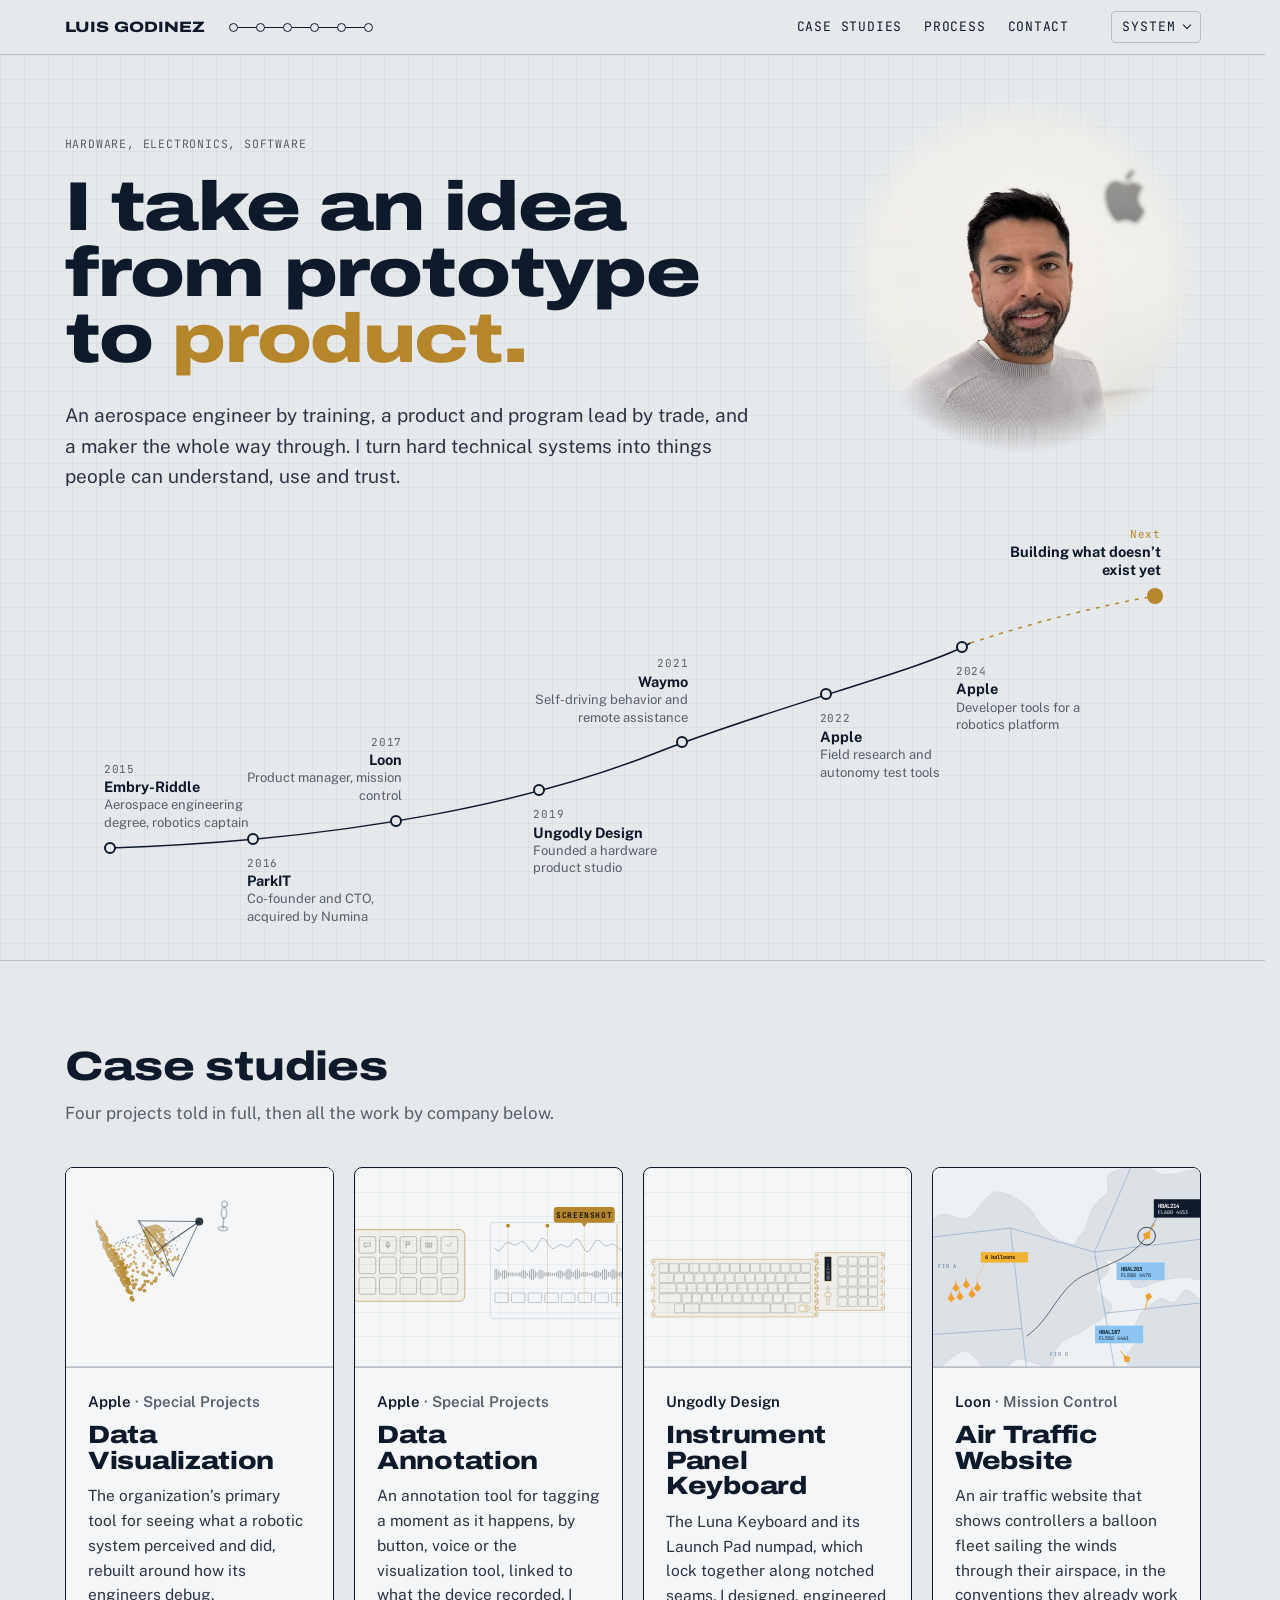
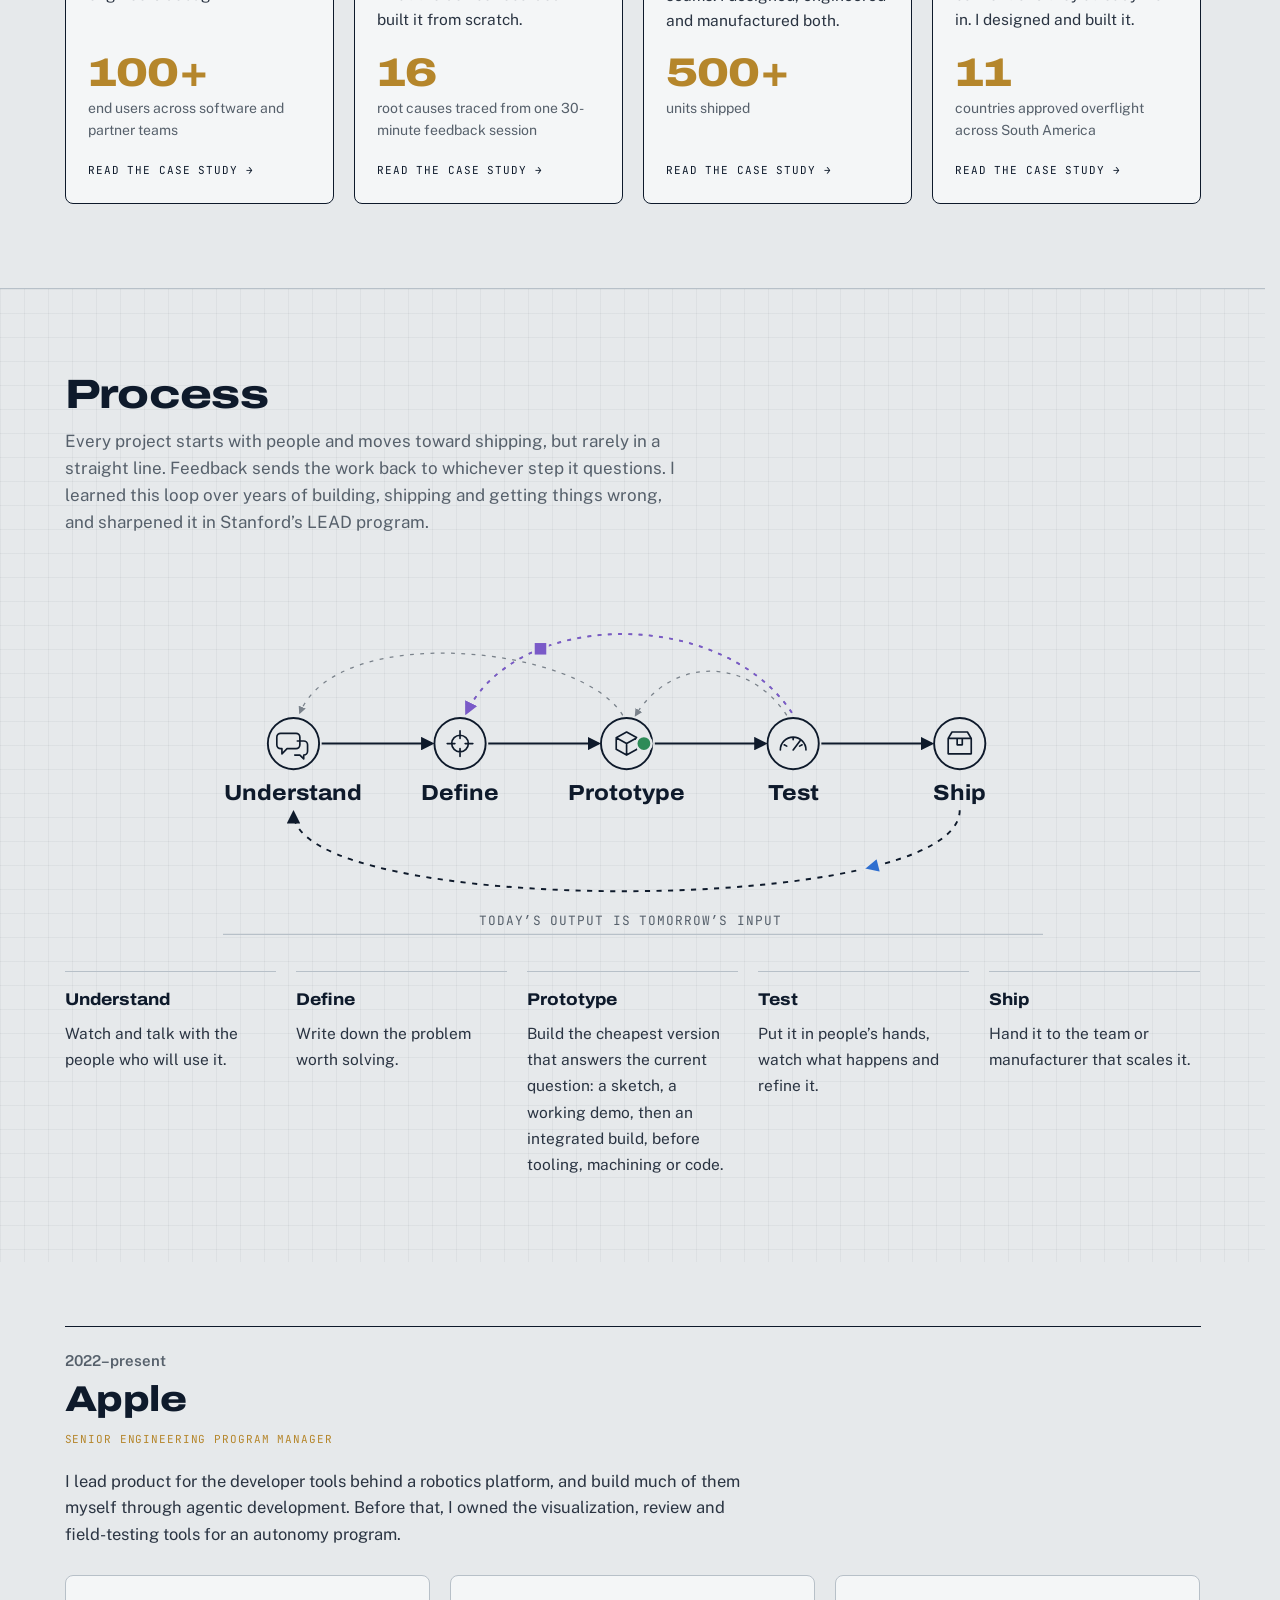
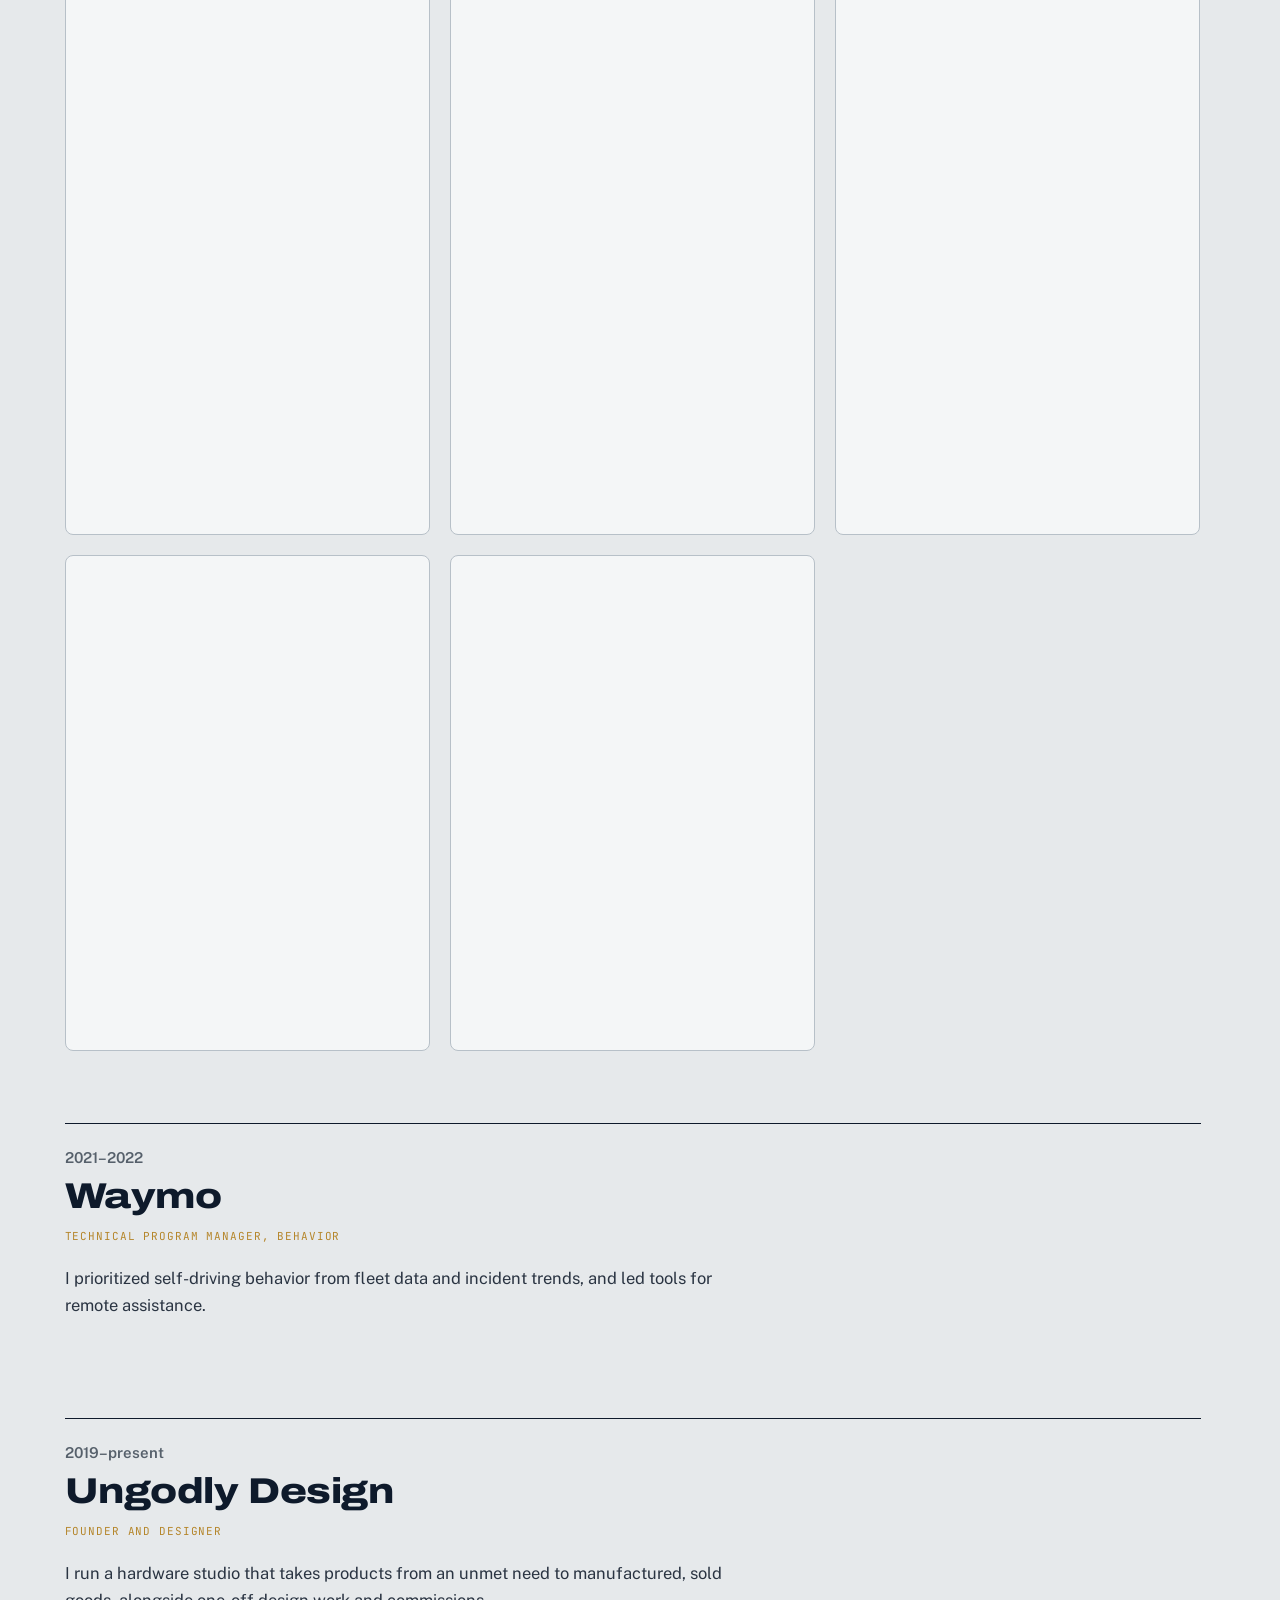
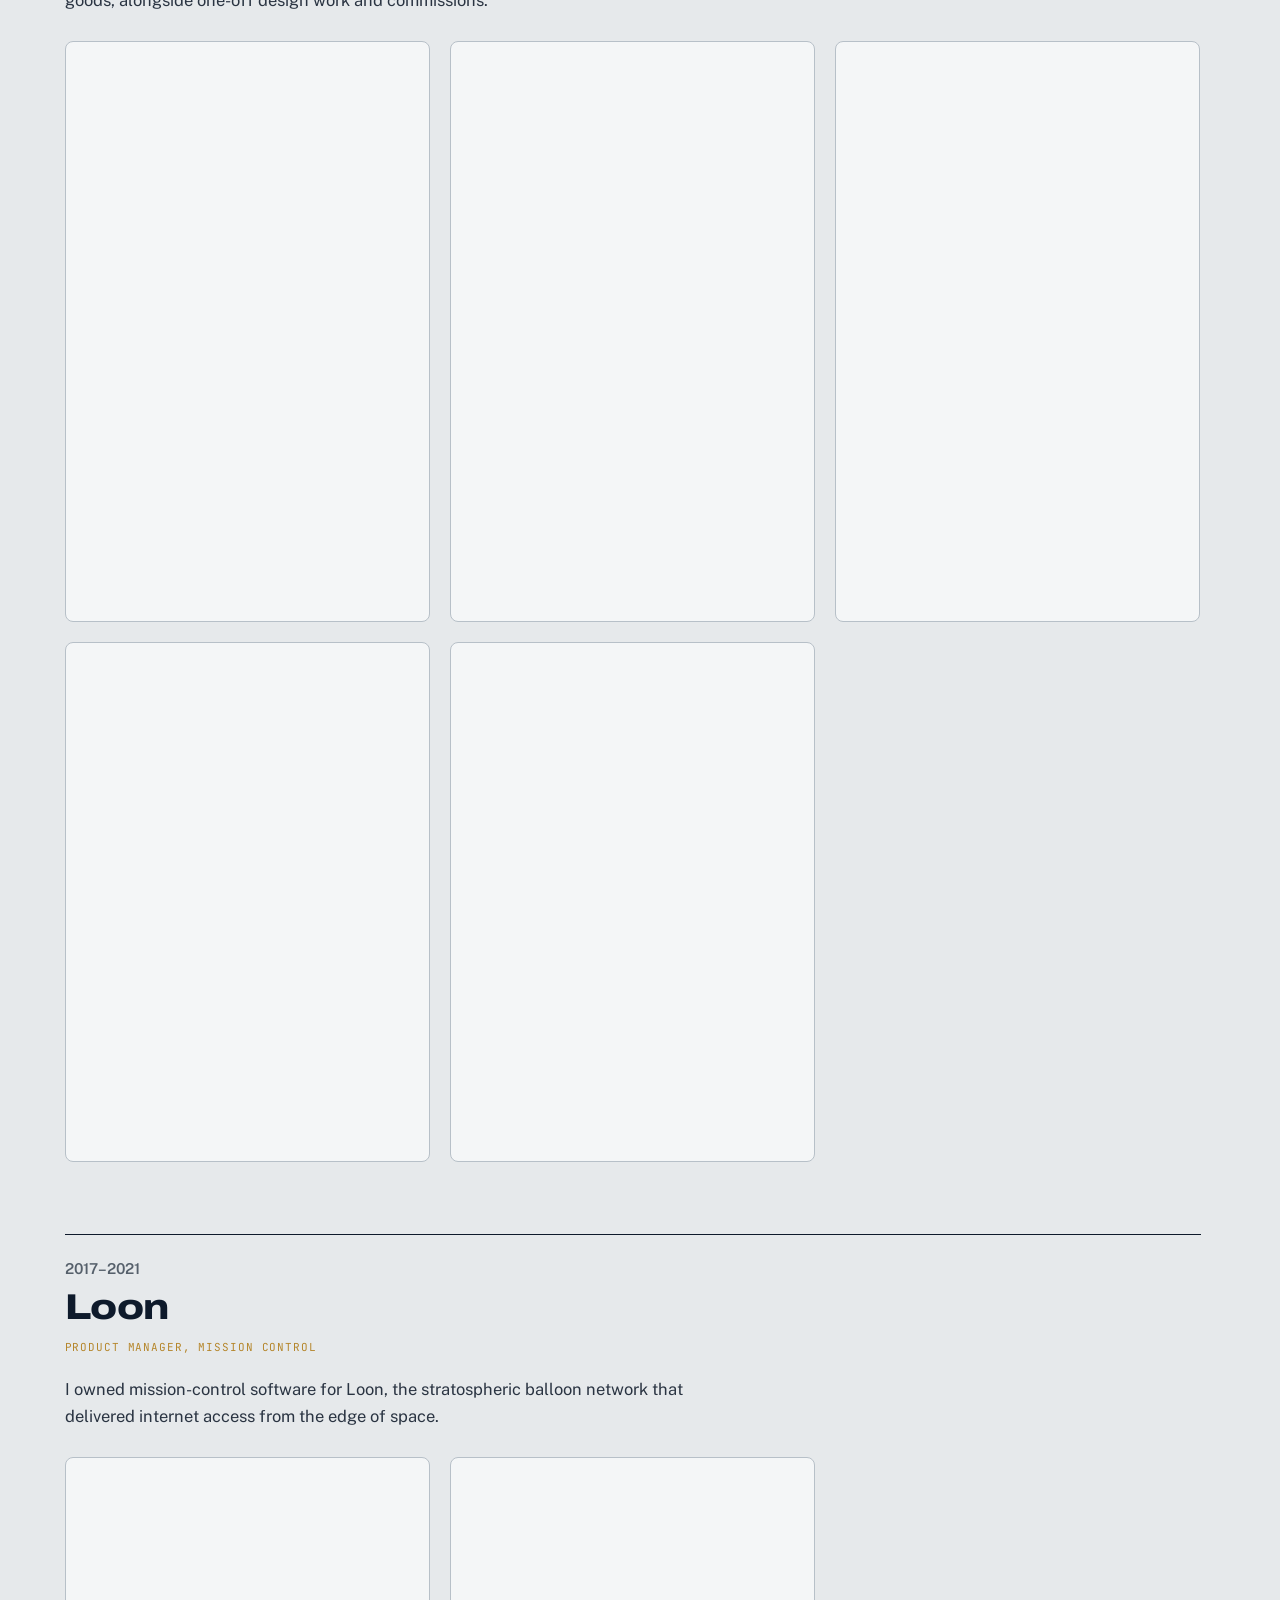
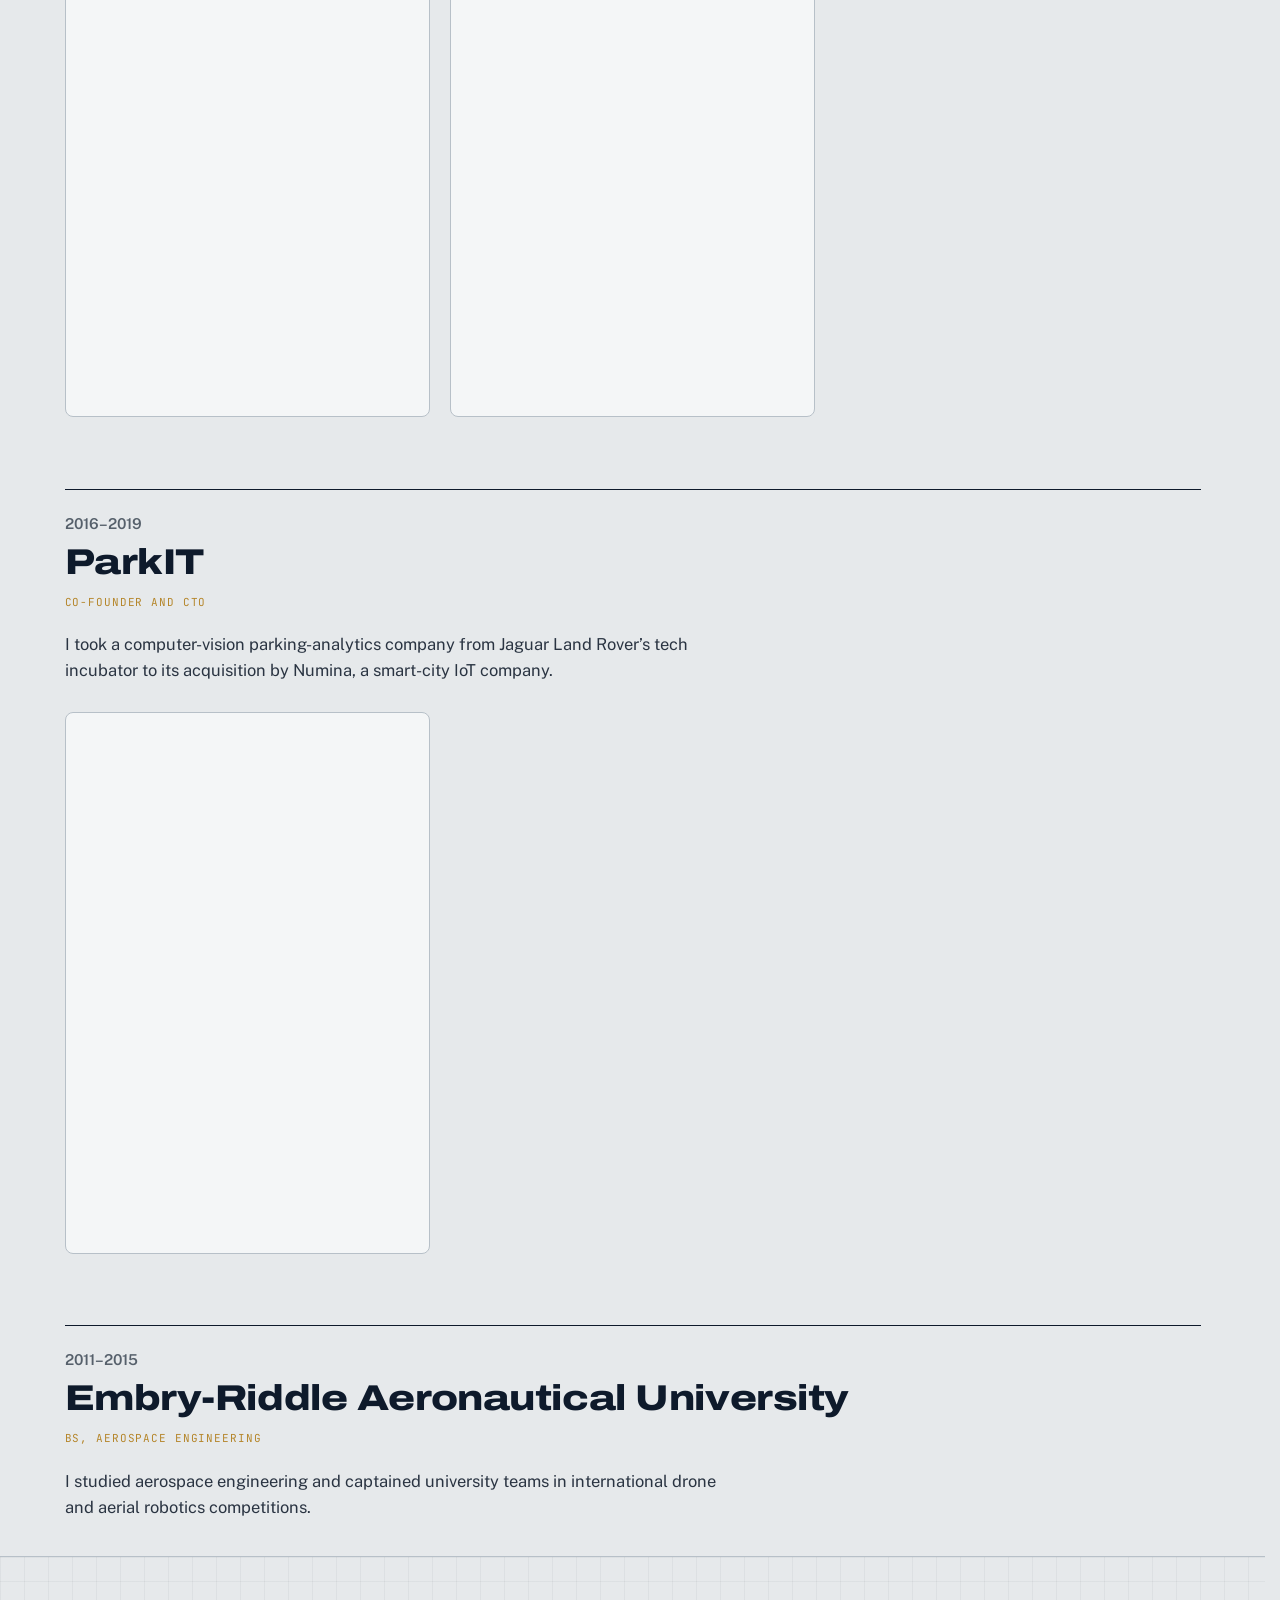
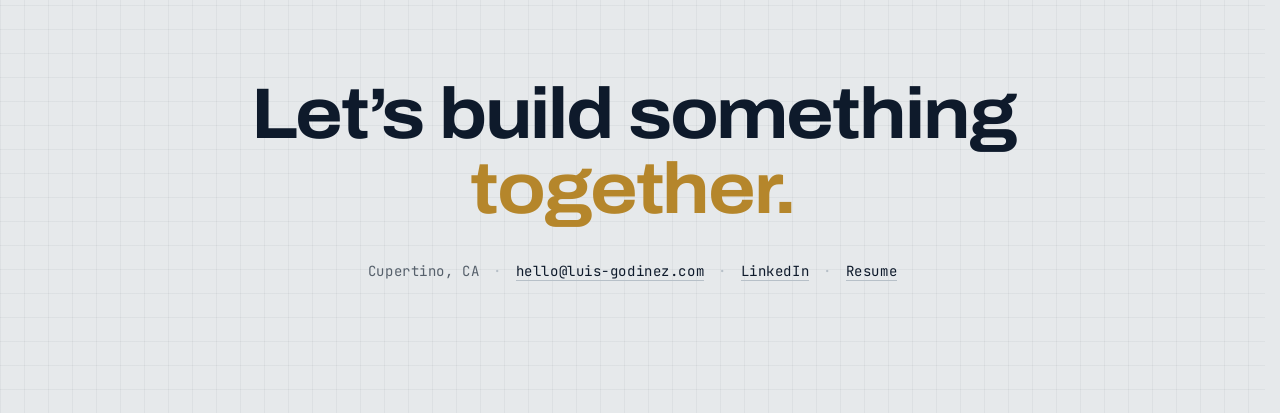
==== index.html @ 54d82c9c "Add portfolio site Co-Authored-By: Claude Opus 5.5 (1M context) <noreply@anthropic.com>" ====
<!DOCTYPE html>
<html lang="en">
<head>
<meta charset="utf-8">
<meta name="viewport" content="width=device-width, initial-scale=1">
<title>Luis Godinez · Product, program and prototyping</title>
<link rel="preconnect" href="https://fonts.googleapis.com">
<link rel="preconnect" href="https://fonts.gstatic.com" crossorigin>
<link href="https://fonts.googleapis.com/css2?family=Archivo:wdth,wght@62..125,400..900&family=Public+Sans:wght@400;500;600&family=JetBrains+Mono:wght@400;500;600&display=swap" rel="stylesheet">
<link rel="icon" href="img/favicon.svg" type="image/svg+xml">
<link rel="stylesheet" href="assets/site.css?v=dc55f7992e">
<script>(function(){var t=null,ok=/^(light|dark|xray)$/,q=/[?&]theme=(light|dark|xray)\b/.exec(location.search);if(q)t=q[1];else{try{t=localStorage.getItem("theme")}catch(e){}}if(!ok.test(t))t=matchMedia("(prefers-color-scheme: dark)").matches?"dark":"light";document.documentElement.dataset.theme=t;if(/[?&]embed\b/.test(location.search))document.documentElement.classList.add("embed")})()</script>

</head>
<body>


<header class="nav">
  <div class="wrap">
    <a class="name" href="#top">LUIS GODINEZ</a>
    <div class="chapters-bar" aria-label="Companies">
      <span class="rail"><a href="#apple" title="Apple"></a><a href="#waymo" title="Waymo"></a><a href="#ungodly" title="Ungodly Design"></a><a href="#loon" title="Loon"></a><a href="#parkit" title="ParkIT"></a><a href="#embry-riddle" title="Embry-Riddle"></a></span>
      <span class="cur" aria-live="polite"></span>
    </div>
    <nav aria-label="Sections"><a href="#work">Case studies</a><a href="#process">Process</a><a href="#contact">Contact</a></nav><div class="theme-pick"><button type="button" class="tp-btn" aria-haspopup="listbox" aria-expanded="false" aria-label="Theme"><span class="tp-cur">System</span></button><ul class="tp-list" role="listbox" aria-label="Theme" tabindex="-1" hidden><li role="option" data-v="system" aria-selected="false">System</li><li class="tp-sep" role="separator"></li><li role="option" data-v="light" aria-selected="false">Light</li><li role="option" data-v="dark" aria-selected="false">Dark</li><li role="option" data-v="xray" aria-selected="false">X-ray</li></ul></div>
  </div>
</header>

<main id="top">

<section class="grid">
  <div class="wrap hero">
    <p class="label mono">Hardware, electronics, software</p>
    <h1>I take an idea from prototype to <em>product.</em></h1>
    <p class="lede">An aerospace engineer by training, a product and program lead by trade, and a maker the whole way through. I turn hard technical systems into things people can understand, use and trust.</p>
    <img class="portrait" src="img/portrait.jpg" alt="Portrait of Luis Godinez">

    <div class="journey" aria-label="Career path from 2015 to now. Each station jumps to its chapter.">
      <svg viewBox="0 0 1000 340" preserveAspectRatio="none" aria-hidden="true">
        <path class="path" d="M40,300 C260,292 420,250 520,205 S760,120 797,95"/>
        <path class="ahead" d="M797,95 C860,72 910,58 960,48"/>
      </svg>
      <div class="stn up first s1" data-x="40"><a href="#embry-riddle"><i></i><div class="tx"><span class="yr">2015</span><b>Embry-Riddle</b><span class="d">Aerospace engineering degree, robotics captain</span></div></a></div>
      <div class="stn dn s2" data-x="166"><a href="#parkit"><i></i><div class="tx"><span class="yr">2016</span><b>ParkIT</b><span class="d">Co-founder and CTO, acquired by Numina</span></div></a></div>
      <div class="stn up s3" data-x="292"><a href="#loon"><i></i><div class="tx"><span class="yr">2017</span><b>Loon</b><span class="d">Product manager, mission control</span></div></a></div>
      <div class="stn dn s4" data-x="418"><a href="#ungodly"><i></i><div class="tx"><span class="yr">2019</span><b>Ungodly Design</b><span class="d">Founded a hardware product studio</span></div></a></div>
      <div class="stn up s5" data-x="544"><a href="#waymo"><i></i><div class="tx"><span class="yr">2021</span><b>Waymo</b><span class="d">Self-driving behavior and remote assistance</span></div></a></div>
      <div class="stn dn s6" data-x="670"><a href="#apple"><i></i><div class="tx"><span class="yr">2022</span><b>Apple</b><span class="d">Field research and autonomy test tools</span></div></a></div>
      <div class="stn dn s7" data-x="790"><a href="#apple"><i></i><div class="tx"><span class="yr">2024</span><b>Apple</b><span class="d">Developer tools for a robotics platform</span></div></a></div>
      <div class="stn up now s8" data-x="960"><a><i></i><div class="tx"><span class="yr">Next</span><b>Building what doesn&rsquo;t exist yet</b></div></a></div>
    </div>
  </div>
</section>

<section class="block lands" id="work">
  <div class="wrap">
    <div class="shead"><h2>Case studies</h2></div>
    <p class="sub">Four projects told in full, then all the work by company below.</p>
    <div class="flagships">
      <a class="fcard" href="platform.html">
        <div class="art"><div class="illus"><canvas data-illus="platform" data-hold="40" aria-label="Illustration with synthetic data: a camera’s field of view sweeps a room and builds a 3D point cloud that fades as it ages, two people walk through the room, and whoever is speaking gives off sound rings, beside time-synced signals that share one playhead"></canvas></div></div>
        <div class="body">
          <span class="ctx"><b>Apple</b> · Special Projects</span>
          <h3 class="pname">Data Visualization</h3>
          <p class="pline">The organization’s primary tool for seeing what a robotic system perceived and did, rebuilt around how its engineers debug.</p><div class="fig"><strong>100+</strong><span>end users across software and partner teams</span></div>
          
          <span class="go">Read the case study <i class="arr" aria-hidden="true">→</i></span>
        </div>
      </a>
      <a class="fcard" href="feedback.html">
        <div class="art grid"><img class="only-light" src="img/deck-note-light.svg" alt="Drawing of a 3 by 5 button deck: keys are pressed and their notes pin onto a running timeline of device data"><img class="only-dark" src="img/deck-note.svg" alt="Drawing of a 3 by 5 button deck: keys are pressed and their notes pin onto a running timeline of device data"><img class="only-xray" src="img/deck-note-xray.svg" alt="Drawing of a 3 by 5 button deck: keys are pressed and their notes pin onto a running timeline of device data"></div>
        <div class="body">
          <span class="ctx"><b>Apple</b> · Special Projects</span>
          <h3 class="pname">Data Annotation</h3>
          <p class="pline">An annotation tool for tagging a moment as it happens, by button, voice or the visualization tool, linked to what the device recorded. I built it from scratch.</p>
          <div class="fig"><strong>16</strong><span>root causes traced from one 30-minute feedback session</span></div>
          <span class="go">Read the case study <i class="arr" aria-hidden="true">→</i></span>
        </div>
      </a>
      <a class="fcard" href="luna.html">
        <div class="art grid"><img class="only-light" style="object-fit:contain;object-position:center bottom" src="img/luna-drawing-light.svg" alt="Drawing: a terminal types INITIATE LAUNCH SEQUENCE and boot lines stream, then the view pulls back and turns upright to show the Launch Pad's screen and the keyboard, and the Launch Pad slides in and locks along the notched seam"><img class="only-dark" style="object-fit:contain;object-position:center bottom" src="img/luna-drawing.svg" alt="Drawing: a terminal types INITIATE LAUNCH SEQUENCE and boot lines stream, then the view pulls back and turns upright to show the Launch Pad's screen and the keyboard, and the Launch Pad slides in and locks along the notched seam"><img class="only-xray" style="object-fit:contain;object-position:center bottom" src="img/luna-drawing-xray.svg" alt="Drawing: a terminal types INITIATE LAUNCH SEQUENCE and boot lines stream, then the view pulls back and turns upright to show the Launch Pad's screen and the keyboard, and the Launch Pad slides in and locks along the notched seam"></div>
        <div class="body">
          <span class="ctx"><b>Ungodly Design</b></span>
          <h3 class="pname">Instrument Panel Keyboard</h3>
          <p class="pline">The Luna Keyboard and its Launch Pad numpad, which lock together along notched seams. I designed, engineered and manufactured both.</p>
          <div class="fig"><strong>500+</strong><span>units shipped</span></div>
          <span class="go">Read the case study <i class="arr" aria-hidden="true">→</i></span>
        </div>
      </a>
      <a class="fcard" href="loon.html">
        <div class="art"><img class="only-light" src="img/loon-map-card-light.svg" alt="Recreation with synthetic data of the air traffic website: a zoomed-in map where the selected balloon sails along its track while the fleet drifts"><img class="only-dark" src="img/loon-map-card.svg" alt="Recreation with synthetic data of the air traffic website: a zoomed-in map where the selected balloon sails along its track while the fleet drifts"><img class="only-xray" src="img/loon-map-card-xray.svg" alt="Recreation with synthetic data of the air traffic website: a zoomed-in map where the selected balloon sails along its track while the fleet drifts"></div>
        <div class="body">
          <span class="ctx"><b>Loon</b> · Mission Control</span>
          <h3 class="pname">Air Traffic Website</h3>
          <p class="pline">An air traffic website that shows controllers a balloon fleet sailing the winds through their airspace, in the conventions they already work in. I designed and built it.</p>
          <div class="fig"><strong>11</strong><span>countries approved overflight across South America</span></div>
          <span class="go">Read the case study <i class="arr" aria-hidden="true">→</i></span>
        </div>
      </a>
    </div>
  </div>
</section>

<section class="block grid lands" id="process">
  <div class="wrap">
    <div class="shead"><h2>Process</h2></div>
    <p class="sub">Every project starts with people and moves toward shipping, but rarely in a straight line. Feedback sends the work back to whichever step it questions. I learned this loop over years of building, shipping and getting things wrong, and sharpened it in Stanford&rsquo;s LEAD program.</p>
    <div class="loop">
      <svg data-hold="7.4" viewBox="0 0 640 280" role="img" aria-label="Five steps in a line, Understand, Define, Prototype, Test and Ship. Three pieces of work, a circle, a square and a triangle, travel the line, each sent back along a different dashed path, then ship and return along a path from Ship to Understand: today’s output is tomorrow’s input">
        <defs><marker id="ah" viewBox="0 0 10 10" refX="8" refY="5" markerWidth="7" markerHeight="7" orient="auto-start-reverse"><path d="M0,0 L10,5 L0,10 z" style="fill:var(--text)"/></marker><marker id="ahl" viewBox="0 0 10 10" refX="8" refY="5" markerWidth="6" markerHeight="6" orient="auto-start-reverse"><path d="M0,0 L10,5 L0,10 z" style="fill:var(--text-muted)"/></marker><marker id="ahb" viewBox="0 0 10 10" refX="8" refY="5" markerWidth="7" markerHeight="7" orient="auto-start-reverse"><path d="M0,0 L10,5 L0,10 z" style="fill:var(--accent)"/></marker><marker id="am1" viewBox="0 0 10 10" refX="8" refY="5" markerWidth="7" markerHeight="7" orient="auto-start-reverse"><path d="M0,0 L10,5 L0,10 z" style="fill:var(--signal-1)"/></marker><marker id="am2" viewBox="0 0 10 10" refX="8" refY="5" markerWidth="7" markerHeight="7" orient="auto-start-reverse"><path d="M0,0 L10,5 L0,10 z" style="fill:var(--signal-2)"/></marker><marker id="am3" viewBox="0 0 10 10" refX="8" refY="5" markerWidth="7" markerHeight="7" orient="auto-start-reverse"><path d="M0,0 L10,5 L0,10 z" style="fill:var(--signal-3)"/></marker></defs>
        <path class="arc" d="M77,130 H163" marker-end="url(#ah)"/>
        <path class="arc" d="M207,130 H293" marker-end="url(#ah)"/>
        <path class="arc" d="M337,130 H423" marker-end="url(#ah)"/>
        <path class="arc" d="M467,130 H553" marker-end="url(#ah)"/>
        <path class="back" d="M440,108 C410,62 350,62 322,108" marker-end="url(#ahl)"/>
        <path class="back" d="M444,106 C390,24 230,24 190,106" marker-end="url(#ahl)"/>
        <path class="back" d="M312,108 C280,54 90,34 60,106" marker-end="url(#ahl)"/>
        <path class="arc" d="M575,182 C575,266 55,266 55,184" stroke-dasharray="4 5" marker-end="url(#ah)"/>
        <path class="sentback w1" d="M440,108 C410,62 350,62 322,108" marker-end="url(#am1)" opacity="0"><animate attributeName="opacity" values="0;0;1;1;0;0" keyTimes="0;0.2647;0.2747;0.3697;0.4097;1" dur="6.26s" begin="-0.00s" repeatCount="indefinite"/></path>
        <path class="sentback w2" d="M444,106 C390,24 230,24 190,106" marker-end="url(#am2)" opacity="0"><animate attributeName="opacity" values="0;0;1;1;0;0" keyTimes="0;0.2216;0.2316;0.3968;0.4368;1" dur="7.45s" begin="-2.68s" repeatCount="indefinite"/></path>
        <path class="sentback w3" d="M312,108 C280,54 90,34 60,106" marker-end="url(#am3)" opacity="0"><animate attributeName="opacity" values="0;0;1;1;0;0" keyTimes="0;0.1493;0.1593;0.3179;0.3579;1" dur="7.38s" begin="-5.17s" repeatCount="indefinite"/></path>
        <g class="node"><circle cx="55" cy="130" r="20"/><path class="ico" d="M45,122 h12 a3,3 0 0 1 3,3 v6 a3,3 0 0 1 -3,3 h-7 l-4,4 v-4 h-1 a3,3 0 0 1 -3,-3 v-6 a3,3 0 0 1 3,-3z M58,128 h5 a3,3 0 0 1 3,3 v5 a3,3 0 0 1 -3,3 v3 l-3,-3 h-4"/><text x="55" y="174" text-anchor="middle">Understand</text></g>
        <g class="node"><circle cx="185" cy="130" r="20"/><path class="ico" d="M185,120 V126 M185,134 V140 M175,130 H181 M189,130 H195 M191.5,130 a6.5,6.5 0 1 1 -13,0 a6.5,6.5 0 1 1 13,0"/><text x="185" y="174" text-anchor="middle">Define</text></g>
        <g class="node"><circle cx="315" cy="130" r="20"/><path class="ico" d="M315.0,121.0 L323.1,125.5 L323.1,134.5 L315.0,139.0 L306.9,134.5 L306.9,125.5Z M306.9,125.5 L315,130 L323.1,125.5 M315,130 V139.0"/><text x="315" y="174" text-anchor="middle">Prototype</text></g>
        <g class="node"><circle cx="445" cy="130" r="20"/><path class="ico" d="M435,135 a10,10 0 0 1 20,0 M445,135 L451,127 M438,131 l2,1 M452,131 l-2,1 M445,125 v2"/><text x="445" y="174" text-anchor="middle">Test</text></g>
        <g class="node"><circle cx="575" cy="130" r="20"/><path class="ico" d="M566,126 h18 v12 h-18z M566,126 l3,-5 h12 l3,5 M573,126 v5 h4 v-5"/><text x="575" y="174" text-anchor="middle">Ship</text></g>
        <circle class="work w1" r="6"><animateMotion dur="6.26s" begin="-0.00s" repeatCount="indefinite" path="M55,130 H445 L440,108 C410,62 350,62 322,108 L315,130 H575 L575,182 C575,266 55,266 55,184 L55,130"/></circle>
        <rect class="work w2" x="-5.5" y="-5.5" width="11" height="11"><animateMotion dur="7.45s" begin="-2.68s" repeatCount="indefinite" path="M55,130 H445 L444,106 C390,24 230,24 190,106 L185,130 H575 L575,182 C575,266 55,266 55,184 L55,130"/></rect>
        <path class="work w3" d="M8,0 L-5.5,6.5 L-5.5,-6.5Z"><animateMotion dur="7.38s" begin="-5.17s" repeatCount="indefinite" rotate="auto" path="M55,130 H315 L312,108 C280,54 90,34 60,106 L55,130 H575 L575,182 C575,266 55,266 55,184 L55,130"/></path>
        <text x="318" y="272" text-anchor="middle" style="font-family:var(--mono);font-size:10px;letter-spacing:.07em;fill:var(--text-muted)">TODAY’S OUTPUT IS TOMORROW’S INPUT</text>
        </svg>
      <div>
        <ol class="steps">
          <li><b>Understand</b><span>Watch and talk with the people who will use it.</span></li>
          <li><b>Define</b><span>Write down the problem worth solving.</span></li>
          <li><b>Prototype</b><span>Build the cheapest version that answers the current question: a sketch, a working demo, then an integrated build, before tooling, machining or code.</span></li>
          <li><b>Test</b><span>Put it in people’s hands, watch what happens and refine it.</span></li>
          <li><b>Ship</b><span>Hand it to the team or manufacturer that scales it.</span></li>
        </ol>
      </div>
    </div>
  </div>
</section>

<div class="wrap">

    <section class="chapter" id="apple">
    <div class="divider">
      <span class="k">2022–present</span>
      <h3>Apple</h3>
      <p class="role">Senior Engineering Program Manager</p>
      <p>I lead product for the developer tools behind a robotics platform, and build much of them myself through agentic development. Before that, I owned the visualization, review and field-testing tools for an autonomy program.</p>
    </div>
    <div class="cards">
      <a class="card" href="platform.html"><div class="art"><span class="badge">Case study</span><div class="illus"><canvas data-illus="platform" data-hold="40" aria-label="Illustration with synthetic data: a camera’s field of view sweeps a room and builds a 3D point cloud that fades as it ages, two people walk through the room, and whoever is speaking gives off sound rings, beside time-synced signals that share one playhead"></canvas></div></div><div class="body"><span class="ctx"><b>Apple</b> · Special Projects</span><h4 class="pname">Data Visualization</h4><p class="pline">The organization’s primary tool for seeing what a robotic system perceived and did, rebuilt around how its engineers debug.</p><div class="fig"><strong>100+</strong><span>end users across software and partner teams</span></div><span class="go">Read the case study <i class="arr" aria-hidden="true">→</i></span></div></a>
      <a class="card" href="feedback.html">
        <div class="art grid"><span class="badge">Case study</span><img class="only-light" src="img/deck-note-light.svg" alt="Drawing of a 3 by 5 button deck: keys are pressed and their notes pin onto a running timeline of device data"><img class="only-dark" src="img/deck-note.svg" alt="Drawing of a 3 by 5 button deck: keys are pressed and their notes pin onto a running timeline of device data"><img class="only-xray" src="img/deck-note-xray.svg" alt="Drawing of a 3 by 5 button deck: keys are pressed and their notes pin onto a running timeline of device data"></div>
        <div class="body"><span class="ctx"><b>Apple</b> · Special Projects</span><h4 class="pname">Data Annotation</h4><p class="pline">An annotation tool for tagging a moment as it happens, by button, voice or the visualization tool, linked to what the device recorded. I built it from scratch.</p><div class="fig"><strong>16</strong><span>root causes traced from one 30-minute feedback session</span></div><span class="go">Read the case study <i class="arr" aria-hidden="true">→</i></span></div>
      </a>
      <button class="card" data-panel="pipeline">
        <div class="art grid"><svg class="pipe" data-hold="7.7" viewBox="0 0 640 316" aria-hidden="true"><use href="#pipeline"/></svg></div>
        <div class="body"><span class="ctx"><b>Apple</b> · Special Projects</span><h4 class="pname">Data Pipeline</h4><p class="pline">A single path from every device and data collection to evals, dashboards and model training, linked by device and time.</p><span class="go">Open <i class="arr" aria-hidden="true">→</i></span></div>
      </button>
      <button class="card" data-panel="demo">
        <div class="art grid"><img class="only-light" src="img/demo-light.svg" alt="Drawing: a flat square becomes a cube over two rounds of designer feedback, turns blue when the partner team’s streaming SDK docks on it, then rotates slowly on the big screen beside the presenter"><img class="only-dark" src="img/demo.svg" alt="Drawing: a flat square becomes a cube over two rounds of designer feedback, turns blue when the partner team’s streaming SDK docks on it, then rotates slowly on the big screen beside the presenter"><img class="only-xray" src="img/demo-xray.svg" alt="Drawing: a flat square becomes a cube over two rounds of designer feedback, turns blue when the partner team’s streaming SDK docks on it, then rotates slowly on the big screen beside the presenter"></div>
        <div class="body"><span class="ctx"><b>Apple</b> · Special Projects</span><h4 class="pname">Real-Time 3D Demo</h4><p class="pline">A real-time 3D staging of a live device demo, with camera views on the conference room display so the whole room can follow it.</p><div class="fig"><strong>&lt;50 ms</strong><span>stream recovery after a network drop, down from 3 s</span></div><span class="go">Open <i class="arr" aria-hidden="true">→</i></span></div>
      </button>
      <button class="card" data-panel="field">
        <div class="art grid"><svg viewBox="0 0 320 200" aria-hidden="true"><use href="#ghost"/></svg>
        </div>
        <div class="body"><span class="ctx"><b>Apple</b> · Special Projects Group</span><h4 class="pname">Autonomy Field Testing</h4><p class="pline">A GPS app that guides one operator through each test against a ghost of the simulation, so the platform’s own data decides pass or fail.</p><div class="fig"><strong>10 min</strong><span>to brief and run each test, down from an hour</span></div><span class="go">Open <i class="arr" aria-hidden="true">→</i></span></div>
      </button>
    </div>
  </section>

  <section class="chapter" id="waymo">
    <div class="divider">
      <span class="k">2021–2022</span>
      <h3>Waymo</h3>
      <p class="role">Technical Program Manager, Behavior</p>
      <p>I prioritized self-driving behavior from fleet data and incident trends, and led tools for remote assistance.</p>
    </div>
  </section>

  <section class="chapter" id="ungodly">
    <div class="divider">
      <span class="k">2019–present</span>
      <h3>Ungodly Design</h3>
      <p class="role">Founder and Designer</p>
      <p>I run a hardware studio that takes products from an unmet need to manufactured, sold goods, alongside one-off design work and commissions.</p>
    </div>
    <div class="cards">
      <a class="card" href="luna.html"><div class="art grid"><span class="badge">Case study</span><img class="only-light" src="img/luna-drawing-light.svg" alt="Drawing: a terminal types INITIATE LAUNCH SEQUENCE and boot lines stream, then the view pulls back and turns upright to show the Launch Pad's screen and the keyboard, and the Launch Pad slides in and locks along the notched seam"><img class="only-dark" src="img/luna-drawing.svg" alt="Drawing: a terminal types INITIATE LAUNCH SEQUENCE and boot lines stream, then the view pulls back and turns upright to show the Launch Pad's screen and the keyboard, and the Launch Pad slides in and locks along the notched seam"><img class="only-xray" src="img/luna-drawing-xray.svg" alt="Drawing: a terminal types INITIATE LAUNCH SEQUENCE and boot lines stream, then the view pulls back and turns upright to show the Launch Pad's screen and the keyboard, and the Launch Pad slides in and locks along the notched seam"></div><div class="body"><span class="ctx"><b>Ungodly Design</b></span><h4 class="pname">Instrument Panel Keyboard</h4><p class="pline">The Luna Keyboard and its Launch Pad numpad, which lock together along notched seams. I designed, engineered and manufactured both.</p><div class="fig"><strong>500+</strong><span>units shipped</span></div><span class="go">Read the case study <i class="arr" aria-hidden="true">→</i></span></div></a>
      <button class="card" data-panel="pcb"><div class="art grid"><img class="only-light" src="img/u80-pcb-light.svg" alt="Drawing: how a replacement keyboard circuit board is made, from schematic to layout to a manufactured board, the traces showing through"><img class="only-dark" src="img/u80-pcb.svg" alt="Drawing: how a replacement keyboard circuit board is made, from schematic to layout to a manufactured board, the traces showing through"><img class="only-xray" src="img/u80-pcb-xray.svg" alt="Drawing: how a replacement keyboard circuit board is made, from schematic to layout to a manufactured board, the traces showing through"></div><div class="body"><span class="ctx"><b>Ungodly Design</b></span><h4 class="pname">Keyboard PCB</h4><p class="pline">A drop-in board for the Rama U80, a discontinued luxury keyboard whose original board allowed one fixed layout. I designed mine in-house, built to each buyer&rsquo;s layout.</p><div class="fig"><strong>100+</strong><span>boards sold, each hand-soldered to order</span></div><span class="go">Open <i class="arr" aria-hidden="true">→</i></span></div></button>
      <button class="card" data-panel="hitch">
        <div class="art"><img class="only-light" src="img/hitch-light.svg" alt="Drawing: a pencil sketches the hitch cover, a printer builds the prototype in two halves for a test fit, the cover is injection molded and boxed, the boxes go out on a dolly, and a forklift sets down pallets piled high"><img class="only-dark" src="img/hitch.svg" alt="Drawing: a pencil sketches the hitch cover, a printer builds the prototype in two halves for a test fit, the cover is injection molded and boxed, the boxes go out on a dolly, and a forklift sets down pallets piled high"><img class="only-xray" src="img/hitch-xray.svg" alt="Drawing: a pencil sketches the hitch cover, a printer builds the prototype in two halves for a test fit, the cover is injection molded and boxed, the boxes go out on a dolly, and a forklift sets down pallets piled high"></div>
        <div class="body"><span class="ctx"><b>Ungodly Design</b></span><h4 class="pname">Magnetic Car Accessory</h4><p class="pline">A replacement for a stock part that damaged the Model Y, taken from a paper sketch to injection molding at volume.</p><div class="fig"><strong>4,000</strong><span>units sold in the first two years</span></div><span class="go">Open <i class="arr" aria-hidden="true">→</i></span></div>
      </button>
      <button class="card" data-panel="sauna">
        <div class="art grid"><svg viewBox="0 -10 640 205" aria-hidden="true"><use href="#sauna-arch"/></svg></div>
        <div class="body"><span class="ctx"><b>Ungodly Design</b></span><h4 class="pname">Sauna Controller</h4><p class="pline">A custom high-voltage controller with open-source software, so a home sauna starts remotely without the stock controller’s paid unlock.</p><div class="fig"><strong>$600</strong><span>software unlock for features the hardware already had</span></div><span class="go">Open <i class="arr" aria-hidden="true">→</i></span></div>
      </button>
      <button class="card" data-panel="ring">
        <div class="art"><img class="only-light" src="img/ring-light.svg" alt="Drawing: a small gold ingot turns into a ring band, and an emerald drops into its setting"><img class="only-dark" src="img/ring.svg" alt="Drawing: a small gold ingot turns into a ring band, and an emerald drops into its setting"><img class="only-xray" src="img/ring-xray.svg" alt="Drawing: a small gold ingot turns into a ring band, and an emerald drops into its setting"></div>
        <div class="body"><span class="ctx"><b>Ungodly Design</b></span><h4 class="pname">Handmade Jewelry</h4><p class="pline">A practice of making one-of-a-kind jewelry by hand, from casting raw gold to setting stones under a microscope.</p><span class="go">Open <i class="arr" aria-hidden="true">→</i></span></div>
      </button>
    </div>
  </section>

  <section class="chapter" id="loon">
    <div class="divider">
      <span class="k">2017–2021</span>
      <h3>Loon</h3>
      <p class="role">Product Manager, Mission Control</p>
      <p>I owned mission-control software for Loon, the stratospheric balloon network that delivered internet access from the edge of space.</p>
    </div>
    <div class="cards">
      <a class="card" href="loon.html"><div class="art"><span class="badge">Case study</span><img class="only-light" src="img/loon-map-card-light.svg" alt="Recreation with synthetic data of the air traffic website: a zoomed-in map where the selected balloon sails along its track while the fleet drifts"><img class="only-dark" src="img/loon-map-card.svg" alt="Recreation with synthetic data of the air traffic website: a zoomed-in map where the selected balloon sails along its track while the fleet drifts"><img class="only-xray" src="img/loon-map-card-xray.svg" alt="Recreation with synthetic data of the air traffic website: a zoomed-in map where the selected balloon sails along its track while the fleet drifts"></div><div class="body"><span class="ctx"><b>Loon</b> · Mission Control</span><h4 class="pname">Air Traffic Website</h4><p class="pline">An air traffic website that shows controllers a balloon fleet sailing the winds through their airspace, in the conventions they already work in. I designed and built it.</p><div class="fig"><strong>11</strong><span>countries approved overflight across South America</span></div><span class="go">Read the case study <i class="arr" aria-hidden="true">→</i></span></div></a>
      <button class="card" data-panel="flightops"><div class="art grid"><img class="only-light" src="img/loon-launch-light.svg" alt="Drawing: a tethered balloon waits in a wheeled launch gantry behind a crosswind curtain; on release the wind carries the balloon and its payload up and away to the left"><img class="only-dark" src="img/loon-launch.svg" alt="Drawing: a tethered balloon waits in a wheeled launch gantry behind a crosswind curtain; on release the wind carries the balloon and its payload up and away to the left"><img class="only-xray" src="img/loon-launch-xray.svg" alt="Drawing: a tethered balloon waits in a wheeled launch gantry behind a crosswind curtain; on release the wind carries the balloon and its payload up and away to the left"></div><div class="body"><span class="ctx"><b>Loon</b> · Mission Control</span><h4 class="pname">Flight Test Program</h4><p class="pline">The reliability and flight tests that qualified a stratospheric balloon fleet for commercial service, from the hangar to the call to bring a balloon down. I ran them hands-on.</p><div class="fig"><strong>312 days</strong><span>longest flight, on a configuration we qualified</span></div><span class="go">Open <i class="arr" aria-hidden="true">→</i></span></div></button>
    </div>
  </section>

  <section class="chapter" id="parkit">
    <div class="divider">
      <span class="k">2016–2019</span>
      <h3>ParkIT</h3>
      <p class="role">Co-founder and CTO</p>
      <p>I took a computer-vision parking-analytics company from Jaguar Land Rover’s tech incubator to its acquisition by Numina, a smart-city IoT company.</p>
    </div>
    <div class="cards">
      <button class="card" data-panel="parkit">
        <div class="art"><img class="only-light" src="img/parkit-lot-light.svg" alt="Drawing of a parking lot seen from above under live detection: each car is outlined while it moves and highlighted with a detection box once it parks, the free count follows, and occupancy through the day runs underneath"><img class="only-dark" src="img/parkit-lot.svg" alt="Drawing of a parking lot seen from above under live detection: each car is outlined while it moves and highlighted with a detection box once it parks, the free count follows, and occupancy through the day runs underneath"><img class="only-xray" src="img/parkit-lot-xray.svg" alt="Drawing of a parking lot seen from above under live detection: each car is outlined while it moves and highlighted with a detection box once it parks, the free count follows, and occupancy through the day runs underneath"></div>
        <div class="body"><span class="ctx"><b>ParkIT</b></span><h4 class="pname">Real-Time Parking Analytics</h4><p class="pline">A computer-vision service that turns a lot’s existing security cameras into real-time parking availability, taken from an incubator to acquisition by Numina.</p><div class="fig"><strong>10+</strong><span>active partners: cities, universities, hospitals and parking operators</span></div><span class="go">Open <i class="arr" aria-hidden="true">→</i></span></div>
      </button>
    </div>
  </section>

  <section class="chapter" id="embry-riddle">
    <div class="divider">
      <span class="k">2011–2015</span>
      <h3>Embry-Riddle Aeronautical University</h3>
      <p class="role">BS, Aerospace Engineering</p>
      <p>I studied aerospace engineering and captained university teams in international drone and aerial robotics competitions.</p>
    </div>
  </section>

</div>

<footer class="contact grid lands" id="contact" aria-label="Contact">
  <div class="wrap">
    <p class="cta">Let’s build something <em>together.</em></p>
    <p class="crow"><span>Cupertino, CA</span><span><a href="mailto:hello@luis-godinez.com">hello@luis-godinez.com</a></span><span><a href="https://www.linkedin.com/in/goluis/" target="_blank" rel="noopener">LinkedIn</a></span><span><a href="https://resume.luis-godinez.com/" target="_blank" rel="noopener">Resume</a></span></p>
  </div>
</footer>
</main>

<svg width="0" height="0" style="position:absolute" aria-hidden="true" data-hold="7.5">
  <defs>
    <marker id="pa" viewBox="0 0 10 10" refX="9" refY="5" markerWidth="6" markerHeight="6" orient="auto"><path d="M0,0 L10,5 L0,10 z" style="fill:var(--ink)"/></marker>
    <g id="pipeline" class="pipe">
      <rect x="14" y="80" width="130" height="46" rx="6" style="stroke:var(--text);fill:var(--surface-raised);stroke-width:1.4;stroke-linejoin:round;stroke-linecap:round"/>
      <text x="24" y="94" text-anchor="start" style="fill:var(--text-muted)" font-size="8.5">Device</text>
      <path d="M26,110 h4 l2,-6 l3,11 l3,-9 l2,4 h6" style="stroke:var(--text);fill:none;stroke-width:1.3;stroke-linejoin:round;stroke-linecap:round"/>
      <text x="54" y="113" text-anchor="start" style="fill:var(--text)" font-size="8.5">Telemetry</text>
      <rect x="14" y="140" width="130" height="96" rx="6" style="stroke:var(--accent);fill:var(--accent-tint);stroke-width:1.6;stroke-linejoin:round;stroke-linecap:round"/>
      <text x="24" y="154" text-anchor="start" style="fill:var(--text-muted)" font-size="8.5">Data collections</text>
      <rect x="32" y="163" width="8" height="12" rx="4" style="stroke:var(--text);fill:var(--surface-raised);stroke-width:1.4;stroke-linejoin:round;stroke-linecap:round"/><path d="M29,172 a7,7 0 0 0 14,0 M36,179 v4 M32,183 h8" style="stroke:var(--text);fill:none;stroke-width:1.2;stroke-linejoin:round;stroke-linecap:round"/>
      <text x="54" y="175" text-anchor="start" style="fill:var(--text)" font-size="8.5">Audio</text>
      <rect x="27" y="190" width="18" height="13" rx="2" style="stroke:var(--text);fill:var(--surface-raised);stroke-width:1.4;stroke-linejoin:round;stroke-linecap:round"/><circle cx="36" cy="196.5" r="3.6" style="stroke:var(--text);fill:none;stroke-width:1.2;stroke-linejoin:round;stroke-linecap:round"/><path d="M32,190 l2,-3 h4 l2,3" style="stroke:var(--text);fill:none;stroke-width:1.2;stroke-linejoin:round;stroke-linecap:round"/>
      <text x="54" y="199" text-anchor="start" style="fill:var(--text)" font-size="8.5">Video</text>
      <path d="M30,211 h8 l5,5 v13 h-13z M38,211 v5 h5 M33,221 h7 M33,225 h7" style="stroke:var(--text);fill:none;stroke-width:1.2;stroke-linejoin:round;stroke-linecap:round"/>
      <text x="54" y="223" text-anchor="start" style="fill:var(--text)" font-size="8.5">Any artifact</text>
      <path d="M144,104 C220,104 262,136 300,145" marker-end="url(#pa)" style="stroke:var(--text);fill:none;stroke-width:1.2;stroke-linejoin:round;stroke-linecap:round"/>
      <path d="M144,188 C220,188 262,162 300,155" marker-end="url(#pa)" style="stroke:var(--text);fill:none;stroke-width:1.2;stroke-linejoin:round;stroke-linecap:round"/>
      <path d="M312,138 a18,6 0 0 0 36,0 a18,6 0 0 0 -36,0 V162 a18,6 0 0 0 36,0 V138 M312,150 a18,6 0 0 0 36,0" style="stroke:var(--text);fill:var(--surface-raised);stroke-width:1.4;stroke-linejoin:round;stroke-linecap:round"/>
      <text x="330" y="192" text-anchor="middle" style="fill:var(--text)">Ingest</text>
      <rect x="444" y="132" width="32" height="36" rx="3" style="stroke:var(--text);fill:var(--surface-raised);stroke-width:1.4;stroke-linejoin:round;stroke-linecap:round"/><rect x="454" y="129" width="12" height="6" rx="2" style="stroke:var(--text);fill:var(--surface-raised);stroke-width:1.4;stroke-linejoin:round;stroke-linecap:round"/><path d="M451,144 l3,3 l5,-6 M451,156 l3,3 l5,-6 M463,146 h6 M463,158 h6" style="stroke:var(--text);fill:none;stroke-width:1.2;stroke-linejoin:round;stroke-linecap:round"/>
      <text x="460" y="192" text-anchor="middle" style="fill:var(--text)">Evals</text>
      <rect x="564" y="134" width="44" height="28" rx="3" style="stroke:var(--text);fill:var(--surface-raised);stroke-width:1.4;stroke-linejoin:round;stroke-linecap:round"/><path d="M580,162 v6 M592,162 v6 M574,168 h24" style="stroke:var(--text);fill:none;stroke-width:1.4;stroke-linejoin:round;stroke-linecap:round"/>
      <text x="586" y="192" text-anchor="middle" style="fill:var(--text)">Dashboards</text>
      <path d="M358,150 H432" marker-end="url(#pa)" style="stroke:var(--text);fill:none;stroke-width:1.2;stroke-linejoin:round;stroke-linecap:round"/>
      <path d="M488,150 H558" marker-end="url(#pa)" style="stroke:var(--text);fill:none;stroke-width:1.2;stroke-linejoin:round;stroke-linecap:round"/>
      <path d="M312,22 L330,18" style="stroke:var(--text);fill:none;stroke-width:0.8;stroke-linejoin:round;stroke-linecap:round;stroke-opacity:.6"/><path d="M312,22 L330,34" style="stroke:var(--text);fill:none;stroke-width:0.8;stroke-linejoin:round;stroke-linecap:round;stroke-opacity:.6"/><path d="M312,22 L330,50" style="stroke:var(--text);fill:none;stroke-width:0.8;stroke-linejoin:round;stroke-linecap:round;stroke-opacity:.6"/><path d="M312,46 L330,18" style="stroke:var(--text);fill:none;stroke-width:0.8;stroke-linejoin:round;stroke-linecap:round;stroke-opacity:.6"/><path d="M312,46 L330,34" style="stroke:var(--text);fill:none;stroke-width:0.8;stroke-linejoin:round;stroke-linecap:round;stroke-opacity:.6"/><path d="M312,46 L330,50" style="stroke:var(--text);fill:none;stroke-width:0.8;stroke-linejoin:round;stroke-linecap:round;stroke-opacity:.6"/><path d="M330,18 L348,26" style="stroke:var(--text);fill:none;stroke-width:0.8;stroke-linejoin:round;stroke-linecap:round;stroke-opacity:.6"/><path d="M330,18 L348,42" style="stroke:var(--text);fill:none;stroke-width:0.8;stroke-linejoin:round;stroke-linecap:round;stroke-opacity:.6"/><path d="M330,34 L348,26" style="stroke:var(--text);fill:none;stroke-width:0.8;stroke-linejoin:round;stroke-linecap:round;stroke-opacity:.6"/><path d="M330,34 L348,42" style="stroke:var(--text);fill:none;stroke-width:0.8;stroke-linejoin:round;stroke-linecap:round;stroke-opacity:.6"/><path d="M330,50 L348,26" style="stroke:var(--text);fill:none;stroke-width:0.8;stroke-linejoin:round;stroke-linecap:round;stroke-opacity:.6"/><path d="M330,50 L348,42" style="stroke:var(--text);fill:none;stroke-width:0.8;stroke-linejoin:round;stroke-linecap:round;stroke-opacity:.6"/><circle cx="312" cy="22" r="3.6" style="stroke:var(--text);fill:var(--surface-raised);stroke-width:1.4;stroke-linejoin:round;stroke-linecap:round"/><circle cx="312" cy="46" r="3.6" style="stroke:var(--text);fill:var(--surface-raised);stroke-width:1.4;stroke-linejoin:round;stroke-linecap:round"/><circle cx="330" cy="18" r="3.6" style="stroke:var(--text);fill:var(--surface-raised);stroke-width:1.4;stroke-linejoin:round;stroke-linecap:round"/><circle cx="330" cy="34" r="3.6" style="stroke:var(--text);fill:var(--surface-raised);stroke-width:1.4;stroke-linejoin:round;stroke-linecap:round"/><circle cx="330" cy="50" r="3.6" style="stroke:var(--text);fill:var(--surface-raised);stroke-width:1.4;stroke-linejoin:round;stroke-linecap:round"/><circle cx="348" cy="26" r="3.6" style="stroke:var(--text);fill:var(--surface-raised);stroke-width:1.4;stroke-linejoin:round;stroke-linecap:round"/><circle cx="348" cy="42" r="3.6" style="stroke:var(--text);fill:var(--surface-raised);stroke-width:1.4;stroke-linejoin:round;stroke-linecap:round"/>
      <text x="330" y="74" text-anchor="middle" style="fill:var(--text)">Model training</text>
      <path d="M330,130 V82" marker-end="url(#pa)" style="stroke:var(--text);fill:none;stroke-width:1.2;stroke-linejoin:round;stroke-linecap:round"/>
      <rect x="168" y="250" width="48" height="26" rx="6" style="stroke:var(--accent);fill:var(--surface-raised);stroke-width:1.4;stroke-linejoin:round;stroke-linecap:round"/><circle cx="179" cy="263" r="4.5" style="stroke:var(--accent);fill:none;stroke-width:1.4;stroke-linejoin:round;stroke-linecap:round"/><circle cx="191" cy="263" r="4.5" style="stroke:var(--accent);fill:none;stroke-width:1.4;stroke-linejoin:round;stroke-linecap:round"/><path d="M202,257 v12" style="stroke:var(--accent);fill:none;stroke-width:1.1;stroke-linejoin:round;stroke-linecap:round"/><path d="M205,257 v12" style="stroke:var(--accent);fill:none;stroke-width:1.1;stroke-linejoin:round;stroke-linecap:round"/><path d="M208,257 v12" style="stroke:var(--accent);fill:none;stroke-width:1.1;stroke-linejoin:round;stroke-linecap:round"/><path d="M211,257 v12" style="stroke:var(--accent);fill:none;stroke-width:1.1;stroke-linejoin:round;stroke-linecap:round"/>
      <text x="192" y="302" text-anchor="middle" style="fill:var(--text)">Annotation tools</text>
      <path d="M310,250 h26 l14,12 l-14,12 h-26z" style="stroke:var(--accent);fill:var(--surface-raised);stroke-width:1.4;stroke-linejoin:round;stroke-linecap:round"/><circle cx="318" cy="262" r="2.6" style="stroke:var(--accent);fill:none;stroke-width:1.4;stroke-linejoin:round;stroke-linecap:round"/>
      <text x="330" y="302" text-anchor="middle" style="fill:var(--text)">Annotation kit</text>
      <rect x="438" y="246" width="44" height="30" rx="3" style="stroke:var(--accent);fill:var(--surface-raised);stroke-width:1.4;stroke-linejoin:round;stroke-linecap:round"/><path d="M444,268 h32" style="stroke:var(--accent);fill:none;stroke-width:1.4;stroke-linejoin:round;stroke-linecap:round;stroke-opacity:.5"/><path d="M444,260 l6,-6 l6,4 l6,-8 l6,6 l4,-3" style="stroke:var(--accent);fill:none;stroke-width:1.1;stroke-linejoin:round;stroke-linecap:round"/><path d="M465,272 v-16 l7,3 l-7,3" style="stroke:var(--accent);fill:var(--accent);stroke-width:1;stroke-linejoin:round;stroke-linecap:round"/>
      <text x="460" y="302" text-anchor="middle" style="fill:var(--text)">Debug tool</text>
      <path d="M352,168 C384,196 420,214 446,240" marker-end="url(#pa)" style="stroke:var(--text);fill:none;stroke-width:1.2;stroke-linejoin:round;stroke-linecap:round"/>
      <path d="M220,262 H300" marker-end="url(#pa)" style="stroke:var(--accent);fill:none;stroke-width:1.4;stroke-linejoin:round;stroke-linecap:round;stroke-dasharray:4 4"/>
      <path d="M432,262 H360" marker-end="url(#pa)" style="stroke:var(--accent);fill:none;stroke-width:1.4;stroke-linejoin:round;stroke-linecap:round;stroke-dasharray:4 4"/>
      <path d="M330,246 V202" marker-end="url(#pa)" style="stroke:var(--accent);fill:none;stroke-width:1.4;stroke-linejoin:round;stroke-linecap:round;stroke-dasharray:4 4"/>
      <path d="M600,198 C600,240 548,262 490,262" marker-end="url(#pa)" style="stroke:var(--text-muted);fill:none;stroke-width:1.1;stroke-linejoin:round;stroke-linecap:round;stroke-dasharray:2 3"/>
      <path d="M144,104 C220,104 262,136 300,145" pathLength="1" stroke-dasharray="1 2" stroke-dashoffset="1" opacity="0" style="stroke:var(--signal-3);fill:none;stroke-width:2.2;stroke-linecap:butt"><animate attributeName="stroke-dashoffset" values="1;1;0;0;1;1" keyTimes="0;0.025;0.2125;0.3375;0.3387;1" dur="8s" repeatCount="indefinite"/><animate attributeName="opacity" values="0;0;0.4;0.4;0;0" keyTimes="0;0.025;0.0375;0.2125;0.3375;1" dur="8s" repeatCount="indefinite"/></path>
      <path d="M358,150 H432" pathLength="1" stroke-dasharray="1 2" stroke-dashoffset="1" opacity="0" style="stroke:var(--signal-3);fill:none;stroke-width:2.2;stroke-linecap:butt"><animate attributeName="stroke-dashoffset" values="1;1;0;0;1;1" keyTimes="0;0.2125;0.2938;0.4188;0.42;1" dur="8s" repeatCount="indefinite"/><animate attributeName="opacity" values="0;0;0.4;0.4;0;0" keyTimes="0;0.2125;0.225;0.2938;0.4188;1" dur="8s" repeatCount="indefinite"/></path>
      <path d="M352,168 C384,196 420,214 446,240" pathLength="1" stroke-dasharray="1 2" stroke-dashoffset="1" opacity="0" style="stroke:var(--signal-3);fill:none;stroke-width:2.2;stroke-linecap:butt"><animate attributeName="stroke-dashoffset" values="1;1;0;0;1;1" keyTimes="0;0.2125;0.3375;0.4625;0.4637;1" dur="8s" repeatCount="indefinite"/><animate attributeName="opacity" values="0;0;0.4;0.4;0;0" keyTimes="0;0.2125;0.225;0.3375;0.4625;1" dur="8s" repeatCount="indefinite"/></path>
      <path d="M488,150 H558" pathLength="1" stroke-dasharray="1 2" stroke-dashoffset="1" opacity="0" style="stroke:var(--signal-3);fill:none;stroke-width:2.2;stroke-linecap:butt"><animate attributeName="stroke-dashoffset" values="1;1;0;0;1;1" keyTimes="0;0.2938;0.375;0.5;0.5012;1" dur="8s" repeatCount="indefinite"/><animate attributeName="opacity" values="0;0;0.4;0.4;0;0" keyTimes="0;0.2938;0.3063;0.375;0.5;1" dur="8s" repeatCount="indefinite"/></path>
      <path d="M144,104 C220,104 262,136 300,145" pathLength="1" stroke-dasharray="1 2" stroke-dashoffset="1" opacity="0" style="stroke:var(--signal-3);fill:none;stroke-width:2.2;stroke-linecap:butt"><animate attributeName="stroke-dashoffset" values="1;1;0;0;1;1" keyTimes="0;0.525;0.7125;0.8375;0.8387;1" dur="8s" repeatCount="indefinite"/><animate attributeName="opacity" values="0;0;0.4;0.4;0;0" keyTimes="0;0.525;0.5375;0.7125;0.8375;1" dur="8s" repeatCount="indefinite"/></path>
      <path d="M358,150 H432" pathLength="1" stroke-dasharray="1 2" stroke-dashoffset="1" opacity="0" style="stroke:var(--signal-3);fill:none;stroke-width:2.2;stroke-linecap:butt"><animate attributeName="stroke-dashoffset" values="1;1;0;0;1;1" keyTimes="0;0.7125;0.7937;0.9187;0.92;1" dur="8s" repeatCount="indefinite"/><animate attributeName="opacity" values="0;0;0.4;0.4;0.0;0" keyTimes="0;0.7125;0.725;0.7937;0.9187;1" dur="8s" repeatCount="indefinite"/></path>
      <path d="M352,168 C384,196 420,214 446,240" pathLength="1" stroke-dasharray="1 2" stroke-dashoffset="1" opacity="0" style="stroke:var(--signal-3);fill:none;stroke-width:2.2;stroke-linecap:butt"><animate attributeName="stroke-dashoffset" values="1;1;0;0;1;1" keyTimes="0;0.7125;0.8375;0.9625;0.9637;1" dur="8s" repeatCount="indefinite"/><animate attributeName="opacity" values="0;0;0.4;0.4;0;0" keyTimes="0;0.7125;0.725;0.8375;0.9625;1" dur="8s" repeatCount="indefinite"/></path>
      <path d="M488,150 H558" pathLength="1" stroke-dasharray="1 2" stroke-dashoffset="1" opacity="0" style="stroke:var(--signal-3);fill:none;stroke-width:2.2;stroke-linecap:butt"><animate attributeName="stroke-dashoffset" values="0;1;1;0;0" keyTimes="0;0.0013;0.7937;0.875;1" dur="8s" repeatCount="indefinite"/><animate attributeName="opacity" values="0;0;0.4;0.4;0" keyTimes="0;0.7937;0.8063;0.875;1" dur="8s" repeatCount="indefinite"/></path>
      <path d="M144,104 C220,104 262,136 300,145" pathLength="1" stroke-dasharray="0.2216 2" stroke-dashoffset="0.2216" opacity="0" style="stroke:var(--signal-3);fill:none;stroke-width:8;stroke-linecap:round;stroke-opacity:.22"><animate attributeName="stroke-dashoffset" values="0.22156573116691286;0.22156573116691286;-1;-1" keyTimes="0;0.025;0.2125;1" dur="8s" repeatCount="indefinite"/><animate attributeName="opacity" values="0;0;1;1;0;0" keyTimes="0;0.025;0.0263;0.2125;0.2137;1" dur="8s" repeatCount="indefinite"/></path><path d="M144,104 C220,104 262,136 300,145" pathLength="1" stroke-dasharray="0.2216 2" stroke-dashoffset="0.2216" opacity="0" style="stroke:var(--signal-3);fill:none;stroke-width:3.6;stroke-linecap:round"><animate attributeName="stroke-dashoffset" values="0.22156573116691286;0.22156573116691286;-1;-1" keyTimes="0;0.025;0.2125;1" dur="8s" repeatCount="indefinite"/><animate attributeName="opacity" values="0;0;1;1;0;0" keyTimes="0;0.025;0.0263;0.2125;0.2137;1" dur="8s" repeatCount="indefinite"/></path>
      <path d="M358,150 H432" pathLength="1" stroke-dasharray="0.3514 2" stroke-dashoffset="0.3514" opacity="0" style="stroke:var(--signal-3);fill:none;stroke-width:8;stroke-linecap:round;stroke-opacity:.22"><animate attributeName="stroke-dashoffset" values="0.35135135135135137;0.35135135135135137;-1;-1" keyTimes="0;0.2125;0.2938;1" dur="8s" repeatCount="indefinite"/><animate attributeName="opacity" values="0;0;1;1;0;0" keyTimes="0;0.2125;0.2137;0.2938;0.295;1" dur="8s" repeatCount="indefinite"/></path><path d="M358,150 H432" pathLength="1" stroke-dasharray="0.3514 2" stroke-dashoffset="0.3514" opacity="0" style="stroke:var(--signal-3);fill:none;stroke-width:3.6;stroke-linecap:round"><animate attributeName="stroke-dashoffset" values="0.35135135135135137;0.35135135135135137;-1;-1" keyTimes="0;0.2125;0.2938;1" dur="8s" repeatCount="indefinite"/><animate attributeName="opacity" values="0;0;1;1;0;0" keyTimes="0;0.2125;0.2137;0.2938;0.295;1" dur="8s" repeatCount="indefinite"/></path>
      <path d="M352,168 C384,196 420,214 446,240" pathLength="1" stroke-dasharray="0.27 2" stroke-dashoffset="0.27" opacity="0" style="stroke:var(--signal-3);fill:none;stroke-width:8;stroke-linecap:round;stroke-opacity:.22"><animate attributeName="stroke-dashoffset" values="0.2699738462836413;0.2699738462836413;-1;-1" keyTimes="0;0.2125;0.3375;1" dur="8s" repeatCount="indefinite"/><animate attributeName="opacity" values="0;0;1;1;0;0" keyTimes="0;0.2125;0.2137;0.3375;0.3387;1" dur="8s" repeatCount="indefinite"/></path><path d="M352,168 C384,196 420,214 446,240" pathLength="1" stroke-dasharray="0.27 2" stroke-dashoffset="0.27" opacity="0" style="stroke:var(--signal-3);fill:none;stroke-width:3.6;stroke-linecap:round"><animate attributeName="stroke-dashoffset" values="0.2699738462836413;0.2699738462836413;-1;-1" keyTimes="0;0.2125;0.3375;1" dur="8s" repeatCount="indefinite"/><animate attributeName="opacity" values="0;0;1;1;0;0" keyTimes="0;0.2125;0.2137;0.3375;0.3387;1" dur="8s" repeatCount="indefinite"/></path>
      <path d="M488,150 H558" pathLength="1" stroke-dasharray="0.3714 2" stroke-dashoffset="0.3714" opacity="0" style="stroke:var(--signal-3);fill:none;stroke-width:8;stroke-linecap:round;stroke-opacity:.22"><animate attributeName="stroke-dashoffset" values="0.37142857142857144;0.37142857142857144;-1;-1" keyTimes="0;0.2938;0.375;1" dur="8s" repeatCount="indefinite"/><animate attributeName="opacity" values="0;0;1;1;0;0" keyTimes="0;0.2938;0.295;0.375;0.3762;1" dur="8s" repeatCount="indefinite"/></path><path d="M488,150 H558" pathLength="1" stroke-dasharray="0.3714 2" stroke-dashoffset="0.3714" opacity="0" style="stroke:var(--signal-3);fill:none;stroke-width:3.6;stroke-linecap:round"><animate attributeName="stroke-dashoffset" values="0.37142857142857144;0.37142857142857144;-1;-1" keyTimes="0;0.2938;0.375;1" dur="8s" repeatCount="indefinite"/><animate attributeName="opacity" values="0;0;1;1;0;0" keyTimes="0;0.2938;0.295;0.375;0.3762;1" dur="8s" repeatCount="indefinite"/></path>
      <path d="M144,104 C220,104 262,136 300,145" pathLength="1" stroke-dasharray="0.2216 2" stroke-dashoffset="0.2216" opacity="0" style="stroke:var(--signal-3);fill:none;stroke-width:8;stroke-linecap:round;stroke-opacity:.22"><animate attributeName="stroke-dashoffset" values="0.22156573116691286;0.22156573116691286;-1;-1" keyTimes="0;0.525;0.7125;1" dur="8s" repeatCount="indefinite"/><animate attributeName="opacity" values="0;0;1;1;0;0" keyTimes="0;0.525;0.5262;0.7125;0.7137;1" dur="8s" repeatCount="indefinite"/></path><path d="M144,104 C220,104 262,136 300,145" pathLength="1" stroke-dasharray="0.2216 2" stroke-dashoffset="0.2216" opacity="0" style="stroke:var(--signal-3);fill:none;stroke-width:3.6;stroke-linecap:round"><animate attributeName="stroke-dashoffset" values="0.22156573116691286;0.22156573116691286;-1;-1" keyTimes="0;0.525;0.7125;1" dur="8s" repeatCount="indefinite"/><animate attributeName="opacity" values="0;0;1;1;0;0" keyTimes="0;0.525;0.5262;0.7125;0.7137;1" dur="8s" repeatCount="indefinite"/></path>
      <path d="M358,150 H432" pathLength="1" stroke-dasharray="0.3514 2" stroke-dashoffset="0.3514" opacity="0" style="stroke:var(--signal-3);fill:none;stroke-width:8;stroke-linecap:round;stroke-opacity:.22"><animate attributeName="stroke-dashoffset" values="0.35135135135135137;0.35135135135135137;-1;-1" keyTimes="0;0.7125;0.7938;1" dur="8s" repeatCount="indefinite"/><animate attributeName="opacity" values="0;0;1;1;0;0" keyTimes="0;0.7125;0.7137;0.7938;0.795;1" dur="8s" repeatCount="indefinite"/></path><path d="M358,150 H432" pathLength="1" stroke-dasharray="0.3514 2" stroke-dashoffset="0.3514" opacity="0" style="stroke:var(--signal-3);fill:none;stroke-width:3.6;stroke-linecap:round"><animate attributeName="stroke-dashoffset" values="0.35135135135135137;0.35135135135135137;-1;-1" keyTimes="0;0.7125;0.7938;1" dur="8s" repeatCount="indefinite"/><animate attributeName="opacity" values="0;0;1;1;0;0" keyTimes="0;0.7125;0.7137;0.7938;0.795;1" dur="8s" repeatCount="indefinite"/></path>
      <path d="M352,168 C384,196 420,214 446,240" pathLength="1" stroke-dasharray="0.27 2" stroke-dashoffset="0.27" opacity="0" style="stroke:var(--signal-3);fill:none;stroke-width:8;stroke-linecap:round;stroke-opacity:.22"><animate attributeName="stroke-dashoffset" values="0.2699738462836413;0.2699738462836413;-1;-1" keyTimes="0;0.7125;0.8375;1" dur="8s" repeatCount="indefinite"/><animate attributeName="opacity" values="0;0;1;1;0;0" keyTimes="0;0.7125;0.7137;0.8375;0.8387;1" dur="8s" repeatCount="indefinite"/></path><path d="M352,168 C384,196 420,214 446,240" pathLength="1" stroke-dasharray="0.27 2" stroke-dashoffset="0.27" opacity="0" style="stroke:var(--signal-3);fill:none;stroke-width:3.6;stroke-linecap:round"><animate attributeName="stroke-dashoffset" values="0.2699738462836413;0.2699738462836413;-1;-1" keyTimes="0;0.7125;0.8375;1" dur="8s" repeatCount="indefinite"/><animate attributeName="opacity" values="0;0;1;1;0;0" keyTimes="0;0.7125;0.7137;0.8375;0.8387;1" dur="8s" repeatCount="indefinite"/></path>
      <path d="M488,150 H558" pathLength="1" stroke-dasharray="0.3714 2" stroke-dashoffset="0.3714" opacity="0" style="stroke:var(--signal-3);fill:none;stroke-width:8;stroke-linecap:round;stroke-opacity:.22"><animate attributeName="stroke-dashoffset" values="0.37142857142857144;0.37142857142857144;-1;-1" keyTimes="0;0.7937;0.875;1" dur="8s" repeatCount="indefinite"/><animate attributeName="opacity" values="0;0;1;1;0;0" keyTimes="0;0.7937;0.795;0.875;0.8762;1" dur="8s" repeatCount="indefinite"/></path><path d="M488,150 H558" pathLength="1" stroke-dasharray="0.3714 2" stroke-dashoffset="0.3714" opacity="0" style="stroke:var(--signal-3);fill:none;stroke-width:3.6;stroke-linecap:round"><animate attributeName="stroke-dashoffset" values="0.37142857142857144;0.37142857142857144;-1;-1" keyTimes="0;0.7937;0.875;1" dur="8s" repeatCount="indefinite"/><animate attributeName="opacity" values="0;0;1;1;0;0" keyTimes="0;0.7937;0.795;0.875;0.8762;1" dur="8s" repeatCount="indefinite"/></path>
      <path d="M144,188 C220,188 262,162 300,155" pathLength="1" stroke-dasharray="0.16 2" stroke-dashoffset="0.16" opacity="0" style="stroke:var(--accent);fill:none;stroke-width:2.6;stroke-linecap:round"><animate attributeName="stroke-dashoffset" values="0.16;0.16;-1;-1" keyTimes="0;0.3;0.425;1" dur="8s" repeatCount="indefinite"/><animate attributeName="opacity" values="0;0;1;1;0;0" keyTimes="0;0.3;0.3012;0.425;0.4262;1" dur="8s" repeatCount="indefinite"/></path>
      <path d="M330,130 V82" pathLength="1" stroke-dasharray="0.16 2" stroke-dashoffset="0.16" opacity="0" style="stroke:var(--accent);fill:none;stroke-width:2.6;stroke-linecap:round"><animate attributeName="stroke-dashoffset" values="0.16;0.16;-1;-1" keyTimes="0;0.425;0.4875;1" dur="8s" repeatCount="indefinite"/><animate attributeName="opacity" values="0;0;1;1;0;0" keyTimes="0;0.425;0.4262;0.4875;0.4887;1" dur="8s" repeatCount="indefinite"/></path>
      <path d="M144,188 C220,188 262,162 300,155" pathLength="1" stroke-dasharray="0.16 2" stroke-dashoffset="0.16" opacity="0" style="stroke:var(--accent);fill:none;stroke-width:2.6;stroke-linecap:round"><animate attributeName="stroke-dashoffset" values="0.16;0.16;-1;-1" keyTimes="0;0.75;0.875;1" dur="8s" repeatCount="indefinite"/><animate attributeName="opacity" values="0;0;1;1;0;0" keyTimes="0;0.75;0.7512;0.875;0.8762;1" dur="8s" repeatCount="indefinite"/></path>
      <path d="M330,130 V82" pathLength="1" stroke-dasharray="0.16 2" stroke-dashoffset="0.16" opacity="0" style="stroke:var(--accent);fill:none;stroke-width:2.6;stroke-linecap:round"><animate attributeName="stroke-dashoffset" values="0.16;0.16;-1;-1" keyTimes="0;0.875;0.9375;1" dur="8s" repeatCount="indefinite"/><animate attributeName="opacity" values="0;0;1;1;0;0" keyTimes="0;0.875;0.8762;0.9375;0.9387;1" dur="8s" repeatCount="indefinite"/></path>
      <path d="M572,156 v-6 M580,156 v-12 M588,156 v-8 M596,156 v-14" style="stroke:var(--text);fill:none;stroke-width:3"><animate attributeName="d" values="M572,156 v-6 M580,156 v-12 M588,156 v-8 M596,156 v-14;M572,156 v-6 M580,156 v-12 M588,156 v-8 M596,156 v-14;M572,156 v-11 M580,156 v-7 M588,156 v-13 M596,156 v-9;M572,156 v-11 M580,156 v-7 M588,156 v-13 M596,156 v-9;M572,156 v-6 M580,156 v-12 M588,156 v-8 M596,156 v-14;M572,156 v-6 M580,156 v-12 M588,156 v-8 M596,156 v-14" keyTimes="0;0.375;0.4375;0.875;0.9375;1" dur="8s" repeatCount="indefinite" calcMode="spline" keySplines="0 0 1 1;.4 0 .2 1;0 0 1 1;.4 0 .2 1;0 0 1 1"/></path>
      <path d="M572,156 v-6 M580,156 v-12 M588,156 v-8 M596,156 v-14" opacity="0" style="stroke:var(--signal-3);fill:none;stroke-width:3"><animate attributeName="d" values="M572,156 v-6 M580,156 v-12 M588,156 v-8 M596,156 v-14;M572,156 v-6 M580,156 v-12 M588,156 v-8 M596,156 v-14;M572,156 v-11 M580,156 v-7 M588,156 v-13 M596,156 v-9;M572,156 v-11 M580,156 v-7 M588,156 v-13 M596,156 v-9;M572,156 v-6 M580,156 v-12 M588,156 v-8 M596,156 v-14;M572,156 v-6 M580,156 v-12 M588,156 v-8 M596,156 v-14" keyTimes="0;0.375;0.4375;0.875;0.9375;1" dur="8s" repeatCount="indefinite" calcMode="spline" keySplines="0 0 1 1;.4 0 .2 1;0 0 1 1;.4 0 .2 1;0 0 1 1"/><animate attributeName="opacity" values="1.0;1.0;0;0;1.0;1.0;0;0;1.0;1.0" keyTimes="0;0.0875;0.1625;0.375;0.39;0.5875;0.6625;0.875;0.89;1" dur="8s" repeatCount="indefinite"/></path>
      <g opacity="0"><animate attributeName="opacity" values="0.5556;0;0;1.0;0;0;1.0;0.5556" keyTimes="0;0.0625;0.4875;0.5;0.6125;0.9375;0.95;1" dur="8s" repeatCount="indefinite"/><circle cx="312" cy="22" r="3.6" style="stroke:var(--accent);fill:var(--accent);stroke-width:1.4;stroke-linejoin:round;stroke-linecap:round"/><circle cx="312" cy="46" r="3.6" style="stroke:var(--accent);fill:var(--accent);stroke-width:1.4;stroke-linejoin:round;stroke-linecap:round"/><circle cx="330" cy="18" r="3.6" style="stroke:var(--accent);fill:var(--accent);stroke-width:1.4;stroke-linejoin:round;stroke-linecap:round"/><circle cx="330" cy="34" r="3.6" style="stroke:var(--accent);fill:var(--accent);stroke-width:1.4;stroke-linejoin:round;stroke-linecap:round"/><circle cx="330" cy="50" r="3.6" style="stroke:var(--accent);fill:var(--accent);stroke-width:1.4;stroke-linejoin:round;stroke-linecap:round"/><circle cx="348" cy="26" r="3.6" style="stroke:var(--accent);fill:var(--accent);stroke-width:1.4;stroke-linejoin:round;stroke-linecap:round"/><circle cx="348" cy="42" r="3.6" style="stroke:var(--accent);fill:var(--accent);stroke-width:1.4;stroke-linejoin:round;stroke-linecap:round"/></g>
      <path d="M451,144 l3,3 l5,-6" pathLength="1" stroke-dasharray="1 2" stroke-dashoffset="1" opacity="0" style="stroke:var(--signal-3);fill:none;stroke-width:2.4;stroke-linejoin:round;stroke-linecap:round"><animate attributeName="stroke-dashoffset" values="0;0;1;1;0;0;1;1;0;0" keyTimes="0;0.0813;0.0825;0.2938;0.3375;0.5813;0.5825;0.7937;0.8375;1" dur="8s" repeatCount="indefinite"/><animate attributeName="opacity" values="1.0;1.0;0;0;1.0;1.0;0;0;1.0;1.0" keyTimes="0;0.0063;0.0813;0.2938;0.3;0.5062;0.5813;0.7937;0.8;1" dur="8s" repeatCount="indefinite"/></path>
      <path d="M451,156 l3,3 l5,-6" pathLength="1" stroke-dasharray="1 2" stroke-dashoffset="1" opacity="0" style="stroke:var(--signal-3);fill:none;stroke-width:2.4;stroke-linejoin:round;stroke-linecap:round"><animate attributeName="stroke-dashoffset" values="0;0;1;1;0;0;1;1;0;0" keyTimes="0;0.1;0.1013;0.3125;0.3563;0.6;0.6012;0.8125;0.8562;1" dur="8s" repeatCount="indefinite"/><animate attributeName="opacity" values="1.0;1.0;0;0;1.0;1.0;0;0;1.0;1.0" keyTimes="0;0.025;0.1;0.3125;0.3187;0.525;0.6;0.8125;0.8187;1" dur="8s" repeatCount="indefinite"/></path>
      <g opacity="0"><animate attributeName="opacity" values="0;0;1.0;1.0;0;0;1.0;1.0;0;0" keyTimes="0;0.2125;0.2225;0.235;0.275;0.7125;0.7225;0.735;0.775;1" dur="8s" repeatCount="indefinite"/><path d="M312,138 a18,6 0 0 0 36,0 a18,6 0 0 0 -36,0 V162 a18,6 0 0 0 36,0 V138 M312,150 a18,6 0 0 0 36,0" style="stroke:var(--signal-3);fill:none;stroke-width:2;stroke-linejoin:round;stroke-linecap:round"/></g>
      <g opacity="0"><animate attributeName="opacity" values="0;0;1.0;1.0;0;0;1.0;1.0;0;0" keyTimes="0;0.425;0.435;0.4475;0.4875;0.875;0.885;0.8975;0.9375;1" dur="8s" repeatCount="indefinite"/><path d="M312,138 a18,6 0 0 0 36,0 a18,6 0 0 0 -36,0 V162 a18,6 0 0 0 36,0 V138 M312,150 a18,6 0 0 0 36,0" style="stroke:var(--accent);fill:none;stroke-width:2;stroke-linejoin:round;stroke-linecap:round"/></g>
      <path d="M444,260 l6,-6 l6,4 l6,-8 l6,6 l4,-3" pathLength="1" stroke-dasharray="1 2" stroke-dashoffset="1" opacity="0" style="stroke:var(--signal-3);fill:none;stroke-width:2.2;stroke-linejoin:round;stroke-linecap:round"><animate attributeName="stroke-dashoffset" values="0;0;1;1;0;0;1;1;0;0" keyTimes="0;0.125;0.1263;0.3375;0.425;0.625;0.6262;0.8375;0.925;1" dur="8s" repeatCount="indefinite"/><animate attributeName="opacity" values="1.0;1.0;0;0;1.0;1.0;0;0;1.0;1.0" keyTimes="0;0.05;0.125;0.3375;0.3438;0.55;0.625;0.8375;0.8438;1" dur="8s" repeatCount="indefinite"/></path>
      </g>
    <g id="ghost">
      <path d="M24,160 C70,160 80,60 140,60 S220,150 296,48" fill="none" stroke-width="1.2" stroke-dasharray="2 4" style="stroke:var(--ink)"/>
      <g style="fill:var(--lead);font-family:var(--mono);font-size:8.5px;letter-spacing:.06em">
        <circle cx="24" cy="160" r="3.5" style="fill:var(--ink)"/><text x="24" y="182" text-anchor="middle">START</text>
        <circle cx="140" cy="60" r="3.5" style="fill:var(--ink)"/><text x="140" y="46" text-anchor="middle">CHECKPOINT A</text>
        <circle cx="296" cy="48" r="3.5" style="fill:var(--ink)"/><text x="276" y="51" text-anchor="end">CHECKPOINT B</text>
      </g>
      <g>
        <rect x="-14" y="-14" width="28" height="28" rx="14" style="fill:none;stroke:var(--lead)" stroke-width="1.5"><animate attributeName="opacity" values="1;1;0;0;1;1" keyTimes="0;0.349;0.369;0.501;0.521;1" dur="9s" repeatCount="indefinite"/></rect><rect x="-14" y="-14" width="28" height="28" rx="14" style="fill:var(--brass);fill-opacity:.18;stroke:var(--brass)" stroke-width="1.5" opacity="0"><animate attributeName="opacity" values="0;0;1;1;0;0" keyTimes="0;0.349;0.369;0.501;0.521;1" dur="9s" repeatCount="indefinite"/></rect>
        <rect x="-5" y="-5" width="10" height="10" rx="5" fill="none" stroke-dasharray="2 2" style="stroke:var(--lead)"/>
        <animateMotion dur="9s" repeatCount="indefinite" rotate="auto" keyPoints="0;1;1" keyTimes="0;0.547;1" calcMode="linear" path="M24,160 C70,160 80,60 140,60 S220,150 296,48"/>
      </g>
      <g><rect x="-5" y="-5" width="10" height="10" rx="5" style="fill:var(--ink)"/>
        <animateMotion dur="9s" repeatCount="indefinite" rotate="auto" keyPoints="0;1;1" keyTimes="0;0.547;1" calcMode="linear" path="M24,162 C72,163 84,64 142,63 S246,186 296,50"/></g>
      <g opacity="0"><animate attributeName="opacity" values="0;0;1;1" keyTimes="0;0.349;0.355;1" dur="9s" repeatCount="indefinite"/><path d="M207.0,100.0 L213.4,106.4 M207.0,106.4 L213.4,100.0" style="stroke:var(--brass);fill:none" stroke-width="1.8" stroke-linecap="round"/></g>
      <g style="font-family:var(--mono);font-size:8px;letter-spacing:.06em">
        <line x1="180" y1="140" x2="306" y2="140" style="stroke:var(--rule)"/>
        <text x="180" y="153" style="fill:var(--lead)">CHECKPOINT A</text><text x="306" y="153" text-anchor="end" style="fill:var(--ink)" opacity="0">PASS<animate attributeName="opacity" values="0;0;1;1" keyTimes="0;0.242;0.249;1" dur="9s" repeatCount="indefinite"/></text>
        <text x="180" y="166" style="fill:var(--lead)">CHECKPOINT B</text><g opacity="0"><animate attributeName="opacity" values="0;0;1;1" keyTimes="0;0.349;0.355;1" dur="9s" repeatCount="indefinite"/><path d="M269.4,160.4 L274.6,165.6 M269.4,165.6 L274.6,160.4" style="stroke:var(--brass);fill:none" stroke-width="1.8" stroke-linecap="round"/></g><text x="306" y="166" text-anchor="end" font-weight="700" style="fill:var(--ink)" opacity="0">FAIL<animate attributeName="opacity" values="0;0;1;1" keyTimes="0;0.349;0.355;1" dur="9s" repeatCount="indefinite"/></text>
        <line x1="180" y1="173" x2="306" y2="173" style="stroke:var(--rule)"/>
        <text x="180" y="185" style="fill:var(--ink)">RESULT</text><text x="306" y="185" text-anchor="end" style="fill:var(--ink)" font-weight="700" opacity="0">FAIL<animate attributeName="opacity" values="0;0;1;1" keyTimes="0;0.547;0.553;1" dur="9s" repeatCount="indefinite"/></text>
      </g>
    </g>
    <g id="sauna-arch">
      <g style="font-family:var(--mono);font-size:8.5px;letter-spacing:.05em;text-transform:uppercase">
        <text x="10" y="59" font-size="10" style="fill:var(--lead)">Before</text>
        <text x="10" y="143" font-size="10" font-weight="700" style="fill:var(--ink)">After</text>
        <line x1="122.0" y1="56.0" x2="126.0" y2="56.0" style="stroke:var(--rule)"/><line x1="119.1" y1="67.0" x2="122.5" y2="69.0" style="stroke:var(--rule)"/><line x1="111.0" y1="75.1" x2="113.0" y2="78.5" style="stroke:var(--rule)"/><line x1="100.0" y1="78.0" x2="100.0" y2="82.0" style="stroke:var(--rule)"/><line x1="89.0" y1="75.1" x2="87.0" y2="78.5" style="stroke:var(--rule)"/><line x1="80.9" y1="67.0" x2="77.5" y2="69.0" style="stroke:var(--rule)"/><line x1="78.0" y1="56.0" x2="74.0" y2="56.0" style="stroke:var(--rule)"/><line x1="80.9" y1="45.0" x2="77.5" y2="43.0" style="stroke:var(--rule)"/><line x1="89.0" y1="36.9" x2="87.0" y2="33.5" style="stroke:var(--rule)"/><line x1="100.0" y1="34.0" x2="100.0" y2="30.0" style="stroke:var(--rule)"/><line x1="111.0" y1="36.9" x2="113.0" y2="33.5" style="stroke:var(--rule)"/><line x1="119.1" y1="45.0" x2="122.5" y2="43.0" style="stroke:var(--rule)"/>
        <circle cx="100" cy="56" r="18" stroke-width="1.5" style="fill:var(--sheet);stroke:var(--rule)"/><line x1="100" y1="56" x2="100" y2="42" stroke-width="2" stroke-linecap="round" style="stroke:var(--lead)"><animateTransform attributeName="transform" type="rotate" values="0 100 56;0 100 56;70 100 56;70 100 56;0 100 56;0 100 56" keyTimes="0;.04;.1;.4;.45;1" dur="10s" repeatCount="indefinite"/></line>
        <text x="138" y="52" style="fill:var(--lead)">Stock dial: click to start,</text>
        <text x="138" y="64" style="fill:var(--lead)">turn to set temperature</text>
        <text x="138" y="78" style="fill:var(--lead)">Remote start: $600 unlock</text>
        <path d="M300,56 H514" stroke-dasharray="4 3" marker-end="url(#pa)" style="stroke:var(--rule)"/>
        <rect x="70" y="114" width="28" height="48" rx="5" stroke-width="1.4" style="fill:var(--sheet);stroke:var(--ink)"/><rect x="70" y="114" width="28" height="48" rx="5" style="fill:var(--brass)" opacity="0"><animate attributeName="opacity" values="0;0;.35;0;0" keyTimes="0;.5;.52;.58;1" dur="10s" repeatCount="indefinite"/></rect>
        <path d="M77,140 L84,133 L91,140 V148 H77Z" fill="none" stroke-width="1.2" stroke-linejoin="round" style="stroke:var(--ink)"/>
        <text x="84" y="176" text-anchor="middle" style="fill:var(--ink)">HomeKit</text>
        <text x="84" y="187" text-anchor="middle" style="fill:var(--lead)">demand or schedule</text>
        <path d="M102,138 H164" marker-end="url(#pa)" style="stroke:var(--ink)"/>
        <rect x="170" y="120" width="40" height="38" rx="9" stroke-width="1.4" style="fill:var(--sheet);stroke:var(--ink)"/>
        <line x1="178" y1="128" x2="202" y2="128" stroke-opacity=".5" style="stroke:var(--ink)"/>
        <text x="190" y="176" text-anchor="middle" style="fill:var(--ink)">Home hub</text>
        <text x="190" y="187" text-anchor="middle" style="fill:var(--lead)">remote access</text>
        <path d="M252,146 a16,16 0 0 1 32,0 M258,146 a10,10 0 0 1 20,0 M264,146 a4,4 0 0 1 8,0" fill="none" stroke-width="1.3" style="stroke:var(--ink)"/>
        <path d="M214,138 H246 M290,138 H314" style="stroke:var(--ink)"/><path d="M300,138 H316" marker-end="url(#pa)" style="stroke:var(--ink)"/>
        <text x="268" y="176" text-anchor="middle" style="fill:var(--ink)">Local network</text>
        <rect x="322" y="112" width="140" height="52" rx="3" stroke-width="2" style="fill:var(--accent-tint-soft);stroke:var(--accent)"/>
        <rect x="334" y="122" width="26" height="18" style="fill:var(--sheet);stroke:var(--brass)"/><rect x="334" y="122" width="26" height="18" style="fill:var(--brass)" opacity="0"><animate attributeName="opacity" values="0;0;.8;.8;0;0" keyTimes="0;.68;.7;.9;.93;1" dur="10s" repeatCount="indefinite"/></rect><rect x="366" y="122" width="26" height="18" style="fill:var(--sheet);stroke:var(--brass)"/><rect x="366" y="122" width="26" height="18" style="fill:var(--brass)" opacity="0"><animate attributeName="opacity" values="0;0;.8;.8;0;0" keyTimes="0;.68;.7;.9;.93;1" dur="10s" repeatCount="indefinite"/></rect>
        <rect x="408" y="124" width="22" height="14" fill="none" style="stroke:var(--brass)"/>
        <path d="M347,140 V152 H440 M379,140 V152 M419,138 V146 H452" fill="none" stroke-opacity=".7" style="stroke:var(--brass)"/>
        <circle cx="328" cy="118" r="2" fill="none" style="stroke:var(--brass)"/><circle cx="456" cy="158" r="2" fill="none" style="stroke:var(--brass)"/>
        <text x="392" y="176" text-anchor="middle" style="fill:var(--ink)">My controller</text>
        <text x="392" y="187" text-anchor="middle" style="fill:var(--lead)">load-rated relays</text>
        <path d="M462,138 H514" stroke-width="3" style="stroke:var(--brass)"/><path d="M505,138 H516" stroke-width="1" marker-end="url(#pa)" style="stroke:var(--brass)"/>
        <rect x="520" y="36" width="104" height="128" rx="3" stroke-width="1.4" style="fill:var(--sheet);stroke:var(--ink)"/>
        <path d="M536,140 L546,72 L556,140 L566,72 L576,140 L586,72 L596,140 L606,72" fill="none" stroke-width="2" stroke-linejoin="round" style="stroke:var(--brass)"/><path d="M536,140 L546,72 L556,140 L566,72 L576,140 L586,72 L596,140 L606,72" fill="none" stroke-width="5" stroke-linejoin="round" stroke-opacity=".45" style="stroke:var(--brass)" opacity="0"><animate attributeName="opacity" values="0;0;1;1;0;0;1;1;0;0" keyTimes="0;.2;.24;.4;.45;.72;.76;.92;.96;1" dur="10s" repeatCount="indefinite"/></path>
        <path d="M548,30 q4,-6 0,-12 q-4,-6 0,-12 M572,30 q4,-6 0,-12 q-4,-6 0,-12 M596,30 q4,-6 0,-12 q-4,-6 0,-12" fill="none" stroke-opacity=".6" style="stroke:var(--brass)" opacity=".12"><animate attributeName="opacity" values=".12;.12;1;1;.12;.12;1;1;.12;.12" keyTimes="0;.2;.24;.4;.45;.72;.76;.92;.96;1" dur="10s" repeatCount="indefinite"/><animateTransform attributeName="transform" type="translate" values="0 4;0 -4" dur="2s" repeatCount="indefinite"/></path>
        <text x="572" y="176" text-anchor="middle" style="fill:var(--ink)">6 kW heater</text>
        <text x="572" y="187" text-anchor="middle" style="fill:var(--lead)">high voltage</text>
      <circle r="4" style="fill:var(--brass)" opacity="0"><animateMotion dur="10s" repeatCount="indefinite" keyPoints="0;0;1;1" keyTimes="0;.1;.2;1" calcMode="linear" path="M300,56 H514"/><animate attributeName="opacity" values="0;0;1;1;0;0" keyTimes="0;.1;.11;.2;.21;1" dur="10s" repeatCount="indefinite"/></circle><circle r="4" style="fill:var(--brass)" opacity="0"><animateMotion dur="10s" repeatCount="indefinite" keyPoints="0;0;1;1" keyTimes="0;.52;.72;1" calcMode="linear" path="M102,138 H514"/><animate attributeName="opacity" values="0;0;1;1;0;0" keyTimes="0;.52;.53;.72;.73;1" dur="10s" repeatCount="indefinite"/></circle>
      </g>
    </g>
  </defs>
</svg>

<dialog class="panel" aria-modal="true">
  <div class="bar"><span class="mono" style="color:var(--lead)">Project</span><button class="close" type="button">Close · Esc</button></div>
  <div class="inner"></div>
</dialog>

<template id="panel-pipeline">
  <div class="art grid"><svg class="pipe" data-hold="7.7" viewBox="0 0 640 316" aria-label="Data flow, simplified"><use href="#pipeline"/></svg></div>
  <span class="ctx"><b>Apple</b> · Special Projects · Senior Engineering Program Manager</span>
  <h3 class="pname" id="p-pipeline">Data Pipeline</h3>
  <p class="pline">A single path from every device and data collection to evals, dashboards and model training, linked by device and time.</p>
  
  <h4>Understand</h4><p>Devices uploaded snippets of their recordings when bandwidth and compute allowed, and sometimes not at all, so people couldn’t tell where their data was. Even when it existed, finding yesterday’s or last week’s data for their own device was hard, and moving from a device down to its logs, or up to annotations and evaluations, was harder. The old web view queried the database directly on every page, so it was slow and painful to use.</p>
  <h4>Define</h4><p>Make the data observable: from any device to its logs, annotations, evaluations and reports, and back, with links that open straight into the right app.</p>
  <h4>Prototype</h4><p>The platform rests on two things: an API designed for these questions, and dashboards that read ready, cached data instead of running costly queries on every view.</p><p>The device’s telemetry and anything collected alongside it, such as audio, video and inference logs, are linked by serial number and time. Audio and video train models that run on the device, telemetry drives debugging, and dashboards link straight to the debug tool, so every view leads back to the source data.</p><p>I set the product vision with the people who use the platform, and planned and assigned the work across teams with the engineering manager.</p>
  <h4>Ship</h4><p>The new API and dashboards are live, and the annotation and visualization tools both use the API for annotations. Teams across the organization train and tune models on it.</p><p>Next is tracking each recording from the moment it’s made: whether it uploaded, was ingested or failed, and which evaluations it fed.</p>
</template>

<template id="panel-flightops">
  <div class="art grid"><img class="only-light" src="img/loon-launch-light.svg" alt="Drawing: a tethered balloon waits in a wheeled launch gantry behind a crosswind curtain; on release the wind carries the balloon and its payload up and away to the left"><img class="only-dark" src="img/loon-launch.svg" alt="Drawing: a tethered balloon waits in a wheeled launch gantry behind a crosswind curtain; on release the wind carries the balloon and its payload up and away to the left"><img class="only-xray" src="img/loon-launch-xray.svg" alt="Drawing: a tethered balloon waits in a wheeled launch gantry behind a crosswind curtain; on release the wind carries the balloon and its payload up and away to the left"></div>
  <span class="ctx"><b>Loon</b> · Mission Control · Product Manager</span>
  <h3 class="pname" id="p-flightops">Flight Test Program</h3>
  <p class="pline">The reliability and flight tests that qualified a stratospheric balloon fleet for commercial service, from the hangar to the call to bring a balloon down. I ran them hands-on.</p>
  <div class="fig"><strong>312 days</strong><span>longest flight, on a configuration we qualified</span></div>
  <h4>Understand</h4><p>A balloon stayed aloft for up to a year in the stratosphere, through freezing cold, static in clouds, humidity and repeated hot and cold cycles. Few off-the-shelf parts had ever been validated for that lifecycle or those conditions, so every new subsystem had to prove itself in flight.</p>
  <h4>Define</h4><p>Each test flight had to answer its question safely: launch only when the airspace, winds and weather allowed, and know during the ascent whether the balloon was sound.</p>
  <h4>Test</h4><p>I ran tests hands-on and oversaw them with subsystem engineers. In the Moffett Field hangars, payloads were integrated and new subsystems went through reliability testing before they flew, including lightning-strike tests.</p><figure style="margin:16px 0 0"><img src="img/loon-lightning.jpg" alt="Lightning-strike test of a balloon payload" style="width:100%;display:block;border:1px solid var(--rule)"></figure>
  <p>I defined each flight test and chose its launch day. In Winnemucca, Nevada, that meant working around restricted-airspace activations at a nearby Air Force base; in San Juan, Puerto Rico, around the commercial airport’s operations. Both depended on the ascent winds and the weather: no launch in rain or high wind, and preferably by day so the ground crew could see. We tested the automation and ground procedures by hand before relying on them. On launch day, mission control and the ground crew worked through every step together, and nothing moved on until the step before was safe and nominal; otherwise we scrubbed.</p><figure style="margin:16px 0 0"><img src="img/loon-launch.jpg" alt="A Loon balloon rising from its launch tower" style="width:100%;display:block;border:1px solid var(--rule)"></figure>
  <p>After launch, we monitored the balloon and sent commands by hand for any test step that wasn’t automated. The critical moment was superpressure, when the envelope pressurizes and shows whether it is sound, leaking or has failed. A failure meant coordinating an emergency descent with air traffic control and clearing traffic from a safe buffer around the balloon. A sound balloon was either brought down once the test was complete or left aloft for hours or days to prove it over time.</p>
  <h4>Ship</h4><p>The testing qualified the production configurations used in commercial service, where each balloon had to last 100 days or more aloft. Production flights ran much the same way, with more of the monitoring automated. The longest flight lasted 312 days before it was brought down and landed.</p>
</template>
<template id="panel-pcb">
  <div class="art grid"><img class="only-light" src="img/u80-pcb-light.svg" alt="Drawing: how a replacement keyboard circuit board is made, from schematic to layout to a manufactured board, the traces showing through"><img class="only-dark" src="img/u80-pcb.svg" alt="Drawing: how a replacement keyboard circuit board is made, from schematic to layout to a manufactured board, the traces showing through"><img class="only-xray" src="img/u80-pcb-xray.svg" alt="Drawing: how a replacement keyboard circuit board is made, from schematic to layout to a manufactured board, the traces showing through"></div>
  <span class="ctx"><b>Ungodly Design</b> · Founder and Designer</span>
  <h3 class="pname" id="p-pcb">Keyboard PCB</h3>
  <p class="pline">A drop-in board for the Rama U80, a discontinued luxury keyboard whose original board allowed one fixed layout. I designed mine in-house, built to each buyer&rsquo;s layout.</p>
  <div class="fig"><strong>100+</strong><span>boards sold, each hand-soldered to order</span></div>
  <h4>Understand</h4><p>The original board had no spare parts and one fixed layout: a 7u spacebar with awkwardly sized modifier keys.</p>
  <h4>Prototype</h4><p>I reverse-engineered the original board&rsquo;s outline and mounting, then designed the schematic in-house around an RP2040, running QMK firmware with VIA. Buyers choose a standard 6.25u bottom row, ISO Enter, split Backspace, stepped Caps Lock or split Shifts. Each board ships with hotswap sockets soldered to that layout, and per-key RGB.</p><figure style="margin:16px 0 0"><img src="img/u80-layout-options.png" alt="Layout options for the replacement board: Backspace, Enter, Caps Lock, each Shift and the bottom row, each with its alternatives" style="width:100%;display:block;border:1px solid var(--rule)"><figcaption class="mono" style="font-size:11px;color:var(--lead);margin-top:6px">1 · Every layout the board supports, one color per choice</figcaption></figure><figure style="margin:16px 0 0"><img src="img/u80-pcb-front.jpg" alt="Render of the board&rsquo;s key side, with a footprint under every key position" style="width:100%;display:block;border:1px solid var(--rule)"><figcaption class="mono" style="font-size:11px;color:var(--lead);margin-top:6px">2 · Key side: a footprint for every option</figcaption></figure><figure style="margin:16px 0 0"><img src="img/u80-pcb-back.jpg" alt="Render of the board&rsquo;s back, with the controller, USB connector and a hotswap socket under each key" style="width:100%;display:block;border:1px solid var(--rule)"><figcaption class="mono" style="font-size:11px;color:var(--lead);margin-top:6px">3 · Back: the controller and a hotswap socket under each key</figcaption></figure>
  <h4>Ship</h4><p>I&rsquo;ve sold more than 100, each hand-soldered to order.</p>
</template>
<template id="panel-hitch">
  <div class="art"><svg data-hold="20.0" xmlns="http://www.w3.org/2000/svg" class="hb-anim" id="hp-svg" viewBox="0 0 1000 625" role="img" aria-label="Drawing: a pencil sketches the hitch cover, a printer builds the prototype in two halves for a test fit, the cover is injection molded and boxed, the boxes go out on a dolly, and a forklift sets down pallets piled high"><style>#hp-svg{--h-ink:var(--text);--h-paper:var(--surface-raised);--h-acc:var(--accent);--h-lead:var(--text-muted);--h-acct:color-mix(in srgb,var(--accent) 16%,transparent);--h-mid:color-mix(in srgb,var(--text) 55%,transparent);--h-faint:color-mix(in srgb,var(--text) 30%,transparent)}</style><g id="hp-scene"><animate attributeName="opacity" values="0;1;1;0;0" keyTimes="0.0000;0.0140;0.9698;0.9977;1.0000" dur="21.5s" repeatCount="indefinite"/><g><animate attributeName="opacity" values="0;0;1;1;0;0" keyTimes="0.0000;0.0000;0.0116;0.0953;0.1070;1.0000" dur="21.5s" repeatCount="indefinite"/><g transform="rotate(-3 500 300)"><rect x="250.0" y="160.0" width="500.0" height="280.0" rx="2" fill="var(--h-paper)" stroke="var(--h-mid)" stroke-width="1.6"/></g></g><g class="brass"><animate attributeName="opacity" values="0;0;1;1;0;0" keyTimes="0.0000;0.0000;0.0116;0.0907;0.1023;1.0000" dur="21.5s" repeatCount="indefinite"/><g transform="translate(500,300)"><path d="M-180.0,-60.0 H180.0 L138.0,60.0 H-138.0Z" pathLength="1" stroke-dasharray="1" fill="none" stroke="var(--h-acc)" stroke-width="3" stroke-linejoin="round"><animate attributeName="stroke-dashoffset" values="1;1;0;0" keyTimes="0.0000;0.0140;0.0605;1.0000" dur="21.5s" repeatCount="indefinite"/></path><path d="M15,0 A15,15 0 1 1 -15,0 A15,15 0 1 1 15,0" pathLength="1" stroke-dasharray="1" fill="none" stroke="var(--h-acc)" stroke-width="2.4"><animate attributeName="stroke-dashoffset" values="1;1;0;0" keyTimes="0.0000;0.0605;0.0814;1.0000" dur="21.5s" repeatCount="indefinite"/></path><g opacity="0"><animate attributeName="opacity" values="0;0;1;1;0;0" keyTimes="0.0000;0.0093;0.0140;0.0884;0.0977;1.0000" dur="21.5s" repeatCount="indefinite"/><g><path d="M0,0 L10,-26 L58,-74 L74,-58 L26,-10Z" fill="var(--h-paper)" stroke="var(--h-ink)" stroke-width="2.2" stroke-linecap="round" stroke-linejoin="round"/><path d="M0,0 L10,-26 L26,-10Z" fill="var(--h-acct)" stroke="var(--h-ink)" stroke-width="2" stroke-linecap="round" stroke-linejoin="round"/><path d="M58,-74 L74,-58" fill="none" stroke="var(--h-acc)" stroke-width="3" stroke-linecap="round" stroke-linejoin="round"/><animateMotion path="M-180.0,-60.0 H180.0 L138.0,60.0 H-138.0Z M15,0 A15,15 0 1 1 -15,0 A15,15 0 1 1 15,0" keyPoints="0;0;0.9043;0.9043;1;1" keyTimes="0;0.0140;0.0605;0.0605;0.0814;1" calcMode="linear" dur="21.5s" repeatCount="indefinite"/></g></g></g></g><g class="brass"><animate attributeName="opacity" values="1;1;1;1;1;1;1;0;0;1;1" keyTimes="0.0000;0.1488;0.1605;0.2047;0.2256;0.2698;0.3140;0.3219;0.9981;0.9986;1.0000" dur="21.5s" repeatCount="indefinite"/><g><animateTransform attributeName="transform" type="translate" values="500.0 480.0;500.0 480.0;230.0 480.0;230.0 480.0;492.0 300.0;500.0 300.0;500.0 300.0;500.0 300.0;500.0 480.0;500.0 480.0;500.0 480.0" keyTimes="0.0000;0.1488;0.1605;0.2047;0.2256;0.2698;0.3140;0.3219;0.9981;0.9986;1.0000" dur="21.5s" repeatCount="indefinite"/><g><animateTransform attributeName="transform" type="rotate" values="90.00;90.00;90.00;90.00;0.00;0.00;0.00;0.00;90.00;90.00;90.00" keyTimes="0.0000;0.1488;0.1605;0.2047;0.2256;0.2698;0.3140;0.3219;0.9981;0.9986;1.0000" dur="21.5s" repeatCount="indefinite"/><g><animateTransform attributeName="transform" type="scale" values="1.0000;1.0000;1.0000;1.0000;1.0000;1.0000;1.0000;1.0000;1.0000;1.0000;1.0000" keyTimes="0.0000;0.1488;0.1605;0.2047;0.2256;0.2698;0.3140;0.3219;0.9981;0.9986;1.0000" dur="21.5s" repeatCount="indefinite"/><path d="M-4.5,-60.0 V-18.8 M-4.5,18.8 V60.0" stroke="var(--h-acc)" stroke-width="7.0" stroke-opacity=".55" opacity="0"><animate attributeName="opacity" values="0;0;1;1;0;0" keyTimes="0.0000;0.0930;0.0940;0.9977;0.9981;1.0000" dur="21.5s" repeatCount="indefinite"/></path><path d="M-13.5,-60.0 V-11.0 M-13.5,11.0 V60.0" stroke="var(--h-acc)" stroke-width="7.0" stroke-opacity=".55" opacity="0"><animate attributeName="opacity" values="0;0;1;1;0;0" keyTimes="0.0000;0.0956;0.0965;0.9977;0.9981;1.0000" dur="21.5s" repeatCount="indefinite"/></path><path d="M-22.5,-60.0 V60.0" stroke="var(--h-acc)" stroke-width="7.0" stroke-opacity=".55" opacity="0"><animate attributeName="opacity" values="0;0;1;1;0;0" keyTimes="0.0000;0.0981;0.0991;0.9977;0.9981;1.0000" dur="21.5s" repeatCount="indefinite"/></path><path d="M-31.5,-60.0 V60.0" stroke="var(--h-acc)" stroke-width="7.0" stroke-opacity=".55" opacity="0"><animate attributeName="opacity" values="0;0;1;1;0;0" keyTimes="0.0000;0.1007;0.1016;0.9977;0.9981;1.0000" dur="21.5s" repeatCount="indefinite"/></path><path d="M-40.5,-60.0 V60.0" stroke="var(--h-acc)" stroke-width="7.0" stroke-opacity=".55" opacity="0"><animate attributeName="opacity" values="0;0;1;1;0;0" keyTimes="0.0000;0.1033;0.1042;0.9977;0.9981;1.0000" dur="21.5s" repeatCount="indefinite"/></path><path d="M-49.5,-60.0 V60.0" stroke="var(--h-acc)" stroke-width="7.0" stroke-opacity=".55" opacity="0"><animate attributeName="opacity" values="0;0;1;1;0;0" keyTimes="0.0000;0.1058;0.1067;0.9977;0.9981;1.0000" dur="21.5s" repeatCount="indefinite"/></path><path d="M-58.5,-60.0 V60.0" stroke="var(--h-acc)" stroke-width="7.0" stroke-opacity=".55" opacity="0"><animate attributeName="opacity" values="0;0;1;1;0;0" keyTimes="0.0000;0.1084;0.1093;0.9977;0.9981;1.0000" dur="21.5s" repeatCount="indefinite"/></path><path d="M-67.5,-60.0 V60.0" stroke="var(--h-acc)" stroke-width="7.0" stroke-opacity=".55" opacity="0"><animate attributeName="opacity" values="0;0;1;1;0;0" keyTimes="0.0000;0.1109;0.1119;0.9977;0.9981;1.0000" dur="21.5s" repeatCount="indefinite"/></path><path d="M-76.5,-60.0 V60.0" stroke="var(--h-acc)" stroke-width="7.0" stroke-opacity=".55" opacity="0"><animate attributeName="opacity" values="0;0;1;1;0;0" keyTimes="0.0000;0.1135;0.1144;0.9977;0.9981;1.0000" dur="21.5s" repeatCount="indefinite"/></path><path d="M-85.5,-60.0 V60.0" stroke="var(--h-acc)" stroke-width="7.0" stroke-opacity=".55" opacity="0"><animate attributeName="opacity" values="0;0;1;1;0;0" keyTimes="0.0000;0.1160;0.1170;0.9977;0.9981;1.0000" dur="21.5s" repeatCount="indefinite"/></path><path d="M-94.5,-60.0 V60.0" stroke="var(--h-acc)" stroke-width="7.0" stroke-opacity=".55" opacity="0"><animate attributeName="opacity" values="0;0;1;1;0;0" keyTimes="0.0000;0.1186;0.1195;0.9977;0.9981;1.0000" dur="21.5s" repeatCount="indefinite"/></path><path d="M-103.5,-60.0 V60.0" stroke="var(--h-acc)" stroke-width="7.0" stroke-opacity=".55" opacity="0"><animate attributeName="opacity" values="0;0;1;1;0;0" keyTimes="0.0000;0.1212;0.1221;0.9977;0.9981;1.0000" dur="21.5s" repeatCount="indefinite"/></path><path d="M-112.5,-60.0 V60.0" stroke="var(--h-acc)" stroke-width="7.0" stroke-opacity=".55" opacity="0"><animate attributeName="opacity" values="0;0;1;1;0;0" keyTimes="0.0000;0.1237;0.1247;0.9977;0.9981;1.0000" dur="21.5s" repeatCount="indefinite"/></path><path d="M-121.5,-60.0 V60.0" stroke="var(--h-acc)" stroke-width="7.0" stroke-opacity=".55" opacity="0"><animate attributeName="opacity" values="0;0;1;1;0;0" keyTimes="0.0000;0.1263;0.1272;0.9977;0.9981;1.0000" dur="21.5s" repeatCount="indefinite"/></path><path d="M-130.5,-60.0 V60.0" stroke="var(--h-acc)" stroke-width="7.0" stroke-opacity=".55" opacity="0"><animate attributeName="opacity" values="0;0;1;1;0;0" keyTimes="0.0000;0.1288;0.1298;0.9977;0.9981;1.0000" dur="21.5s" repeatCount="indefinite"/></path><path d="M-139.5,-60.0 V55.7" stroke="var(--h-acc)" stroke-width="7.0" stroke-opacity=".55" opacity="0"><animate attributeName="opacity" values="0;0;1;1;0;0" keyTimes="0.0000;0.1314;0.1323;0.9977;0.9981;1.0000" dur="21.5s" repeatCount="indefinite"/></path><path d="M-148.5,-60.0 V30.0" stroke="var(--h-acc)" stroke-width="7.0" stroke-opacity=".55" opacity="0"><animate attributeName="opacity" values="0;0;1;1;0;0" keyTimes="0.0000;0.1340;0.1349;0.9977;0.9981;1.0000" dur="21.5s" repeatCount="indefinite"/></path><path d="M-157.5,-60.0 V4.3" stroke="var(--h-acc)" stroke-width="7.0" stroke-opacity=".55" opacity="0"><animate attributeName="opacity" values="0;0;1;1;0;0" keyTimes="0.0000;0.1365;0.1374;0.9977;0.9981;1.0000" dur="21.5s" repeatCount="indefinite"/></path><path d="M-166.5,-60.0 V-21.4" stroke="var(--h-acc)" stroke-width="7.0" stroke-opacity=".55" opacity="0"><animate attributeName="opacity" values="0;0;1;1;0;0" keyTimes="0.0000;0.1391;0.1400;0.9977;0.9981;1.0000" dur="21.5s" repeatCount="indefinite"/></path><path d="M-175.5,-60.0 V-47.1" stroke="var(--h-acc)" stroke-width="7.0" stroke-opacity=".55" opacity="0"><animate attributeName="opacity" values="0;0;1;1;0;0" keyTimes="0.0000;0.1416;0.1426;0.9977;0.9981;1.0000" dur="21.5s" repeatCount="indefinite"/></path><path d="M0,-60.0 H-180.0 L-138.0,60.0 H0 V15 A15,15 0 0 1 0,-15 Z" fill="none" stroke="var(--h-acc)" stroke-width="3" stroke-linejoin="round" opacity="0"><animate attributeName="opacity" values="0;0;1;1;0;0" keyTimes="0.0000;0.1442;0.1488;0.9977;0.9981;1.0000" dur="21.5s" repeatCount="indefinite"/></path></g></g></g></g><g class="brass"><animate attributeName="opacity" values="1;1;1;1;1;0;0;1;1" keyTimes="0.0000;0.2047;0.2256;0.2698;0.3140;0.3219;0.9981;0.9986;1.0000" dur="21.5s" repeatCount="indefinite"/><g><animateTransform attributeName="transform" type="translate" values="500.0 480.0;500.0 480.0;508.0 300.0;500.0 300.0;500.0 300.0;500.0 300.0;500.0 480.0;500.0 480.0;500.0 480.0" keyTimes="0.0000;0.2047;0.2256;0.2698;0.3140;0.3219;0.9981;0.9986;1.0000" dur="21.5s" repeatCount="indefinite"/><g><animateTransform attributeName="transform" type="rotate" values="-90.00;-90.00;0.00;0.00;0.00;0.00;-90.00;-90.00;-90.00" keyTimes="0.0000;0.2047;0.2256;0.2698;0.3140;0.3219;0.9981;0.9986;1.0000" dur="21.5s" repeatCount="indefinite"/><g><animateTransform attributeName="transform" type="scale" values="1.0000;1.0000;1.0000;1.0000;1.0000;1.0000;1.0000;1.0000;1.0000" keyTimes="0.0000;0.2047;0.2256;0.2698;0.3140;0.3219;0.9981;0.9986;1.0000" dur="21.5s" repeatCount="indefinite"/><path d="M4.5,-60.0 V-18.8 M4.5,18.8 V60.0" stroke="var(--h-acc)" stroke-width="7.0" stroke-opacity=".55" opacity="0"><animate attributeName="opacity" values="0;0;1;1;0;0" keyTimes="0.0000;0.1581;0.1591;0.9977;0.9981;1.0000" dur="21.5s" repeatCount="indefinite"/></path><path d="M13.5,-60.0 V-11.0 M13.5,11.0 V60.0" stroke="var(--h-acc)" stroke-width="7.0" stroke-opacity=".55" opacity="0"><animate attributeName="opacity" values="0;0;1;1;0;0" keyTimes="0.0000;0.1605;0.1614;0.9977;0.9981;1.0000" dur="21.5s" repeatCount="indefinite"/></path><path d="M22.5,-60.0 V60.0" stroke="var(--h-acc)" stroke-width="7.0" stroke-opacity=".55" opacity="0"><animate attributeName="opacity" values="0;0;1;1;0;0" keyTimes="0.0000;0.1628;0.1637;0.9977;0.9981;1.0000" dur="21.5s" repeatCount="indefinite"/></path><path d="M31.5,-60.0 V60.0" stroke="var(--h-acc)" stroke-width="7.0" stroke-opacity=".55" opacity="0"><animate attributeName="opacity" values="0;0;1;1;0;0" keyTimes="0.0000;0.1651;0.1660;0.9977;0.9981;1.0000" dur="21.5s" repeatCount="indefinite"/></path><path d="M40.5,-60.0 V60.0" stroke="var(--h-acc)" stroke-width="7.0" stroke-opacity=".55" opacity="0"><animate attributeName="opacity" values="0;0;1;1;0;0" keyTimes="0.0000;0.1674;0.1684;0.9977;0.9981;1.0000" dur="21.5s" repeatCount="indefinite"/></path><path d="M49.5,-60.0 V60.0" stroke="var(--h-acc)" stroke-width="7.0" stroke-opacity=".55" opacity="0"><animate attributeName="opacity" values="0;0;1;1;0;0" keyTimes="0.0000;0.1698;0.1707;0.9977;0.9981;1.0000" dur="21.5s" repeatCount="indefinite"/></path><path d="M58.5,-60.0 V60.0" stroke="var(--h-acc)" stroke-width="7.0" stroke-opacity=".55" opacity="0"><animate attributeName="opacity" values="0;0;1;1;0;0" keyTimes="0.0000;0.1721;0.1730;0.9977;0.9981;1.0000" dur="21.5s" repeatCount="indefinite"/></path><path d="M67.5,-60.0 V60.0" stroke="var(--h-acc)" stroke-width="7.0" stroke-opacity=".55" opacity="0"><animate attributeName="opacity" values="0;0;1;1;0;0" keyTimes="0.0000;0.1744;0.1753;0.9977;0.9981;1.0000" dur="21.5s" repeatCount="indefinite"/></path><path d="M76.5,-60.0 V60.0" stroke="var(--h-acc)" stroke-width="7.0" stroke-opacity=".55" opacity="0"><animate attributeName="opacity" values="0;0;1;1;0;0" keyTimes="0.0000;0.1767;0.1777;0.9977;0.9981;1.0000" dur="21.5s" repeatCount="indefinite"/></path><path d="M85.5,-60.0 V60.0" stroke="var(--h-acc)" stroke-width="7.0" stroke-opacity=".55" opacity="0"><animate attributeName="opacity" values="0;0;1;1;0;0" keyTimes="0.0000;0.1791;0.1800;0.9977;0.9981;1.0000" dur="21.5s" repeatCount="indefinite"/></path><path d="M94.5,-60.0 V60.0" stroke="var(--h-acc)" stroke-width="7.0" stroke-opacity=".55" opacity="0"><animate attributeName="opacity" values="0;0;1;1;0;0" keyTimes="0.0000;0.1814;0.1823;0.9977;0.9981;1.0000" dur="21.5s" repeatCount="indefinite"/></path><path d="M103.5,-60.0 V60.0" stroke="var(--h-acc)" stroke-width="7.0" stroke-opacity=".55" opacity="0"><animate attributeName="opacity" values="0;0;1;1;0;0" keyTimes="0.0000;0.1837;0.1847;0.9977;0.9981;1.0000" dur="21.5s" repeatCount="indefinite"/></path><path d="M112.5,-60.0 V60.0" stroke="var(--h-acc)" stroke-width="7.0" stroke-opacity=".55" opacity="0"><animate attributeName="opacity" values="0;0;1;1;0;0" keyTimes="0.0000;0.1860;0.1870;0.9977;0.9981;1.0000" dur="21.5s" repeatCount="indefinite"/></path><path d="M121.5,-60.0 V60.0" stroke="var(--h-acc)" stroke-width="7.0" stroke-opacity=".55" opacity="0"><animate attributeName="opacity" values="0;0;1;1;0;0" keyTimes="0.0000;0.1884;0.1893;0.9977;0.9981;1.0000" dur="21.5s" repeatCount="indefinite"/></path><path d="M130.5,-60.0 V60.0" stroke="var(--h-acc)" stroke-width="7.0" stroke-opacity=".55" opacity="0"><animate attributeName="opacity" values="0;0;1;1;0;0" keyTimes="0.0000;0.1907;0.1916;0.9977;0.9981;1.0000" dur="21.5s" repeatCount="indefinite"/></path><path d="M139.5,-60.0 V55.7" stroke="var(--h-acc)" stroke-width="7.0" stroke-opacity=".55" opacity="0"><animate attributeName="opacity" values="0;0;1;1;0;0" keyTimes="0.0000;0.1930;0.1940;0.9977;0.9981;1.0000" dur="21.5s" repeatCount="indefinite"/></path><path d="M148.5,-60.0 V30.0" stroke="var(--h-acc)" stroke-width="7.0" stroke-opacity=".55" opacity="0"><animate attributeName="opacity" values="0;0;1;1;0;0" keyTimes="0.0000;0.1953;0.1963;0.9977;0.9981;1.0000" dur="21.5s" repeatCount="indefinite"/></path><path d="M157.5,-60.0 V4.3" stroke="var(--h-acc)" stroke-width="7.0" stroke-opacity=".55" opacity="0"><animate attributeName="opacity" values="0;0;1;1;0;0" keyTimes="0.0000;0.1977;0.1986;0.9977;0.9981;1.0000" dur="21.5s" repeatCount="indefinite"/></path><path d="M166.5,-60.0 V-21.4" stroke="var(--h-acc)" stroke-width="7.0" stroke-opacity=".55" opacity="0"><animate attributeName="opacity" values="0;0;1;1;0;0" keyTimes="0.0000;0.2000;0.2009;0.9977;0.9981;1.0000" dur="21.5s" repeatCount="indefinite"/></path><path d="M175.5,-60.0 V-47.1" stroke="var(--h-acc)" stroke-width="7.0" stroke-opacity=".55" opacity="0"><animate attributeName="opacity" values="0;0;1;1;0;0" keyTimes="0.0000;0.2023;0.2033;0.9977;0.9981;1.0000" dur="21.5s" repeatCount="indefinite"/></path><path d="M0,-60.0 H180.0 L138.0,60.0 H0 V15 A15,15 0 0 0 0,-15 Z" fill="none" stroke="var(--h-acc)" stroke-width="3" stroke-linejoin="round" opacity="0"><animate attributeName="opacity" values="0;0;1;1;0;0" keyTimes="0.0000;0.2047;0.2093;0.9977;0.9981;1.0000" dur="21.5s" repeatCount="indefinite"/></path></g></g></g></g><g><animate attributeName="opacity" values="0;0;1;1;0;0" keyTimes="0.0000;0.0860;0.0977;0.2023;0.2140;1.0000" dur="21.5s" repeatCount="indefinite"/><path d="M370,494 V250 H630 V494" fill="none" stroke="var(--h-mid)" stroke-width="3" stroke-linecap="round" stroke-linejoin="round"/><rect x="382" y="480" width="236" height="14" rx="2" fill="var(--h-paper)" stroke="var(--h-ink)" stroke-width="2.6"/></g><g><animate attributeName="opacity" values="0;0;1;1;0;0" keyTimes="0.0000;0.0860;0.0977;0.2023;0.2140;1.0000" dur="21.5s" repeatCount="indefinite"/><g><animateTransform attributeName="transform" type="translate" values="500.0 0;446.0 0;554.0 0;446.0 0;554.0 0;446.0 0;554.0 0;446.0 0;554.0 0;446.0 0;554.0 0;446.0 0;554.0 0;446.0 0;554.0 0;446.0 0;554.0 0;446.0 0;554.0 0;446.0 0;554.0 0;446.0 0;446.0 0;446.0 0;554.0 0;446.0 0;554.0 0;446.0 0;554.0 0;446.0 0;554.0 0;446.0 0;554.0 0;446.0 0;554.0 0;446.0 0;554.0 0;446.0 0;554.0 0;446.0 0;554.0 0;446.0 0;500.0 0" keyTimes="0.0000;0.0930;0.0956;0.0981;0.1007;0.1033;0.1058;0.1084;0.1109;0.1135;0.1160;0.1186;0.1212;0.1237;0.1263;0.1288;0.1314;0.1340;0.1365;0.1391;0.1416;0.1442;0.1558;0.1581;0.1607;0.1633;0.1659;0.1685;0.1711;0.1736;0.1762;0.1788;0.1814;0.1840;0.1866;0.1891;0.1917;0.1943;0.1969;0.1995;0.2021;0.2047;1.0000" dur="21.5s" repeatCount="indefinite"/><g><animateTransform attributeName="transform" type="translate" values="0 471.0;0 471.0;0 462.0;0 453.0;0 444.0;0 435.0;0 426.0;0 417.0;0 408.0;0 399.0;0 390.0;0 381.0;0 372.0;0 363.0;0 354.0;0 345.0;0 336.0;0 327.0;0 318.0;0 309.0;0 300.0;0 270.0;0 471.0;0 471.0;0 462.0;0 453.0;0 444.0;0 435.0;0 426.0;0 417.0;0 408.0;0 399.0;0 390.0;0 381.0;0 372.0;0 363.0;0 354.0;0 345.0;0 336.0;0 327.0;0 318.0;0 309.0;0 300.0;0 270.0;0 471.0" keyTimes="0.0000;0.0930;0.0956;0.0981;0.1007;0.1033;0.1058;0.1084;0.1109;0.1135;0.1160;0.1186;0.1212;0.1237;0.1263;0.1288;0.1314;0.1340;0.1365;0.1391;0.1416;0.1465;0.1572;0.1581;0.1605;0.1628;0.1651;0.1674;0.1698;0.1721;0.1744;0.1767;0.1791;0.1814;0.1837;0.1860;0.1884;0.1907;0.1930;0.1953;0.1977;0.2000;0.2023;0.2070;1.0000" dur="21.5s" repeatCount="indefinite"/><path d="M-16,-34 h32 v18 l-10,12 h-12 l-10,-12z" fill="var(--h-paper)" stroke="var(--h-ink)" stroke-width="2.6" stroke-linecap="round" stroke-linejoin="round"/><path d="M-130,-34 H130" fill="none" stroke="var(--h-mid)" stroke-width="2" stroke-linecap="round" stroke-linejoin="round"/></g></g></g><g opacity="0"><animate attributeName="opacity" values="0;0;1;1;0;0" keyTimes="0.0000;0.2233;0.2698;0.2919;0.3209;1.0000" dur="21.5s" repeatCount="indefinite"/><text x="500" y="216" text-anchor="middle" font-family="JetBrains Mono,Menlo,monospace" font-size="22" letter-spacing="2" fill="var(--h-lead)">TEST FIT</text></g><g class="brass" opacity="0"><animate attributeName="opacity" values="0;0;1;1;0;0" keyTimes="0.0000;0.2764;0.2874;0.3260;0.3284;1.0000" dur="21.5s" repeatCount="indefinite"/><path d="M574,208 l8,9 l16,-20" fill="none" stroke="var(--h-acc)" stroke-width="3.4" stroke-linecap="round" stroke-linejoin="round"/></g><g class="brass"><animate attributeName="opacity" values="0;0;1;1;1;1;0;0" keyTimes="0.0000;0.3219;0.3302;0.4233;0.4419;0.4442;0.4558;1.0000" dur="21.5s" repeatCount="indefinite"/><g><animateTransform attributeName="transform" type="translate" values="0.0 0.0;0.0 0.0;0.0 0.0;0.0 0.0;0.0 -105.0;0.0 -105.0;0.0 -105.0;0.0 -105.0" keyTimes="0.0000;0.3219;0.3302;0.4233;0.4419;0.4442;0.4558;1.0000" dur="21.5s" repeatCount="indefinite"/><g><animateTransform attributeName="transform" type="rotate" values="0.00;0.00;0.00;0.00;0.00;0.00;0.00;0.00" keyTimes="0.0000;0.3219;0.3302;0.4233;0.4419;0.4442;0.4558;1.0000" dur="21.5s" repeatCount="indefinite"/><g><animateTransform attributeName="transform" type="scale" values="1.0000;1.0000;1.0000;1.0000;1.0000;1.0000;1.0000;1.0000" keyTimes="0.0000;0.3219;0.3302;0.4233;0.4419;0.4442;0.4558;1.0000" dur="21.5s" repeatCount="indefinite"/><rect x="290.0" y="130.0" width="420.0" height="170.0" rx="6" fill="none" stroke="var(--h-ink)" stroke-width="2.6"/><path d="M320.0,240.0 H680.0 L659.0,300 H341.0Z" fill="none" stroke="var(--h-acc)" stroke-width="2.2" stroke-dasharray="8 6" stroke-linecap="round" stroke-linejoin="round"/><path d="M493,130 V240.0 M507,130 V240.0" fill="none" stroke="var(--h-mid)" stroke-width="2" stroke-linecap="round" stroke-linejoin="round"/><circle cx="316" cy="154" r="7" fill="none" stroke="var(--h-mid)" stroke-width="2"/><circle cx="684" cy="154" r="7" fill="none" stroke="var(--h-mid)" stroke-width="2"/></g></g></g></g><g class="brass"><animate attributeName="opacity" values="0;0;1;1;1;1;0;0" keyTimes="0.0000;0.3219;0.3302;0.4233;0.4419;0.4442;0.4558;1.0000" dur="21.5s" repeatCount="indefinite"/><g><animateTransform attributeName="transform" type="translate" values="0.0 0.0;0.0 0.0;0.0 0.0;0.0 0.0;0.0 105.0;0.0 105.0;0.0 105.0;0.0 105.0" keyTimes="0.0000;0.3219;0.3302;0.4233;0.4419;0.4442;0.4558;1.0000" dur="21.5s" repeatCount="indefinite"/><g><animateTransform attributeName="transform" type="rotate" values="0.00;0.00;0.00;0.00;0.00;0.00;0.00;0.00" keyTimes="0.0000;0.3219;0.3302;0.4233;0.4419;0.4442;0.4558;1.0000" dur="21.5s" repeatCount="indefinite"/><g><animateTransform attributeName="transform" type="scale" values="1.0000;1.0000;1.0000;1.0000;1.0000;1.0000;1.0000;1.0000" keyTimes="0.0000;0.3219;0.3302;0.4233;0.4419;0.4442;0.4558;1.0000" dur="21.5s" repeatCount="indefinite"/><rect x="290.0" y="300.0" width="420.0" height="170.0" rx="6" fill="none" stroke="var(--h-ink)" stroke-width="2.6"/><path d="M341.0,300 H659.0 L638.0,360.0 H362.0Z" fill="none" stroke="var(--h-acc)" stroke-width="2.2" stroke-dasharray="8 6" stroke-linecap="round" stroke-linejoin="round"/><circle cx="316" cy="446" r="7" fill="none" stroke="var(--h-mid)" stroke-width="2"/><circle cx="684" cy="446" r="7" fill="none" stroke="var(--h-mid)" stroke-width="2"/></g></g></g></g><g opacity="0"><animate attributeName="opacity" values="0;0;1;1;0;0" keyTimes="0.0000;0.3349;0.3395;0.4279;0.4349;1.0000" dur="21.5s" repeatCount="indefinite"/><g><animateTransform attributeName="transform" type="translate" values="0 40;0 40;0 130;0 130;0 60;0 40" keyTimes="0.0000;0.3349;0.3419;0.4233;0.4349;1.0000" dur="21.5s" repeatCount="indefinite"/><path d="M474,-70 H526 V-24 L510,0 H490 L474,-24Z" fill="var(--h-paper)" stroke="var(--h-ink)" stroke-width="2.6" stroke-linecap="round" stroke-linejoin="round"/></g></g><g class="brass" opacity="0"><animate attributeName="opacity" values="0;0;1;1;0;0" keyTimes="0.0000;0.3414;0.3419;0.4128;0.4279;1.0000" dur="21.5s" repeatCount="indefinite"/><path d="M500,130 V240.0" pathLength="1" stroke-dasharray="1" stroke="var(--h-acc)" stroke-width="10"><animate attributeName="stroke-dashoffset" values="1;1;0;0;1;1" keyTimes="0.0000;0.3419;0.3558;0.9977;0.9981;1.0000" dur="21.5s" repeatCount="indefinite"/></path><path d="M322.6,247.5 H677.4" stroke="var(--h-acc)" stroke-width="15.0" stroke-opacity=".6" opacity="0"><animate attributeName="opacity" values="0;0;1;1;0;0" keyTimes="0.0000;0.3558;0.3589;0.9977;0.9981;1.0000" dur="21.5s" repeatCount="indefinite"/></path><path d="M327.9,262.5 H672.1" stroke="var(--h-acc)" stroke-width="15.0" stroke-opacity=".6" opacity="0"><animate attributeName="opacity" values="0;0;1;1;0;0" keyTimes="0.0000;0.3616;0.3647;0.9977;0.9981;1.0000" dur="21.5s" repeatCount="indefinite"/></path><path d="M333.1,277.5 H666.9" stroke="var(--h-acc)" stroke-width="15.0" stroke-opacity=".6" opacity="0"><animate attributeName="opacity" values="0;0;1;1;0;0" keyTimes="0.0000;0.3674;0.3705;0.9977;0.9981;1.0000" dur="21.5s" repeatCount="indefinite"/></path><path d="M338.4,292.5 H661.6" stroke="var(--h-acc)" stroke-width="15.0" stroke-opacity=".6" opacity="0"><animate attributeName="opacity" values="0;0;1;1;0;0" keyTimes="0.0000;0.3733;0.3764;0.9977;0.9981;1.0000" dur="21.5s" repeatCount="indefinite"/></path><path d="M343.6,307.5 H656.4" stroke="var(--h-acc)" stroke-width="15.0" stroke-opacity=".6" opacity="0"><animate attributeName="opacity" values="0;0;1;1;0;0" keyTimes="0.0000;0.3791;0.3822;0.9977;0.9981;1.0000" dur="21.5s" repeatCount="indefinite"/></path><path d="M348.9,322.5 H651.1" stroke="var(--h-acc)" stroke-width="15.0" stroke-opacity=".6" opacity="0"><animate attributeName="opacity" values="0;0;1;1;0;0" keyTimes="0.0000;0.3849;0.3880;0.9977;0.9981;1.0000" dur="21.5s" repeatCount="indefinite"/></path><path d="M354.1,337.5 H645.9" stroke="var(--h-acc)" stroke-width="15.0" stroke-opacity=".6" opacity="0"><animate attributeName="opacity" values="0;0;1;1;0;0" keyTimes="0.0000;0.3907;0.3938;0.9977;0.9981;1.0000" dur="21.5s" repeatCount="indefinite"/></path><path d="M359.4,352.5 H640.6" stroke="var(--h-acc)" stroke-width="15.0" stroke-opacity=".6" opacity="0"><animate attributeName="opacity" values="0;0;1;1;0;0" keyTimes="0.0000;0.3965;0.3996;0.9977;0.9981;1.0000" dur="21.5s" repeatCount="indefinite"/></path></g><g class="brass"><animate attributeName="opacity" values="0;0;1;1;1;1;0;0;0" keyTimes="0.0000;0.4023;0.4128;0.4558;0.4660;0.4865;0.4870;0.9977;1.0000" dur="21.5s" repeatCount="indefinite"/><g><animateTransform attributeName="transform" type="translate" values="500.0 300.0;500.0 300.0;500.0 300.0;500.0 300.0;500.0 300.0;760.0 300.0;760.0 300.0;500.0 300.0;500.0 300.0" keyTimes="0.0000;0.4023;0.4128;0.4558;0.4660;0.4865;0.4870;0.9977;1.0000" dur="21.5s" repeatCount="indefinite"/><g><animateTransform attributeName="transform" type="rotate" values="0.00;0.00;0.00;0.00;0.00;0.00;0.00;0.00;0.00" keyTimes="0.0000;0.4023;0.4128;0.4558;0.4660;0.4865;0.4870;0.9977;1.0000" dur="21.5s" repeatCount="indefinite"/><g><animateTransform attributeName="transform" type="scale" values="1.0000;1.0000;1.0000;1.0000;0.9000;0.9000;0.9000;1.0000;1.0000" keyTimes="0.0000;0.4023;0.4128;0.4558;0.4660;0.4865;0.4870;0.9977;1.0000" dur="21.5s" repeatCount="indefinite"/><path d="M-180.0,-60.0 H180.0 L138.0,60.0 H-138.0Z" fill="var(--h-acct)" stroke="var(--h-acc)" stroke-width="3" stroke-linecap="round" stroke-linejoin="round"/><circle r="15" fill="none" stroke="var(--h-acc)" stroke-width="2.4"/></g></g></g></g><g class="brass"><animate attributeName="opacity" values="0;0;1;1;1;0;0;0" keyTimes="0.0000;0.4558;0.4609;0.5070;0.5302;0.5326;0.9977;1.0000" dur="21.5s" repeatCount="indefinite"/><g><animateTransform attributeName="transform" type="translate" values="760.0 300.0;760.0 300.0;760.0 300.0;760.0 300.0;523.0 409.0;523.0 409.0;523.0 409.0;523.0 409.0" keyTimes="0.0000;0.4558;0.4609;0.5070;0.5302;0.5326;0.9977;1.0000" dur="21.5s" repeatCount="indefinite"/><g><animateTransform attributeName="transform" type="rotate" values="0.00;0.00;0.00;0.00;0.00;0.00;0.00;0.00" keyTimes="0.0000;0.4558;0.4609;0.5070;0.5302;0.5326;0.9977;1.0000" dur="21.5s" repeatCount="indefinite"/><g><animateTransform attributeName="transform" type="scale" values="1.0000;1.0000;1.0000;1.0000;0.2000;0.2000;0.2000;0.2000" keyTimes="0.0000;0.4558;0.4609;0.5070;0.5302;0.5326;0.9977;1.0000" dur="21.5s" repeatCount="indefinite"/><g><animate attributeName="opacity" values="1;1;0;0;1;1" keyTimes="0.0000;0.4840;0.4865;0.9977;0.9981;1.0000" dur="21.5s" repeatCount="indefinite"/><rect x="-184.0" y="-79.0" width="400.0" height="130.0" rx="2" fill="var(--h-paper)" stroke="var(--h-ink)" stroke-width="1.8199999999999998"/><rect x="-200.0" y="-65.0" width="400.0" height="130.0" rx="2" fill="var(--h-paper)" stroke="var(--h-ink)" stroke-width="2.6"/><path d="M-200.0,-65.0 l16,-14 M200.0,-65.0 l16,-14 M200.0,65.0 l16,-14" fill="none" stroke="var(--h-ink)" stroke-width="1.8199999999999998" stroke-linecap="round" stroke-linejoin="round"/><g transform="translate(-200.0,-65.0)"><g><animateTransform attributeName="transform" type="rotate" values="60;60;0;0;60;60" keyTimes="0.0000;0.4865;0.4967;0.9977;0.9981;1.0000" dur="21.5s" repeatCount="indefinite"/><path d="M0,0 V130" fill="none" stroke="var(--h-ink)" stroke-width="3.4" stroke-linecap="round" stroke-linejoin="round"/></g></g></g><g opacity="0"><animate attributeName="opacity" values="0;0;1;1;0;0" keyTimes="0.0000;0.4840;0.4865;0.9977;0.9981;1.0000" dur="21.5s" repeatCount="indefinite"/><rect x="-184.0" y="-79.0" width="400.0" height="130.0" rx="2" fill="var(--h-acct)" stroke="var(--h-acc)" stroke-width="1.9599999999999997"/><rect x="-200.0" y="-65.0" width="400.0" height="130.0" rx="2" fill="var(--h-acct)" stroke="var(--h-acc)" stroke-width="2.8"/><path d="M-200.0,-65.0 l16,-14 M200.0,-65.0 l16,-14 M200.0,65.0 l16,-14" fill="none" stroke="var(--h-acc)" stroke-width="1.9599999999999997" stroke-linecap="round" stroke-linejoin="round"/><g transform="translate(-200.0,-65.0)"><g><animateTransform attributeName="transform" type="rotate" values="60;60;0;0;60;60" keyTimes="0.0000;0.4865;0.4967;0.9977;0.9981;1.0000" dur="21.5s" repeatCount="indefinite"/><path d="M0,0 V130" fill="none" stroke="var(--h-acc)" stroke-width="3.4" stroke-linecap="round" stroke-linejoin="round"/></g></g></g></g></g></g></g><g class="brass-dolly"><animate attributeName="opacity" values="0;0;1;1;0;0" keyTimes="0.0000;0.5070;0.5163;0.6684;0.6689;1.0000" dur="21.5s" repeatCount="indefinite"/><g><animateTransform attributeName="transform" type="translate" values="0 0;0 0;720 0;720 0;0 0;0 0" keyTimes="0.0000;0.6135;0.6684;0.9977;0.9981;1.0000" dur="21.5s" repeatCount="indefinite"/><g transform="translate(478,528)"><g><animateTransform attributeName="transform" type="rotate" values="0;0;-14;-14;0;0" keyTimes="0.0000;0.5902;0.6088;0.9977;0.9981;1.0000" dur="21.5s" repeatCount="indefinite"/><g transform="translate(-478,-528)"><rect x="496.0" y="256.0" width="78.0" height="260.0" rx="1" fill="var(--h-paper)" stroke="var(--h-faint)" stroke-width="1.6"/><g opacity="0"><animate attributeName="opacity" values="0;0;1;1;0;0" keyTimes="0.0000;0.5340;0.5377;0.9977;0.9981;1.0000" dur="21.5s" repeatCount="indefinite"/><rect x="484.0" y="500.0" width="26.0" height="26.0" rx="1" fill="var(--h-paper)" stroke="var(--h-ink)" stroke-width="1.6"/></g><g opacity="0"><animate attributeName="opacity" values="0;0;1;1;0;0" keyTimes="0.0000;0.5344;0.5381;0.9977;0.9981;1.0000" dur="21.5s" repeatCount="indefinite"/><rect x="510.0" y="500.0" width="26.0" height="26.0" rx="1" fill="var(--h-paper)" stroke="var(--h-ink)" stroke-width="1.6"/></g><g opacity="0"><animate attributeName="opacity" values="0;0;1;1;0;0" keyTimes="0.0000;0.5349;0.5386;0.9977;0.9981;1.0000" dur="21.5s" repeatCount="indefinite"/><rect x="536.0" y="500.0" width="26.0" height="26.0" rx="1" fill="var(--h-paper)" stroke="var(--h-ink)" stroke-width="1.6"/></g><g opacity="0"><animate attributeName="opacity" values="0;0;1;1;0;0" keyTimes="0.0000;0.5353;0.5391;0.9977;0.9981;1.0000" dur="21.5s" repeatCount="indefinite"/><rect x="484.0" y="474.0" width="26.0" height="26.0" rx="1" fill="var(--h-paper)" stroke="var(--h-ink)" stroke-width="1.6"/></g><g opacity="0"><animate attributeName="opacity" values="0;0;1;1;0;0" keyTimes="0.0000;0.5358;0.5395;0.9977;0.9981;1.0000" dur="21.5s" repeatCount="indefinite"/><rect x="510.0" y="474.0" width="26.0" height="26.0" rx="1" fill="var(--h-paper)" stroke="var(--h-ink)" stroke-width="1.6"/></g><g opacity="0"><animate attributeName="opacity" values="0;0;1;1;0;0" keyTimes="0.0000;0.5363;0.5400;0.9977;0.9981;1.0000" dur="21.5s" repeatCount="indefinite"/><rect x="536.0" y="474.0" width="26.0" height="26.0" rx="1" fill="var(--h-paper)" stroke="var(--h-ink)" stroke-width="1.6"/></g><g opacity="0"><animate attributeName="opacity" values="0;0;1;1;0;0" keyTimes="0.0000;0.5367;0.5405;0.9977;0.9981;1.0000" dur="21.5s" repeatCount="indefinite"/><rect x="484.0" y="448.0" width="26.0" height="26.0" rx="1" fill="var(--h-paper)" stroke="var(--h-ink)" stroke-width="1.6"/></g><g opacity="0"><animate attributeName="opacity" values="0;0;1;1;0;0" keyTimes="0.0000;0.5372;0.5409;0.9977;0.9981;1.0000" dur="21.5s" repeatCount="indefinite"/><rect x="510.0" y="448.0" width="26.0" height="26.0" rx="1" fill="var(--h-paper)" stroke="var(--h-ink)" stroke-width="1.6"/></g><g opacity="0"><animate attributeName="opacity" values="0;0;1;1;0;0" keyTimes="0.0000;0.5377;0.5414;0.9977;0.9981;1.0000" dur="21.5s" repeatCount="indefinite"/><rect x="536.0" y="448.0" width="26.0" height="26.0" rx="1" fill="var(--h-paper)" stroke="var(--h-ink)" stroke-width="1.6"/></g><g opacity="0"><animate attributeName="opacity" values="0;0;1;1;0;0" keyTimes="0.0000;0.5381;0.5419;0.9977;0.9981;1.0000" dur="21.5s" repeatCount="indefinite"/><rect x="484.0" y="422.0" width="26.0" height="26.0" rx="1" fill="var(--h-paper)" stroke="var(--h-ink)" stroke-width="1.6"/></g><g opacity="0"><animate attributeName="opacity" values="0;0;1;1;0;0" keyTimes="0.0000;0.5386;0.5423;0.9977;0.9981;1.0000" dur="21.5s" repeatCount="indefinite"/><rect x="510.0" y="422.0" width="26.0" height="26.0" rx="1" fill="var(--h-paper)" stroke="var(--h-ink)" stroke-width="1.6"/></g><g opacity="0"><animate attributeName="opacity" values="0;0;1;1;0;0" keyTimes="0.0000;0.5391;0.5428;0.9977;0.9981;1.0000" dur="21.5s" repeatCount="indefinite"/><rect x="536.0" y="422.0" width="26.0" height="26.0" rx="1" fill="var(--h-paper)" stroke="var(--h-ink)" stroke-width="1.6"/></g><g opacity="0"><animate attributeName="opacity" values="0;0;1;1;0;0" keyTimes="0.0000;0.5395;0.5433;0.9977;0.9981;1.0000" dur="21.5s" repeatCount="indefinite"/><rect x="484.0" y="396.0" width="26.0" height="26.0" rx="1" fill="var(--h-paper)" stroke="var(--h-ink)" stroke-width="1.6"/></g><g opacity="0"><animate attributeName="opacity" values="0;0;1;1;0;0" keyTimes="0.0000;0.5405;0.5442;0.9977;0.9981;1.0000" dur="21.5s" repeatCount="indefinite"/><rect x="536.0" y="396.0" width="26.0" height="26.0" rx="1" fill="var(--h-paper)" stroke="var(--h-ink)" stroke-width="1.6"/></g><g opacity="0"><animate attributeName="opacity" values="0;0;1;1;0;0" keyTimes="0.0000;0.5409;0.5447;0.9977;0.9981;1.0000" dur="21.5s" repeatCount="indefinite"/><rect x="484.0" y="370.0" width="26.0" height="26.0" rx="1" fill="var(--h-paper)" stroke="var(--h-ink)" stroke-width="1.6"/></g><g opacity="0"><animate attributeName="opacity" values="0;0;1;1;0;0" keyTimes="0.0000;0.5414;0.5451;0.9977;0.9981;1.0000" dur="21.5s" repeatCount="indefinite"/><rect x="510.0" y="370.0" width="26.0" height="26.0" rx="1" fill="var(--h-paper)" stroke="var(--h-ink)" stroke-width="1.6"/></g><g opacity="0"><animate attributeName="opacity" values="0;0;1;1;0;0" keyTimes="0.0000;0.5419;0.5456;0.9977;0.9981;1.0000" dur="21.5s" repeatCount="indefinite"/><rect x="536.0" y="370.0" width="26.0" height="26.0" rx="1" fill="var(--h-paper)" stroke="var(--h-ink)" stroke-width="1.6"/></g><g opacity="0"><animate attributeName="opacity" values="0;0;1;1;0;0" keyTimes="0.0000;0.5423;0.5460;0.9977;0.9981;1.0000" dur="21.5s" repeatCount="indefinite"/><rect x="484.0" y="344.0" width="26.0" height="26.0" rx="1" fill="var(--h-paper)" stroke="var(--h-ink)" stroke-width="1.6"/></g><g opacity="0"><animate attributeName="opacity" values="0;0;1;1;0;0" keyTimes="0.0000;0.5428;0.5465;0.9977;0.9981;1.0000" dur="21.5s" repeatCount="indefinite"/><rect x="510.0" y="344.0" width="26.0" height="26.0" rx="1" fill="var(--h-paper)" stroke="var(--h-ink)" stroke-width="1.6"/></g><g opacity="0"><animate attributeName="opacity" values="0;0;1;1;0;0" keyTimes="0.0000;0.5433;0.5470;0.9977;0.9981;1.0000" dur="21.5s" repeatCount="indefinite"/><rect x="536.0" y="344.0" width="26.0" height="26.0" rx="1" fill="var(--h-paper)" stroke="var(--h-ink)" stroke-width="1.6"/></g><g opacity="0"><animate attributeName="opacity" values="0;0;1;1;0;0" keyTimes="0.0000;0.5437;0.5474;0.9977;0.9981;1.0000" dur="21.5s" repeatCount="indefinite"/><rect x="484.0" y="318.0" width="26.0" height="26.0" rx="1" fill="var(--h-paper)" stroke="var(--h-ink)" stroke-width="1.6"/></g><g opacity="0"><animate attributeName="opacity" values="0;0;1;1;0;0" keyTimes="0.0000;0.5442;0.5479;0.9977;0.9981;1.0000" dur="21.5s" repeatCount="indefinite"/><rect x="510.0" y="318.0" width="26.0" height="26.0" rx="1" fill="var(--h-paper)" stroke="var(--h-ink)" stroke-width="1.6"/></g><g opacity="0"><animate attributeName="opacity" values="0;0;1;1;0;0" keyTimes="0.0000;0.5447;0.5484;0.9977;0.9981;1.0000" dur="21.5s" repeatCount="indefinite"/><rect x="536.0" y="318.0" width="26.0" height="26.0" rx="1" fill="var(--h-paper)" stroke="var(--h-ink)" stroke-width="1.6"/></g><g opacity="0"><animate attributeName="opacity" values="0;0;1;1;0;0" keyTimes="0.0000;0.5451;0.5488;0.9977;0.9981;1.0000" dur="21.5s" repeatCount="indefinite"/><rect x="484.0" y="292.0" width="26.0" height="26.0" rx="1" fill="var(--h-paper)" stroke="var(--h-ink)" stroke-width="1.6"/></g><g opacity="0"><animate attributeName="opacity" values="0;0;1;1;0;0" keyTimes="0.0000;0.5456;0.5493;0.9977;0.9981;1.0000" dur="21.5s" repeatCount="indefinite"/><rect x="510.0" y="292.0" width="26.0" height="26.0" rx="1" fill="var(--h-paper)" stroke="var(--h-ink)" stroke-width="1.6"/></g><g opacity="0"><animate attributeName="opacity" values="0;0;1;1;0;0" keyTimes="0.0000;0.5460;0.5498;0.9977;0.9981;1.0000" dur="21.5s" repeatCount="indefinite"/><rect x="536.0" y="292.0" width="26.0" height="26.0" rx="1" fill="var(--h-paper)" stroke="var(--h-ink)" stroke-width="1.6"/></g><g opacity="0"><animate attributeName="opacity" values="0;0;1;1;0;0" keyTimes="0.0000;0.5465;0.5502;0.9977;0.9981;1.0000" dur="21.5s" repeatCount="indefinite"/><rect x="484.0" y="266.0" width="26.0" height="26.0" rx="1" fill="var(--h-paper)" stroke="var(--h-ink)" stroke-width="1.6"/></g><g opacity="0"><animate attributeName="opacity" values="0;0;1;1;0;0" keyTimes="0.0000;0.5470;0.5507;0.9977;0.9981;1.0000" dur="21.5s" repeatCount="indefinite"/><rect x="510.0" y="266.0" width="26.0" height="26.0" rx="1" fill="var(--h-paper)" stroke="var(--h-ink)" stroke-width="1.6"/></g><g opacity="0"><animate attributeName="opacity" values="0;0;1;1;0;0" keyTimes="0.0000;0.5474;0.5512;0.9977;0.9981;1.0000" dur="21.5s" repeatCount="indefinite"/><rect x="536.0" y="266.0" width="26.0" height="26.0" rx="1" fill="var(--h-paper)" stroke="var(--h-ink)" stroke-width="1.6"/></g><g class="brass" opacity="0"><animate attributeName="opacity" values="0;0;1;1;0;0" keyTimes="0.0000;0.5302;0.5326;0.5395;0.5516;1.0000" dur="21.5s" repeatCount="indefinite"/><rect x="510.0" y="396.0" width="26.0" height="26.0" rx="1" fill="var(--h-acct)" stroke="var(--h-acc)" stroke-width="2.6"/></g><g opacity="0"><animate attributeName="opacity" values="0;0;1;1;0;0" keyTimes="0.0000;0.5395;0.5516;0.9977;0.9981;1.0000" dur="21.5s" repeatCount="indefinite"/><rect x="510.0" y="396.0" width="26.0" height="26.0" rx="1" fill="var(--h-paper)" stroke="var(--h-ink)" stroke-width="1.6"/></g><path d="M470,240 V534 H578" fill="none" stroke="var(--h-ink)" stroke-width="4" stroke-linecap="round" stroke-linejoin="round"/><path d="M470,240 l-18,-14" fill="none" stroke="var(--h-ink)" stroke-width="4" stroke-linecap="round" stroke-linejoin="round"/><circle cx="478" cy="528" r="14" fill="var(--h-paper)" stroke="var(--h-ink)" stroke-width="3"/></g></g></g></g></g><g opacity="0"><animate attributeName="opacity" values="0;0;1;1;0;0" keyTimes="0.0000;0.5349;0.5465;0.5995;0.6112;1.0000" dur="21.5s" repeatCount="indefinite"/><text x="618" y="410" font-family="JetBrains Mono,Menlo,monospace" font-size="22" letter-spacing="2" fill="var(--h-lead)">100+ A DAY</text></g><g opacity="0"><animate attributeName="opacity" values="0;0;1;1;0;0" keyTimes="0.0000;0.6112;0.6181;0.6516;0.6628;1.0000" dur="21.5s" repeatCount="indefinite"/><path d="M300,420 h90 M280,460 h110 M310,500 h80" fill="none" stroke="var(--h-faint)" stroke-width="4" stroke-linecap="round" stroke-linejoin="round"/></g><g><animate attributeName="opacity" values="0;0;1;1;0;0" keyTimes="0.0000;0.6158;0.6181;0.9977;0.9981;1.0000" dur="21.5s" repeatCount="indefinite"/><g><animateTransform attributeName="transform" type="translate" values="-404 0;-404 0;650 0;650 0;-404 0;-404 0" keyTimes="0.0000;0.6181;0.6963;0.9977;0.9981;1.0000" dur="21.5s" repeatCount="indefinite"/><g><animateTransform attributeName="transform" type="translate" values="0 -26;0 -26;0 0;0 0;0 -26;0 -26" keyTimes="0.0000;0.6963;0.7130;0.9977;0.9981;1.0000" dur="21.5s" repeatCount="indefinite"/><g transform="translate(0,540)"><rect x="0.0" y="-26.0" width="204.0" height="16.0" rx="1" fill="var(--h-paper)" stroke="var(--h-ink)" stroke-width="2.2"/><rect x="0.0" y="-10.0" width="20.0" height="10.0" rx="1" fill="var(--h-paper)" stroke="var(--h-ink)" stroke-width="2"/><rect x="92.0" y="-10.0" width="20.0" height="10.0" rx="1" fill="var(--h-paper)" stroke="var(--h-ink)" stroke-width="2"/><rect x="184.0" y="-10.0" width="20.0" height="10.0" rx="1" fill="var(--h-paper)" stroke="var(--h-ink)" stroke-width="2"/><rect x="0.0" y="-56.0" width="34.0" height="30.0" rx="1" fill="var(--h-paper)" stroke="var(--h-ink)" stroke-width="1.6"/><rect x="34.0" y="-56.0" width="34.0" height="30.0" rx="1" fill="var(--h-paper)" stroke="var(--h-ink)" stroke-width="1.6"/><rect x="68.0" y="-56.0" width="34.0" height="30.0" rx="1" fill="var(--h-paper)" stroke="var(--h-ink)" stroke-width="1.6"/><rect x="102.0" y="-56.0" width="34.0" height="30.0" rx="1" fill="var(--h-paper)" stroke="var(--h-ink)" stroke-width="1.6"/><rect x="136.0" y="-56.0" width="34.0" height="30.0" rx="1" fill="var(--h-paper)" stroke="var(--h-ink)" stroke-width="1.6"/><rect x="170.0" y="-56.0" width="34.0" height="30.0" rx="1" fill="var(--h-paper)" stroke="var(--h-ink)" stroke-width="1.6"/><rect x="0.0" y="-86.0" width="34.0" height="30.0" rx="1" fill="var(--h-paper)" stroke="var(--h-ink)" stroke-width="1.6"/><rect x="34.0" y="-86.0" width="34.0" height="30.0" rx="1" fill="var(--h-paper)" stroke="var(--h-ink)" stroke-width="1.6"/><rect x="68.0" y="-86.0" width="34.0" height="30.0" rx="1" fill="var(--h-paper)" stroke="var(--h-ink)" stroke-width="1.6"/><rect x="102.0" y="-86.0" width="34.0" height="30.0" rx="1" fill="var(--h-paper)" stroke="var(--h-ink)" stroke-width="1.6"/><rect x="136.0" y="-86.0" width="34.0" height="30.0" rx="1" fill="var(--h-paper)" stroke="var(--h-ink)" stroke-width="1.6"/><rect x="170.0" y="-86.0" width="34.0" height="30.0" rx="1" fill="var(--h-paper)" stroke="var(--h-ink)" stroke-width="1.6"/><rect x="0.0" y="-116.0" width="34.0" height="30.0" rx="1" fill="var(--h-paper)" stroke="var(--h-ink)" stroke-width="1.6"/><rect x="34.0" y="-116.0" width="34.0" height="30.0" rx="1" fill="var(--h-paper)" stroke="var(--h-ink)" stroke-width="1.6"/><rect x="68.0" y="-116.0" width="34.0" height="30.0" rx="1" fill="var(--h-paper)" stroke="var(--h-ink)" stroke-width="1.6"/><rect x="102.0" y="-116.0" width="34.0" height="30.0" rx="1" fill="var(--h-paper)" stroke="var(--h-ink)" stroke-width="1.6"/><rect x="136.0" y="-116.0" width="34.0" height="30.0" rx="1" fill="var(--h-paper)" stroke="var(--h-ink)" stroke-width="1.6"/><rect x="170.0" y="-116.0" width="34.0" height="30.0" rx="1" fill="var(--h-paper)" stroke="var(--h-ink)" stroke-width="1.6"/><rect x="0.0" y="-146.0" width="34.0" height="30.0" rx="1" fill="var(--h-paper)" stroke="var(--h-ink)" stroke-width="1.6"/><rect x="34.0" y="-146.0" width="34.0" height="30.0" rx="1" fill="var(--h-paper)" stroke="var(--h-ink)" stroke-width="1.6"/><rect x="68.0" y="-146.0" width="34.0" height="30.0" rx="1" fill="var(--h-paper)" stroke="var(--h-ink)" stroke-width="1.6"/><rect x="102.0" y="-146.0" width="34.0" height="30.0" rx="1" fill="var(--h-paper)" stroke="var(--h-ink)" stroke-width="1.6"/><rect x="136.0" y="-146.0" width="34.0" height="30.0" rx="1" fill="var(--h-paper)" stroke="var(--h-ink)" stroke-width="1.6"/><rect x="170.0" y="-146.0" width="34.0" height="30.0" rx="1" fill="var(--h-paper)" stroke="var(--h-ink)" stroke-width="1.6"/><rect x="0.0" y="-176.0" width="34.0" height="30.0" rx="1" fill="var(--h-paper)" stroke="var(--h-ink)" stroke-width="1.6"/><rect x="34.0" y="-176.0" width="34.0" height="30.0" rx="1" fill="var(--h-paper)" stroke="var(--h-ink)" stroke-width="1.6"/><rect x="68.0" y="-176.0" width="34.0" height="30.0" rx="1" fill="var(--h-paper)" stroke="var(--h-ink)" stroke-width="1.6"/><rect x="102.0" y="-176.0" width="34.0" height="30.0" rx="1" fill="var(--h-paper)" stroke="var(--h-ink)" stroke-width="1.6"/><rect x="136.0" y="-176.0" width="34.0" height="30.0" rx="1" fill="var(--h-paper)" stroke="var(--h-ink)" stroke-width="1.6"/><rect x="170.0" y="-176.0" width="34.0" height="30.0" rx="1" fill="var(--h-paper)" stroke="var(--h-ink)" stroke-width="1.6"/><rect x="0.0" y="-206.0" width="34.0" height="30.0" rx="1" fill="var(--h-paper)" stroke="var(--h-ink)" stroke-width="1.6"/><rect x="34.0" y="-206.0" width="34.0" height="30.0" rx="1" fill="var(--h-paper)" stroke="var(--h-ink)" stroke-width="1.6"/><rect x="68.0" y="-206.0" width="34.0" height="30.0" rx="1" fill="var(--h-paper)" stroke="var(--h-ink)" stroke-width="1.6"/><rect x="102.0" y="-206.0" width="34.0" height="30.0" rx="1" fill="var(--h-paper)" stroke="var(--h-ink)" stroke-width="1.6"/><rect x="136.0" y="-206.0" width="34.0" height="30.0" rx="1" fill="var(--h-paper)" stroke="var(--h-ink)" stroke-width="1.6"/><rect x="170.0" y="-206.0" width="34.0" height="30.0" rx="1" fill="var(--h-paper)" stroke="var(--h-ink)" stroke-width="1.6"/><rect x="0.0" y="-236.0" width="34.0" height="30.0" rx="1" fill="var(--h-paper)" stroke="var(--h-ink)" stroke-width="1.6"/><rect x="34.0" y="-236.0" width="34.0" height="30.0" rx="1" fill="var(--h-paper)" stroke="var(--h-ink)" stroke-width="1.6"/><rect x="68.0" y="-236.0" width="34.0" height="30.0" rx="1" fill="var(--h-paper)" stroke="var(--h-ink)" stroke-width="1.6"/><rect x="102.0" y="-236.0" width="34.0" height="30.0" rx="1" fill="var(--h-paper)" stroke="var(--h-ink)" stroke-width="1.6"/><rect x="136.0" y="-236.0" width="34.0" height="30.0" rx="1" fill="var(--h-paper)" stroke="var(--h-ink)" stroke-width="1.6"/><rect x="170.0" y="-236.0" width="34.0" height="30.0" rx="1" fill="var(--h-paper)" stroke="var(--h-ink)" stroke-width="1.6"/></g></g></g></g><g><animate attributeName="opacity" values="0;0;1;1;0;0" keyTimes="0.0000;0.7828;0.7856;0.9977;0.9981;1.0000" dur="21.5s" repeatCount="indefinite"/><g><animateTransform attributeName="transform" type="translate" values="-404 0;-404 0;410 0;410 0;-404 0;-404 0" keyTimes="0.0000;0.7856;0.8358;0.9977;0.9981;1.0000" dur="21.5s" repeatCount="indefinite"/><g><animateTransform attributeName="transform" type="translate" values="0 -26;0 -26;0 0;0 0;0 -26;0 -26" keyTimes="0.0000;0.8358;0.8526;0.9977;0.9981;1.0000" dur="21.5s" repeatCount="indefinite"/><g transform="translate(0,540)"><rect x="0.0" y="-26.0" width="204.0" height="16.0" rx="1" fill="var(--h-paper)" stroke="var(--h-ink)" stroke-width="2.2"/><rect x="0.0" y="-10.0" width="20.0" height="10.0" rx="1" fill="var(--h-paper)" stroke="var(--h-ink)" stroke-width="2"/><rect x="92.0" y="-10.0" width="20.0" height="10.0" rx="1" fill="var(--h-paper)" stroke="var(--h-ink)" stroke-width="2"/><rect x="184.0" y="-10.0" width="20.0" height="10.0" rx="1" fill="var(--h-paper)" stroke="var(--h-ink)" stroke-width="2"/><rect x="0.0" y="-56.0" width="34.0" height="30.0" rx="1" fill="var(--h-paper)" stroke="var(--h-ink)" stroke-width="1.6"/><rect x="34.0" y="-56.0" width="34.0" height="30.0" rx="1" fill="var(--h-paper)" stroke="var(--h-ink)" stroke-width="1.6"/><rect x="68.0" y="-56.0" width="34.0" height="30.0" rx="1" fill="var(--h-paper)" stroke="var(--h-ink)" stroke-width="1.6"/><rect x="102.0" y="-56.0" width="34.0" height="30.0" rx="1" fill="var(--h-paper)" stroke="var(--h-ink)" stroke-width="1.6"/><rect x="136.0" y="-56.0" width="34.0" height="30.0" rx="1" fill="var(--h-paper)" stroke="var(--h-ink)" stroke-width="1.6"/><rect x="170.0" y="-56.0" width="34.0" height="30.0" rx="1" fill="var(--h-paper)" stroke="var(--h-ink)" stroke-width="1.6"/><rect x="0.0" y="-86.0" width="34.0" height="30.0" rx="1" fill="var(--h-paper)" stroke="var(--h-ink)" stroke-width="1.6"/><rect x="34.0" y="-86.0" width="34.0" height="30.0" rx="1" fill="var(--h-paper)" stroke="var(--h-ink)" stroke-width="1.6"/><rect x="68.0" y="-86.0" width="34.0" height="30.0" rx="1" fill="var(--h-paper)" stroke="var(--h-ink)" stroke-width="1.6"/><rect x="102.0" y="-86.0" width="34.0" height="30.0" rx="1" fill="var(--h-paper)" stroke="var(--h-ink)" stroke-width="1.6"/><rect x="136.0" y="-86.0" width="34.0" height="30.0" rx="1" fill="var(--h-paper)" stroke="var(--h-ink)" stroke-width="1.6"/><rect x="170.0" y="-86.0" width="34.0" height="30.0" rx="1" fill="var(--h-paper)" stroke="var(--h-ink)" stroke-width="1.6"/><rect x="0.0" y="-116.0" width="34.0" height="30.0" rx="1" fill="var(--h-paper)" stroke="var(--h-ink)" stroke-width="1.6"/><rect x="34.0" y="-116.0" width="34.0" height="30.0" rx="1" fill="var(--h-paper)" stroke="var(--h-ink)" stroke-width="1.6"/><rect x="68.0" y="-116.0" width="34.0" height="30.0" rx="1" fill="var(--h-paper)" stroke="var(--h-ink)" stroke-width="1.6"/><rect x="102.0" y="-116.0" width="34.0" height="30.0" rx="1" fill="var(--h-paper)" stroke="var(--h-ink)" stroke-width="1.6"/><rect x="136.0" y="-116.0" width="34.0" height="30.0" rx="1" fill="var(--h-paper)" stroke="var(--h-ink)" stroke-width="1.6"/><rect x="170.0" y="-116.0" width="34.0" height="30.0" rx="1" fill="var(--h-paper)" stroke="var(--h-ink)" stroke-width="1.6"/><rect x="0.0" y="-146.0" width="34.0" height="30.0" rx="1" fill="var(--h-paper)" stroke="var(--h-ink)" stroke-width="1.6"/><rect x="34.0" y="-146.0" width="34.0" height="30.0" rx="1" fill="var(--h-paper)" stroke="var(--h-ink)" stroke-width="1.6"/><rect x="68.0" y="-146.0" width="34.0" height="30.0" rx="1" fill="var(--h-paper)" stroke="var(--h-ink)" stroke-width="1.6"/><rect x="102.0" y="-146.0" width="34.0" height="30.0" rx="1" fill="var(--h-paper)" stroke="var(--h-ink)" stroke-width="1.6"/><rect x="136.0" y="-146.0" width="34.0" height="30.0" rx="1" fill="var(--h-paper)" stroke="var(--h-ink)" stroke-width="1.6"/><rect x="170.0" y="-146.0" width="34.0" height="30.0" rx="1" fill="var(--h-paper)" stroke="var(--h-ink)" stroke-width="1.6"/><rect x="0.0" y="-176.0" width="34.0" height="30.0" rx="1" fill="var(--h-paper)" stroke="var(--h-ink)" stroke-width="1.6"/><rect x="34.0" y="-176.0" width="34.0" height="30.0" rx="1" fill="var(--h-paper)" stroke="var(--h-ink)" stroke-width="1.6"/><rect x="68.0" y="-176.0" width="34.0" height="30.0" rx="1" fill="var(--h-paper)" stroke="var(--h-ink)" stroke-width="1.6"/><rect x="102.0" y="-176.0" width="34.0" height="30.0" rx="1" fill="var(--h-paper)" stroke="var(--h-ink)" stroke-width="1.6"/><rect x="136.0" y="-176.0" width="34.0" height="30.0" rx="1" fill="var(--h-paper)" stroke="var(--h-ink)" stroke-width="1.6"/><rect x="170.0" y="-176.0" width="34.0" height="30.0" rx="1" fill="var(--h-paper)" stroke="var(--h-ink)" stroke-width="1.6"/><rect x="0.0" y="-206.0" width="34.0" height="30.0" rx="1" fill="var(--h-paper)" stroke="var(--h-ink)" stroke-width="1.6"/><rect x="34.0" y="-206.0" width="34.0" height="30.0" rx="1" fill="var(--h-paper)" stroke="var(--h-ink)" stroke-width="1.6"/><rect x="68.0" y="-206.0" width="34.0" height="30.0" rx="1" fill="var(--h-paper)" stroke="var(--h-ink)" stroke-width="1.6"/><rect x="102.0" y="-206.0" width="34.0" height="30.0" rx="1" fill="var(--h-paper)" stroke="var(--h-ink)" stroke-width="1.6"/><rect x="136.0" y="-206.0" width="34.0" height="30.0" rx="1" fill="var(--h-paper)" stroke="var(--h-ink)" stroke-width="1.6"/><rect x="170.0" y="-206.0" width="34.0" height="30.0" rx="1" fill="var(--h-paper)" stroke="var(--h-ink)" stroke-width="1.6"/><rect x="0.0" y="-236.0" width="34.0" height="30.0" rx="1" fill="var(--h-paper)" stroke="var(--h-ink)" stroke-width="1.6"/><rect x="34.0" y="-236.0" width="34.0" height="30.0" rx="1" fill="var(--h-paper)" stroke="var(--h-ink)" stroke-width="1.6"/><rect x="68.0" y="-236.0" width="34.0" height="30.0" rx="1" fill="var(--h-paper)" stroke="var(--h-ink)" stroke-width="1.6"/><rect x="102.0" y="-236.0" width="34.0" height="30.0" rx="1" fill="var(--h-paper)" stroke="var(--h-ink)" stroke-width="1.6"/><rect x="136.0" y="-236.0" width="34.0" height="30.0" rx="1" fill="var(--h-paper)" stroke="var(--h-ink)" stroke-width="1.6"/><rect x="170.0" y="-236.0" width="34.0" height="30.0" rx="1" fill="var(--h-paper)" stroke="var(--h-ink)" stroke-width="1.6"/></g></g></g></g><g><animate attributeName="opacity" values="0;0;1;1;0;0" keyTimes="0.0000;0.6158;0.6181;0.9977;0.9981;1.0000" dur="21.5s" repeatCount="indefinite"/><g><animateTransform attributeName="transform" type="translate" values="-420 540;-420 540;634 540;634 540;-420 540;-420 540;394 540;394 540;-420 540;-420 540;-420 540" keyTimes="0.0000;0.6181;0.6963;0.7158;0.7688;0.7856;0.8358;0.8581;0.9000;0.9981;1.0000" dur="21.5s" repeatCount="indefinite"/><path d="M0,-300 V-8 M12,-300 V-8" fill="none" stroke="var(--h-ink)" stroke-width="4" stroke-linecap="round" stroke-linejoin="round"/><rect x="-170.0" y="-110.0" width="160.0" height="70.0" rx="6" fill="var(--h-paper)" stroke="var(--h-ink)" stroke-width="2.8"/><path d="M-150,-110 V-230 H-50 V-110" fill="none" stroke="var(--h-ink)" stroke-width="3" stroke-linecap="round" stroke-linejoin="round"/><circle cx="-140" cy="-22" r="22" fill="var(--h-paper)" stroke="var(--h-ink)" stroke-width="3"/><circle cx="-40" cy="-22" r="22" fill="var(--h-paper)" stroke="var(--h-ink)" stroke-width="3"/><g><animateTransform attributeName="transform" type="translate" values="0 -26;0 -26;0 0;0 0;0 -26;0 -26;0 0;0 0;0 -26;0 -26" keyTimes="0.0000;0.6963;0.7130;0.7688;0.7716;0.8358;0.8526;0.9977;0.9981;1.0000" dur="21.5s" repeatCount="indefinite"/><path d="M12,-5 H150" fill="none" stroke="var(--h-ink)" stroke-width="5" stroke-linecap="round" stroke-linejoin="round"/></g></g></g></g><g opacity="0"><animate attributeName="opacity" values="0;1;1;0;0" keyTimes="0.0000;0.0140;0.0767;0.0884;1.0000" dur="21.5s" repeatCount="indefinite"/><text x="976" y="603" text-anchor="end" font-family="JetBrains Mono,Menlo,monospace" font-size="26" letter-spacing="3" fill="var(--h-ink)">SKETCH</text></g><g opacity="0"><animate attributeName="opacity" values="0;0;1;1;0;0" keyTimes="0.0000;0.0884;0.1000;0.2919;0.3209;1.0000" dur="21.5s" repeatCount="indefinite"/><text x="976" y="603" text-anchor="end" font-family="JetBrains Mono,Menlo,monospace" font-size="26" letter-spacing="3" fill="var(--h-ink)">PROTOTYPE</text></g><g opacity="0"><animate attributeName="opacity" values="0;0;1;1;0;0" keyTimes="0.0000;0.3209;0.3326;0.4442;0.4558;1.0000" dur="21.5s" repeatCount="indefinite"/><text x="976" y="603" text-anchor="end" font-family="JetBrains Mono,Menlo,monospace" font-size="26" letter-spacing="3" fill="var(--h-ink)">PRODUCTION</text></g><g opacity="0"><animate attributeName="opacity" values="0;0;1;1;0;0" keyTimes="0.0000;0.4558;0.4686;0.6502;0.6516;1.0000" dur="21.5s" repeatCount="indefinite"/><text x="976" y="603" text-anchor="end" font-family="JetBrains Mono,Menlo,monospace" font-size="26" letter-spacing="3" fill="var(--h-ink)">SHIPPING</text></g><g opacity="0"><animate attributeName="opacity" values="0;0;1;1;0;0" keyTimes="0.0000;0.6516;0.6656;0.9860;0.9977;1.0000" dur="21.5s" repeatCount="indefinite"/><text x="976" y="603" text-anchor="end" font-family="JetBrains Mono,Menlo,monospace" font-size="26" letter-spacing="3" fill="var(--h-ink)">FULFILLMENT</text></g></svg></div>
  <span class="ctx"><b>Ungodly Design</b> · Founder and Designer</span>
  <h3 class="pname" id="p-hitch">Magnetic Car Accessory</h3>
  <p class="pline">A replacement for a stock part that damaged the Model Y, taken from a paper sketch to injection molding at volume.</p>
  <div class="fig"><strong>4,000</strong><span>units sold in the first two years</span></div>
  <h4>Understand</h4><p>The stock hitch cover was poorly designed and damaged the Model Y. Owners needed one that attaches magnetically and comes off without harm.</p>
  <figure style="margin:16px 0 0"><img class="only-light" src="img/hitch-iso-front-light.png" alt="Line drawing of the hitch cover from the front: the curved plate with its center hole, and the stem with its two magnets behind it" style="width:100%;display:block"><img class="only-dark" src="img/hitch-iso-front.png" alt="Line drawing of the hitch cover from the front: the curved plate with its center hole, and the stem with its two magnets behind it" style="width:100%;display:block"><img class="only-xray" src="img/hitch-iso-front.png" alt="Line drawing of the hitch cover from the front: the curved plate with its center hole, and the stem with its two magnets behind it" style="width:100%;display:block"></figure>
  <h4>Prototype</h4><p>I sketched against the real part, then made about a dozen 3D-printed prototypes to fit the swept surface to the Model Y exactly. The part was too large for my printer, so I printed it in two halves and held them together with chopsticks for each test fit. None of the iterations needed tooling.</p>
  <h4>Ship</h4><p>Once the fit was settled, a manufacturer in China injection-molded it in bulk. It sold 4,000 units in its first two years. At launch, demand outran expectations and I was packing and posting 100+ shipments a day myself. As orders grew, fulfillment moved to shipping pallets to marketplace warehouses.</p>
  <h4>What I’d do differently</h4><p>Copies from other sellers eventually took over the market. A simple design is hard to defend, and I’d plan for that from the start.</p>
</template>

<template id="panel-sauna">
  <div class="art grid"><svg viewBox="0 -10 640 205" aria-label="Drawing: before, the stock dial started the 6 kW heater with a click and set its temperature with a turn, and remote start cost a $600 unlock; after, HomeKit sends a start on demand or on a schedule through the Apple Home hub for remote access and over the local network to my controller, which switches the heater through load-rated relays"><use href="#sauna-arch"/></svg></div>
  <span class="ctx"><b>Ungodly Design</b> · Founder and Designer</span>
  <h3 class="pname" id="p-sauna">Sauna Controller</h3>
  <p class="pline">A custom high-voltage controller with open-source software, so a home sauna starts remotely without the stock controller’s paid unlock.</p>
  <div class="fig"><strong>$600</strong><span>software unlock for features the hardware already had</span></div>
  <h4>Understand</h4><p>The stock controller had Wi-Fi, but locked remote control behind a $600 unlock and didn’t support HomeKit. Owners should own what their hardware can do, not rent a license to use it. At the sauna, it ran from a dial: click to switch on, turn to set the temperature, then wait for it to heat.</p>
  <h4>Prototype</h4><p>I laid out the components before the board footprint. Rather than a daughterboard replacing the stock board’s microcontroller and firmware, I chose a general controller for high-voltage equipment: a sauna, a steam room or a hot tub. That meant learning high-current design for a 6 kW heater: thermal relief, creepage and clearance distances, and relays rated for the load.</p><p>The hardware is the product; the software is open. One version runs on a Raspberry Pi with Homebridge, the other on an ESP32 with ESPHome, so owners can customize it the way they would anything else in a self-hosted smart home.</p>
  <figure style="margin:16px 0 0"><img src="img/controller.jpg" alt="Custom relay board in a sealed enclosure" style="width:100%;display:block;border:1px solid var(--rule)"></figure>
  <h4>Ship</h4><p>It runs 24/7 and heats the sauna on demand or on a schedule, so it’s ready when I arrive. Starting it away from home goes through the Apple Home hub, with no paid unlock.</p>
</template>

<template id="panel-field">
  <div class="art grid"><svg viewBox="0 0 320 200" aria-label="A route from start through checkpoints A and B: a dashed ghost runs the simulated test inside a buffer zone, and the platform follows it. Checkpoint A passes. Between A and B the platform drifts out of the buffer, which turns red, so checkpoint B fails and the run fails, because every checkpoint must pass"><use href="#ghost"/></svg></div>
  <span class="ctx"><b>Apple</b> · Special Projects Group · Senior Engineering Program Manager</span>
  <h3 class="pname" id="p-field">Autonomy Field Testing</h3>
  <p class="pline">A GPS app that guides one operator through each test against a ghost of the simulation, so the platform’s own data decides pass or fail.</p>
  <div class="fig"><strong>10 min</strong><span>to brief and run each test, down from an hour</span></div>
  <h4>Understand</h4><p>I shadowed test runs and interviewed the operators. Each run took two people: one to operate the platform and one to call out the test as it went. Every new test meant an extensive briefing, operators needed several attempts before they ran what the test intended, and each run was judged on a clipboard, best two out of three.</p>
  <h4>Define</h4><p>Two goals: make pass or fail a measurement instead of a judgment call, and make a new test something one operator can follow on the first try.</p>
  <h4>Prototype</h4><p>A GPS app that guides the operator through each test with step-by-step cues: when to start and stop, and what to do at each checkpoint. It shows a ghost of the platform to match, like a racing game, where the ghost is the test derived from simulation. The ghost carries a buffer. Each checkpoint is scored on how far and how long the platform strays from it on the way there, and a run passes only when every checkpoint does. Harder tests add dynamic scenarios, including adversarial ones.</p>
  <h4>Test</h4><p>Operators usually understood a new test on a single trial run, then went straight into runs that counted: one or two per test instead of best of three. One person ran the test. The second no longer had to call it.</p>
  <h4>Ship</h4><p>Pass or fail came from what the platform recorded about itself, such as position and acceleration, checked against the simulation. The remaining gap came from what the simulation couldn’t fully model: platform acceleration, air resistance and human reaction time. Tests ran from a real-time server and API, so simulation engineers could design a test and add it to the next day’s schedule without a new round of briefings. Briefing and running each test took 10 minutes, down from an hour. Every result was published the moment a run ended.</p>
</template>

<template id="panel-demo">
  <div class="art grid"><svg data-hold="14.0" xmlns="http://www.w3.org/2000/svg" class="db-anim" id="dp-svg" viewBox="0 0 1000 625" role="img" aria-label="Drawing: a flat square becomes a cube over two rounds of designer feedback, turns blue when the partner team’s streaming SDK docks on it, then rotates slowly on the big screen beside the presenter"><style>#dp-svg{--d-ink:var(--text);--d-lead:var(--text-muted);--d-line:var(--line);--d-paper:var(--surface-raised);--d-acc:var(--accent);--d-sig:var(--signal-3);--d-faint:color-mix(in srgb,var(--text) 30%,transparent)}</style><g id="dp-scene"><animate attributeName="opacity" values="0;1;1;0;0" keyTimes="0.0000;0.0189;0.9308;0.9874;1.0000" dur="15.9s" repeatCount="indefinite"/><g id="dp-display" opacity="0"><animate attributeName="opacity" values="0;0;1;1;0;0" keyTimes="0.0000;0.7170;0.7358;0.9937;0.9943;1.0000" dur="15.9s" repeatCount="indefinite"/><rect x="230" y="106" width="460" height="270" rx="6" fill="var(--d-acc)" fill-opacity="0" stroke="none"><animate attributeName="fill-opacity" values="0;0;0.12;0.12;0;0" keyTimes="0.0000;0.7799;0.8050;0.9937;0.9943;1.0000" dur="15.9s" repeatCount="indefinite"/></rect><rect class="screen" x="230" y="106" width="460" height="270" rx="6" fill="none" stroke="var(--d-ink)" stroke-width="3"/><path d="M190,470 H850" fill="none" stroke="var(--d-ink)" stroke-width="2.6" stroke-linecap="round" stroke-linejoin="round"/></g><g class="presenter" opacity="0"><animate attributeName="opacity" values="0;0;1;1;0;0" keyTimes="0.0000;0.7170;0.7358;0.9937;0.9943;1.0000" dur="15.9s" repeatCount="indefinite"/><circle cx="770" cy="355.6" r="11.7" fill="none" stroke="var(--d-ink)" stroke-width="3.38"/><rect x="757.0" y="376.4" width="26.0" height="93.6" rx="13.0" fill="none" stroke="var(--d-ink)" stroke-width="3.38"/><g transform="translate(757.0,389.4)"><g><animateTransform attributeName="transform" type="rotate" values="8;8;10.86;18.61;30.03;43.90;59.00;74.10;87.97;99.39;107.14;110.00;110;8;8" keyTimes="0.0000;0.7799;0.7855;0.7912;0.7969;0.8025;0.8082;0.8138;0.8195;0.8252;0.8308;0.8365;0.9937;0.9943;1.0000" dur="15.9s" repeatCount="indefinite"/><path d="M0,0 V52.0" fill="none" stroke="var(--d-ink)" stroke-width="3.38" stroke-linecap="round" stroke-linejoin="round"/></g></g><g transform="translate(783.0,389.4) rotate(-8)"><path d="M0,0 V52.0" fill="none" stroke="var(--d-ink)" stroke-width="3.38" stroke-linecap="round" stroke-linejoin="round"/></g></g><g opacity="0"><animate attributeName="opacity" values="0;0;1;1;0.35;0.35;1;1;0;0" keyTimes="0.0000;0.1509;0.1698;0.3396;0.3585;0.3711;0.3836;0.5346;0.5535;1.0000" dur="15.9s" repeatCount="indefinite"/><path d="M650,232 C700,234 748,212 774,166" fill="none" stroke="var(--d-faint)" stroke-width="1.8" stroke-linecap="round" stroke-linejoin="round"/><path d="M780,96 C728,70 650,92 612,146" fill="none" stroke="var(--d-faint)" stroke-width="1.8" stroke-linecap="round" stroke-linejoin="round"/></g><path class="pulse" data-name="build" d="M650,232 C700,234 748,212 774,166" pathLength="1" stroke-dasharray="1 1" stroke-dashoffset="1" fill="none" stroke="var(--d-ink)" stroke-width="3.2" stroke-linecap="round" opacity="0"><animate attributeName="stroke-dashoffset" values="1;1;0;0;1;1" keyTimes="0.0000;0.1761;0.2138;0.2516;0.2522;1.0000" dur="15.9s" repeatCount="indefinite"/><animate attributeName="opacity" values="0;0;1;1;0;0" keyTimes="0.0000;0.1761;0.1767;0.2327;0.2516;1.0000" dur="15.9s" repeatCount="indefinite"/></path><g transform="translate(774,166) rotate(-60.5)" opacity="0"><animate attributeName="opacity" values="0;0;1;1;0;0" keyTimes="0.0000;0.2132;0.2138;0.2327;0.2516;1.0000" dur="15.9s" repeatCount="indefinite"/><path d="M2,0 L-14,-8 L-14,8 Z" fill="var(--d-ink)" stroke="var(--d-ink)" stroke-width="1.5" stroke-linejoin="round"/></g><path class="pulse" data-name="feedback" d="M780,96 C728,70 650,92 612,146" pathLength="1" stroke-dasharray="1 1" stroke-dashoffset="1" fill="none" stroke="var(--d-acc)" stroke-width="3.2" stroke-linecap="round" opacity="0"><animate attributeName="stroke-dashoffset" values="1;1;0;0;1;1" keyTimes="0.0000;0.2390;0.2767;0.3145;0.3151;1.0000" dur="15.9s" repeatCount="indefinite"/><animate attributeName="opacity" values="0;0;1;1;0;0" keyTimes="0.0000;0.2390;0.2396;0.2956;0.3145;1.0000" dur="15.9s" repeatCount="indefinite"/></path><g transform="translate(612,146) rotate(125.1)" opacity="0"><animate attributeName="opacity" values="0;0;1;1;0;0" keyTimes="0.0000;0.2761;0.2767;0.2956;0.3145;1.0000" dur="15.9s" repeatCount="indefinite"/><path d="M2,0 L-14,-8 L-14,8 Z" fill="var(--d-acc)" stroke="var(--d-acc)" stroke-width="1.5" stroke-linejoin="round"/></g><path class="pulse" data-name="build" d="M650,232 C700,234 748,212 774,166" pathLength="1" stroke-dasharray="1 1" stroke-dashoffset="1" fill="none" stroke="var(--d-ink)" stroke-width="3.2" stroke-linecap="round" opacity="0"><animate attributeName="stroke-dashoffset" values="1;1;0;0;1;1" keyTimes="0.0000;0.3836;0.4214;0.4591;0.4597;1.0000" dur="15.9s" repeatCount="indefinite"/><animate attributeName="opacity" values="0;0;1;1;0;0" keyTimes="0.0000;0.3836;0.3843;0.4403;0.4591;1.0000" dur="15.9s" repeatCount="indefinite"/></path><g transform="translate(774,166) rotate(-60.5)" opacity="0"><animate attributeName="opacity" values="0;0;1;1;0;0" keyTimes="0.0000;0.4208;0.4214;0.4403;0.4591;1.0000" dur="15.9s" repeatCount="indefinite"/><path d="M2,0 L-14,-8 L-14,8 Z" fill="var(--d-ink)" stroke="var(--d-ink)" stroke-width="1.5" stroke-linejoin="round"/></g><path class="pulse" data-name="feedback" d="M780,96 C728,70 650,92 612,146" pathLength="1" stroke-dasharray="1 1" stroke-dashoffset="1" fill="none" stroke="var(--d-acc)" stroke-width="3.2" stroke-linecap="round" opacity="0"><animate attributeName="stroke-dashoffset" values="1;1;0;0;1;1" keyTimes="0.0000;0.4465;0.4843;0.5220;0.5226;1.0000" dur="15.9s" repeatCount="indefinite"/><animate attributeName="opacity" values="0;0;1;1;0;0" keyTimes="0.0000;0.4465;0.4472;0.5031;0.5220;1.0000" dur="15.9s" repeatCount="indefinite"/></path><g transform="translate(612,146) rotate(125.1)" opacity="0"><animate attributeName="opacity" values="0;0;1;1;0;0" keyTimes="0.0000;0.4836;0.4843;0.5031;0.5220;1.0000" dur="15.9s" repeatCount="indefinite"/><path d="M2,0 L-14,-8 L-14,8 Z" fill="var(--d-acc)" stroke="var(--d-acc)" stroke-width="1.5" stroke-linejoin="round"/></g><g opacity="0"><animate attributeName="opacity" values="0;0;1;1;0.35;0.35;1;1;0;0" keyTimes="0.0000;0.1509;0.1698;0.3396;0.3585;0.3711;0.3836;0.5346;0.5535;1.0000" dur="15.9s" repeatCount="indefinite"/><g transform="translate(840,110) scale(2.4)"><rect x="-22" y="-15" width="40" height="30" rx="2" fill="var(--d-paper)" stroke="var(--d-ink)" stroke-width="1.25"/><path d="M-22,-9 h40" fill="none" stroke="var(--d-ink)" stroke-width="1.0" stroke-linecap="round" stroke-linejoin="round"/><path d="M-17,-2 h16 M-17,4 h20 M-17,10 h12" fill="none" stroke="var(--d-line)" stroke-width="1.0625" stroke-linecap="round" stroke-linejoin="round"/><g transform="translate(15,5)"><g><animateTransform attributeName="transform" type="scale" values="1;1;1.22;1;1;1.22;1;1" keyTimes="0.0000;0.2201;0.2296;0.2453;0.4277;0.4371;0.4528;1.0000" dur="15.9s" repeatCount="indefinite"/><g transform="translate(-15,-5)"><path d="M6,-4 h18 a3,3 0 0 1 3,3 v10 a3,3 0 0 1 -3,3 h-10 l-6,5 v-5 h-2 a3,3 0 0 1 -3,-3 v-10 a3,3 0 0 1 3,-3z" fill="var(--d-paper)" stroke="var(--d-acc)" stroke-width="1.25" stroke-linecap="round" stroke-linejoin="round"/><g><animate attributeName="opacity" values="1;1;0;0;1;1" keyTimes="0.0000;0.5094;0.5101;0.9937;0.9943;1.0000" dur="15.9s" repeatCount="indefinite"/><path d="M10,2 h10 M10,7 h7" fill="none" stroke="var(--d-acc)" stroke-width="1.25" stroke-linecap="round" stroke-linejoin="round"/></g><g opacity="0"><animate attributeName="opacity" values="0;0;1;1;0;0" keyTimes="0.0000;0.5094;0.5101;0.9937;0.9943;1.0000" dur="15.9s" repeatCount="indefinite"/><path d="M10,5 l3,3 l6,-7" fill="none" stroke="var(--d-acc)" stroke-width="1.625" stroke-linecap="round" stroke-linejoin="round"/></g></g></g></g></g><text class="lbl" x="846" y="200" text-anchor="middle" font-family="JetBrains Mono,Menlo,monospace" font-size="22" letter-spacing="2" fill="var(--d-lead)">DESIGNERS</text></g><g id="dp-cube"><g><animateTransform attributeName="transform" type="translate" values="508 291;508 291;506.66 289.60;503.01 285.80;497.63 280.20;491.10 273.40;484.00 266.00;476.90 258.60;470.37 251.80;464.99 246.20;461.34 242.40;460.00 241.00;460 241;508 291;508 291" keyTimes="0.0000;0.7233;0.7289;0.7346;0.7403;0.7459;0.7516;0.7572;0.7629;0.7686;0.7742;0.7799;0.9937;0.9943;1.0000" dur="15.9s" repeatCount="indefinite"/><g><animateTransform attributeName="transform" type="scale" values="1;1;0.9944;0.9792;0.9568;0.9296;0.9000;0.8704;0.8432;0.8208;0.8056;0.8000;0.8;1;1" keyTimes="0.0000;0.7233;0.7289;0.7346;0.7403;0.7459;0.7516;0.7572;0.7629;0.7686;0.7742;0.7799;0.9937;0.9943;1.0000" dur="15.9s" repeatCount="indefinite"/><path class="hero" data-geo="square" d="M-128.0,-61.0 L52.0,-61.0 L52.0,119.0 L-128.0,119.0 Z" pathLength="1" stroke-dasharray="1 1" fill="none" stroke="var(--d-acc)" stroke-width="3.2" stroke-linejoin="round" stroke-linecap="round"><animate attributeName="stroke-dashoffset" values="1;1;0;0;1;1" keyTimes="0.0000;0.0189;0.0943;0.9937;0.9943;1.0000" dur="15.9s" repeatCount="indefinite"/><animate attributeName="opacity" values="1;1;0;0;1;1" keyTimes="0.0000;0.2767;0.2768;0.9937;0.9943;1.0000" dur="15.9s" repeatCount="indefinite"/></path><g class="hero" opacity="0"><animate attributeName="opacity" values="0;0;1;1;0;0" keyTimes="0.0000;0.2767;0.2768;0.6604;0.6604;1.0000" dur="15.9s" repeatCount="indefinite"/><g opacity="0"><animate attributeName="opacity" values="0;0;1;1" keyTimes="0.0000;0.4843;0.5157;1.0000" dur="15.9s" repeatCount="indefinite"/><path data-geo="face" d="M-128.0,-61.0 L52.0,-61.0 L52.0,119.0 L-128.0,119.0 Z" fill="var(--d-acc)" fill-opacity="0.1" stroke="none"/><path data-geo="face" d="M-128.0,-61.0 L-52.0,-119.0 L128.0,-119.0 L52.0,-61.0 Z" fill="var(--d-acc)" fill-opacity="0.24" stroke="none"/><path data-geo="face" d="M52.0,-61.0 L128.0,-119.0 L128.0,61.0 L52.0,119.0 Z" fill="var(--d-acc)" fill-opacity="0.05" stroke="none"/></g><path data-geo="edges" d="M-128.0,-61.0 L52.0,-61.0 L52.0,119.0 L-128.0,119.0 Z M-128.0,-61.0 L-128.0,-61.0 L52.0,-61.0 L52.0,-61.0 M52.0,119.0 L52.0,119.0 L52.0,-61.0" fill="none" stroke="var(--d-acc)" stroke-width="3.2" stroke-linejoin="round" stroke-linecap="round"><animate attributeName="d" values="M-128.0,-61.0 L52.0,-61.0 L52.0,119.0 L-128.0,119.0 Z M-128.0,-61.0 L-128.0,-61.0 L52.0,-61.0 L52.0,-61.0 M52.0,119.0 L52.0,119.0 L52.0,-61.0;M-128.0,-61.0 L52.0,-61.0 L52.0,119.0 L-128.0,119.0 Z M-128.0,-61.0 L-128.0,-61.0 L52.0,-61.0 L52.0,-61.0 M52.0,119.0 L52.0,119.0 L52.0,-61.0;M-128.0,-61.0 L52.0,-61.0 L52.0,119.0 L-128.0,119.0 Z M-128.0,-61.0 L-125.9,-62.6 L54.1,-62.6 L52.0,-61.0 M52.0,119.0 L54.1,117.4 L54.1,-62.6;M-128.0,-61.0 L52.0,-61.0 L52.0,119.0 L-128.0,119.0 Z M-128.0,-61.0 L-120.1,-67.0 L59.9,-67.0 L52.0,-61.0 M52.0,119.0 L59.9,113.0 L59.9,-67.0;M-128.0,-61.0 L52.0,-61.0 L52.0,119.0 L-128.0,119.0 Z M-128.0,-61.0 L-111.6,-73.5 L68.4,-73.5 L52.0,-61.0 M52.0,119.0 L68.4,106.5 L68.4,-73.5;M-128.0,-61.0 L52.0,-61.0 L52.0,119.0 L-128.0,119.0 Z M-128.0,-61.0 L-101.2,-81.4 L78.8,-81.4 L52.0,-61.0 M52.0,119.0 L78.8,98.6 L78.8,-81.4;M-128.0,-61.0 L52.0,-61.0 L52.0,119.0 L-128.0,119.0 Z M-128.0,-61.0 L-90.0,-90.0 L90.0,-90.0 L52.0,-61.0 M52.0,119.0 L90.0,90.0 L90.0,-90.0;M-128.0,-61.0 L52.0,-61.0 L52.0,119.0 L-128.0,119.0 Z M-128.0,-61.0 L-78.8,-98.6 L101.2,-98.6 L52.0,-61.0 M52.0,119.0 L101.2,81.4 L101.2,-98.6;M-128.0,-61.0 L52.0,-61.0 L52.0,119.0 L-128.0,119.0 Z M-128.0,-61.0 L-68.4,-106.5 L111.6,-106.5 L52.0,-61.0 M52.0,119.0 L111.6,73.5 L111.6,-106.5;M-128.0,-61.0 L52.0,-61.0 L52.0,119.0 L-128.0,119.0 Z M-128.0,-61.0 L-59.9,-113.0 L120.1,-113.0 L52.0,-61.0 M52.0,119.0 L120.1,67.0 L120.1,-113.0;M-128.0,-61.0 L52.0,-61.0 L52.0,119.0 L-128.0,119.0 Z M-128.0,-61.0 L-54.1,-117.4 L125.9,-117.4 L52.0,-61.0 M52.0,119.0 L125.9,62.6 L125.9,-117.4;M-128.0,-61.0 L52.0,-61.0 L52.0,119.0 L-128.0,119.0 Z M-128.0,-61.0 L-52.0,-119.0 L128.0,-119.0 L52.0,-61.0 M52.0,119.0 L128.0,61.0 L128.0,-119.0;M-128.0,-61.0 L52.0,-61.0 L52.0,119.0 L-128.0,119.0 Z M-128.0,-61.0 L-52.0,-119.0 L128.0,-119.0 L52.0,-61.0 M52.0,119.0 L128.0,61.0 L128.0,-119.0;M-128.0,-61.0 L52.0,-61.0 L52.0,119.0 L-128.0,119.0 Z M-128.0,-61.0 L-128.0,-61.0 L52.0,-61.0 L52.0,-61.0 M52.0,119.0 L52.0,119.0 L52.0,-61.0;M-128.0,-61.0 L52.0,-61.0 L52.0,119.0 L-128.0,119.0 Z M-128.0,-61.0 L-128.0,-61.0 L52.0,-61.0 L52.0,-61.0 M52.0,119.0 L52.0,119.0 L52.0,-61.0" keyTimes="0.0000;0.2767;0.2818;0.2868;0.2918;0.2969;0.3019;0.3069;0.3119;0.3170;0.3220;0.3270;0.9937;0.9943;1.0000" dur="15.9s" repeatCount="indefinite"/><animate attributeName="stroke-dasharray" values="24 0;24 0;14 10;14 10;24 0;24 0" keyTimes="0.0000;0.2767;0.3270;0.4843;0.5157;1.0000" dur="15.9s" repeatCount="indefinite"/></path></g><clipPath id="dp-blue"><circle cx="-38.0" cy="29.0" r="0"><animate attributeName="r" values="0;0;6.3;23.5;48.9;79.7;113.2;146.7;177.5;202.9;220.1;226.4;1000;1000;0;0" keyTimes="0.0000;0.6164;0.6208;0.6252;0.6296;0.6340;0.6384;0.6428;0.6472;0.6516;0.6560;0.6604;0.6604;0.9937;0.9943;1.0000" dur="15.9s" repeatCount="indefinite"/></circle></clipPath><g class="hero" opacity="0" clip-path="url(#dp-blue)"><animate attributeName="opacity" values="0;0;1;1;0;0" keyTimes="0.0000;0.6164;0.6164;0.9937;0.9943;1.0000" dur="15.9s" repeatCount="indefinite"/><path d="M-128.0,119.0 L-128.0,-61.0 L52.0,-61.0 L52.0,119.0 Z" fill="var(--d-paper)" stroke="none"><animate attributeName="d" values="M-128.0,119.0 L-128.0,-61.0 L52.0,-61.0 L52.0,119.0 Z;M-128.0,119.0 L-128.0,-61.0 L52.0,-61.0 L52.0,119.0 Z;M-128.0,119.0 L-128.0,-61.0 L52.0,-61.0 L52.0,119.0 Z;M-125.1,120.5 L-125.1,-59.5 L58.6,-62.6 L58.6,117.4 Z;M-121.9,121.9 L-121.9,-58.1 L65.1,-64.2 L65.1,115.8 Z;M-118.3,123.2 L-118.3,-56.8 L71.4,-65.9 L71.4,114.1 Z;M-114.4,124.4 L-114.4,-55.6 L77.5,-67.7 L77.5,112.3 Z;M-110.2,125.5 L-110.2,-54.5 L83.4,-69.5 L83.4,110.5 Z;M-105.7,126.5 L-105.7,-53.5 L89.0,-71.4 L89.0,108.6 Z;M-100.9,127.5 L-100.9,-52.5 L94.4,-73.3 L94.4,106.7 Z;M-97.7,128.0 L-97.7,-52.0 L97.7,-74.6 L97.7,105.4 Z;M-97.7,74.6 L-97.7,-105.4 L-97.7,-52.0 L-97.7,128.0 Z;M-99.6,75.3 L-99.6,-104.7 L-95.8,-51.7 L-95.8,128.3 Z;M-104.4,77.3 L-104.4,-102.7 L-90.4,-51.0 L-90.4,129.0 Z;M-109.0,79.4 L-109.0,-100.6 L-84.9,-50.4 L-84.9,129.6 Z;M-113.3,81.5 L-113.3,-98.5 L-79.0,-49.9 L-79.0,130.1 Z;M-117.3,83.6 L-117.3,-96.4 L-73.0,-49.5 L-73.0,130.5 Z;M-121.0,85.7 L-121.0,-94.3 L-66.8,-49.2 L-66.8,130.8 Z;M-124.3,87.9 L-124.3,-92.1 L-60.3,-49.0 L-60.3,131.0 Z;M-127.3,90.0 L-127.3,-90.0 L-53.7,-49.0 L-53.7,131.0 Z;M-129.9,92.1 L-129.9,-87.9 L-47.0,-49.0 L-47.0,131.0 Z;M-132.2,94.3 L-132.2,-85.7 L-40.1,-49.2 L-40.1,130.8 Z;M-134.1,96.4 L-134.1,-83.6 L-33.2,-49.5 L-33.2,130.5 Z;M-135.7,98.5 L-135.7,-81.5 L-26.1,-49.9 L-26.1,130.1 Z;M-136.9,100.6 L-136.9,-79.4 L-19.0,-50.4 L-19.0,129.6 Z;M-137.7,102.7 L-137.7,-77.3 L-11.8,-51.0 L-11.8,129.0 Z;M-138.1,104.7 L-138.1,-75.3 L-4.6,-51.7 L-4.6,128.3 Z;M-138.1,106.7 L-138.1,-73.3 L2.7,-52.5 L2.7,127.5 Z;M-137.8,108.6 L-137.8,-71.4 L9.9,-53.5 L9.9,126.5 Z;M-137.1,110.5 L-137.1,-69.5 L17.1,-54.5 L17.1,125.5 Z;M-136.0,112.3 L-136.0,-67.7 L24.3,-55.6 L24.3,124.4 Z;M-134.6,114.1 L-134.6,-65.9 L31.3,-56.8 L31.3,123.2 Z;M-132.7,115.8 L-132.7,-64.2 L38.3,-58.1 L38.3,121.9 Z;M-130.5,117.4 L-130.5,-62.6 L45.2,-59.5 L45.2,120.5 Z;M-128.0,119.0 L-128.0,-61.0 L52.0,-61.0 L52.0,119.0 Z;M-125.1,120.5 L-125.1,-59.5 L58.6,-62.6 L58.6,117.4 Z;M-121.9,121.9 L-121.9,-58.1 L65.1,-64.2 L65.1,115.8 Z;M-119.5,122.8 L-119.5,-57.2 L69.3,-65.3 L69.3,114.7 Z;M-128.0,119.0 L-128.0,-61.0 L52.0,-61.0 L52.0,119.0 Z;M-128.0,119.0 L-128.0,-61.0 L52.0,-61.0 L52.0,119.0 Z" keyTimes="0.0000;0.6855;0.6855;0.6950;0.7044;0.7138;0.7233;0.7327;0.7421;0.7516;0.7575;0.7575;0.7610;0.7704;0.7799;0.7893;0.7987;0.8082;0.8176;0.8270;0.8365;0.8459;0.8553;0.8648;0.8742;0.8836;0.8931;0.9025;0.9119;0.9214;0.9308;0.9403;0.9497;0.9591;0.9686;0.9780;0.9874;0.9937;0.9943;1.0000" dur="15.9s" repeatCount="indefinite"/></path><path d="M52.0,119.0 L52.0,-61.0 L128.0,-119.0 L128.0,61.0 Z" fill="var(--d-paper)" stroke="none"><animate attributeName="d" values="M52.0,119.0 L52.0,-61.0 L128.0,-119.0 L128.0,61.0 Z;M52.0,119.0 L52.0,-61.0 L128.0,-119.0 L128.0,61.0 Z;M52.0,119.0 L52.0,-61.0 L128.0,-119.0 L128.0,61.0 Z;M58.6,117.4 L58.6,-62.6 L125.1,-120.5 L125.1,59.5 Z;M65.1,115.8 L65.1,-64.2 L121.9,-121.9 L121.9,58.1 Z;M71.4,114.1 L71.4,-65.9 L118.3,-123.2 L118.3,56.8 Z;M77.5,112.3 L77.5,-67.7 L114.4,-124.4 L114.4,55.6 Z;M83.4,110.5 L83.4,-69.5 L110.2,-125.5 L110.2,54.5 Z;M89.0,108.6 L89.0,-71.4 L105.7,-126.5 L105.7,53.5 Z;M94.4,106.7 L94.4,-73.3 L100.9,-127.5 L100.9,52.5 Z;M97.7,105.4 L97.7,-74.6 L97.7,-128.0 L97.7,52.0 Z;M-97.7,128.0 L-97.7,-52.0 L97.7,-74.6 L97.7,105.4 Z;M-95.8,128.3 L-95.8,-51.7 L99.6,-75.3 L99.6,104.7 Z;M-90.4,129.0 L-90.4,-51.0 L104.4,-77.3 L104.4,102.7 Z;M-84.9,129.6 L-84.9,-50.4 L109.0,-79.4 L109.0,100.6 Z;M-79.0,130.1 L-79.0,-49.9 L113.3,-81.5 L113.3,98.5 Z;M-73.0,130.5 L-73.0,-49.5 L117.3,-83.6 L117.3,96.4 Z;M-66.8,130.8 L-66.8,-49.2 L121.0,-85.7 L121.0,94.3 Z;M-60.3,131.0 L-60.3,-49.0 L124.3,-87.9 L124.3,92.1 Z;M-53.7,131.0 L-53.7,-49.0 L127.3,-90.0 L127.3,90.0 Z;M-47.0,131.0 L-47.0,-49.0 L129.9,-92.1 L129.9,87.9 Z;M-40.1,130.8 L-40.1,-49.2 L132.2,-94.3 L132.2,85.7 Z;M-33.2,130.5 L-33.2,-49.5 L134.1,-96.4 L134.1,83.6 Z;M-26.1,130.1 L-26.1,-49.9 L135.7,-98.5 L135.7,81.5 Z;M-19.0,129.6 L-19.0,-50.4 L136.9,-100.6 L136.9,79.4 Z;M-11.8,129.0 L-11.8,-51.0 L137.7,-102.7 L137.7,77.3 Z;M-4.6,128.3 L-4.6,-51.7 L138.1,-104.7 L138.1,75.3 Z;M2.7,127.5 L2.7,-52.5 L138.1,-106.7 L138.1,73.3 Z;M9.9,126.5 L9.9,-53.5 L137.8,-108.6 L137.8,71.4 Z;M17.1,125.5 L17.1,-54.5 L137.1,-110.5 L137.1,69.5 Z;M24.3,124.4 L24.3,-55.6 L136.0,-112.3 L136.0,67.7 Z;M31.3,123.2 L31.3,-56.8 L134.6,-114.1 L134.6,65.9 Z;M38.3,121.9 L38.3,-58.1 L132.7,-115.8 L132.7,64.2 Z;M45.2,120.5 L45.2,-59.5 L130.5,-117.4 L130.5,62.6 Z;M52.0,119.0 L52.0,-61.0 L128.0,-119.0 L128.0,61.0 Z;M58.6,117.4 L58.6,-62.6 L125.1,-120.5 L125.1,59.5 Z;M65.1,115.8 L65.1,-64.2 L121.9,-121.9 L121.9,58.1 Z;M69.3,114.7 L69.3,-65.3 L119.5,-122.8 L119.5,57.2 Z;M52.0,119.0 L52.0,-61.0 L128.0,-119.0 L128.0,61.0 Z;M52.0,119.0 L52.0,-61.0 L128.0,-119.0 L128.0,61.0 Z" keyTimes="0.0000;0.6855;0.6855;0.6950;0.7044;0.7138;0.7233;0.7327;0.7421;0.7516;0.7575;0.7575;0.7610;0.7704;0.7799;0.7893;0.7987;0.8082;0.8176;0.8270;0.8365;0.8459;0.8553;0.8648;0.8742;0.8836;0.8931;0.9025;0.9119;0.9214;0.9308;0.9403;0.9497;0.9591;0.9686;0.9780;0.9874;0.9937;0.9943;1.0000" dur="15.9s" repeatCount="indefinite"/></path><path d="M-128.0,-61.0 L-52.0,-119.0 L128.0,-119.0 L52.0,-61.0 Z" fill="var(--d-paper)" stroke="none"><animate attributeName="d" values="M-128.0,-61.0 L-52.0,-119.0 L128.0,-119.0 L52.0,-61.0 Z;M-128.0,-61.0 L-52.0,-119.0 L128.0,-119.0 L52.0,-61.0 Z;M-128.0,-61.0 L-52.0,-119.0 L128.0,-119.0 L52.0,-61.0 Z;M-125.1,-59.5 L-58.6,-117.4 L125.1,-120.5 L58.6,-62.6 Z;M-121.9,-58.1 L-65.1,-115.8 L121.9,-121.9 L65.1,-64.2 Z;M-118.3,-56.8 L-71.4,-114.1 L118.3,-123.2 L71.4,-65.9 Z;M-114.4,-55.6 L-77.5,-112.3 L114.4,-124.4 L77.5,-67.7 Z;M-110.2,-54.5 L-83.4,-110.5 L110.2,-125.5 L83.4,-69.5 Z;M-105.7,-53.5 L-89.0,-108.6 L105.7,-126.5 L89.0,-71.4 Z;M-100.9,-52.5 L-94.4,-106.7 L100.9,-127.5 L94.4,-73.3 Z;M-97.7,-52.0 L-97.7,-105.4 L97.7,-128.0 L97.7,-74.6 Z;M-97.7,-52.0 L-97.7,-105.4 L97.7,-128.0 L97.7,-74.6 Z;M-95.8,-51.7 L-99.6,-104.7 L95.8,-128.3 L99.6,-75.3 Z;M-90.4,-51.0 L-104.4,-102.7 L90.4,-129.0 L104.4,-77.3 Z;M-84.9,-50.4 L-109.0,-100.6 L84.9,-129.6 L109.0,-79.4 Z;M-79.0,-49.9 L-113.3,-98.5 L79.0,-130.1 L113.3,-81.5 Z;M-73.0,-49.5 L-117.3,-96.4 L73.0,-130.5 L117.3,-83.6 Z;M-66.8,-49.2 L-121.0,-94.3 L66.8,-130.8 L121.0,-85.7 Z;M-60.3,-49.0 L-124.3,-92.1 L60.3,-131.0 L124.3,-87.9 Z;M-53.7,-49.0 L-127.3,-90.0 L53.7,-131.0 L127.3,-90.0 Z;M-47.0,-49.0 L-129.9,-87.9 L47.0,-131.0 L129.9,-92.1 Z;M-40.1,-49.2 L-132.2,-85.7 L40.1,-130.8 L132.2,-94.3 Z;M-33.2,-49.5 L-134.1,-83.6 L33.2,-130.5 L134.1,-96.4 Z;M-26.1,-49.9 L-135.7,-81.5 L26.1,-130.1 L135.7,-98.5 Z;M-19.0,-50.4 L-136.9,-79.4 L19.0,-129.6 L136.9,-100.6 Z;M-11.8,-51.0 L-137.7,-77.3 L11.8,-129.0 L137.7,-102.7 Z;M-4.6,-51.7 L-138.1,-75.3 L4.6,-128.3 L138.1,-104.7 Z;M2.7,-52.5 L-138.1,-73.3 L-2.7,-127.5 L138.1,-106.7 Z;M9.9,-53.5 L-137.8,-71.4 L-9.9,-126.5 L137.8,-108.6 Z;M17.1,-54.5 L-137.1,-69.5 L-17.1,-125.5 L137.1,-110.5 Z;M24.3,-55.6 L-136.0,-67.7 L-24.3,-124.4 L136.0,-112.3 Z;M31.3,-56.8 L-134.6,-65.9 L-31.3,-123.2 L134.6,-114.1 Z;M38.3,-58.1 L-132.7,-64.2 L-38.3,-121.9 L132.7,-115.8 Z;M45.2,-59.5 L-130.5,-62.6 L-45.2,-120.5 L130.5,-117.4 Z;M52.0,-61.0 L-128.0,-61.0 L-52.0,-119.0 L128.0,-119.0 Z;M58.6,-62.6 L-125.1,-59.5 L-58.6,-117.4 L125.1,-120.5 Z;M65.1,-64.2 L-121.9,-58.1 L-65.1,-115.8 L121.9,-121.9 Z;M69.3,-65.3 L-119.5,-57.2 L-69.3,-114.7 L119.5,-122.8 Z;M-128.0,-61.0 L-52.0,-119.0 L128.0,-119.0 L52.0,-61.0 Z;M-128.0,-61.0 L-52.0,-119.0 L128.0,-119.0 L52.0,-61.0 Z" keyTimes="0.0000;0.6855;0.6855;0.6950;0.7044;0.7138;0.7233;0.7327;0.7421;0.7516;0.7575;0.7575;0.7610;0.7704;0.7799;0.7893;0.7987;0.8082;0.8176;0.8270;0.8365;0.8459;0.8553;0.8648;0.8742;0.8836;0.8931;0.9025;0.9119;0.9214;0.9308;0.9403;0.9497;0.9591;0.9686;0.9780;0.9874;0.9937;0.9943;1.0000" dur="15.9s" repeatCount="indefinite"/></path><path data-geo="face0" d="M-128.0,119.0 L-128.0,-61.0 L52.0,-61.0 L52.0,119.0 Z" fill="var(--d-sig)" fill-opacity="0.1000" stroke="var(--d-sig)" stroke-width="3.2" stroke-linejoin="round" stroke-linecap="round"><animate attributeName="d" values="M-128.0,119.0 L-128.0,-61.0 L52.0,-61.0 L52.0,119.0 Z;M-128.0,119.0 L-128.0,-61.0 L52.0,-61.0 L52.0,119.0 Z;M-128.0,119.0 L-128.0,-61.0 L52.0,-61.0 L52.0,119.0 Z;M-125.1,120.5 L-125.1,-59.5 L58.6,-62.6 L58.6,117.4 Z;M-121.9,121.9 L-121.9,-58.1 L65.1,-64.2 L65.1,115.8 Z;M-118.3,123.2 L-118.3,-56.8 L71.4,-65.9 L71.4,114.1 Z;M-114.4,124.4 L-114.4,-55.6 L77.5,-67.7 L77.5,112.3 Z;M-110.2,125.5 L-110.2,-54.5 L83.4,-69.5 L83.4,110.5 Z;M-105.7,126.5 L-105.7,-53.5 L89.0,-71.4 L89.0,108.6 Z;M-100.9,127.5 L-100.9,-52.5 L94.4,-73.3 L94.4,106.7 Z;M-97.7,128.0 L-97.7,-52.0 L97.7,-74.6 L97.7,105.4 Z;M-97.7,74.6 L-97.7,-105.4 L-97.7,-52.0 L-97.7,128.0 Z;M-99.6,75.3 L-99.6,-104.7 L-95.8,-51.7 L-95.8,128.3 Z;M-104.4,77.3 L-104.4,-102.7 L-90.4,-51.0 L-90.4,129.0 Z;M-109.0,79.4 L-109.0,-100.6 L-84.9,-50.4 L-84.9,129.6 Z;M-113.3,81.5 L-113.3,-98.5 L-79.0,-49.9 L-79.0,130.1 Z;M-117.3,83.6 L-117.3,-96.4 L-73.0,-49.5 L-73.0,130.5 Z;M-121.0,85.7 L-121.0,-94.3 L-66.8,-49.2 L-66.8,130.8 Z;M-124.3,87.9 L-124.3,-92.1 L-60.3,-49.0 L-60.3,131.0 Z;M-127.3,90.0 L-127.3,-90.0 L-53.7,-49.0 L-53.7,131.0 Z;M-129.9,92.1 L-129.9,-87.9 L-47.0,-49.0 L-47.0,131.0 Z;M-132.2,94.3 L-132.2,-85.7 L-40.1,-49.2 L-40.1,130.8 Z;M-134.1,96.4 L-134.1,-83.6 L-33.2,-49.5 L-33.2,130.5 Z;M-135.7,98.5 L-135.7,-81.5 L-26.1,-49.9 L-26.1,130.1 Z;M-136.9,100.6 L-136.9,-79.4 L-19.0,-50.4 L-19.0,129.6 Z;M-137.7,102.7 L-137.7,-77.3 L-11.8,-51.0 L-11.8,129.0 Z;M-138.1,104.7 L-138.1,-75.3 L-4.6,-51.7 L-4.6,128.3 Z;M-138.1,106.7 L-138.1,-73.3 L2.7,-52.5 L2.7,127.5 Z;M-137.8,108.6 L-137.8,-71.4 L9.9,-53.5 L9.9,126.5 Z;M-137.1,110.5 L-137.1,-69.5 L17.1,-54.5 L17.1,125.5 Z;M-136.0,112.3 L-136.0,-67.7 L24.3,-55.6 L24.3,124.4 Z;M-134.6,114.1 L-134.6,-65.9 L31.3,-56.8 L31.3,123.2 Z;M-132.7,115.8 L-132.7,-64.2 L38.3,-58.1 L38.3,121.9 Z;M-130.5,117.4 L-130.5,-62.6 L45.2,-59.5 L45.2,120.5 Z;M-128.0,119.0 L-128.0,-61.0 L52.0,-61.0 L52.0,119.0 Z;M-125.1,120.5 L-125.1,-59.5 L58.6,-62.6 L58.6,117.4 Z;M-121.9,121.9 L-121.9,-58.1 L65.1,-64.2 L65.1,115.8 Z;M-119.5,122.8 L-119.5,-57.2 L69.3,-65.3 L69.3,114.7 Z;M-128.0,119.0 L-128.0,-61.0 L52.0,-61.0 L52.0,119.0 Z;M-128.0,119.0 L-128.0,-61.0 L52.0,-61.0 L52.0,119.0 Z" keyTimes="0.0000;0.6855;0.6855;0.6950;0.7044;0.7138;0.7233;0.7327;0.7421;0.7516;0.7575;0.7575;0.7610;0.7704;0.7799;0.7893;0.7987;0.8082;0.8176;0.8270;0.8365;0.8459;0.8553;0.8648;0.8742;0.8836;0.8931;0.9025;0.9119;0.9214;0.9308;0.9403;0.9497;0.9591;0.9686;0.9780;0.9874;0.9937;0.9943;1.0000" dur="15.9s" repeatCount="indefinite"/><animate attributeName="fill-opacity" values="0.1000;0.1000;0.1000;0.0987;0.0972;0.0958;0.0943;0.0927;0.0911;0.0894;0.0883;0.1078;0.1080;0.1086;0.1092;0.1096;0.1099;0.1102;0.1103;0.1104;0.1103;0.1102;0.1099;0.1096;0.1092;0.1086;0.1080;0.1073;0.1065;0.1056;0.1047;0.1036;0.1025;0.1013;0.1000;0.0987;0.0972;0.0963;0.1000;0.1000" keyTimes="0.0000;0.6855;0.6855;0.6950;0.7044;0.7138;0.7233;0.7327;0.7421;0.7516;0.7575;0.7575;0.7610;0.7704;0.7799;0.7893;0.7987;0.8082;0.8176;0.8270;0.8365;0.8459;0.8553;0.8648;0.8742;0.8836;0.8931;0.9025;0.9119;0.9214;0.9308;0.9403;0.9497;0.9591;0.9686;0.9780;0.9874;0.9937;0.9943;1.0000" dur="15.9s" repeatCount="indefinite"/></path><path data-geo="face1" d="M52.0,119.0 L52.0,-61.0 L128.0,-119.0 L128.0,61.0 Z" fill="var(--d-sig)" fill-opacity="0.0500" stroke="var(--d-sig)" stroke-width="3.2" stroke-linejoin="round" stroke-linecap="round"><animate attributeName="d" values="M52.0,119.0 L52.0,-61.0 L128.0,-119.0 L128.0,61.0 Z;M52.0,119.0 L52.0,-61.0 L128.0,-119.0 L128.0,61.0 Z;M52.0,119.0 L52.0,-61.0 L128.0,-119.0 L128.0,61.0 Z;M58.6,117.4 L58.6,-62.6 L125.1,-120.5 L125.1,59.5 Z;M65.1,115.8 L65.1,-64.2 L121.9,-121.9 L121.9,58.1 Z;M71.4,114.1 L71.4,-65.9 L118.3,-123.2 L118.3,56.8 Z;M77.5,112.3 L77.5,-67.7 L114.4,-124.4 L114.4,55.6 Z;M83.4,110.5 L83.4,-69.5 L110.2,-125.5 L110.2,54.5 Z;M89.0,108.6 L89.0,-71.4 L105.7,-126.5 L105.7,53.5 Z;M94.4,106.7 L94.4,-73.3 L100.9,-127.5 L100.9,52.5 Z;M97.7,105.4 L97.7,-74.6 L97.7,-128.0 L97.7,52.0 Z;M-97.7,128.0 L-97.7,-52.0 L97.7,-74.6 L97.7,105.4 Z;M-95.8,128.3 L-95.8,-51.7 L99.6,-75.3 L99.6,104.7 Z;M-90.4,129.0 L-90.4,-51.0 L104.4,-77.3 L104.4,102.7 Z;M-84.9,129.6 L-84.9,-50.4 L109.0,-79.4 L109.0,100.6 Z;M-79.0,130.1 L-79.0,-49.9 L113.3,-81.5 L113.3,98.5 Z;M-73.0,130.5 L-73.0,-49.5 L117.3,-83.6 L117.3,96.4 Z;M-66.8,130.8 L-66.8,-49.2 L121.0,-85.7 L121.0,94.3 Z;M-60.3,131.0 L-60.3,-49.0 L124.3,-87.9 L124.3,92.1 Z;M-53.7,131.0 L-53.7,-49.0 L127.3,-90.0 L127.3,90.0 Z;M-47.0,131.0 L-47.0,-49.0 L129.9,-92.1 L129.9,87.9 Z;M-40.1,130.8 L-40.1,-49.2 L132.2,-94.3 L132.2,85.7 Z;M-33.2,130.5 L-33.2,-49.5 L134.1,-96.4 L134.1,83.6 Z;M-26.1,130.1 L-26.1,-49.9 L135.7,-98.5 L135.7,81.5 Z;M-19.0,129.6 L-19.0,-50.4 L136.9,-100.6 L136.9,79.4 Z;M-11.8,129.0 L-11.8,-51.0 L137.7,-102.7 L137.7,77.3 Z;M-4.6,128.3 L-4.6,-51.7 L138.1,-104.7 L138.1,75.3 Z;M2.7,127.5 L2.7,-52.5 L138.1,-106.7 L138.1,73.3 Z;M9.9,126.5 L9.9,-53.5 L137.8,-108.6 L137.8,71.4 Z;M17.1,125.5 L17.1,-54.5 L137.1,-110.5 L137.1,69.5 Z;M24.3,124.4 L24.3,-55.6 L136.0,-112.3 L136.0,67.7 Z;M31.3,123.2 L31.3,-56.8 L134.6,-114.1 L134.6,65.9 Z;M38.3,121.9 L38.3,-58.1 L132.7,-115.8 L132.7,64.2 Z;M45.2,120.5 L45.2,-59.5 L130.5,-117.4 L130.5,62.6 Z;M52.0,119.0 L52.0,-61.0 L128.0,-119.0 L128.0,61.0 Z;M58.6,117.4 L58.6,-62.6 L125.1,-120.5 L125.1,59.5 Z;M65.1,115.8 L65.1,-64.2 L121.9,-121.9 L121.9,58.1 Z;M69.3,114.7 L69.3,-65.3 L119.5,-122.8 L119.5,57.2 Z;M52.0,119.0 L52.0,-61.0 L128.0,-119.0 L128.0,61.0 Z;M52.0,119.0 L52.0,-61.0 L128.0,-119.0 L128.0,61.0 Z" keyTimes="0.0000;0.6855;0.6855;0.6950;0.7044;0.7138;0.7233;0.7327;0.7421;0.7516;0.7575;0.7575;0.7610;0.7704;0.7799;0.7893;0.7987;0.8082;0.8176;0.8270;0.8365;0.8459;0.8553;0.8648;0.8742;0.8836;0.8931;0.9025;0.9119;0.9214;0.9308;0.9403;0.9497;0.9591;0.9686;0.9780;0.9874;0.9937;0.9943;1.0000" dur="15.9s" repeatCount="indefinite"/><animate attributeName="fill-opacity" values="0.0500;0.0500;0.0500;0.0487;0.0475;0.0464;0.0453;0.0444;0.0435;0.0427;0.0422;0.0883;0.0877;0.0859;0.0842;0.0824;0.0805;0.0787;0.0769;0.0750;0.0731;0.0713;0.0695;0.0676;0.0658;0.0641;0.0623;0.0606;0.0589;0.0573;0.0557;0.0542;0.0528;0.0513;0.0500;0.0487;0.0475;0.0468;0.0500;0.0500" keyTimes="0.0000;0.6855;0.6855;0.6950;0.7044;0.7138;0.7233;0.7327;0.7421;0.7516;0.7575;0.7575;0.7610;0.7704;0.7799;0.7893;0.7987;0.8082;0.8176;0.8270;0.8365;0.8459;0.8553;0.8648;0.8742;0.8836;0.8931;0.9025;0.9119;0.9214;0.9308;0.9403;0.9497;0.9591;0.9686;0.9780;0.9874;0.9937;0.9943;1.0000" dur="15.9s" repeatCount="indefinite"/></path><path data-geo="face2" d="M-128.0,-61.0 L-52.0,-119.0 L128.0,-119.0 L52.0,-61.0 Z" fill="var(--d-sig)" fill-opacity=".24" stroke="var(--d-sig)" stroke-width="3.2" stroke-linejoin="round" stroke-linecap="round"><animate attributeName="d" values="M-128.0,-61.0 L-52.0,-119.0 L128.0,-119.0 L52.0,-61.0 Z;M-128.0,-61.0 L-52.0,-119.0 L128.0,-119.0 L52.0,-61.0 Z;M-128.0,-61.0 L-52.0,-119.0 L128.0,-119.0 L52.0,-61.0 Z;M-125.1,-59.5 L-58.6,-117.4 L125.1,-120.5 L58.6,-62.6 Z;M-121.9,-58.1 L-65.1,-115.8 L121.9,-121.9 L65.1,-64.2 Z;M-118.3,-56.8 L-71.4,-114.1 L118.3,-123.2 L71.4,-65.9 Z;M-114.4,-55.6 L-77.5,-112.3 L114.4,-124.4 L77.5,-67.7 Z;M-110.2,-54.5 L-83.4,-110.5 L110.2,-125.5 L83.4,-69.5 Z;M-105.7,-53.5 L-89.0,-108.6 L105.7,-126.5 L89.0,-71.4 Z;M-100.9,-52.5 L-94.4,-106.7 L100.9,-127.5 L94.4,-73.3 Z;M-97.7,-52.0 L-97.7,-105.4 L97.7,-128.0 L97.7,-74.6 Z;M-97.7,-52.0 L-97.7,-105.4 L97.7,-128.0 L97.7,-74.6 Z;M-95.8,-51.7 L-99.6,-104.7 L95.8,-128.3 L99.6,-75.3 Z;M-90.4,-51.0 L-104.4,-102.7 L90.4,-129.0 L104.4,-77.3 Z;M-84.9,-50.4 L-109.0,-100.6 L84.9,-129.6 L109.0,-79.4 Z;M-79.0,-49.9 L-113.3,-98.5 L79.0,-130.1 L113.3,-81.5 Z;M-73.0,-49.5 L-117.3,-96.4 L73.0,-130.5 L117.3,-83.6 Z;M-66.8,-49.2 L-121.0,-94.3 L66.8,-130.8 L121.0,-85.7 Z;M-60.3,-49.0 L-124.3,-92.1 L60.3,-131.0 L124.3,-87.9 Z;M-53.7,-49.0 L-127.3,-90.0 L53.7,-131.0 L127.3,-90.0 Z;M-47.0,-49.0 L-129.9,-87.9 L47.0,-131.0 L129.9,-92.1 Z;M-40.1,-49.2 L-132.2,-85.7 L40.1,-130.8 L132.2,-94.3 Z;M-33.2,-49.5 L-134.1,-83.6 L33.2,-130.5 L134.1,-96.4 Z;M-26.1,-49.9 L-135.7,-81.5 L26.1,-130.1 L135.7,-98.5 Z;M-19.0,-50.4 L-136.9,-79.4 L19.0,-129.6 L136.9,-100.6 Z;M-11.8,-51.0 L-137.7,-77.3 L11.8,-129.0 L137.7,-102.7 Z;M-4.6,-51.7 L-138.1,-75.3 L4.6,-128.3 L138.1,-104.7 Z;M2.7,-52.5 L-138.1,-73.3 L-2.7,-127.5 L138.1,-106.7 Z;M9.9,-53.5 L-137.8,-71.4 L-9.9,-126.5 L137.8,-108.6 Z;M17.1,-54.5 L-137.1,-69.5 L-17.1,-125.5 L137.1,-110.5 Z;M24.3,-55.6 L-136.0,-67.7 L-24.3,-124.4 L136.0,-112.3 Z;M31.3,-56.8 L-134.6,-65.9 L-31.3,-123.2 L134.6,-114.1 Z;M38.3,-58.1 L-132.7,-64.2 L-38.3,-121.9 L132.7,-115.8 Z;M45.2,-59.5 L-130.5,-62.6 L-45.2,-120.5 L130.5,-117.4 Z;M52.0,-61.0 L-128.0,-61.0 L-52.0,-119.0 L128.0,-119.0 Z;M58.6,-62.6 L-125.1,-59.5 L-58.6,-117.4 L125.1,-120.5 Z;M65.1,-64.2 L-121.9,-58.1 L-65.1,-115.8 L121.9,-121.9 Z;M69.3,-65.3 L-119.5,-57.2 L-69.3,-114.7 L119.5,-122.8 Z;M-128.0,-61.0 L-52.0,-119.0 L128.0,-119.0 L52.0,-61.0 Z;M-128.0,-61.0 L-52.0,-119.0 L128.0,-119.0 L52.0,-61.0 Z" keyTimes="0.0000;0.6855;0.6855;0.6950;0.7044;0.7138;0.7233;0.7327;0.7421;0.7516;0.7575;0.7575;0.7610;0.7704;0.7799;0.7893;0.7987;0.8082;0.8176;0.8270;0.8365;0.8459;0.8553;0.8648;0.8742;0.8836;0.8931;0.9025;0.9119;0.9214;0.9308;0.9403;0.9497;0.9591;0.9686;0.9780;0.9874;0.9937;0.9943;1.0000" dur="15.9s" repeatCount="indefinite"/></path></g></g></g></g><g opacity="0"><animate attributeName="opacity" values="0;0;1;1;0;0" keyTimes="0.0000;0.5660;0.5849;0.6604;0.6792;1.0000" dur="15.9s" repeatCount="indefinite"/><g><animateTransform attributeName="transform" type="translate" values="140 284.0;140 284.0;147.8 284.0;168.9 284.0;200.0 284.0;237.9 284.0;279.0 284.0;320.1 284.0;358.0 284.0;389.1 284.0;410.2 284.0;418.0 284.0;418.0 284.0;140 284.0;140 284.0" keyTimes="0.0000;0.5660;0.5711;0.5761;0.5811;0.5862;0.5912;0.5962;0.6013;0.6063;0.6113;0.6164;0.9937;0.9943;1.0000" dur="15.9s" repeatCount="indefinite"/><g transform="scale(4)"><path d="M0,0 h7 a4,4 0 1 1 8,0 h7 v7 a4,4 0 1 1 0,8 v7 h-22z" fill="var(--d-paper)" stroke="var(--d-sig)" stroke-width="0.8" stroke-linecap="round" stroke-linejoin="round"/></g></g></g><g opacity="0"><animate attributeName="opacity" values="0;0;1;1;0;0" keyTimes="0.0000;0.5912;0.6101;0.6604;0.6792;1.0000" dur="15.9s" repeatCount="indefinite"/><text class="lbl" x="378" y="448" text-anchor="end" font-family="JetBrains Mono,Menlo,monospace" font-size="22" letter-spacing="2" fill="var(--d-lead)">PARTNER SDK</text></g><g opacity="0"><animate attributeName="opacity" values="0;0;1;1;0;0" keyTimes="0.0000;0.7421;0.7610;0.9937;0.9943;1.0000" dur="15.9s" repeatCount="indefinite"/><text class="lbl" x="460" y="428" text-anchor="middle" font-family="JetBrains Mono,Menlo,monospace" font-size="22" letter-spacing="2" fill="var(--d-lead)">BIG SCREEN</text></g></g><g opacity="0"><animate attributeName="opacity" values="0;1;1;0;0" keyTimes="0.0000;0.0189;0.1509;0.1509;1.0000" dur="15.9s" repeatCount="indefinite"/><text class="cap" x="976" y="603" text-anchor="end" font-family="JetBrains Mono,Menlo,monospace" font-size="26" letter-spacing="3" fill="var(--d-ink)">CONCEPT</text></g><g opacity="0"><animate attributeName="opacity" values="0;0;1;1;0;0" keyTimes="0.0000;0.1509;0.1509;0.5535;0.5535;1.0000" dur="15.9s" repeatCount="indefinite"/><text class="cap" x="976" y="603" text-anchor="end" font-family="JetBrains Mono,Menlo,monospace" font-size="26" letter-spacing="3" fill="var(--d-ink)">ITERATE</text></g><g opacity="0"><animate attributeName="opacity" values="0;0;1;1;0;0" keyTimes="0.0000;0.5535;0.5535;0.7170;0.7170;1.0000" dur="15.9s" repeatCount="indefinite"/><text class="cap" x="976" y="603" text-anchor="end" font-family="JetBrains Mono,Menlo,monospace" font-size="26" letter-spacing="3" fill="var(--d-ink)">STREAM</text></g><g opacity="0"><animate attributeName="opacity" values="0;0;1;1;0;0" keyTimes="0.0000;0.7170;0.7170;0.9308;0.9874;1.0000" dur="15.9s" repeatCount="indefinite"/><text class="cap" x="976" y="603" text-anchor="end" font-family="JetBrains Mono,Menlo,monospace" font-size="26" letter-spacing="3" fill="var(--d-ink)">PRESENT</text></g></svg></div>
  <span class="ctx"><b>Apple</b> · Special Projects · Senior Engineering Program Manager</span>
  <h3 class="pname" id="p-demo">Real-Time 3D Demo</h3>
  <p class="pline">A real-time 3D staging of a live device demo, with camera views on the conference room display so the whole room can follow it.</p>
  <div class="fig"><strong>&lt;50 ms</strong><span>stream recovery after a network drop, down from 3 s</span></div>
  <h4>Understand</h4><p>In a conference room, attendees couldn’t see from their seats what the device was showing or doing, and had to choose between watching the stage and watching the screen. The point was to make the device’s experience visible to the whole room.</p>
  <h4>Prototype</h4><p>I built an internal app in RealityKit that runs the demo’s 3D scene live, with scene and camera controls tuned to the presentation’s style. I worked with human-interface designers throughout: they reviewed each build and sent visual feedback, and I iterated until the app was ready to hand off. The app also covers device setup, controls a presenter can run, and streaming that recovers from a network drop in under 50 ms, down from 3 s.</p>
  <h4>Ship</h4><p>I handed it to a partner team that owned the presentation tool and its streaming SDK, which I had no access to. Their tool already ran RealityKit, so they brought in my assets, data stream and camera transformations on top of the SDK, for lower latency and higher frame rates than my app could reach. For the executive demonstration, I ran networking and A/V.</p>
</template>


<template id="panel-ring">
  <div class="art"><img class="only-light" src="img/ring-light.svg" alt="Drawing: a small gold ingot turns into a ring band, and an emerald drops into its setting"><img class="only-dark" src="img/ring.svg" alt="Drawing: a small gold ingot turns into a ring band, and an emerald drops into its setting"><img class="only-xray" src="img/ring-xray.svg" alt="Drawing: a small gold ingot turns into a ring band, and an emerald drops into its setting"></div>
  <span class="ctx"><b>Ungodly Design</b> · Founder and Designer</span>
  <h3 class="pname" id="p-ring">Handmade Jewelry</h3>
  <p class="pline">A practice of making one-of-a-kind jewelry by hand, from casting raw gold to setting stones under a microscope.</p>
  <h4>The craft</h4><p>I make each piece by hand instead of designing it in CAD and casting it from a print, so I have to work out how it actually gets made: gold cast into a bar, rolled and drawn into sheet and wire, or carved first in wax.</p><p>Having trained with goldsmiths in Rome, I practice traditional goldsmithing, wax modeling and stone setting under a microscope.</p><p>Every step is crude: cutting, filing, polishing. The work is coaxing something close to perfect out of that, and knowing when to call it done.</p>
  <p><img src="img/ring-raw.jpg" alt="Raw gold and an emerald on a jeweler’s bench" style="width:100%;display:block;border:1px solid var(--rule);margin-top:8px"></p>
  <h4>The finished piece</h4><p>A ring in 24k gold, set with a Colombian emerald.</p><p><img src="img/ring-final.jpg" alt="Gold ring set with an emerald, held in tweezers" style="width:100%;display:block;border:1px solid var(--rule)"></p>
</template>

<template id="panel-parkit">
  <div class="art"><img class="only-light" src="img/parkit-lot-light.svg" alt="Drawing of a parking lot seen from above under live detection: each car is outlined while it moves and highlighted with a detection box once it parks, the free count follows, and occupancy through the day runs underneath"><img class="only-dark" src="img/parkit-lot.svg" alt="Drawing of a parking lot seen from above under live detection: each car is outlined while it moves and highlighted with a detection box once it parks, the free count follows, and occupancy through the day runs underneath"><img class="only-xray" src="img/parkit-lot-xray.svg" alt="Drawing of a parking lot seen from above under live detection: each car is outlined while it moves and highlighted with a detection box once it parks, the free count follows, and occupancy through the day runs underneath"></div>
  <span class="ctx"><b>ParkIT</b> · Co-founder and CTO</span>
  <h3 class="pname" id="p-parkit">Real-Time Parking Analytics</h3>
  <p class="pline">A computer-vision service that turns a lot’s existing security cameras into real-time parking availability, taken from an incubator to acquisition by Numina.</p><div class="fig"><strong>10+</strong><span>active partners: cities, universities, hospitals and parking operators</span></div>
  <h4>Understand</h4><p>ParkIT began as a Rice University engineering capstone that used existing security cameras to show which parking spaces were free. It was one of the first three startups in Jaguar Land Rover’s tech incubator, and I joined the founding team there to drive the product vision. Customers wanted live utilization and historical trends, to optimize pricing and understand their business.</p>
  <h4>Prototype</h4><p>I led the machine-learning classification that marks each stall free or taken in real time, along with product strategy and customer integration.</p>
  <p><img src="img/parkit-cv.jpg" alt="The real computer-vision view of a parking lot, with free stalls outlined in green and occupied stalls in red" style="width:100%;display:block;border:1px solid var(--rule)"></p>
  <h4>Ship</h4><p>Customers got a dashboard for each lot, with live occupancy and utilization over time, backed by a documented API. ParkIT grew to 10+ active partners: cities, universities, hospitals and parking operators.</p>
  <p><img src="img/parkit-dashboard.jpg" alt="ParkIT customer dashboard showing lot utilization on a desktop, tablet and phone" style="width:100%;display:block;border:1px solid var(--rule)"></p>
</template>

<script src="assets/site.js?v=e0057d1b64"></script>
</body>
</html>
---- assets/site.css ----
/* Luis Godinez · portfolio
   Tokens are named for their role, so a theme is one block of values and nothing else changes.
     surface         page background                    surface-raised  cards, panels, tables
     text            type and linework                  text-muted      secondary text
     text-body       running copy                       line            borders and rules
     accent          the one accent                     accent-text     the accent as large type only
     signal-1..3     the three pieces of work in flight and the data colours
   Scene colors on flagship and card imagery are sampled from each photo's own edges.
   The old names (film, sheet, ink, lead, rule, brass, body-ink, w1..w3) stay as aliases for inline drawings. */

:root{
  --r-box:8px; --r-control:4px;
  --surface:#E6E9EB; --surface-raised:#F4F6F7; --text:#0E1A2B; --text-muted:#56606B; --line:#B7C0C8;
  --accent:#B5862B; --accent-text:var(--accent); --todo:#B3261E;
  --text-body:#2a3442; --grid-line:rgba(14,26,43,.045); --nav-bg:rgba(230,233,235,.9); --shadow:rgba(14,26,43,.18); --backdrop:rgba(14,26,43,.35);
  --todo-bg:#fff7f6; --todo-line:#e3a49c;
  --accent-tint:rgba(181,134,43,.16); --accent-tint-soft:rgba(181,134,43,.12); --accent-wash:rgba(181,134,43,.14);
  --glow:none; --seen:#B5862B; --on-photo:#EEF0F1; --on-photo-muted:rgba(238,240,241,.7); --cut-shadow:rgba(14,26,43,.2); --mask:#000;
  --signal-1:#2E8B57; --signal-2:#7A5AC8; --signal-3:#2F6FD0;
  --film:var(--surface); --sheet:var(--surface-raised); --ink:var(--text); --lead:var(--text-muted); --rule:var(--line); --brass:var(--accent);
  --body-ink:var(--text-body); --w1:var(--signal-1); --w2:var(--signal-2); --w3:var(--signal-3);
  --display:"Archivo",-apple-system,"Helvetica Neue",Arial,sans-serif;
  --body:"Public Sans",-apple-system,"Helvetica Neue",Arial,sans-serif;
  --mono:"JetBrains Mono",ui-monospace,"SF Mono",Menlo,monospace;
  --wrap:1200px;
}
/* Dark theme: same roles, night values. Screens and photos keep their own colors. */
[data-theme="dark"]{
  --surface:#0E1217; --surface-raised:#161C24; --text:#E6E9EB; --text-muted:#9AA5B1; --line:#2E3946; --accent:#C99A3E;
  --text-body:#C5CCD3; --grid-line:rgba(230,233,235,.05); --nav-bg:rgba(14,18,23,.88); --shadow:rgba(0,0,0,.6); --backdrop:rgba(0,0,0,.55);
  --todo-bg:#2a1714; --todo-line:#7a3a33;
  --signal-1:#4CC283; --signal-2:#A68CF0; --signal-3:#6FA3F2;
  color-scheme:dark;
}
/* X-ray: a dark theme with one live colour. Only the accent glows. */
[data-theme="xray"]{
  --surface:#05070A; --surface-raised:#0B1016; --text:#E9EEF2; --text-muted:#8C98A4; --line:#1E2731; --accent:#9DFF5A;
  --text-body:#C5CED6; --grid-line:rgba(157,255,90,.06); --nav-bg:rgba(5,7,10,.88); --shadow:rgba(0,0,0,.6); --backdrop:rgba(0,0,0,.6);
  --todo-bg:#2a1714; --todo-line:#7a3a33;
  --accent-tint:rgba(157,255,90,.12); --accent-tint-soft:rgba(157,255,90,.08); --accent-wash:rgba(157,255,90,.1);
  --glow:0 0 22px rgba(157,255,90,.35); --seen:var(--accent);
  --signal-1:#9DFF5A; --signal-2:#E9EEF2; --signal-3:#5AD8FF;   /* X-ray keeps to its three colours: phosphor, white, cyan */
  color-scheme:dark;
}
/* Each drawing comes in one file per theme; X-ray shows the third. */
[data-theme="dark"] .only-light,[data-theme="xray"] .only-light,:root:not([data-theme="dark"]) .only-dark,:root:not([data-theme="xray"]) .only-xray{display:none!important}
/* One segmented control, three themes. Below 560px the labels give way to icons; the labels stay as the accessible names. */
.theme-pick{position:relative;flex:none;margin-left:18px}
.theme-pick .tp-btn{display:inline-flex;align-items:center;gap:8px;font:inherit;font-family:var(--mono);font-size:13px;letter-spacing:.07em;text-transform:uppercase;color:var(--text);background:none;border:1px solid var(--line);padding:5px 10px;cursor:pointer;white-space:nowrap}
.theme-pick .tp-btn:hover,.theme-pick .tp-btn[aria-expanded="true"]{border-color:var(--text)}
.theme-pick .tp-btn:after{content:"";width:5px;height:5px;border-right:1.5px solid currentColor;border-bottom:1.5px solid currentColor;transform:translateY(-2px) rotate(45deg)}
/* always opens straight down from the button, whatever is selected */
.theme-pick .tp-list{position:absolute;right:0;top:calc(100% + 6px);min-width:132px;margin:0;padding:5px;list-style:none;background:var(--surface-raised);border:1px solid var(--line);box-shadow:0 12px 30px -14px var(--shadow);z-index:30}
.theme-pick .tp-list li[role="option"]{font-family:var(--mono);font-size:13px;letter-spacing:.07em;text-transform:uppercase;color:var(--text);padding:8px 10px;cursor:pointer;white-space:nowrap}
.theme-pick .tp-list li[role="option"]:hover,.theme-pick .tp-list li.active{background:var(--surface)}
.theme-pick .tp-list li[aria-selected="true"]{color:var(--accent-text)}
.theme-pick .tp-list li[aria-selected="true"]:before{content:"✓";margin-right:8px}
.theme-pick .tp-list li[aria-selected="false"]:before{content:"";display:inline-block;width:1ch;margin-right:8px}
.theme-pick .tp-sep{height:1px;background:var(--line);margin:5px 4px}
/* the bar's company name gives way rather than widening the header */
header.nav .chapters-bar{min-width:0}
header.nav .chapters-bar .cur{min-width:0;overflow:hidden;text-overflow:ellipsis}
@media (max-width:560px){
  header.nav .wrap{gap:8px}
  /* Scoped to the header so it outranks the base rail rule further down; at full gap the bar pushed the theme
     toggle past a phone's edge and widened the page */
  header.nav .chapters-bar,header.nav .chapters-bar .rail{gap:8px}
    .theme-pick{margin-left:0}
}
@media (max-width:400px){
  header.nav .chapters-bar .rail{gap:6px}
}
.page-hero.themed{background:var(--surface);color:var(--text)}
.page-hero.themed .ctx{color:var(--text-muted)}
.page-hero.themed .ctx b{color:var(--text)}

*{box-sizing:border-box}
html{scroll-behavior:smooth;scrollbar-gutter:stable}
body{margin:0;color:var(--text);font-family:var(--body);font-size:16.5px;line-height:1.6;-webkit-font-smoothing:antialiased;background:var(--surface)}
.grid{background-image:linear-gradient(var(--grid-line) 1px,transparent 1px),linear-gradient(90deg,var(--grid-line) 1px,transparent 1px);background-size:24px 24px}
a{color:inherit}
img{max-width:100%}
:focus-visible{outline:2px solid var(--accent);outline-offset:3px;border-radius:2px}
[data-quiet-focus]:focus-visible{outline:none}
.wrap{max-width:var(--wrap);margin:0 auto;padding-left:32px;padding-right:32px}
.mono{font-family:var(--mono);font-size:11.5px;letter-spacing:.07em;text-transform:uppercase}
h1,h2,h3,h4{font-family:var(--display);margin:0}
p{margin:0}

/* Header and sticky journey bar */
header.nav{position:sticky;top:0;z-index:20;background:var(--nav-bg);backdrop-filter:blur(12px);border-bottom:1px solid var(--line)}
header.nav .wrap{display:flex;justify-content:space-between;align-items:center;height:54px;gap:24px}
header.nav nav{margin-left:auto}
header.nav .name{font-family:var(--display);font-variation-settings:"wdth" 125;font-weight:800;font-size:15px;text-decoration:none;white-space:nowrap}
header.nav nav{align-self:stretch;display:flex}
/* each link takes clicks across the header's full height, not only on its letters */
header.nav nav a{display:flex;align-items:center;font-family:var(--mono);font-size:13px;letter-spacing:.06em;text-transform:uppercase;text-decoration:none;color:var(--text);margin-left:22px;white-space:nowrap}
header.nav nav a:hover{color:var(--text)}
/* A miniature of the journey: five chapter dots on a line, the current one in brass */
.chapters-bar{display:flex;align-items:center;gap:14px;opacity:0;pointer-events:none;transition:opacity .25s ease}
.chapters-bar.show{opacity:1;pointer-events:auto}
.chapters-bar .rail{position:relative;display:flex;gap:18px;align-items:center}
.chapters-bar .rail:before{content:"";position:absolute;left:4px;right:4px;top:50%;border-top:1px solid var(--text)}
.chapters-bar .rail a{position:relative;width:9px;height:9px;border-radius:50%;background:var(--surface);border:1.5px solid var(--text)}
.chapters-bar .rail a:hover{border-color:var(--accent)}
.chapters-bar .rail a.here{background:var(--accent);border-color:var(--accent);transform:scale(1.25)}
.chapters-bar .cur{font-size:13.5px;font-weight:600;color:var(--text);white-space:nowrap}

/* Hero and journey */
.hero{padding-top:80px;padding-bottom:72px;position:relative}
.hero .portrait{position:absolute;right:32px;top:40px;width:clamp(260px,28vw,400px);aspect-ratio:1;display:block;-webkit-mask-image:radial-gradient(circle closest-side,var(--mask) 80%,transparent 100%);mask-image:radial-gradient(circle closest-side,var(--mask) 80%,transparent 100%)}
@media (max-width:980px){.hero .portrait{top:64px;width:min(30vw,220px)}}
@media (max-width:560px){.hero .portrait{position:static;width:140px;margin-top:24px}}
.hero .label{color:var(--text-muted);margin:0 0 22px}
.hero h1{font-variation-settings:"wdth" 125;font-weight:850;font-size:clamp(40px,5.4vw,78px);line-height:.95;letter-spacing:-.02em;max-width:13ch}
.hero h1 em{font-style:normal;color:var(--accent-text);text-shadow:var(--glow)}
.hero .lede{font-size:clamp(17px,1.5vw,19px);color:var(--text-body);max-width:58ch;margin-top:28px}

.journey{position:relative;height:340px;margin:56px 0 0}
.journey svg{position:absolute;inset:0;width:100%;height:100%;overflow:visible}
.journey .path{fill:none;stroke:var(--text);stroke-width:1.5;vector-effect:non-scaling-stroke;stroke-dasharray:1200;stroke-dashoffset:1200;animation:draw 1800ms cubic-bezier(.6,.05,.2,1) .2s forwards}
.journey .ahead{fill:none;stroke:var(--accent);stroke-width:1.5;stroke-dasharray:4 6;vector-effect:non-scaling-stroke;opacity:0;animation:pop .4s ease-out 1.9s forwards}
.stn{position:absolute;width:0;height:0}
.stn a{text-decoration:none}
.stn i{position:absolute;left:-6px;top:-6px;width:12px;height:12px;border-radius:50%;background:var(--surface);border:2px solid var(--text);opacity:0;animation:pop .3s ease-out forwards;transition:transform .2s ease}
.stn a[href]:hover i,.stn a[href]:focus-visible i{transform:scale(1.35);background:var(--accent);border-color:var(--accent)}
.stn.now i{background:var(--accent);border-color:var(--accent);width:16px;height:16px;left:-8px;top:-8px}
.stn .tx{position:absolute;width:172px;opacity:0;animation:fade .5s ease-out forwards}
/* The path climbs to the right, so labels sit above-left or below-right of their station, clear of the line */
.stn.up .tx{bottom:16px;right:-6px;text-align:right}
.stn.dn .tx{top:16px;left:-6px}
.stn.up.first .tx{left:-6px;right:auto;text-align:left}
.stn .yr{display:block;font-family:var(--mono);font-size:11px;letter-spacing:.07em;color:var(--text-muted)}
.stn.now .yr{color:var(--accent)}
.stn b{display:block;font-size:14.5px;line-height:1.25}
.stn a[href]:hover b{text-decoration:underline;text-decoration-color:var(--accent);text-underline-offset:3px}
.stn span.d{display:block;font-size:13px;color:var(--text-muted);line-height:1.35}
.s1 i,.s1 .tx{animation-delay:.35s}.s2 i,.s2 .tx{animation-delay:.55s}.s3 i,.s3 .tx{animation-delay:.75s}.s4 i,.s4 .tx{animation-delay:.95s}
.s5 i,.s5 .tx{animation-delay:1.15s}.s6 i,.s6 .tx{animation-delay:1.3s}.s7 i,.s7 .tx{animation-delay:1.5s}.s8 i,.s8 .tx{animation-delay:1.95s}
@keyframes draw{to{stroke-dashoffset:0}}
@keyframes pop{to{opacity:1}}
@keyframes fade{to{opacity:1}}

/* Section heads */
.block{padding-top:84px;padding-bottom:84px;border-top:1px solid var(--line)}
.shead{display:flex;justify-content:space-between;align-items:baseline;gap:24px}
.shead h2{font-variation-settings:"wdth" 125;font-weight:800;font-size:clamp(28px,3.2vw,42px);letter-spacing:-.015em;line-height:1.05}
.sub{color:var(--text-muted);max-width:62ch;margin:12px 0 40px;font-size:17px}

/* Project header (PF-9): context, name, sentence, figure */
.ctx{display:block;font-size:15px;font-weight:600;color:var(--text-muted);margin-bottom:8px}
.ctx b{color:var(--text);font-weight:600}
.pname{font-variation-settings:"wdth" 118;font-weight:820;line-height:1.02;letter-spacing:-.012em}
.pline{color:var(--text-body)}
.fig{margin-top:18px}
.fig strong{display:block;font-family:var(--display);font-variation-settings:"wdth" 125;font-weight:850;line-height:.9;letter-spacing:-.02em;color:var(--accent-text);text-shadow:var(--glow)}
.fig span{display:block;font-size:14px;color:var(--text-muted);margin-top:6px;max-width:30ch}

/* Flagship row */
.flagships{display:grid;grid-template-columns:repeat(4,1fr);gap:20px}
@media (max-width:1180px){.flagships{grid-template-columns:1fr 1fr}}
.fcard{display:flex;flex-direction:column;text-decoration:none;background:var(--surface-raised);border:1px solid var(--text);transition:transform .25s ease,box-shadow .25s ease}
/* hover changes the look, never the position, so the click target stays still under the pointer */
.fcard:hover,.fcard:focus-visible{box-shadow:0 18px 40px -24px var(--shadow)}
.fcard .art{aspect-ratio:4/3;overflow:hidden;position:relative}
.fcard .art img,.fcard .art canvas{width:100%;height:100%;object-fit:cover;display:block}
.fcard .body{padding:22px 22px 24px;display:flex;flex-direction:column;flex:1}
.fcard .pname{font-size:25px}
.fcard .pline{font-size:15.5px;margin-top:10px}
.fcard .fig strong{font-size:40px}
.fcard .go{margin-top:auto;padding-top:20px;font-family:var(--mono);font-size:11px;letter-spacing:.08em;text-transform:uppercase}

.badge{position:absolute;left:12px;top:12px;font-family:var(--mono);font-size:10px;letter-spacing:.08em;text-transform:uppercase;padding:4px 8px;background:var(--surface);color:var(--text);border-radius:2px}

/* How I work: the loop */
.loop{display:grid;grid-template-columns:1fr;gap:36px;align-items:start}
.loop>div{display:block}
/* Step descriptions sit in five columns under the five nodes */
.loop .steps{display:grid;grid-template-columns:repeat(5,1fr);gap:20px}
.loop .steps li{display:block;padding:14px 0 0;border-top:1px solid var(--line);border-bottom:0}
.loop .steps li:last-child{border-bottom:0}
.loop .steps b{display:block;margin-bottom:6px}
@media (max-width:980px){.loop .steps{grid-template-columns:1fr}}
.loop svg{width:100%;max-width:820px;height:auto;display:block;margin:0 auto}
.loop .node circle{fill:var(--surface);stroke:var(--text);stroke-width:1.5}
.loop .node text{font-family:var(--display);font-variation-settings:"wdth" 110;font-weight:750;font-size:17px;fill:var(--text)}
.loop .arc{fill:none;stroke:var(--text);stroke-width:1.5}
.loop .back{fill:none;stroke:var(--text-muted);stroke-width:1;stroke-dasharray:3 5}
.loop .ship circle{fill:var(--accent);stroke:var(--accent)}
.loop .ship text{fill:var(--accent)}
.loop .shiparc{fill:none;stroke:var(--accent);stroke-width:1.5}
.loop .ico{fill:none;stroke:var(--text);stroke-width:1.3;stroke-linejoin:round;stroke-linecap:round}
.loop .ship .ico{stroke:var(--surface)}
.loop .sentback{fill:none;stroke:var(--accent);stroke-width:1.5;stroke-dasharray:3 5}
.loop .work{stroke:var(--surface);stroke-width:2}
.loop .work.w1{fill:var(--signal-1)} .loop .work.w2{fill:var(--signal-2)} .loop .work.w3{fill:var(--signal-3)}
.loop .sentback.w1{stroke:var(--signal-1)} .loop .sentback.w2{stroke:var(--signal-2)} .loop .sentback.w3{stroke:var(--signal-3)}
.steps{list-style:none;margin:0;padding:0}
.steps li{display:grid;grid-template-columns:130px 1fr;gap:18px;padding:16px 0;border-top:1px solid var(--line)}
.steps li:last-child{border-bottom:1px solid var(--line)}
.steps b{font-family:var(--display);font-variation-settings:"wdth" 110;font-weight:750;font-size:17px}
.steps span{color:var(--text-body);font-size:15.5px}


/* Chapters (PF-10) */
.chapter{padding-top:64px;padding-bottom:8px}
#foundations .divider{margin-bottom:0}
.card{text-decoration:none}
.card .art{position:relative}
.card .illus{position:absolute;inset:0}
.divider{display:grid;grid-template-columns:1fr;gap:8px;padding:22px 0 0;border-top:1.5px solid var(--text);margin-bottom:28px}
.divider .k{grid-column:1/-1;font-size:15px;font-weight:600;color:var(--text-muted)}
.divider h3{grid-column:1/-1;font-variation-settings:"wdth" 120;font-weight:820;font-size:clamp(26px,2.8vw,36px);line-height:1.05;letter-spacing:-.012em}
.divider p{grid-column:1/-1;color:var(--text-body);max-width:68ch;font-size:16.5px}
.divider .list{grid-column:1/-1;display:flex;flex-wrap:wrap;gap:6px 18px;margin-top:6px}
.divider .list a,.divider .list button{font-family:var(--mono);font-size:11px;letter-spacing:.07em;text-transform:uppercase;text-decoration:none;background:none;border:0;padding:0;color:var(--text);cursor:pointer}
.divider .list a:before,.divider .list button:before{content:"\2192\00a0";color:var(--accent)}
.divider .list a:hover,.divider .list button:hover{color:var(--accent)}

.cards{display:grid;grid-template-columns:repeat(3,1fr);gap:20px}
.card{display:flex;flex-direction:column;text-align:left;font:inherit;color:inherit;background:var(--surface-raised);border:1px solid var(--line);padding:0;cursor:pointer;transition:border-color .2s ease,transform .25s ease}
.card:hover,.card:focus-visible{border-color:var(--text);box-shadow:0 18px 40px -24px var(--shadow)}
.card .art{aspect-ratio:16/10;overflow:hidden;display:flex;align-items:center;justify-content:center}
.card .art img{width:100%;height:100%;object-fit:cover;display:block}
.card .art img.contain{object-fit:contain;padding:18px}
.card .art svg{width:88%;height:100%}
.card .body{padding:18px 18px 20px;display:flex;flex-direction:column;flex:1}
.card .pname{font-size:21px}
.card .pline{font-size:15px;margin-top:8px}
.card .fig strong{font-size:32px}
.card .go{margin-top:auto;padding-top:16px;font-family:var(--mono);font-size:11px;letter-spacing:.08em;text-transform:uppercase;color:var(--text-muted)}
/* the action line darkens to the text colour and only its arrow moves and takes the accent (a glyph, so the
   small-text accent rule holds) */
.card:hover .go,.card:focus-visible .go,.fcard:hover .go,.fcard:focus-visible .go{color:var(--text)}
.go .arr{display:inline-block;font-style:normal;transition:transform .2s ease,color .2s ease}
.card:hover .go .arr,.card:focus-visible .go .arr,.fcard:hover .go .arr,.fcard:focus-visible .go .arr{transform:translateX(4px);color:var(--accent)}
@media (prefers-reduced-motion:reduce){.go .arr{transition:none}.card:hover .go .arr,.fcard:hover .go .arr{transform:none}}
.ref{display:flex;align-items:center;justify-content:space-between;gap:20px;padding:20px 22px;border:1px solid var(--text);background:var(--surface-raised);text-decoration:none;margin-bottom:20px}
.ref .pname{font-size:22px}
.ref .t{font-family:var(--mono);font-size:11px;letter-spacing:.08em;text-transform:uppercase;color:var(--accent);white-space:nowrap}
.ref:hover{box-shadow:0 14px 30px -22px var(--shadow)}
.aside{color:var(--text-body);font-size:15.5px;margin-bottom:24px;max-width:72ch}

/* Archive */
.archive{display:grid;grid-template-columns:repeat(3,1fr);gap:20px}
.arch{display:grid;grid-template-columns:72px 1fr;gap:14px;align-items:start;padding-top:14px;border-top:1px solid var(--line)}
.arch .sq{width:72px;height:72px;overflow:hidden;background:var(--surface-raised);border:1px solid var(--line)}
.arch .sq img{width:100%;height:100%;object-fit:cover}
.arch b{display:block;font-size:15px}
.arch span{color:var(--text-muted);font-size:14px}

/* Capabilities */
table.spec{width:100%;border-collapse:collapse;background:var(--surface-raised);border:1px solid var(--text)}
table.spec th,table.spec td{text-align:left;padding:13px 18px;vertical-align:top;border-bottom:1px solid var(--line);font-size:15px}
table.spec th{font-family:var(--mono);font-size:11px;letter-spacing:.09em;text-transform:uppercase;color:var(--text-muted);font-weight:500;border-bottom:1px solid var(--text)}
table.spec td:first-child{width:38%;font-weight:600}
table.spec tr:last-child td{border-bottom:none}

footer.contact{padding-top:120px;padding-bottom:130px;border-top:1px solid var(--line);text-align:center}
footer.contact .cta{font-family:var(--display);font-variation-settings:"wdth" 112;font-weight:700;font-size:clamp(38px,5.6vw,80px);line-height:1.04;letter-spacing:-.03em;color:var(--text);max-width:21ch;margin:0 auto 34px}
footer.contact .cta em{display:inline-block}
footer.contact .cta em{font-style:normal;color:var(--accent-text);text-shadow:var(--glow)}
footer.contact p:not(.cta){font-family:var(--mono);font-size:14px;letter-spacing:.04em;color:var(--text-muted)}
footer.contact .crow{display:flex;justify-content:center;flex-wrap:wrap;gap:8px 0}
footer.contact .crow>*+*::before{content:"·";margin:0 14px;color:var(--line)}
@media (max-width:560px){footer.contact .crow{flex-direction:column;align-items:center}footer.contact .crow>*+*::before{display:none}}
footer.contact a{color:var(--text);text-decoration:none;border-bottom:1px solid var(--line)}
footer.contact a:hover{border-color:var(--accent)}

/* Project overlay: every card opens here, full screen; closing returns to the same place on the page */
dialog.panel{position:fixed;inset:0;margin:0;height:100%;max-height:100%;width:100vw;max-width:100vw;padding:0;border:0;background:var(--surface-raised);color:var(--text);overflow:auto;transform:translateY(16px);opacity:0;transition:transform .3s cubic-bezier(.2,.7,.2,1),opacity .3s ease}
dialog.panel[open].in{transform:none;opacity:1}
dialog.panel::backdrop{background:var(--backdrop)}
.panel .bar{position:sticky;top:0;display:flex;justify-content:space-between;align-items:center;padding:12px 24px;background:var(--surface-raised);border-bottom:1px solid var(--line);z-index:1}
.panel .bar button{font:inherit;font-family:var(--mono);font-size:11px;letter-spacing:.08em;text-transform:uppercase;color:var(--text);background:none;border:1px solid var(--text);padding:6px 10px;cursor:pointer}
.panel .inner{max-width:760px;margin:0 auto;padding:40px 32px 96px}
.panel.case{overflow:hidden;background:var(--surface)}
.panel.case .inner{max-width:none;padding:0;height:calc(100% - 51px)}
.panel.case iframe{display:block;width:100%;height:100%;border:0;background:var(--surface)}
.panel .art{margin:0 0 28px;aspect-ratio:16/10;display:flex;align-items:center;justify-content:center;overflow:hidden}
.panel .art img{width:100%;height:100%;object-fit:cover}
.panel .art img.contain{object-fit:contain;padding:22px}
.panel .art svg{width:90%;height:100%}
.panel .pname{font-size:30px}
.panel .pline{font-size:16.5px;margin-top:10px}
.panel .fig strong{font-size:44px}
.panel h4,.page h4{font-family:var(--mono);font-size:11px;letter-spacing:.09em;text-transform:uppercase;color:var(--text-muted);font-weight:500;margin:26px 0 6px}
.panel p+p{margin-top:10px}
body.locked{overflow:hidden}

/* Flagship pages */
.page-hero{color:var(--on-photo)}
.page-hero.light{color:var(--text)}
.page-hero .wrap{display:grid;grid-template-columns:5fr 7fr;gap:48px;align-items:center;padding-top:64px;padding-bottom:64px}
.page-hero .ctx{color:var(--on-photo-muted)}
.page-hero .ctx b{color:var(--on-photo)}
.page-hero.light .ctx{color:var(--text-muted)}
.page-hero.light .ctx b{color:var(--text)}
.page-hero .pname{font-size:clamp(34px,4vw,56px)}
.page-hero .pline{color:inherit;opacity:.88;font-size:18.5px;margin-top:14px;max-width:44ch}
.page-hero .fig strong{font-size:clamp(46px,5vw,68px)}
.page-hero .fig span{color:inherit;opacity:.75}
.back{display:inline-block;margin-bottom:22px;font-family:var(--mono);font-size:11px;letter-spacing:.08em;text-transform:uppercase;text-decoration:none;opacity:.75}
.back:hover{opacity:1}
.fade-square{-webkit-mask-image:linear-gradient(90deg,transparent,var(--mask) 14%,var(--mask) 86%,transparent),linear-gradient(transparent,var(--mask) 14%,var(--mask) 86%,transparent);-webkit-mask-composite:source-in;mask-image:linear-gradient(90deg,transparent,var(--mask) 14%,var(--mask) 86%,transparent),linear-gradient(transparent,var(--mask) 14%,var(--mask) 86%,transparent);mask-composite:intersect}
.fade-round{-webkit-mask-image:radial-gradient(ellipse closest-side,var(--mask) 58%,transparent 100%);mask-image:radial-gradient(ellipse closest-side,var(--mask) 58%,transparent 100%)}

.step{display:grid;grid-template-columns:180px minmax(0,1fr);gap:28px 40px;padding-top:56px;padding-bottom:56px;border-top:1px solid var(--line);align-items:start}
.step .k{position:sticky;top:78px}
.step .k b{display:block;font-family:var(--display);font-variation-settings:"wdth" 118;font-weight:800;font-size:26px;line-height:1.05}
.step .k span{display:block;margin-top:6px;color:var(--text-muted)}
.step.last .k b{color:var(--accent-text)}
.step .txt{max-width:72ch}
.step .txt p{font-size:17px}
.step .txt p+p{margin-top:14px}
.step .loopback{margin-top:18px;padding:12px 14px;border-left:2px solid var(--accent);background:var(--surface-raised);font-size:15.5px}
.step .loopback b{font-family:var(--mono);font-size:10.5px;letter-spacing:.08em;text-transform:uppercase;color:var(--accent);display:block;margin-bottom:4px;font-weight:600}
/* Images run in full-width rows under the text: up to three per row, every frame the same shape. */
.step .vis{grid-column:1/-1;display:grid;grid-template-columns:repeat(3,minmax(0,1fr));gap:28px;--ratio:4/3;align-items:start}
.step .vis>figure>img,.step .vis>figure>video,.step .vis>.missing{aspect-ratio:var(--ratio);object-fit:cover;height:auto}
.step .vis>figure>img.contain,.step .vis>figure>video.contain{object-fit:contain;padding:14px}
.step .vis>:only-child{grid-column:span 2}
.step .vis.wide>*{grid-column:1/-1}
/* A sequence: arrows sit in the gaps between frames. */
.step .vis.seq>*{position:relative}
.step .vis.seq>*+*::before{content:"";position:absolute;left:-21px;top:calc(var(--arrow-y,36%));width:14px;height:14px;background:var(--accent);clip-path:polygon(0 15%,60% 15%,60% 0,100% 50%,60% 100%,60% 85%,0 85%)}
.step .vis figure{margin:0}
.step .vis img,.step .vis video{width:100%;display:block;border:1px solid var(--line);background:var(--surface-raised)}
.step .vis .missing{width:100%}
.step .vis img.cut{border:0;background:none;filter:drop-shadow(0 20px 24px var(--cut-shadow))}
.step .vis figcaption{font-family:var(--mono);font-size:10.5px;letter-spacing:.06em;text-transform:uppercase;color:var(--text-muted);padding-top:7px}
.missing{display:flex;align-items:center;justify-content:center;text-align:center;aspect-ratio:16/10;border:1.5px dashed var(--todo-line);background:var(--todo-bg);color:var(--todo);font-family:var(--mono);font-size:11px;letter-spacing:.03em;padding:16px}
.sidebar{background:var(--surface-raised);border:1px solid var(--text);padding:24px 26px;margin-top:8px}
.sidebar h4{margin-top:0}
.nextproj{display:flex;justify-content:space-between;gap:20px;padding-top:40px;padding-bottom:96px;border-top:1px solid var(--line)}
.nextproj a{text-decoration:none;font-family:var(--display);font-variation-settings:"wdth" 118;font-weight:800;font-size:22px}
.nextproj a span{display:block;font-family:var(--mono);font-size:11px;letter-spacing:.08em;text-transform:uppercase;color:var(--text-muted);font-weight:400;margin-bottom:6px}
.nextproj a:hover{color:var(--accent)}

/* Illustrations */
.illus{position:relative;width:100%;height:100%;background:var(--surface-raised)}
.illus canvas{width:100%;height:100%;display:block}
.illus .tag,.tagline{position:absolute;right:10px;bottom:9px;font-family:var(--mono);font-size:9.5px;letter-spacing:.07em;text-transform:uppercase;color:var(--text-muted)}
.pipe text{font-family:var(--mono);font-size:11px;letter-spacing:.05em;text-transform:uppercase;fill:var(--text)}
.pipe rect{fill:var(--surface-raised);stroke:var(--text);stroke-width:1.2}
.pipe rect.built{stroke:var(--accent);stroke-width:2}
.pipe rect.owns{fill:var(--accent);stroke:var(--accent)}
.pipe .owns-t{fill:var(--text)}
.pipe path{fill:none;stroke:var(--text);stroke-width:1.2}
.pipe .ann{stroke:var(--accent);stroke-dasharray:4 4}

@media (max-width:980px){
  .flagships,.cards,.archive{grid-template-columns:1fr 1fr}
  .loop{grid-template-columns:1fr}
  .step{grid-template-columns:1fr;gap:20px}
  .step .k{position:static}
  .page-hero .wrap{grid-template-columns:1fr}
}
@media (max-width:720px){
  header.nav nav{display:none}
  .chapters-bar .cur{display:none}
  .flagships,.cards,.archive{grid-template-columns:1fr}
  .journey{height:auto}
  .journey svg{display:none}
  .stn{position:relative;width:auto;height:auto;left:auto!important;top:auto!important;padding:0 0 18px 28px;border-left:1.5px solid var(--text);margin-left:6px}
  .stn i{left:-7px;top:4px}
  .stn .tx,.stn.up .tx,.stn.dn .tx,.stn.up.first .tx{position:static;width:auto;text-align:left}
  .wrap{padding-left:18px;padding-right:18px}
  .hero h1{font-variation-settings:"wdth" 108;font-size:40px}
  .steps li{grid-template-columns:1fr;gap:4px}
  .ref{flex-direction:column;align-items:flex-start}
}
@media (prefers-reduced-motion:reduce){
  html{scroll-behavior:auto}
  .journey .path{animation:none;stroke-dashoffset:0}
  .journey .ahead,.stn i,.stn .tx{animation:none;opacity:1}
  dialog.panel{transition:none}
  .fcard,.card{transition:none}
}

/* Steps without a visual give their text the full width */
.step .vis:empty{display:none}
@media (max-width:980px){.step .vis{grid-template-columns:1fr}.step .vis>:only-child{grid-column:auto}.step .vis.seq>*+*::before{display:none}}
@media (prefers-reduced-motion:reduce){.loop .work{display:none}}

.quote{margin-top:14px;padding:14px 16px;border-left:2px solid var(--accent);background:var(--surface);font-size:16px}
.quote span{display:block;margin-top:8px;font-family:var(--mono);font-size:10.5px;letter-spacing:.08em;text-transform:uppercase;color:var(--text-muted)}

/* Grid items must be allowed to shrink, or long titles and buttons push cards past the column */
.cards>*,.flagships>*,.archive>*{min-width:0}
.card{width:100%}
.card .pname,.fcard .pname{overflow-wrap:break-word}
/* Landing from the journey or the bar: the section you jumped to glows, holds, then fades. The glow sits
   behind the content and starts just above the header, so it never covers the section before it. */
.chapter,.lands{scroll-margin-top:72px;position:relative;isolation:isolate}
.chapter::before,.lands::before{content:"";position:absolute;left:-20px;right:-20px;top:44px;bottom:-12px;background:var(--accent-wash);opacity:0;pointer-events:none;z-index:-1}
@media (max-width:720px){.chapter::before{left:-18px;right:-18px}}   /* no wider than the phone's page margin, so the page never scrolls sideways */
@keyframes landed{0%,60%{opacity:1}100%{opacity:0}}
.lands::before{left:0;right:0;top:0;bottom:0}   /* full-width sections glow edge to edge, from their top, without widening the page */
.chapter.landed::before,.lands.landed::before{animation:landed 3.2s ease-out}
@media (prefers-reduced-motion:reduce){.chapter.landed::before,.lands.landed::before{animation:none;opacity:1}}
/* A case study opened inside the overlay drops its own page chrome. */
.embed header.nav,.embed .nextproj,.embed .back{display:none!important}
.card .art .badge,.fcard .art .badge{z-index:2}
/* Enlarged case-study images */
.zoomable{cursor:zoom-in}
dialog.lightbox{position:fixed;inset:0;width:100vw;height:100%;max-width:100vw;max-height:100%;margin:0;padding:56px 32px 32px;border:0;background:var(--surface);color:var(--text);cursor:zoom-out}
dialog.lightbox[open]{display:flex;flex-direction:column;align-items:center;justify-content:center;gap:14px}
dialog.lightbox::backdrop{background:var(--backdrop)}
dialog.lightbox .media img,dialog.lightbox .media video{display:block;max-width:min(1400px,94vw);max-height:80vh;width:auto;height:auto;object-fit:contain}
dialog.lightbox .media img[src*=".svg"]{width:min(1400px,94vw);height:auto}
dialog.lightbox .cap{color:var(--text-muted);text-align:center;max-width:80ch}
dialog.lightbox .close{position:absolute;top:14px;right:18px;font:inherit;font-family:var(--mono);font-size:11px;letter-spacing:.08em;text-transform:uppercase;color:var(--text);background:none;border:1px solid var(--text);padding:6px 10px;cursor:pointer}
.embed dialog.lightbox .close{display:none}
/* Every card's figure sits at the bottom, just above its link, so figures line up across a row. */
/* the figure keeps a fixed gap under the subtitle; only the action line takes the spare room, so it lines up at the
   bottom of every card in a row */
/* the metric sits at the bottom of the card so numbers line up across a row; its label always takes two lines, and the
   padding keeps 22 px under the subtitle */
.fcard .body .fig,.card .body .fig{margin-top:auto;padding-top:22px}
.fcard .fig span,.card .fig span{line-height:1.6;min-height:3.2em}
.fcard .fig~.go,.card .fig~.go{margin-top:0}
.card{display:flex;flex-direction:column}
/* Animated drawings shown as images get their own layer: Chrome otherwise repaints them only in part
   inside the sliding overlay, leaving trails of moving parts behind. */
img[src*=".svg"]{will-change:transform;transform:translateZ(0)}

.divider .role{font-family:var(--mono);font-size:11px;letter-spacing:.08em;text-transform:uppercase;color:var(--accent);margin:4px 0 12px}

/* Off-screen cards skip rendering, so their animated drawings cost nothing until scrolled to */
.cards .card,.flagships .fcard{content-visibility:auto;contain-intrinsic-size:auto 560px}

/* Corners: containers take --r-box, controls --r-control; circles (rail dots, stations) keep 50% */
.card,.fcard{border-radius:var(--r-box);overflow:hidden}
figure img,.vis img,.panel .art img,dialog.lightbox .media img{border-radius:var(--r-box)}
.badge,.theme-pick .tp-btn,.theme-pick .tp-list,.step .loopback{border-radius:var(--r-control)}
.theme-pick .tp-list li[role="option"]{border-radius:3px}

.panel .art{border-radius:var(--r-box)}

/* An image drawing shown inline (site.js) keeps the box and fit its <img> had */
.inl{display:block}
.card .art .inl,.fcard .art .inl,.panel .art .inl{width:100%;height:100%}
.card .art .inl.contain{padding:18px}
.panel .art .inl.contain{padding:22px}
.panel .art .inl{border-radius:var(--r-box)}
/* the ~150 ms fade, out then in, that hides the jump from a held frame back to the first */
.fade{transition:opacity 75ms linear}
.swap{opacity:0}
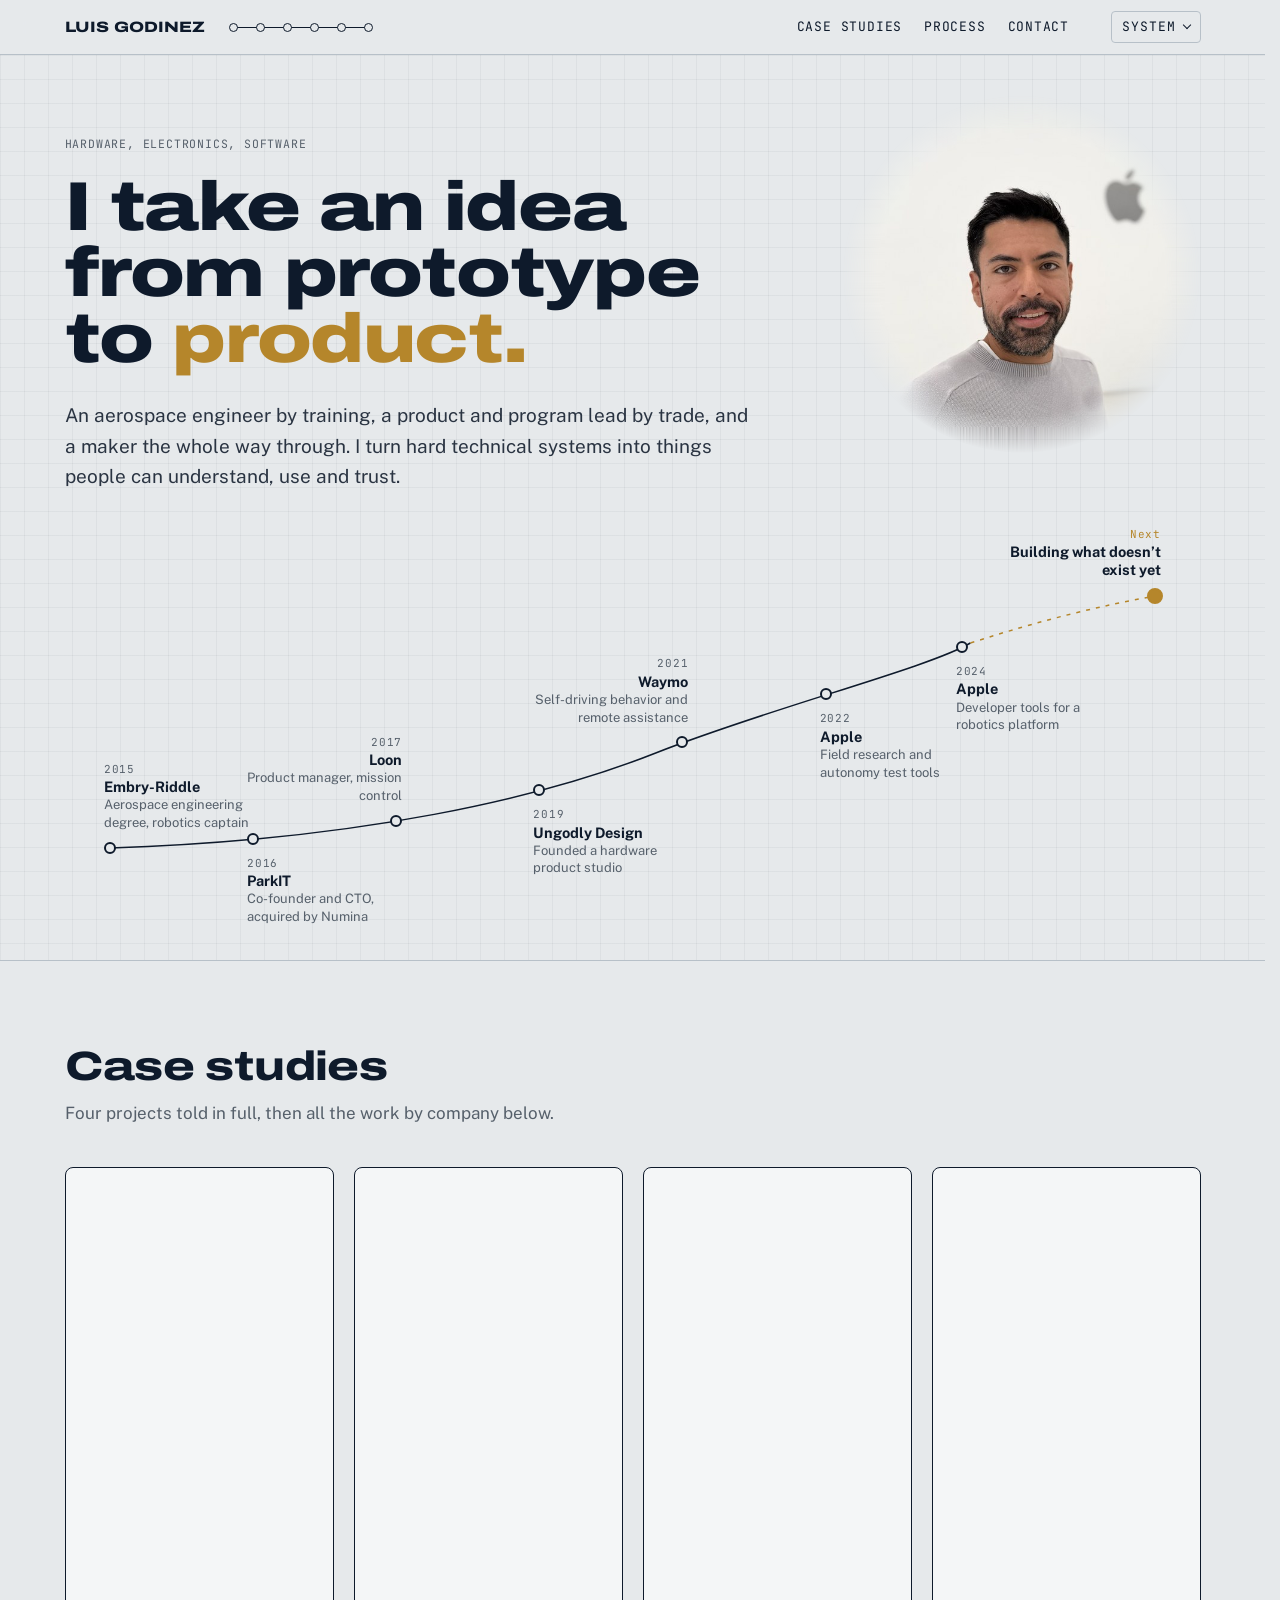
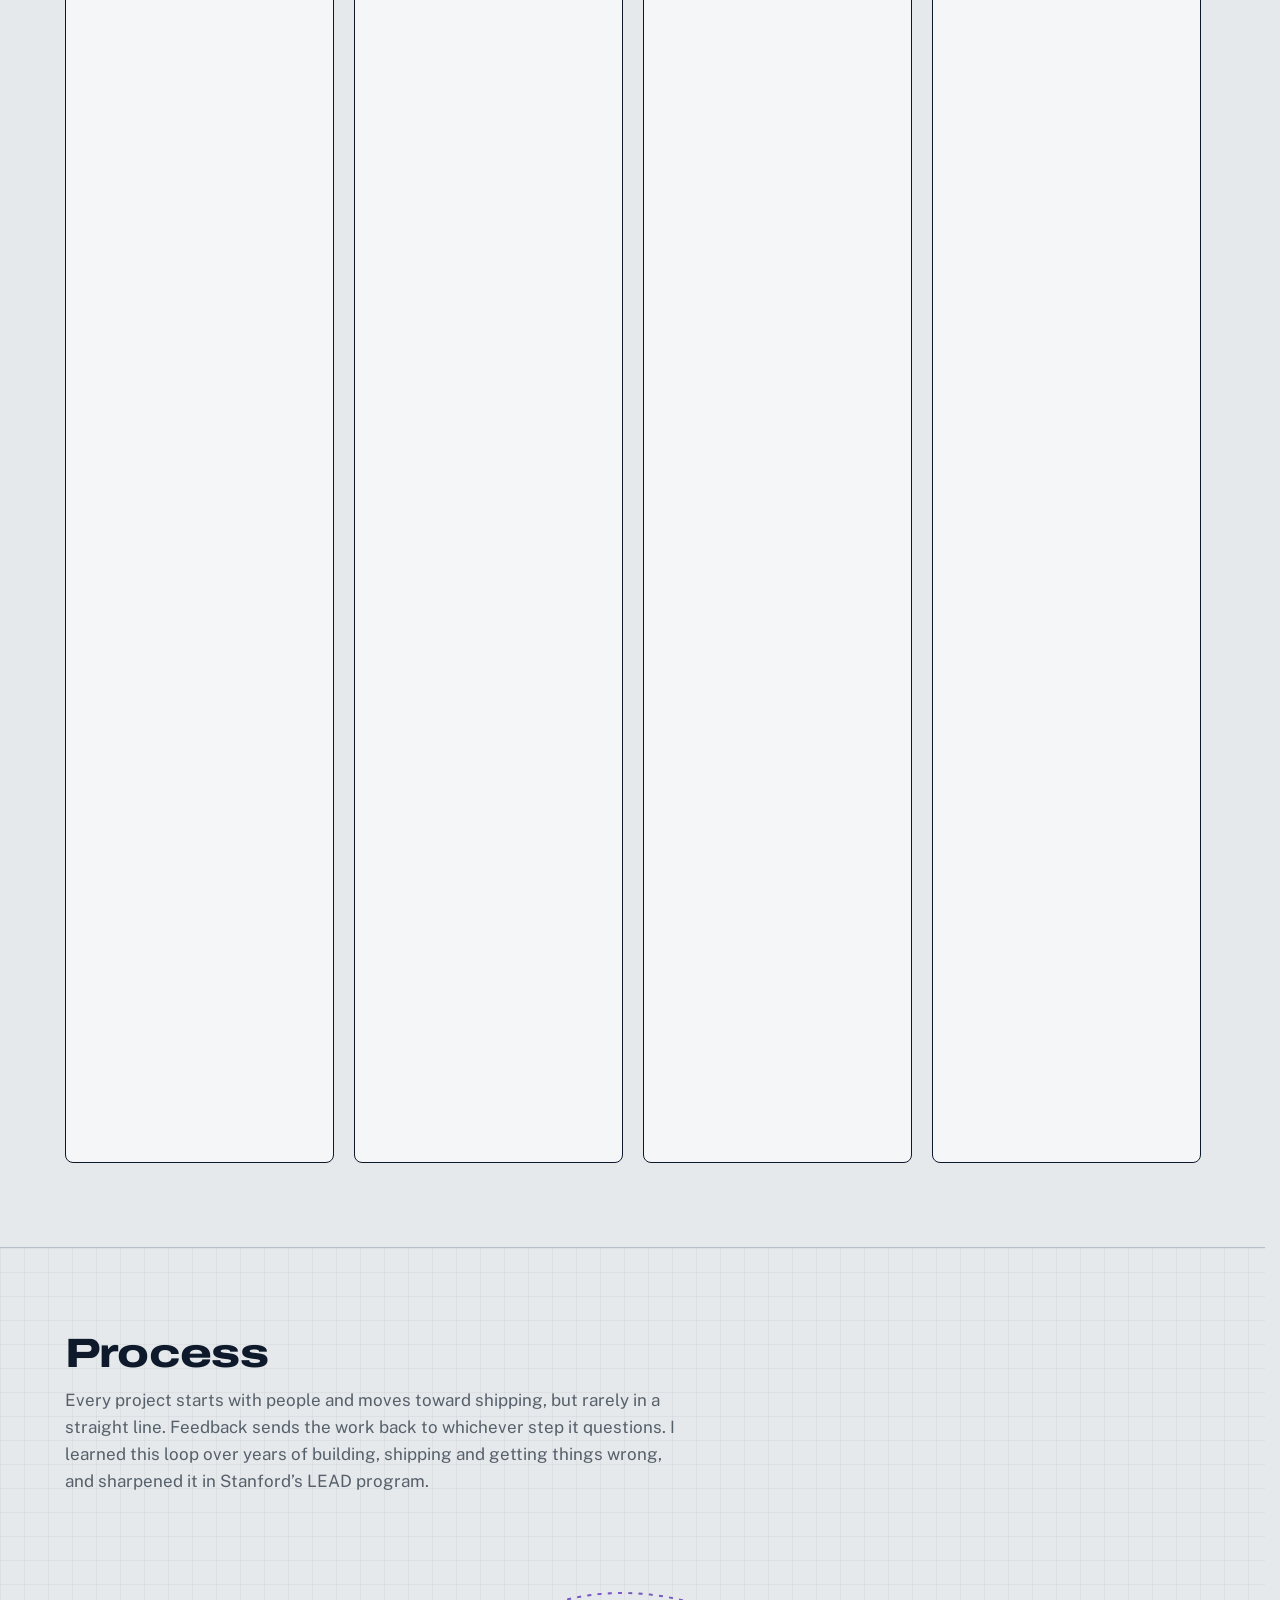
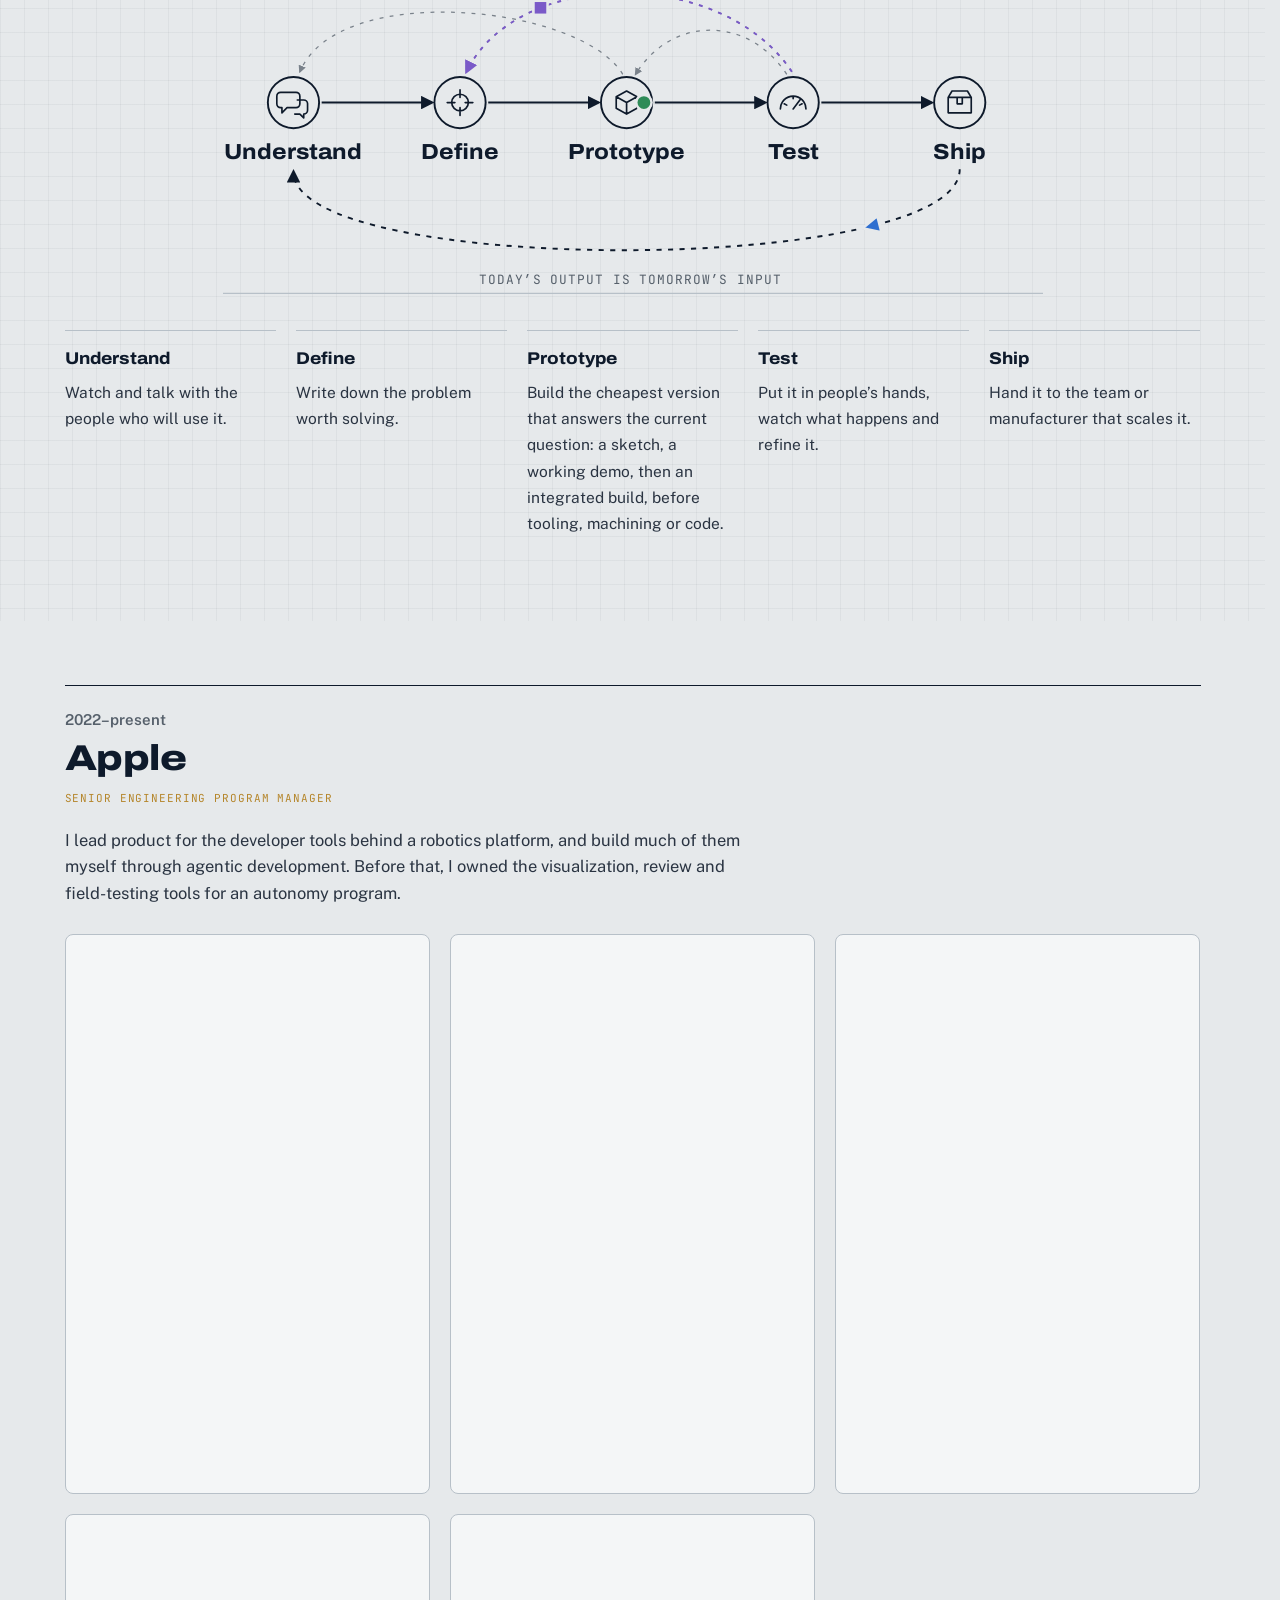
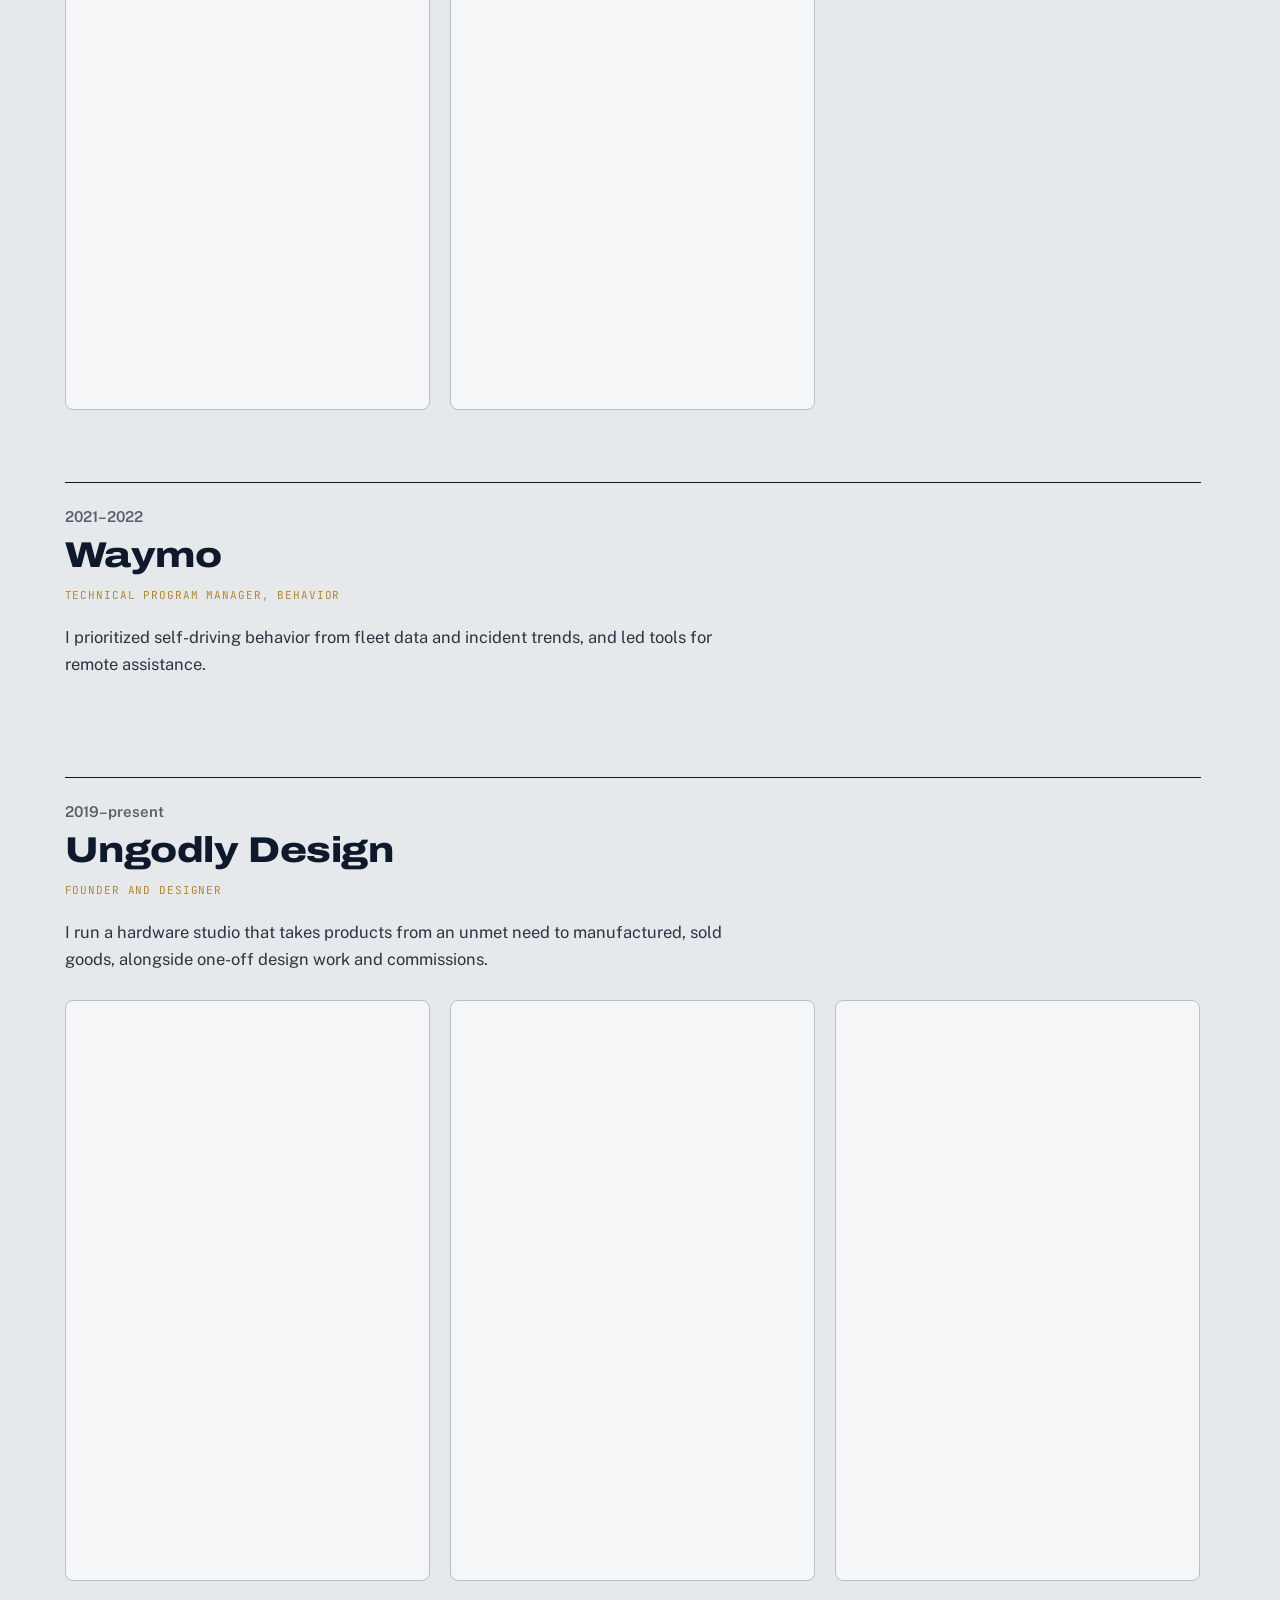
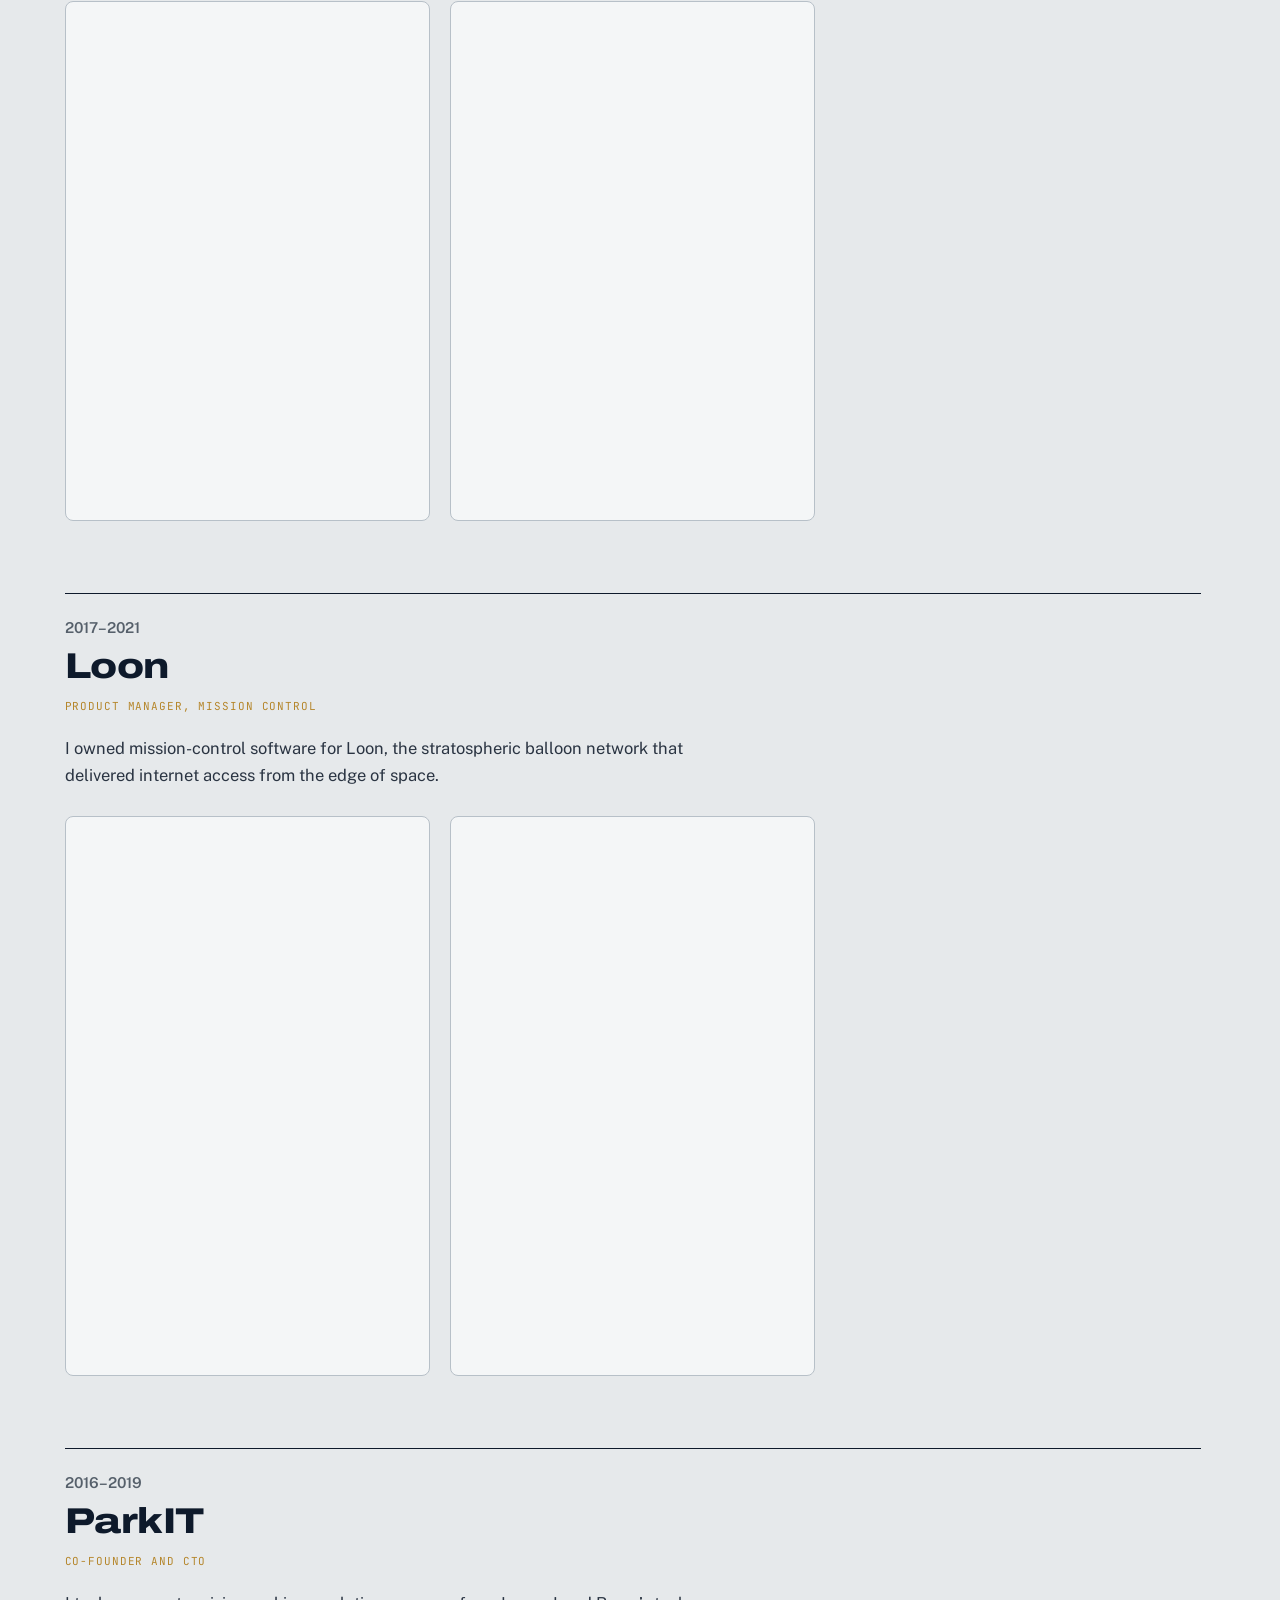
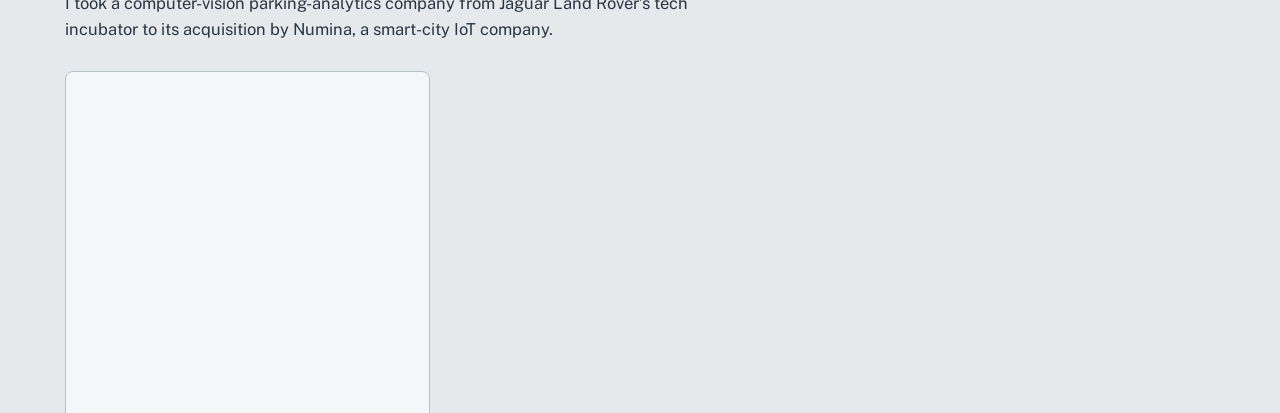
==== commit bd803484: "Play a card on the pointer's first move after a scroll A card that slid under a still pointer during" ====
--- a/index.html
+++ b/index.html
@@ -499,6 +499,6 @@
   <p><img src="img/parkit-dashboard.jpg" alt="ParkIT customer dashboard showing lot utilization on a desktop, tablet and phone" style="width:100%;display:block;border:1px solid var(--rule)"></p>
 </template>
 
-<script src="assets/site.js?v=e0057d1b64"></script>
+<script src="assets/site.js?v=3db82ae2a0"></script>
 </body>
 </html>
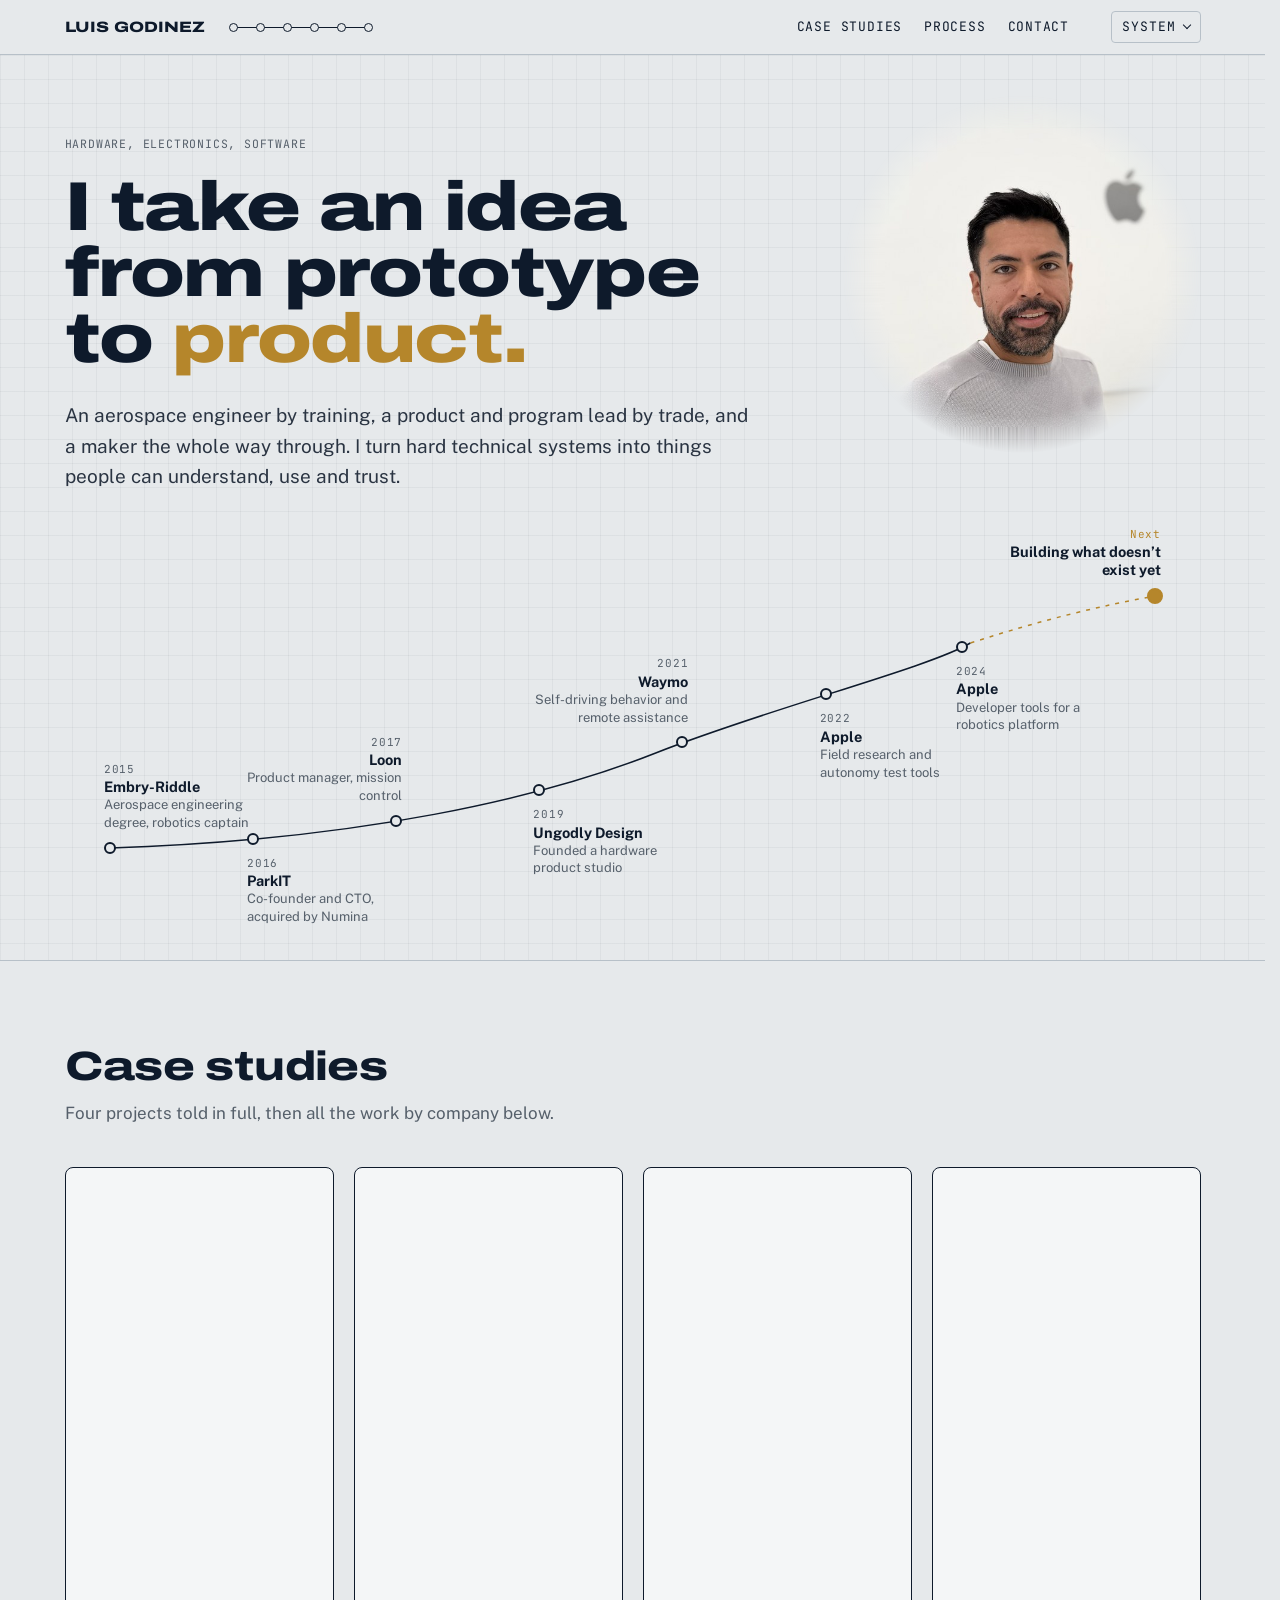
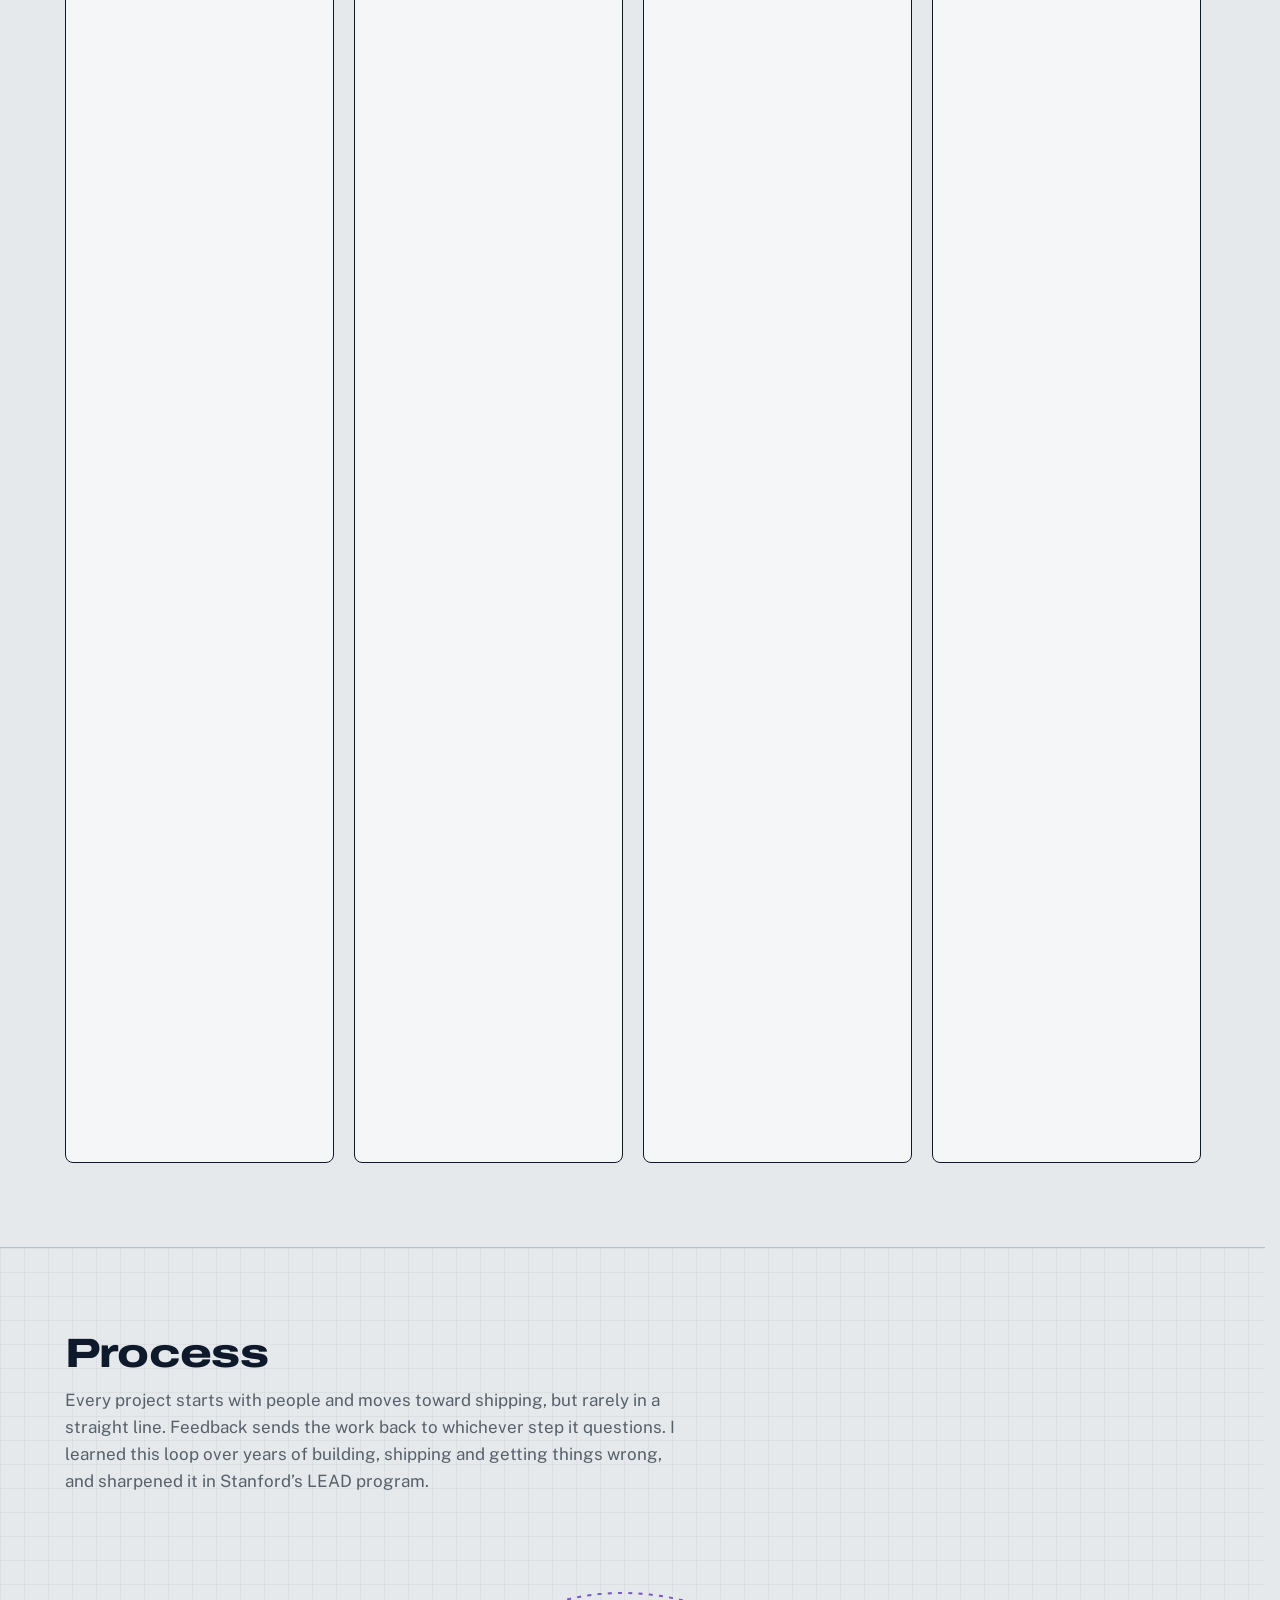
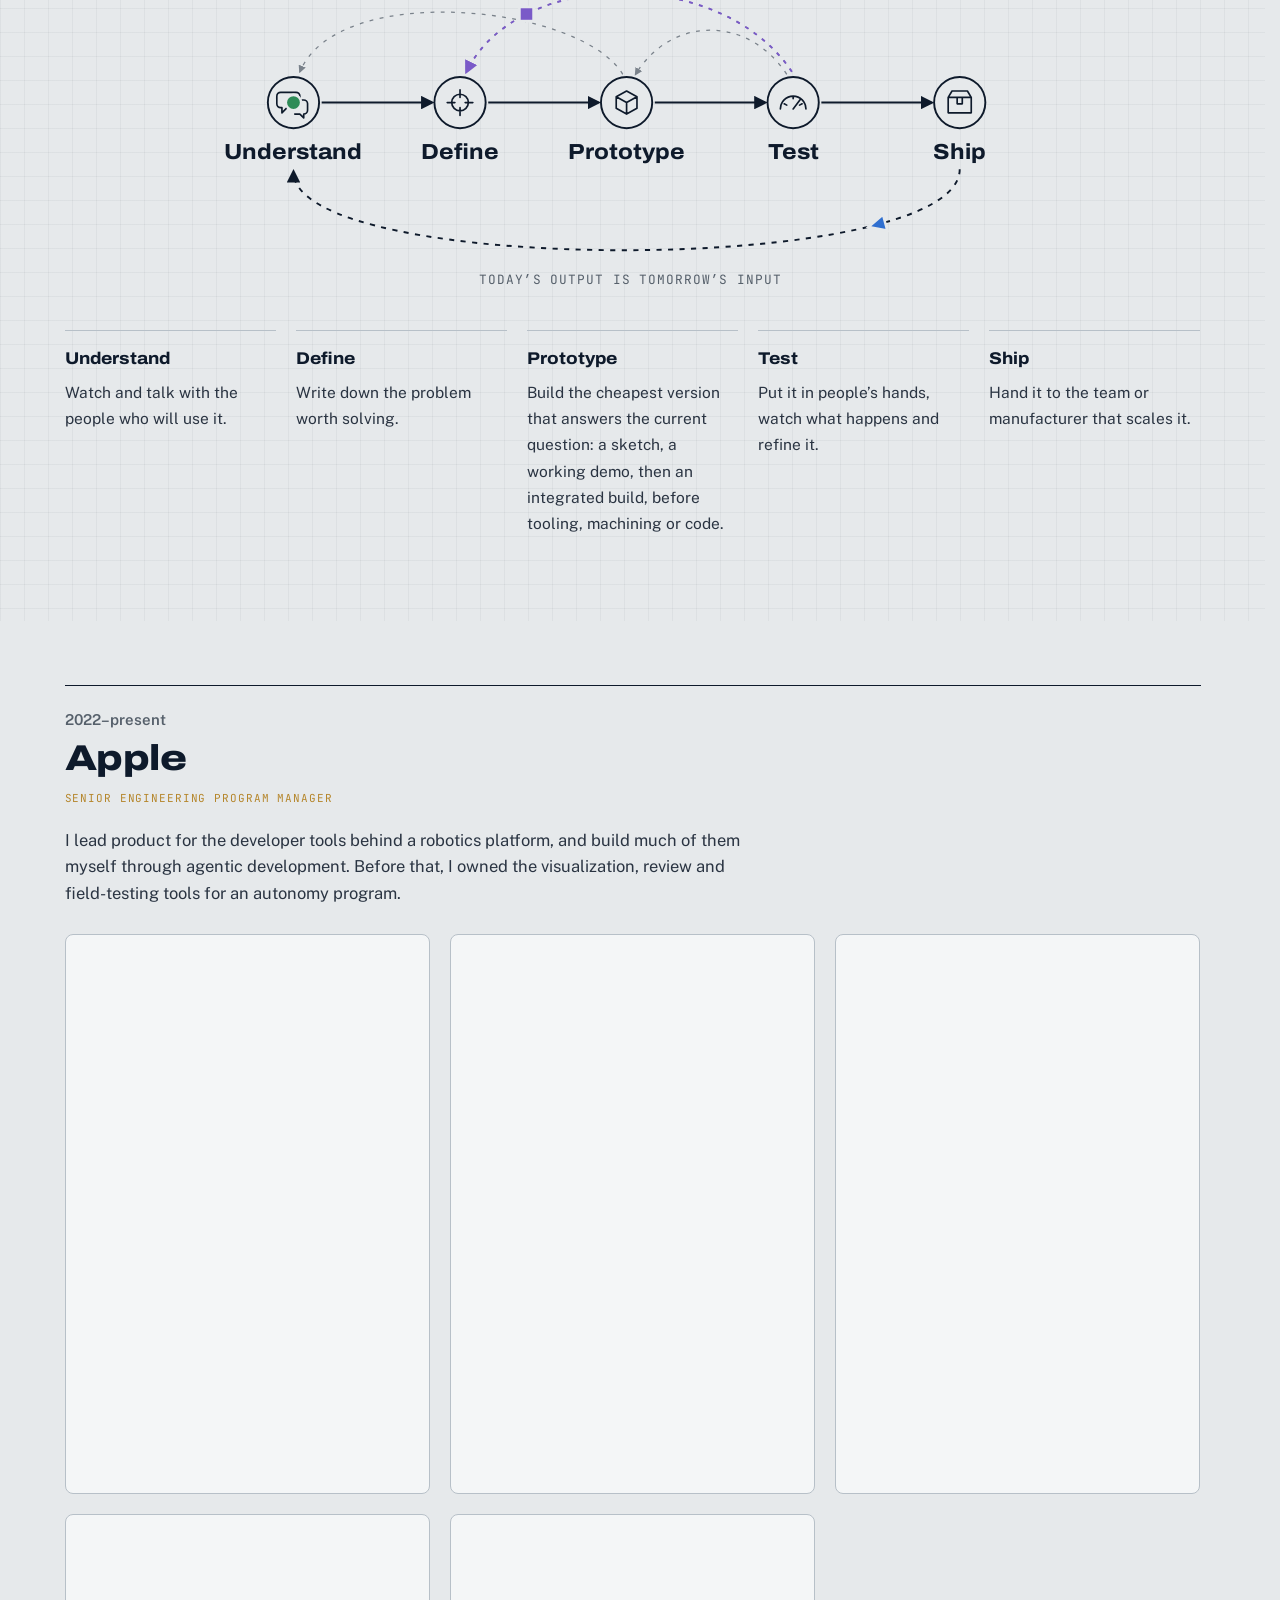
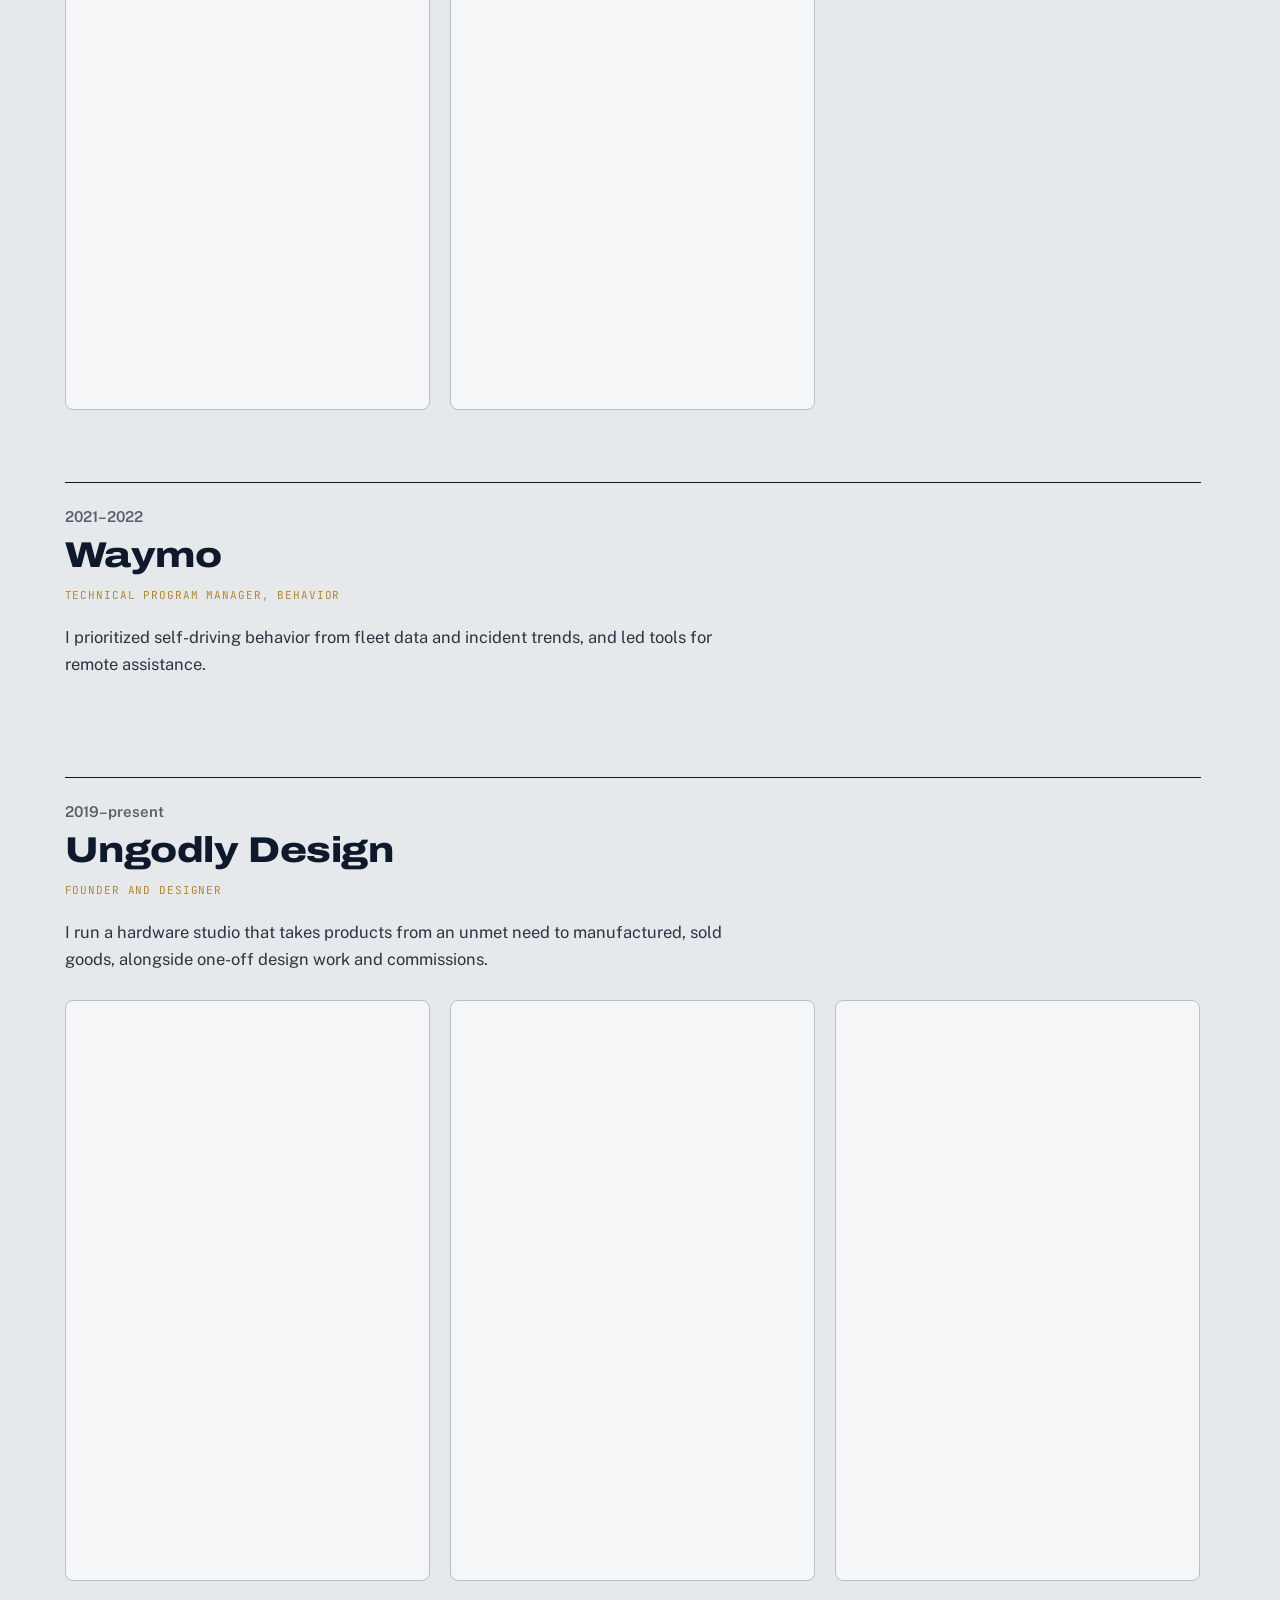
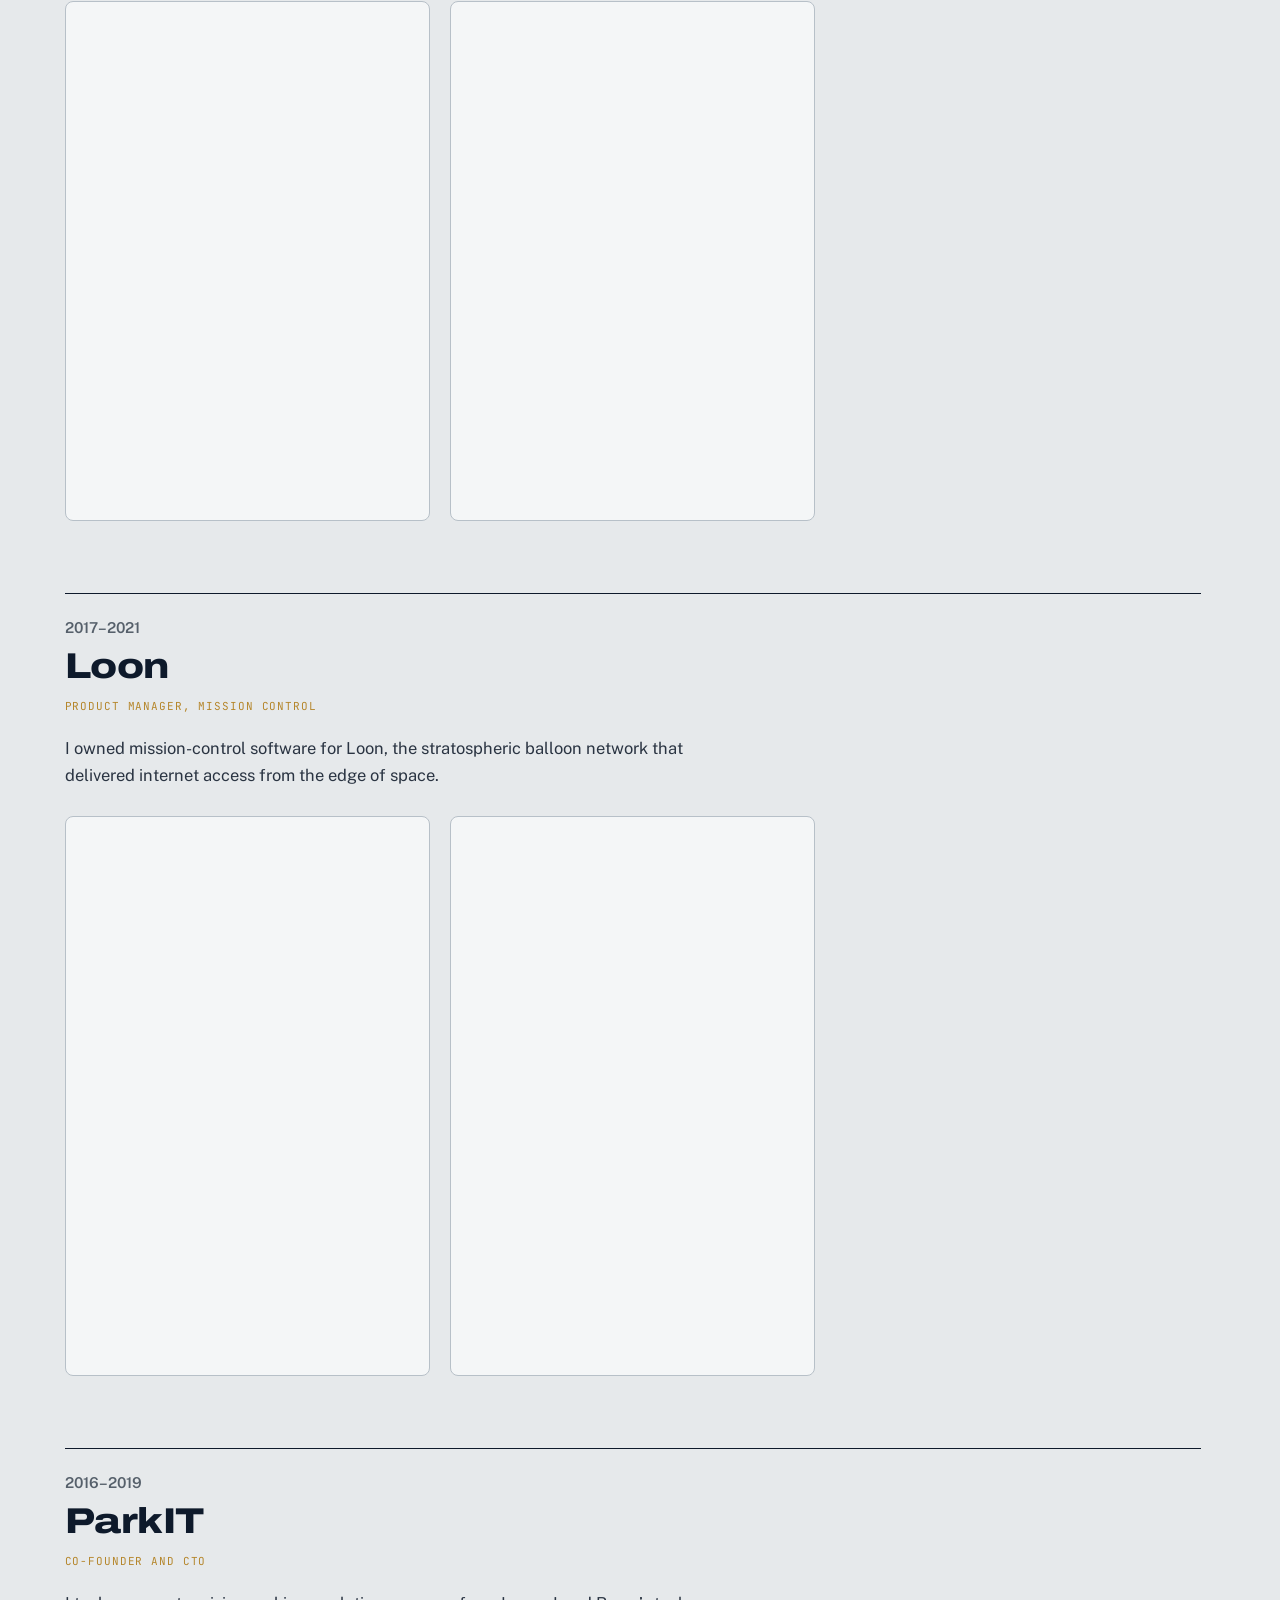
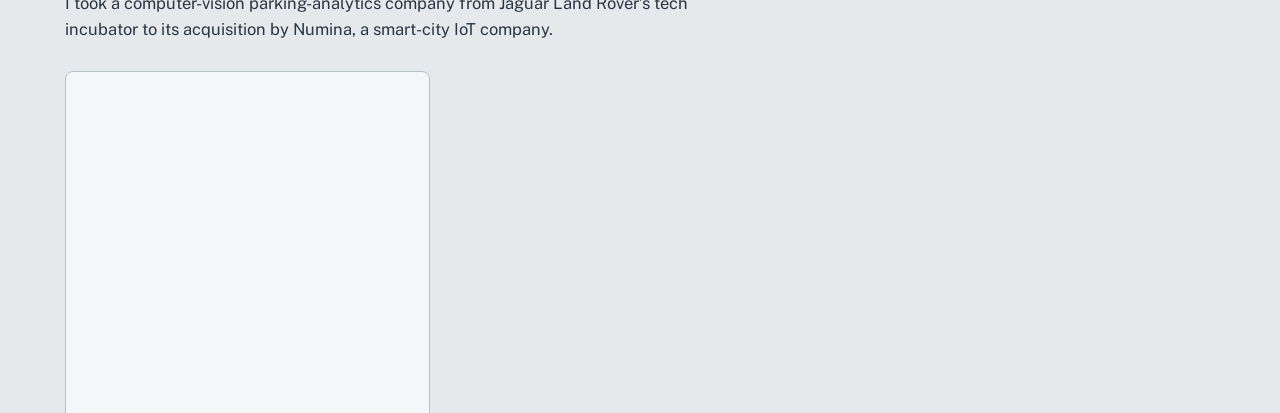
==== commit 43e7e383: "Loop the process drawing, and loop hovered cards The process drawing is a perpetual loop with no fin" ====
--- a/index.html
+++ b/index.html
@@ -106,7 +106,7 @@
     <div class="shead"><h2>Process</h2></div>
     <p class="sub">Every project starts with people and moves toward shipping, but rarely in a straight line. Feedback sends the work back to whichever step it questions. I learned this loop over years of building, shipping and getting things wrong, and sharpened it in Stanford&rsquo;s LEAD program.</p>
     <div class="loop">
-      <svg data-hold="7.4" viewBox="0 0 640 280" role="img" aria-label="Five steps in a line, Understand, Define, Prototype, Test and Ship. Three pieces of work, a circle, a square and a triangle, travel the line, each sent back along a different dashed path, then ship and return along a path from Ship to Understand: today’s output is tomorrow’s input">
+      <svg data-loop data-hold="7.4" viewBox="0 0 640 280" role="img" aria-label="Five steps in a line, Understand, Define, Prototype, Test and Ship. Three pieces of work, a circle, a square and a triangle, travel the line, each sent back along a different dashed path, then ship and return along a path from Ship to Understand: today’s output is tomorrow’s input">
         <defs><marker id="ah" viewBox="0 0 10 10" refX="8" refY="5" markerWidth="7" markerHeight="7" orient="auto-start-reverse"><path d="M0,0 L10,5 L0,10 z" style="fill:var(--text)"/></marker><marker id="ahl" viewBox="0 0 10 10" refX="8" refY="5" markerWidth="6" markerHeight="6" orient="auto-start-reverse"><path d="M0,0 L10,5 L0,10 z" style="fill:var(--text-muted)"/></marker><marker id="ahb" viewBox="0 0 10 10" refX="8" refY="5" markerWidth="7" markerHeight="7" orient="auto-start-reverse"><path d="M0,0 L10,5 L0,10 z" style="fill:var(--accent)"/></marker><marker id="am1" viewBox="0 0 10 10" refX="8" refY="5" markerWidth="7" markerHeight="7" orient="auto-start-reverse"><path d="M0,0 L10,5 L0,10 z" style="fill:var(--signal-1)"/></marker><marker id="am2" viewBox="0 0 10 10" refX="8" refY="5" markerWidth="7" markerHeight="7" orient="auto-start-reverse"><path d="M0,0 L10,5 L0,10 z" style="fill:var(--signal-2)"/></marker><marker id="am3" viewBox="0 0 10 10" refX="8" refY="5" markerWidth="7" markerHeight="7" orient="auto-start-reverse"><path d="M0,0 L10,5 L0,10 z" style="fill:var(--signal-3)"/></marker></defs>
         <path class="arc" d="M77,130 H163" marker-end="url(#ah)"/>
         <path class="arc" d="M207,130 H293" marker-end="url(#ah)"/>
@@ -499,6 +499,6 @@
   <p><img src="img/parkit-dashboard.jpg" alt="ParkIT customer dashboard showing lot utilization on a desktop, tablet and phone" style="width:100%;display:block;border:1px solid var(--rule)"></p>
 </template>
 
-<script src="assets/site.js?v=3db82ae2a0"></script>
+<script src="assets/site.js?v=c06ac4cb03"></script>
 </body>
 </html>
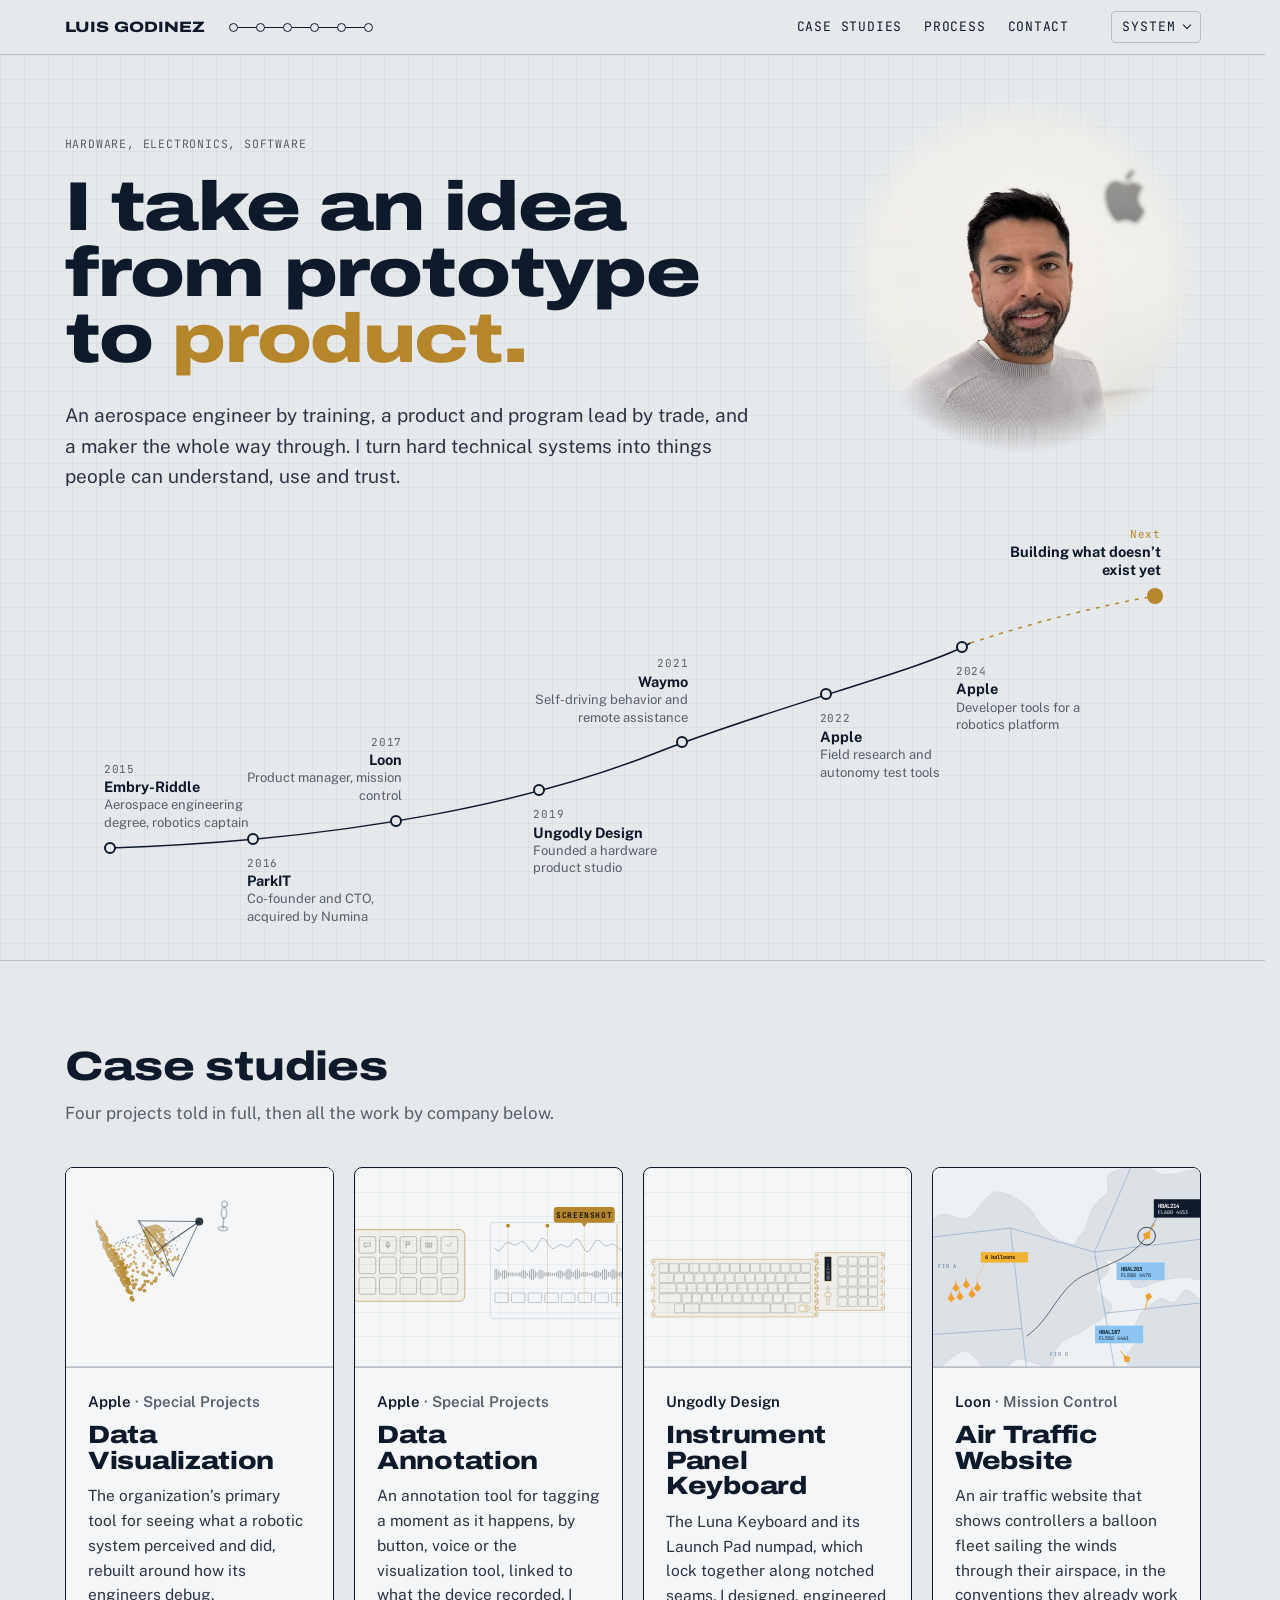
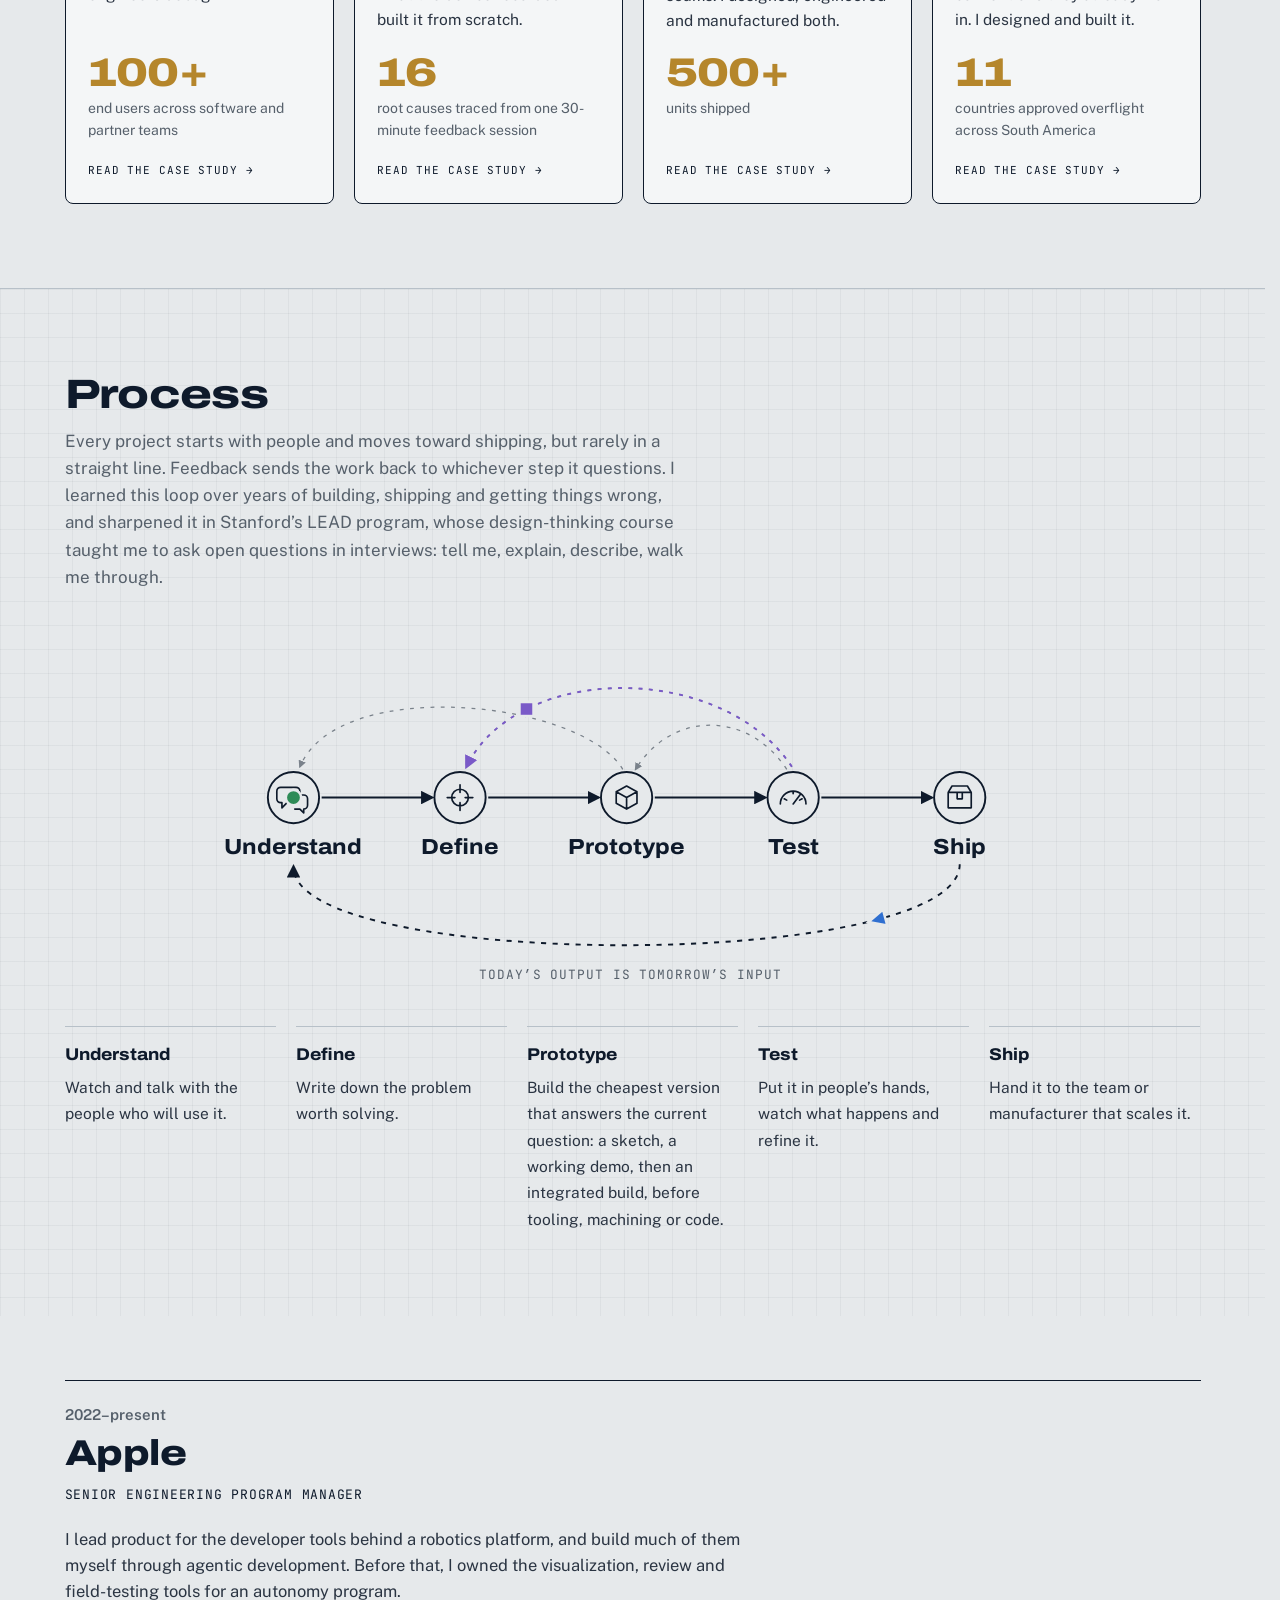
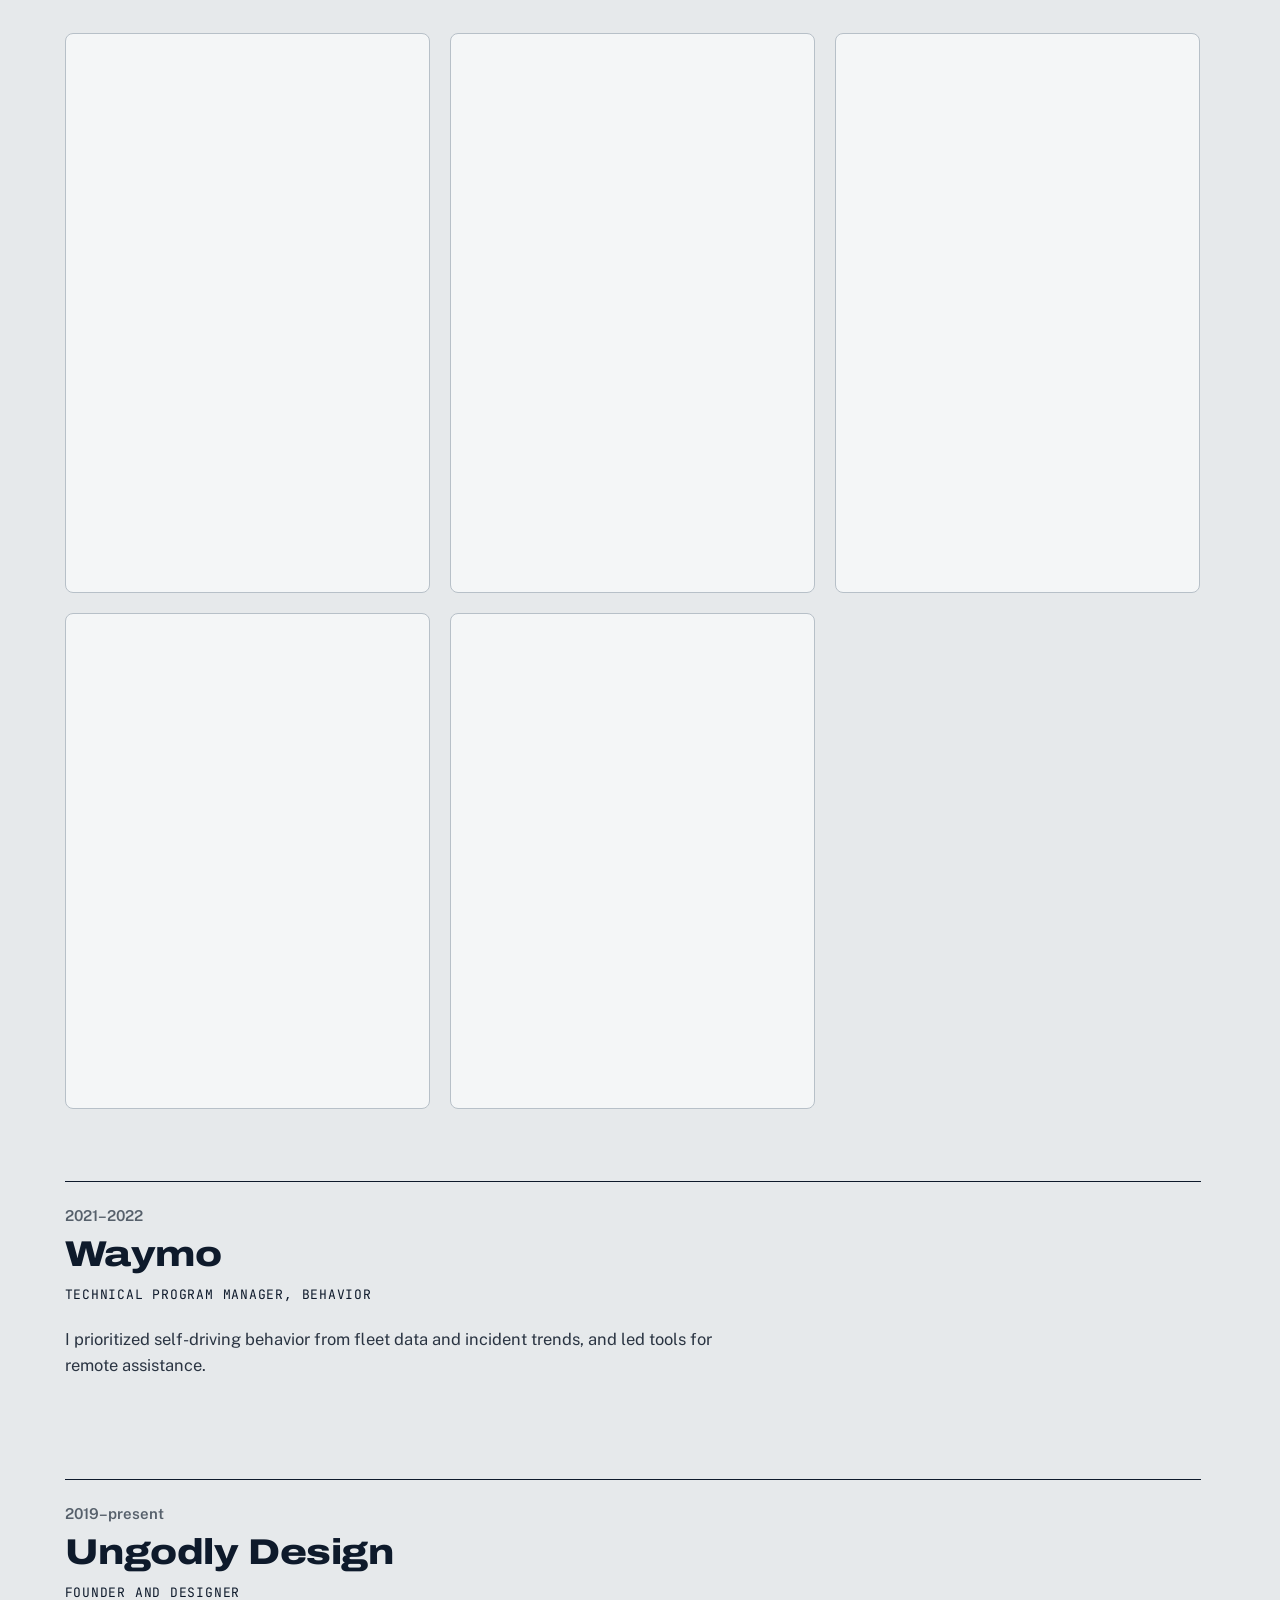
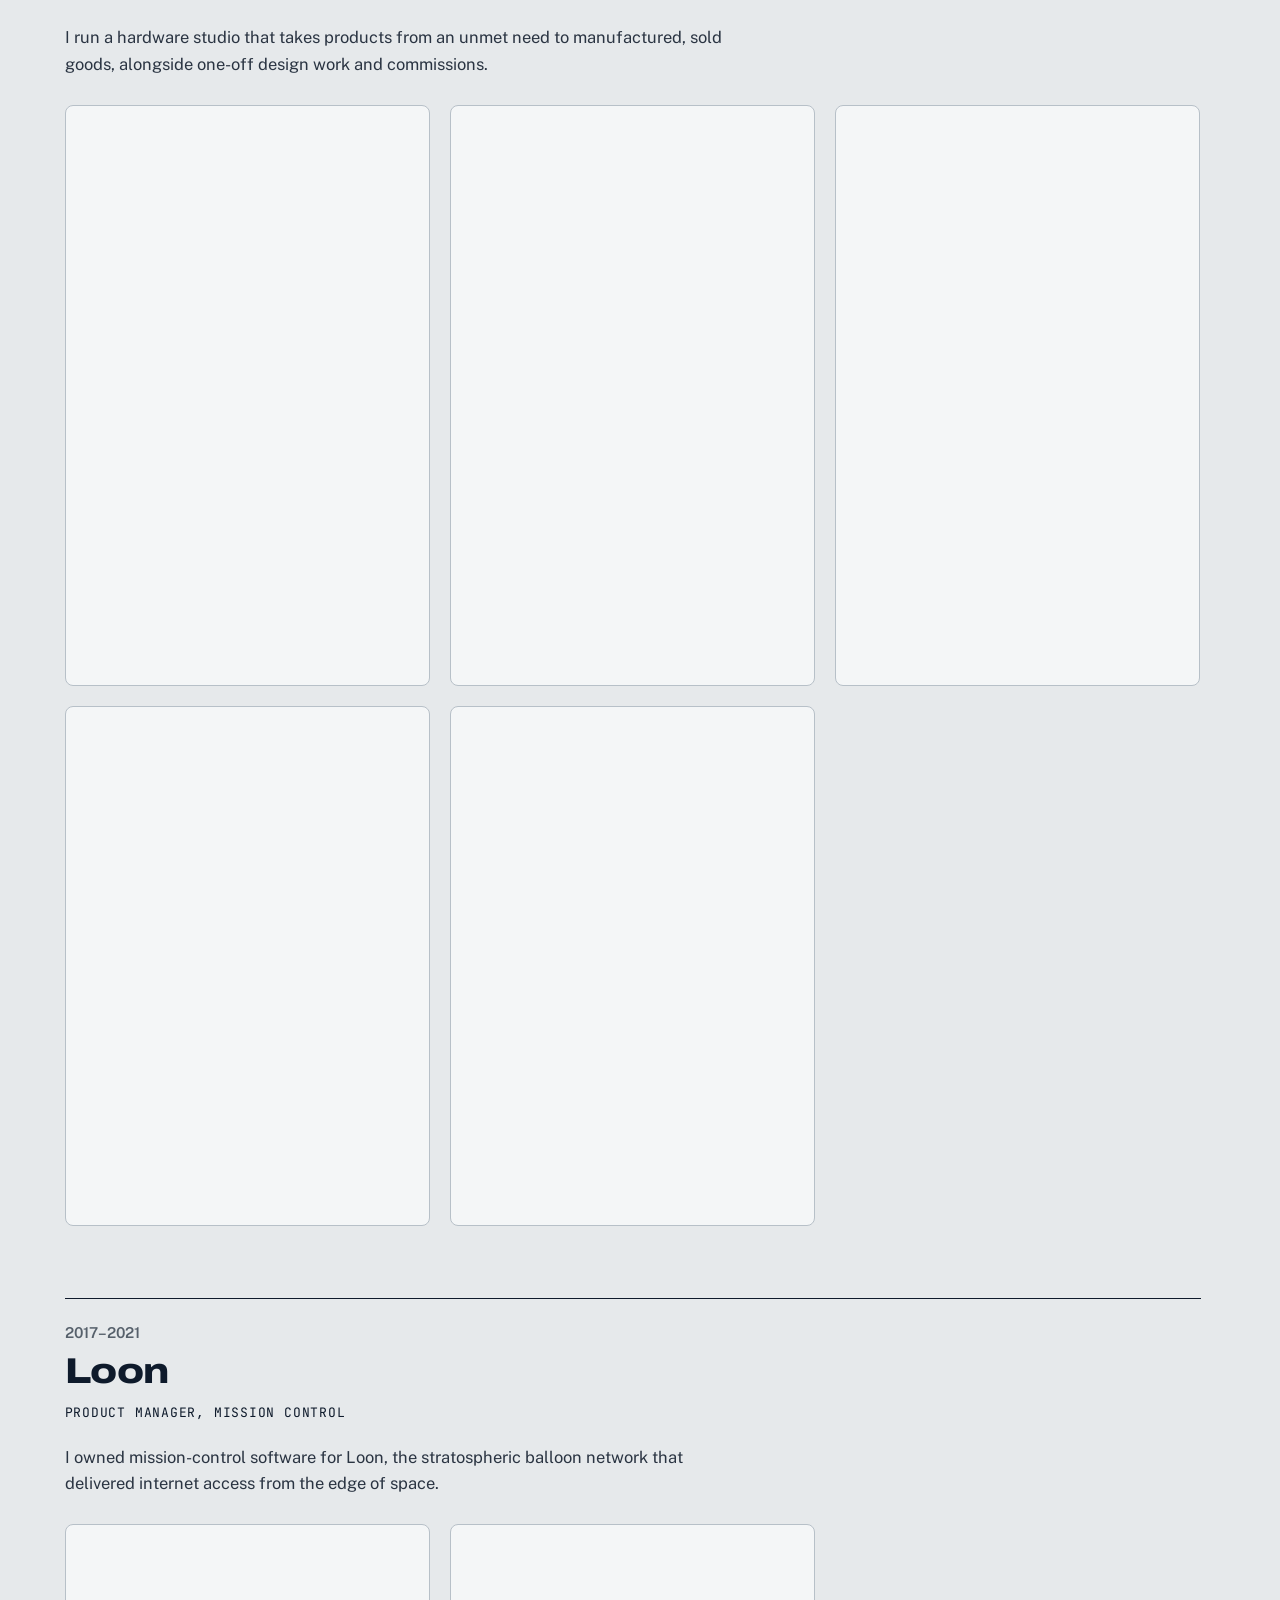
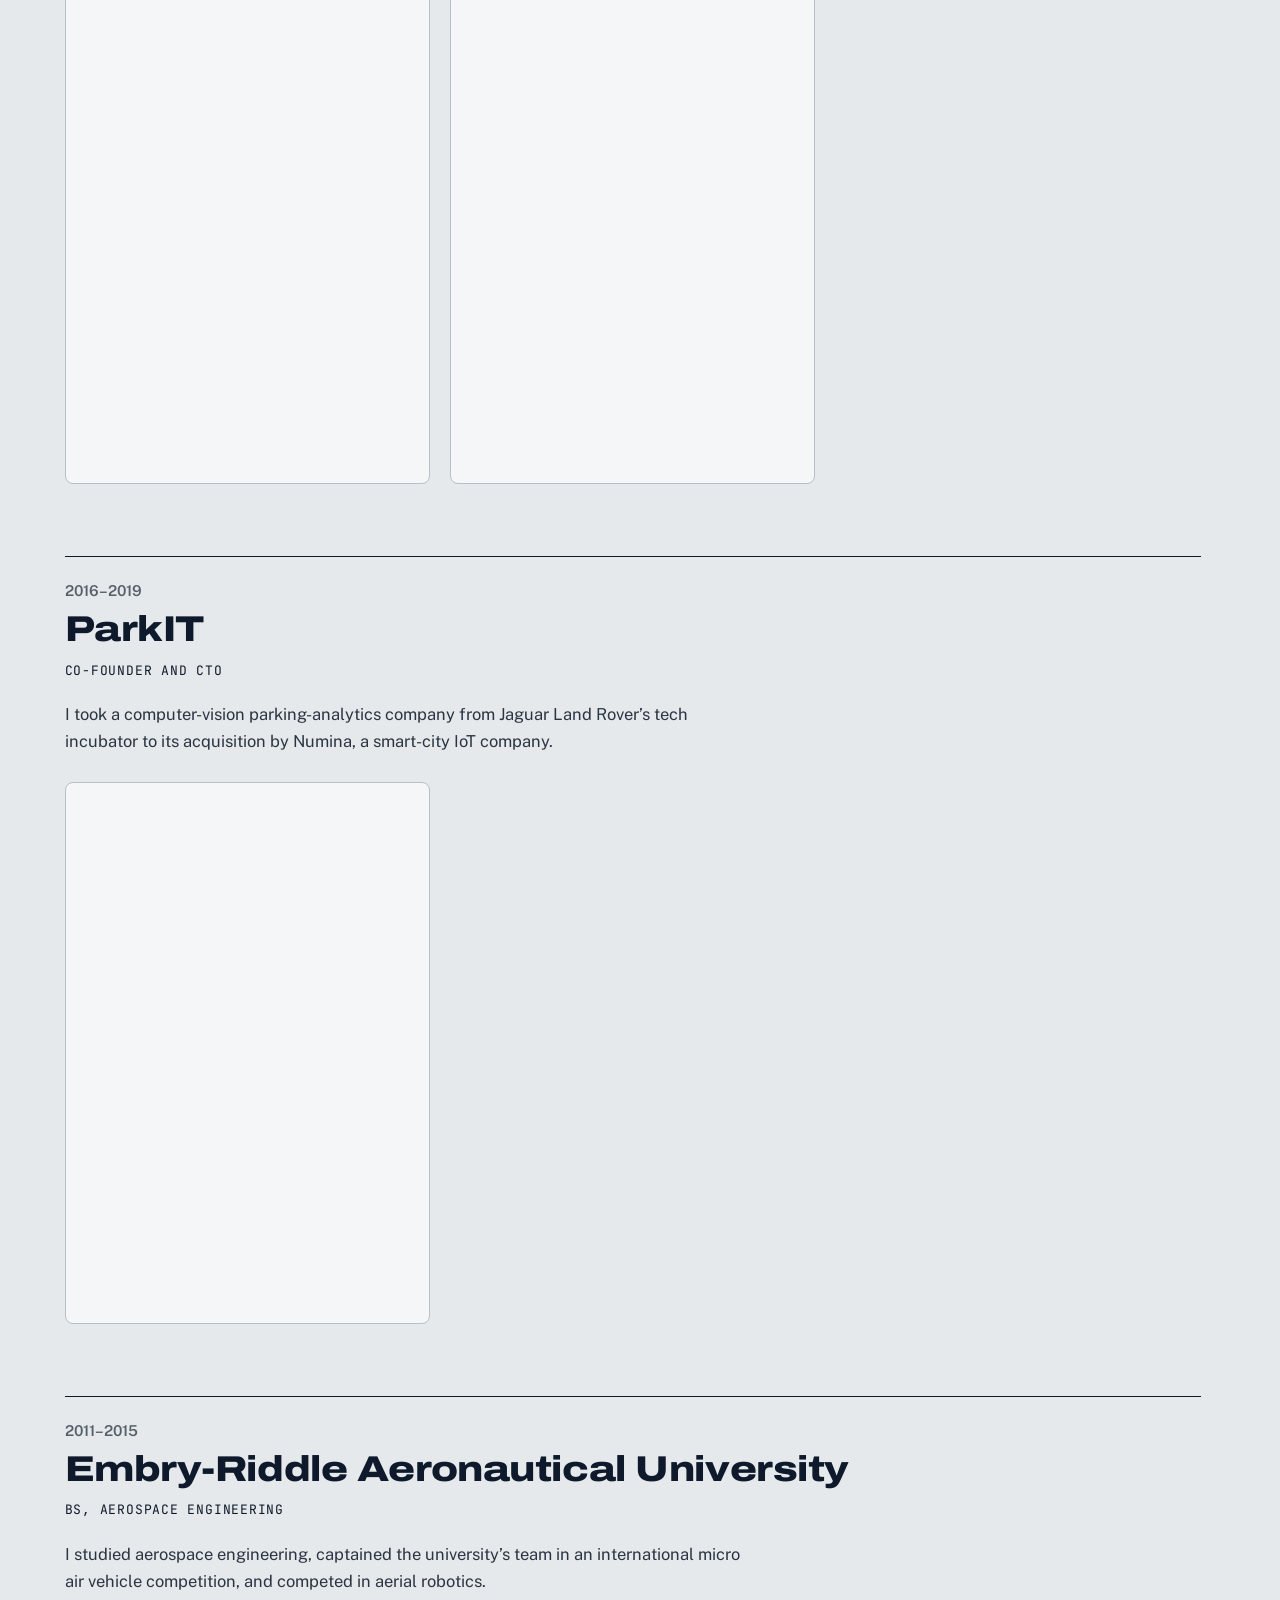
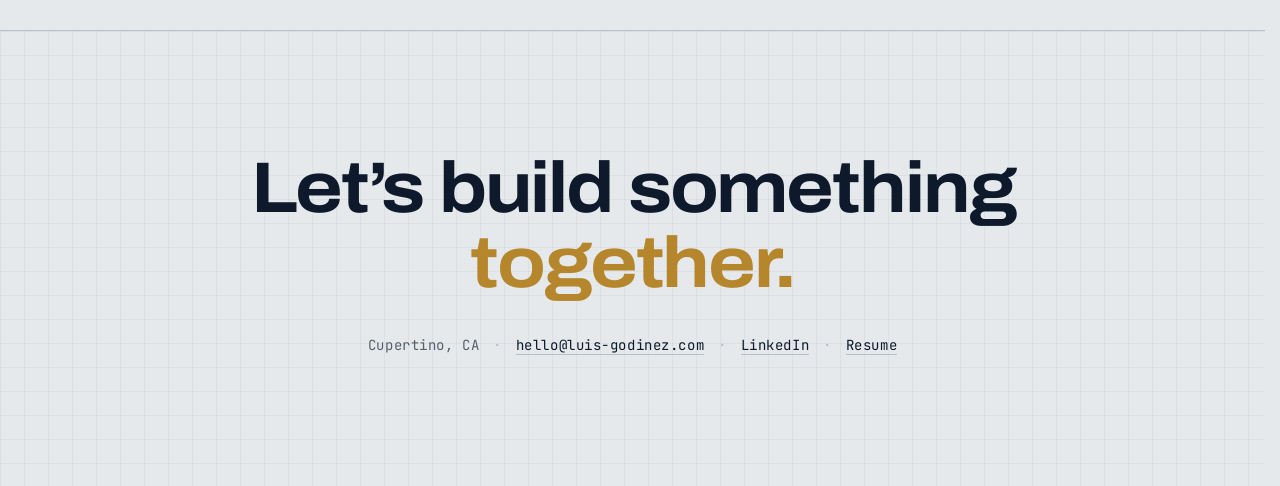
==== commit 3d841832: "Update site content from 2026-11-11 export Co-Authored-By: Claude Opus 5.5 <noreply@anthropic.com>" ====
--- a/index.html
+++ b/index.html
@@ -8,7 +8,7 @@
 <link rel="preconnect" href="https://fonts.gstatic.com" crossorigin>
 <link href="https://fonts.googleapis.com/css2?family=Archivo:wdth,wght@62..125,400..900&family=Public+Sans:wght@400;500;600&family=JetBrains+Mono:wght@400;500;600&display=swap" rel="stylesheet">
 <link rel="icon" href="img/favicon.svg" type="image/svg+xml">
-<link rel="stylesheet" href="assets/site.css?v=dc55f7992e">
+<link rel="stylesheet" href="assets/site.css?v=4d638f4632">
 <script>(function(){var t=null,ok=/^(light|dark|xray)$/,q=/[?&]theme=(light|dark|xray)\b/.exec(location.search);if(q)t=q[1];else{try{t=localStorage.getItem("theme")}catch(e){}}if(!ok.test(t))t=matchMedia("(prefers-color-scheme: dark)").matches?"dark":"light";document.documentElement.dataset.theme=t;if(/[?&]embed\b/.test(location.search))document.documentElement.classList.add("embed")})()</script>
 
 </head>
@@ -104,9 +104,9 @@
 <section class="block grid lands" id="process">
   <div class="wrap">
     <div class="shead"><h2>Process</h2></div>
-    <p class="sub">Every project starts with people and moves toward shipping, but rarely in a straight line. Feedback sends the work back to whichever step it questions. I learned this loop over years of building, shipping and getting things wrong, and sharpened it in Stanford&rsquo;s LEAD program.</p>
+    <p class="sub">Every project starts with people and moves toward shipping, but rarely in a straight line. Feedback sends the work back to whichever step it questions. I learned this loop over years of building, shipping and getting things wrong, and sharpened it in Stanford&rsquo;s LEAD program, whose design-thinking course taught me to ask open questions in interviews: tell me, explain, describe, walk me through.</p>
     <div class="loop">
-      <svg data-loop data-hold="7.4" viewBox="0 0 640 280" role="img" aria-label="Five steps in a line, Understand, Define, Prototype, Test and Ship. Three pieces of work, a circle, a square and a triangle, travel the line, each sent back along a different dashed path, then ship and return along a path from Ship to Understand: today’s output is tomorrow’s input">
+      <svg data-hold="7.4" data-loop viewBox="0 0 640 280" role="img" aria-label="Five steps in a line, Understand, Define, Prototype, Test and Ship. Three pieces of work, a circle, a square and a triangle, travel the line, each sent back along a different dashed path, then ship and return along a path from Ship to Understand: today’s output is tomorrow’s input">
         <defs><marker id="ah" viewBox="0 0 10 10" refX="8" refY="5" markerWidth="7" markerHeight="7" orient="auto-start-reverse"><path d="M0,0 L10,5 L0,10 z" style="fill:var(--text)"/></marker><marker id="ahl" viewBox="0 0 10 10" refX="8" refY="5" markerWidth="6" markerHeight="6" orient="auto-start-reverse"><path d="M0,0 L10,5 L0,10 z" style="fill:var(--text-muted)"/></marker><marker id="ahb" viewBox="0 0 10 10" refX="8" refY="5" markerWidth="7" markerHeight="7" orient="auto-start-reverse"><path d="M0,0 L10,5 L0,10 z" style="fill:var(--accent)"/></marker><marker id="am1" viewBox="0 0 10 10" refX="8" refY="5" markerWidth="7" markerHeight="7" orient="auto-start-reverse"><path d="M0,0 L10,5 L0,10 z" style="fill:var(--signal-1)"/></marker><marker id="am2" viewBox="0 0 10 10" refX="8" refY="5" markerWidth="7" markerHeight="7" orient="auto-start-reverse"><path d="M0,0 L10,5 L0,10 z" style="fill:var(--signal-2)"/></marker><marker id="am3" viewBox="0 0 10 10" refX="8" refY="5" markerWidth="7" markerHeight="7" orient="auto-start-reverse"><path d="M0,0 L10,5 L0,10 z" style="fill:var(--signal-3)"/></marker></defs>
         <path class="arc" d="M77,130 H163" marker-end="url(#ah)"/>
         <path class="arc" d="M207,130 H293" marker-end="url(#ah)"/>
@@ -163,7 +163,7 @@
       </button>
       <button class="card" data-panel="demo">
         <div class="art grid"><img class="only-light" src="img/demo-light.svg" alt="Drawing: a flat square becomes a cube over two rounds of designer feedback, turns blue when the partner team’s streaming SDK docks on it, then rotates slowly on the big screen beside the presenter"><img class="only-dark" src="img/demo.svg" alt="Drawing: a flat square becomes a cube over two rounds of designer feedback, turns blue when the partner team’s streaming SDK docks on it, then rotates slowly on the big screen beside the presenter"><img class="only-xray" src="img/demo-xray.svg" alt="Drawing: a flat square becomes a cube over two rounds of designer feedback, turns blue when the partner team’s streaming SDK docks on it, then rotates slowly on the big screen beside the presenter"></div>
-        <div class="body"><span class="ctx"><b>Apple</b> · Special Projects</span><h4 class="pname">Real-Time 3D Demo</h4><p class="pline">A real-time 3D staging of a live device demo, with camera views on the conference room display so the whole room can follow it.</p><div class="fig"><strong>&lt;50 ms</strong><span>stream recovery after a network drop, down from 3 s</span></div><span class="go">Open <i class="arr" aria-hidden="true">→</i></span></div>
+        <div class="body"><span class="ctx"><b>Apple</b> · Special Projects</span><h4 class="pname">Real-Time 3D Demo</h4><p class="pline">A real-time 3D staging of a live device demo, with camera views on the conference room display so the whole room can follow it.</p><div class="fig"><strong>1 week</strong><span>to a running app, reusing my earlier 3D work</span></div><span class="go">Open <i class="arr" aria-hidden="true">→</i></span></div>
       </button>
       <button class="card" data-panel="field">
         <div class="art grid"><svg viewBox="0 0 320 200" aria-hidden="true"><use href="#ghost"/></svg>
@@ -240,7 +240,7 @@
       <span class="k">2011–2015</span>
       <h3>Embry-Riddle Aeronautical University</h3>
       <p class="role">BS, Aerospace Engineering</p>
-      <p>I studied aerospace engineering and captained university teams in international drone and aerial robotics competitions.</p>
+      <p>I studied aerospace engineering, captained the university’s team in an international micro air vehicle competition, and competed in aerial robotics.</p>
     </div>
   </section>
 
@@ -413,7 +413,7 @@
   <h4>Understand</h4><p>A balloon stayed aloft for up to a year in the stratosphere, through freezing cold, static in clouds, humidity and repeated hot and cold cycles. Few off-the-shelf parts had ever been validated for that lifecycle or those conditions, so every new subsystem had to prove itself in flight.</p>
   <h4>Define</h4><p>Each test flight had to answer its question safely: launch only when the airspace, winds and weather allowed, and know during the ascent whether the balloon was sound.</p>
   <h4>Test</h4><p>I ran tests hands-on and oversaw them with subsystem engineers. In the Moffett Field hangars, payloads were integrated and new subsystems went through reliability testing before they flew, including lightning-strike tests.</p><figure style="margin:16px 0 0"><img src="img/loon-lightning.jpg" alt="Lightning-strike test of a balloon payload" style="width:100%;display:block;border:1px solid var(--rule)"></figure>
-  <p>I defined each flight test and chose its launch day. In Winnemucca, Nevada, that meant working around restricted-airspace activations at a nearby Air Force base; in San Juan, Puerto Rico, around the commercial airport’s operations. Both depended on the ascent winds and the weather: no launch in rain or high wind, and preferably by day so the ground crew could see. We tested the automation and ground procedures by hand before relying on them. On launch day, mission control and the ground crew worked through every step together, and nothing moved on until the step before was safe and nominal; otherwise we scrubbed.</p><figure style="margin:16px 0 0"><img src="img/loon-launch.jpg" alt="A Loon balloon rising from its launch tower" style="width:100%;display:block;border:1px solid var(--rule)"></figure>
+  <p>I defined each flight test and chose its launch day. In Winnemucca, Nevada, we planned around a nearby Air Force base’s restricted airspace, and in San Juan, Puerto Rico, around the commercial airport’s operations, respecting both so the partnerships kept working. Both depended on the ascent winds and the weather: no launch in rain or high wind, and preferably by day so the ground crew could see. We tested the automation and ground procedures by hand before relying on them. On launch day, mission control and the ground crew worked through every step together, and nothing moved on until the step before was safe and nominal; otherwise we scrubbed.</p><figure style="margin:16px 0 0"><img src="img/loon-launch.jpg" alt="A Loon balloon rising from its launch tower" style="width:100%;display:block;border:1px solid var(--rule)"></figure>
   <p>After launch, we monitored the balloon and sent commands by hand for any test step that wasn’t automated. The critical moment was superpressure, when the envelope pressurizes and shows whether it is sound, leaking or has failed. A failure meant coordinating an emergency descent with air traffic control and clearing traffic from a safe buffer around the balloon. A sound balloon was either brought down once the test was complete or left aloft for hours or days to prove it over time.</p>
   <h4>Ship</h4><p>The testing qualified the production configurations used in commercial service, where each balloon had to last 100 days or more aloft. Production flights ran much the same way, with more of the monitoring automated. The longest flight lasted 312 days before it was brought down and landed.</p>
 </template>
@@ -424,7 +424,7 @@
   <p class="pline">A drop-in board for the Rama U80, a discontinued luxury keyboard whose original board allowed one fixed layout. I designed mine in-house, built to each buyer&rsquo;s layout.</p>
   <div class="fig"><strong>100+</strong><span>boards sold, each hand-soldered to order</span></div>
   <h4>Understand</h4><p>The original board had no spare parts and one fixed layout: a 7u spacebar with awkwardly sized modifier keys.</p>
-  <h4>Prototype</h4><p>I reverse-engineered the original board&rsquo;s outline and mounting, then designed the schematic in-house around an RP2040, running QMK firmware with VIA. Buyers choose a standard 6.25u bottom row, ISO Enter, split Backspace, stepped Caps Lock or split Shifts. Each board ships with hotswap sockets soldered to that layout, and per-key RGB.</p><figure style="margin:16px 0 0"><img src="img/u80-layout-options.png" alt="Layout options for the replacement board: Backspace, Enter, Caps Lock, each Shift and the bottom row, each with its alternatives" style="width:100%;display:block;border:1px solid var(--rule)"><figcaption class="mono" style="font-size:11px;color:var(--lead);margin-top:6px">1 · Every layout the board supports, one color per choice</figcaption></figure><figure style="margin:16px 0 0"><img src="img/u80-pcb-front.jpg" alt="Render of the board&rsquo;s key side, with a footprint under every key position" style="width:100%;display:block;border:1px solid var(--rule)"><figcaption class="mono" style="font-size:11px;color:var(--lead);margin-top:6px">2 · Key side: a footprint for every option</figcaption></figure><figure style="margin:16px 0 0"><img src="img/u80-pcb-back.jpg" alt="Render of the board&rsquo;s back, with the controller, USB connector and a hotswap socket under each key" style="width:100%;display:block;border:1px solid var(--rule)"><figcaption class="mono" style="font-size:11px;color:var(--lead);margin-top:6px">3 · Back: the controller and a hotswap socket under each key</figcaption></figure>
+  <h4>Prototype</h4><p>I modeled the new board around the original&rsquo;s outline and mounting, then designed the schematic in-house around an RP2040, running QMK firmware with VIA. Buyers choose a standard 6.25u bottom row, ISO Enter, split Backspace, stepped Caps Lock or split Shifts. Each board ships with hotswap sockets soldered to that layout, and per-key RGB.</p><figure style="margin:16px 0 0"><img src="img/u80-layout-options.png" alt="Layout options for the replacement board: Backspace, Enter, Caps Lock, each Shift and the bottom row, each with its alternatives" style="width:100%;display:block;border:1px solid var(--rule)"><figcaption class="mono" style="font-size:11px;color:var(--lead);margin-top:6px">1 · Every layout the board supports, one color per choice</figcaption></figure><figure style="margin:16px 0 0"><img src="img/u80-pcb-front.jpg" alt="Render of the board&rsquo;s key side, with a footprint under every key position" style="width:100%;display:block;border:1px solid var(--rule)"><figcaption class="mono" style="font-size:11px;color:var(--lead);margin-top:6px">2 · Key side: a footprint for every option</figcaption></figure><figure style="margin:16px 0 0"><img src="img/u80-pcb-back.jpg" alt="Render of the board&rsquo;s back, with the controller, USB connector and a hotswap socket under each key" style="width:100%;display:block;border:1px solid var(--rule)"><figcaption class="mono" style="font-size:11px;color:var(--lead);margin-top:6px">3 · Back: the controller and a hotswap socket under each key</figcaption></figure>
   <h4>Ship</h4><p>I&rsquo;ve sold more than 100, each hand-soldered to order.</p>
 </template>
 <template id="panel-hitch">
@@ -433,11 +433,11 @@
   <h3 class="pname" id="p-hitch">Magnetic Car Accessory</h3>
   <p class="pline">A replacement for a stock part that damaged the Model Y, taken from a paper sketch to injection molding at volume.</p>
   <div class="fig"><strong>4,000</strong><span>units sold in the first two years</span></div>
-  <h4>Understand</h4><p>The stock hitch cover was poorly designed and damaged the Model Y. Owners needed one that attaches magnetically and comes off without harm.</p>
+  <h4>Understand</h4><p>The stock hitch cover came off only with a screwdriver or pry bar, which scuffed the bumper or broke clips on the cover or the bumper. Owners needed one that attaches magnetically, comes off in seconds and still keeps dust and water out of the hitch.</p>
   <figure style="margin:16px 0 0"><img class="only-light" src="img/hitch-iso-front-light.png" alt="Line drawing of the hitch cover from the front: the curved plate with its center hole, and the stem with its two magnets behind it" style="width:100%;display:block"><img class="only-dark" src="img/hitch-iso-front.png" alt="Line drawing of the hitch cover from the front: the curved plate with its center hole, and the stem with its two magnets behind it" style="width:100%;display:block"><img class="only-xray" src="img/hitch-iso-front.png" alt="Line drawing of the hitch cover from the front: the curved plate with its center hole, and the stem with its two magnets behind it" style="width:100%;display:block"></figure>
   <h4>Prototype</h4><p>I sketched against the real part, then made about a dozen 3D-printed prototypes to fit the swept surface to the Model Y exactly. The part was too large for my printer, so I printed it in two halves and held them together with chopsticks for each test fit. None of the iterations needed tooling.</p>
-  <h4>Ship</h4><p>Once the fit was settled, a manufacturer in China injection-molded it in bulk. It sold 4,000 units in its first two years. At launch, demand outran expectations and I was packing and posting 100+ shipments a day myself. As orders grew, fulfillment moved to shipping pallets to marketplace warehouses.</p>
-  <h4>What I’d do differently</h4><p>Copies from other sellers eventually took over the market. A simple design is hard to defend, and I’d plan for that from the start.</p>
+  <h4>Ship</h4><p>Once the fit was settled, manufacturers in China injection-molded the cover and made its magnets. It sold 4,000 units in its first two years. At launch, demand outran expectations and I was packing and posting 100+ shipments a day myself. As orders grew, fulfillment moved to shipping pallets to marketplace warehouses.</p>
+  <h4>What I’d do differently</h4><p>Knockoffs closed this chapter. Cheaper copies kept resurfacing on Amazon under new storefronts as fast as they were taken down, and buyers mistook them for mine, then blamed my product for their breakages and missing parts. Sales dwindled until I stopped. A simple design is hard to defend, and I’d plan for that from the start.</p>
 </template>
 
 <template id="panel-sauna">
@@ -458,6 +458,7 @@
   <h3 class="pname" id="p-field">Autonomy Field Testing</h3>
   <p class="pline">A GPS app that guides one operator through each test against a ghost of the simulation, so the platform’s own data decides pass or fail.</p>
   <div class="fig"><strong>10 min</strong><span>to brief and run each test, down from an hour</span></div>
+  <p>I was the program’s TPM and worked as its product manager: I wrote the requirements, drove development, and ran the work with operators, field testing and QA.</p>
   <h4>Understand</h4><p>I shadowed test runs and interviewed the operators. Each run took two people: one to operate the platform and one to call out the test as it went. Every new test meant an extensive briefing, operators needed several attempts before they ran what the test intended, and each run was judged on a clipboard, best two out of three.</p>
   <h4>Define</h4><p>Two goals: make pass or fail a measurement instead of a judgment call, and make a new test something one operator can follow on the first try.</p>
   <h4>Prototype</h4><p>A GPS app that guides the operator through each test with step-by-step cues: when to start and stop, and what to do at each checkpoint. It shows a ghost of the platform to match, like a racing game, where the ghost is the test derived from simulation. The ghost carries a buffer. Each checkpoint is scored on how far and how long the platform strays from it on the way there, and a run passes only when every checkpoint does. Harder tests add dynamic scenarios, including adversarial ones.</p>
@@ -470,10 +471,10 @@
   <span class="ctx"><b>Apple</b> · Special Projects · Senior Engineering Program Manager</span>
   <h3 class="pname" id="p-demo">Real-Time 3D Demo</h3>
   <p class="pline">A real-time 3D staging of a live device demo, with camera views on the conference room display so the whole room can follow it.</p>
-  <div class="fig"><strong>&lt;50 ms</strong><span>stream recovery after a network drop, down from 3 s</span></div>
+  <div class="fig"><strong>1 week</strong><span>to a running app, reusing my earlier 3D work</span></div>
   <h4>Understand</h4><p>In a conference room, attendees couldn’t see from their seats what the device was showing or doing, and had to choose between watching the stage and watching the screen. The point was to make the device’s experience visible to the whole room.</p>
-  <h4>Prototype</h4><p>I built an internal app in RealityKit that runs the demo’s 3D scene live, with scene and camera controls tuned to the presentation’s style. I worked with human-interface designers throughout: they reviewed each build and sent visual feedback, and I iterated until the app was ready to hand off. The app also covers device setup, controls a presenter can run, and streaming that recovers from a network drop in under 50 ms, down from 3 s.</p>
-  <h4>Ship</h4><p>I handed it to a partner team that owned the presentation tool and its streaming SDK, which I had no access to. Their tool already ran RealityKit, so they brought in my assets, data stream and camera transformations on top of the SDK, for lower latency and higher frame rates than my app could reach. For the executive demonstration, I ran networking and A/V.</p>
+  <h4>Prototype</h4><p>I had the app running in a week, because the hard part was already built. When I rebuilt the visualization tool, I split it into reusable frameworks, and its RealityKit 3D view already placed the device in a scene, drove its 3D model from live data, played its screen video on that model and lit it. A designer gave feedback on the look, and during the presentation’s rehearsals I used the app to tune virtual camera positions, lighting, shadows and composition. It also covers device setup and controls a presenter can run.</p>
+  <h4>Ship</h4><p>I handed it to the partner team that owned the presentation tool. Starting from my scene, data mapping and camera work saved them building it from scratch; they ran it on their streaming SDK for lower latency and higher frame rates, and kept adopting my latest changes. For the executive demonstration, I ran networking and A/V.</p>
 </template>
 
 
@@ -493,12 +494,12 @@
   <h3 class="pname" id="p-parkit">Real-Time Parking Analytics</h3>
   <p class="pline">A computer-vision service that turns a lot’s existing security cameras into real-time parking availability, taken from an incubator to acquisition by Numina.</p><div class="fig"><strong>10+</strong><span>active partners: cities, universities, hospitals and parking operators</span></div>
   <h4>Understand</h4><p>ParkIT began as a Rice University engineering capstone that used existing security cameras to show which parking spaces were free. It was one of the first three startups in Jaguar Land Rover’s tech incubator, and I joined the founding team there to drive the product vision. Customers wanted live utilization and historical trends, to optimize pricing and understand their business.</p>
-  <h4>Prototype</h4><p>I led the machine-learning classification that marks each stall free or taken in real time, along with product strategy and customer integration.</p>
+  <h4>Prototype</h4><p>My co-founder built the machine-learning classification that marks each stall free or taken in real time. I turned it into a product customers could use: field deployment of the on-site computers and cameras, the cloud services, and the operator API and dashboard, along with product strategy and customer integration.</p>
   <p><img src="img/parkit-cv.jpg" alt="The real computer-vision view of a parking lot, with free stalls outlined in green and occupied stalls in red" style="width:100%;display:block;border:1px solid var(--rule)"></p>
   <h4>Ship</h4><p>Customers got a dashboard for each lot, with live occupancy and utilization over time, backed by a documented API. ParkIT grew to 10+ active partners: cities, universities, hospitals and parking operators.</p>
   <p><img src="img/parkit-dashboard.jpg" alt="ParkIT customer dashboard showing lot utilization on a desktop, tablet and phone" style="width:100%;display:block;border:1px solid var(--rule)"></p>
 </template>
 
-<script src="assets/site.js?v=c06ac4cb03"></script>
+<script src="assets/site.js?v=c6fc7fbf01"></script>
 </body>
 </html>
--- a/assets/site.css
+++ b/assets/site.css
@@ -425,7 +425,7 @@
    inside the sliding overlay, leaving trails of moving parts behind. */
 img[src*=".svg"]{will-change:transform;transform:translateZ(0)}
 
-.divider .role{font-family:var(--mono);font-size:11px;letter-spacing:.08em;text-transform:uppercase;color:var(--accent);margin:4px 0 12px}
+.divider .role{font-family:var(--mono);font-size:13px;letter-spacing:.06em;text-transform:uppercase;color:var(--text);margin:4px 0 12px}
 
 /* Off-screen cards skip rendering, so their animated drawings cost nothing until scrolled to */
 .cards .card,.flagships .fcard{content-visibility:auto;contain-intrinsic-size:auto 560px}
